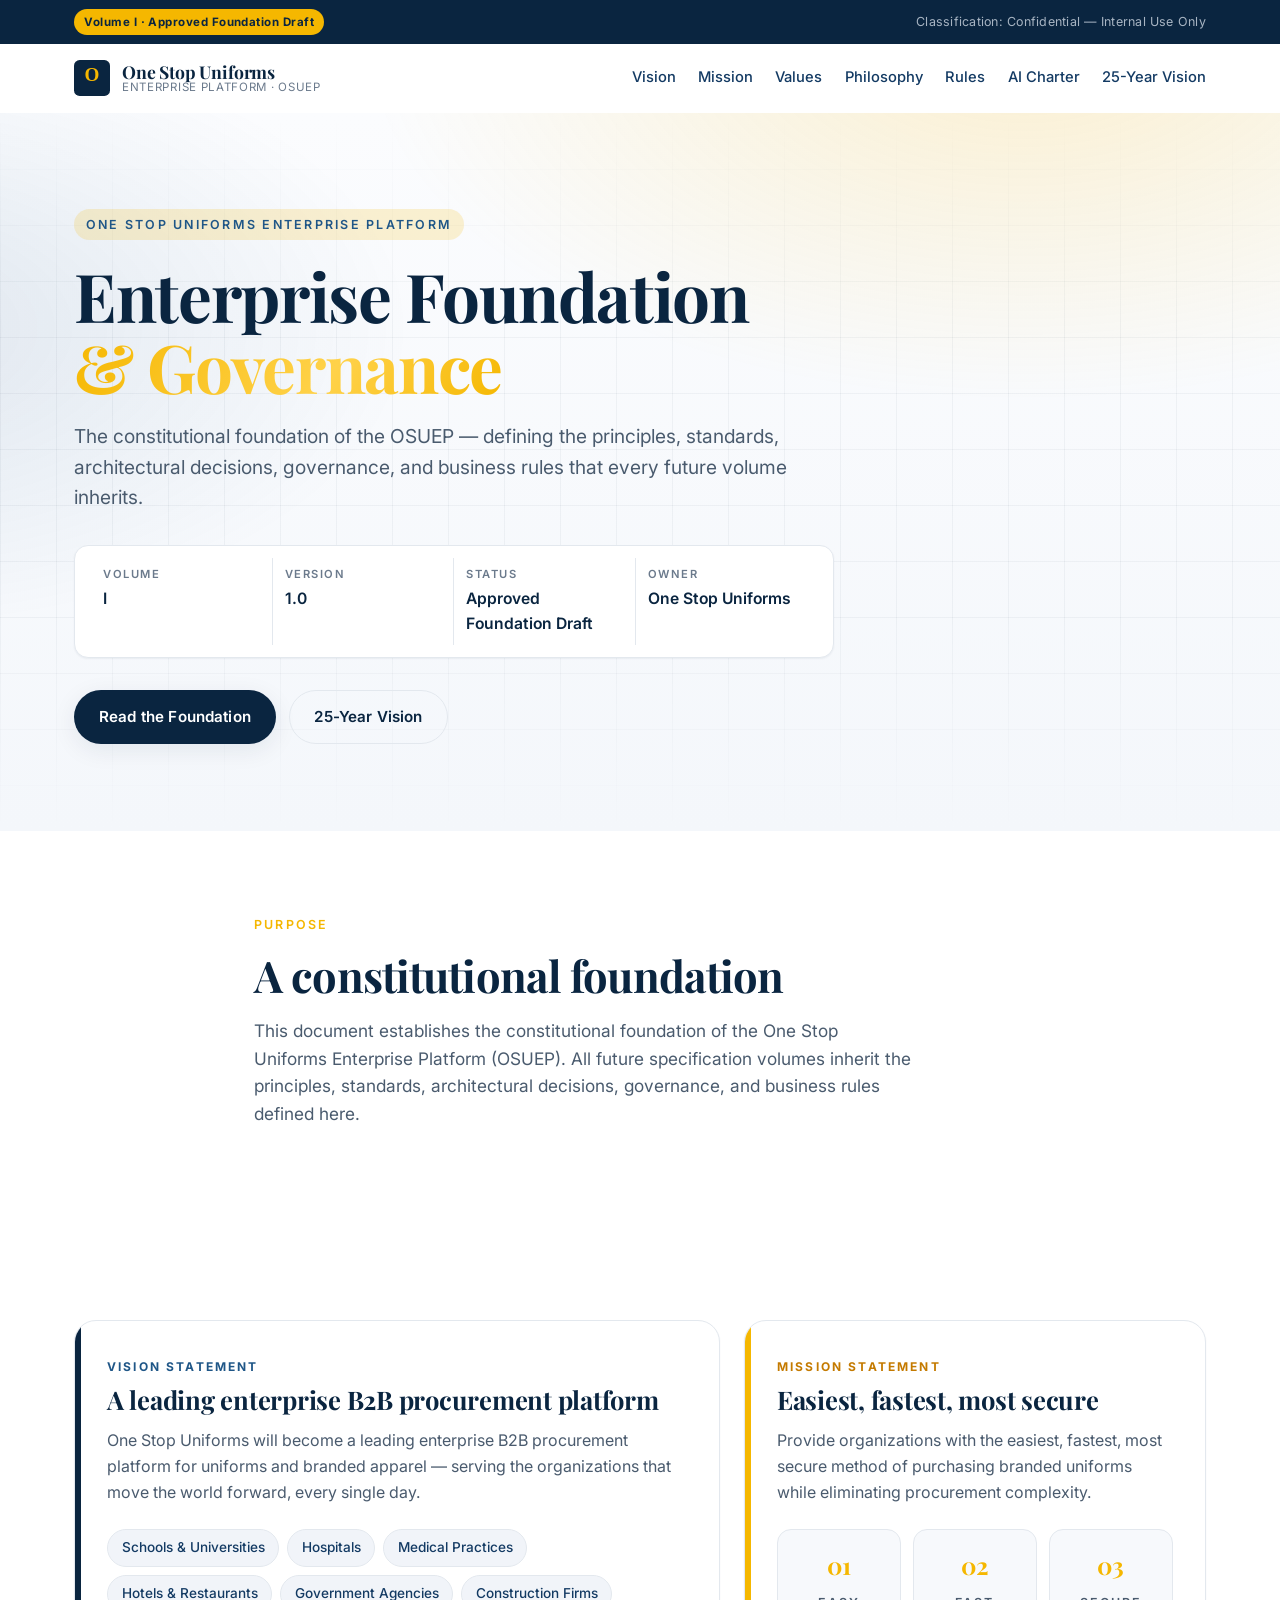
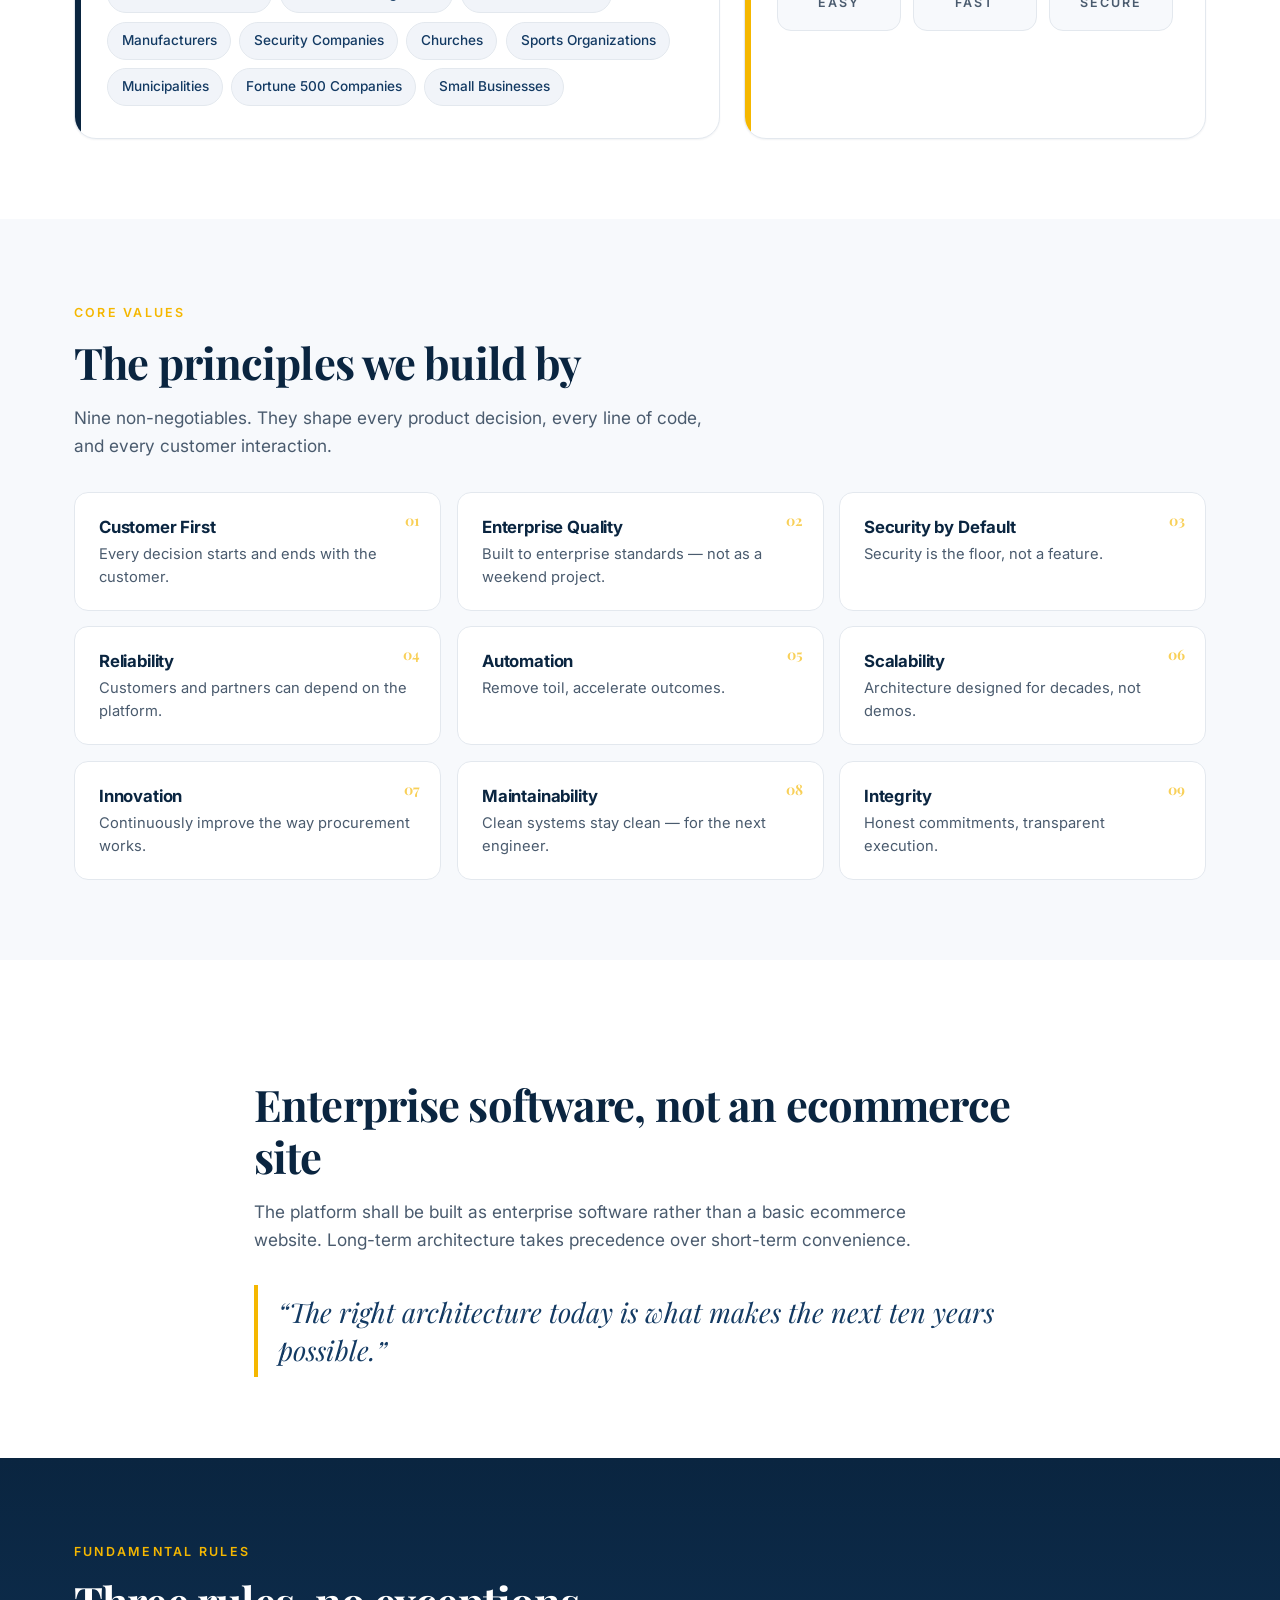
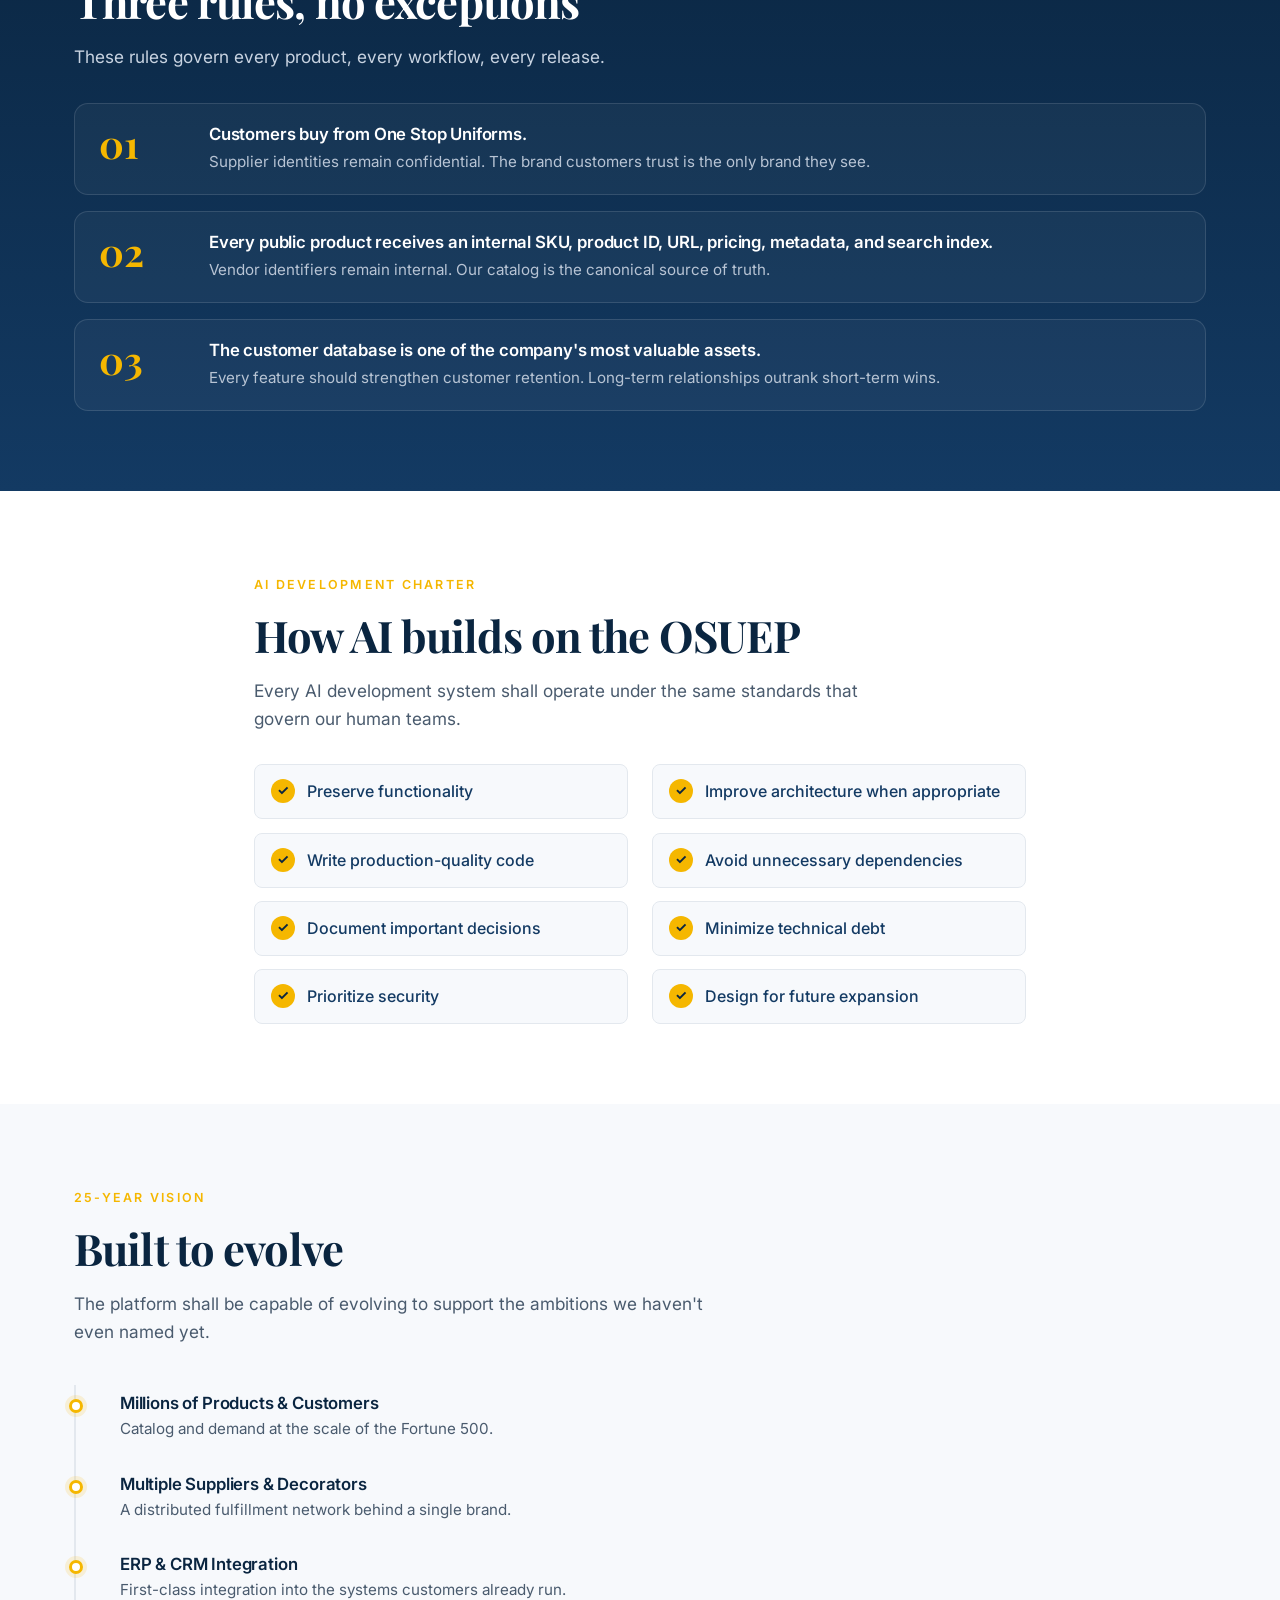
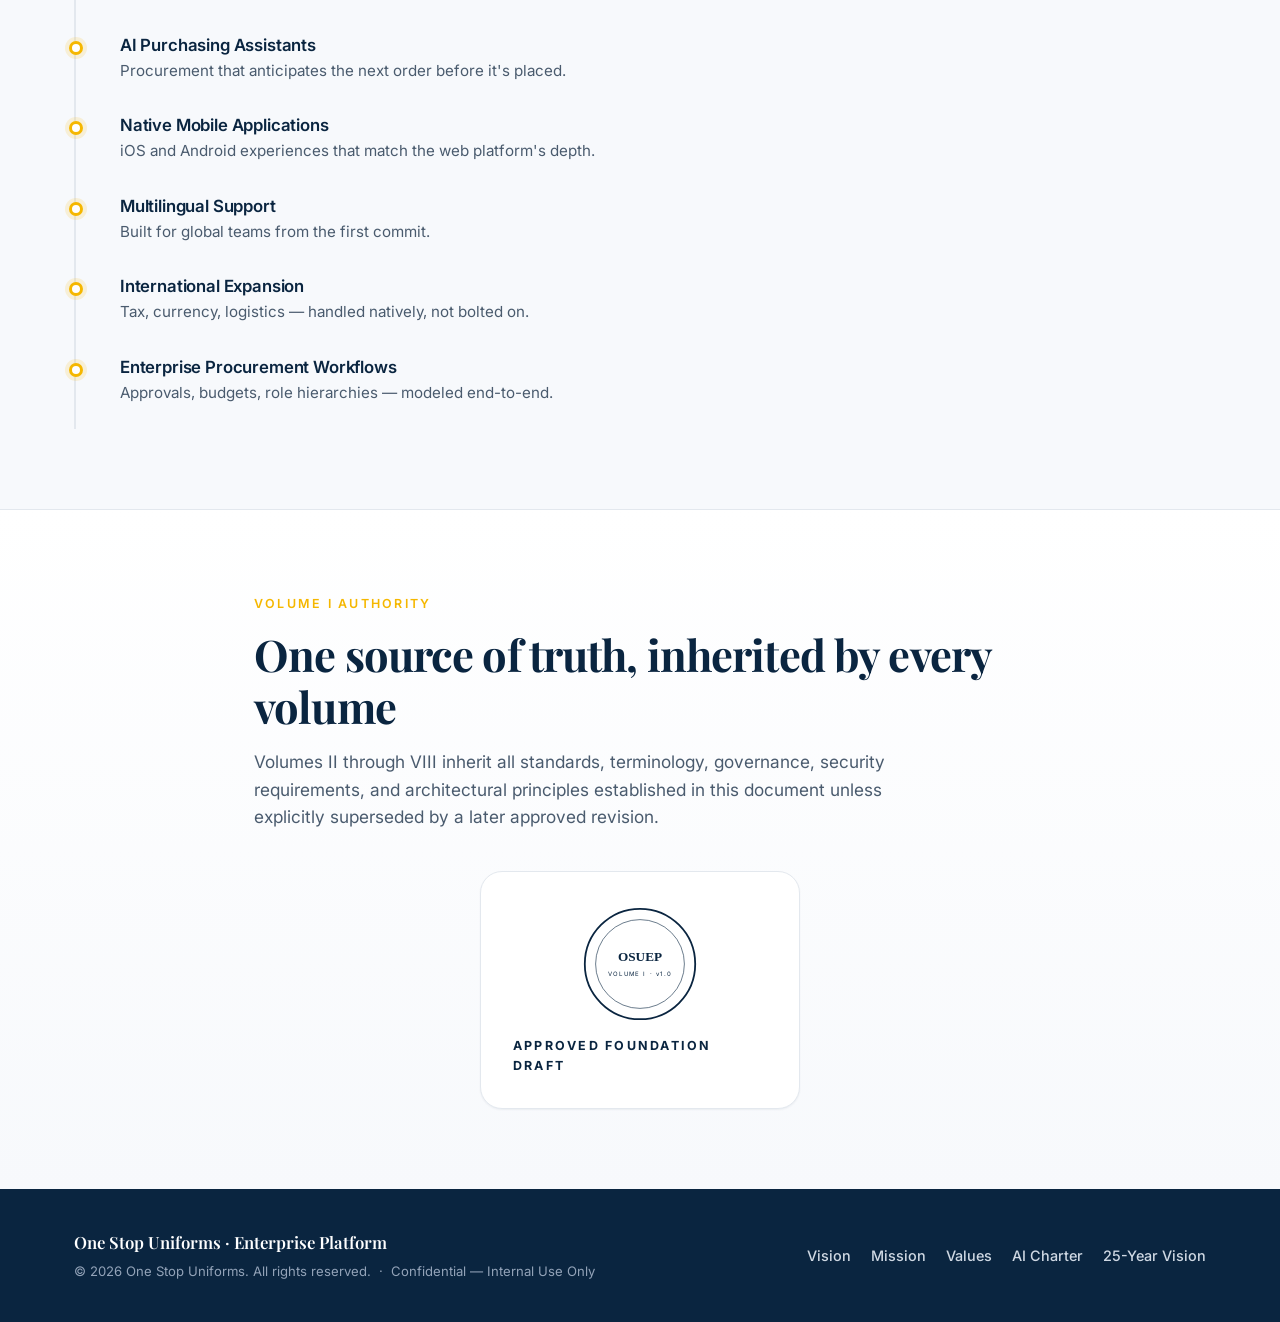
==== index.html @ 1b7adcb1 "feat: OSUEP Foundation & Governance site (Volume I) - Static site presenting the OSUEP constitutiona" ====
<!DOCTYPE html>
<html lang="en">
<head>
  <meta charset="UTF-8" />
  <meta name="viewport" content="width=device-width, initial-scale=1.0" />
  <meta name="description" content="One Stop Uniforms Enterprise Platform (OSUEP) — Enterprise Foundation & Governance. The constitutional foundation of a leading B2B procurement platform for uniforms and branded apparel." />
  <meta name="author" content="One Stop Uniforms" />
  <meta name="robots" content="index,follow" />
  <meta property="og:title" content="One Stop Uniforms — Enterprise Foundation & Governance" />
  <meta property="og:description" content="The constitutional foundation of the OSUEP. Volume I: Enterprise Foundation & Governance." />
  <meta property="og:type" content="website" />
  <title>One Stop Uniforms — Enterprise Foundation &amp; Governance</title>
  <link rel="icon" href="data:image/svg+xml,%3Csvg xmlns='http://www.w3.org/2000/svg' viewBox='0 0 64 64'%3E%3Crect width='64' height='64' rx='12' fill='%230a2540'/%3E%3Ctext x='50%25' y='58%25' text-anchor='middle' font-family='Georgia,serif' font-size='34' font-weight='700' fill='%23f5b700'%3EO%3C/text%3E%3C/svg%3E" />
  <link rel="preconnect" href="https://fonts.googleapis.com" />
  <link rel="preconnect" href="https://fonts.gstatic.com" crossorigin />
  <link href="https://fonts.googleapis.com/css2?family=Inter:wght@400;500;600;700&family=Playfair+Display:wght@600;700&display=swap" rel="stylesheet" />
  <link rel="stylesheet" href="styles.css" />
</head>
<body>
  <!-- Skip link -->
  <a href="#main" class="skip-link">Skip to main content</a>

  <!-- Top bar -->
  <div class="topbar">
    <div class="container topbar__inner">
      <span class="topbar__badge">Volume I · Approved Foundation Draft</span>
      <span class="topbar__meta">Classification: Confidential — Internal Use Only</span>
    </div>
  </div>

  <!-- Header / Navigation -->
  <header class="site-header" id="site-header">
    <div class="container site-header__inner">
      <a href="#top" class="brand" aria-label="One Stop Uniforms home">
        <span class="brand__mark" aria-hidden="true">
          <svg viewBox="0 0 64 64" width="36" height="36">
            <rect width="64" height="64" rx="10" fill="currentColor"/>
            <text x="50%" y="58%" text-anchor="middle" font-family="Georgia, serif" font-size="34" font-weight="700" fill="#f5b700">O</text>
          </svg>
        </span>
        <span class="brand__text">
          <span class="brand__name">One Stop Uniforms</span>
          <span class="brand__tag">Enterprise Platform · OSUEP</span>
        </span>
      </a>

      <nav class="nav" aria-label="Primary">
        <a href="#vision">Vision</a>
        <a href="#mission">Mission</a>
        <a href="#values">Values</a>
        <a href="#philosophy">Philosophy</a>
        <a href="#rules">Rules</a>
        <a href="#charter">AI Charter</a>
        <a href="#roadmap">25-Year Vision</a>
      </nav>

      <button class="nav__toggle" id="navToggle" aria-expanded="false" aria-controls="navMobile" aria-label="Open menu">
        <span></span><span></span><span></span>
      </button>
    </div>

    <nav class="nav-mobile" id="navMobile" aria-label="Mobile">
      <a href="#vision">Vision</a>
      <a href="#mission">Mission</a>
      <a href="#values">Values</a>
      <a href="#philosophy">Philosophy</a>
      <a href="#rules">Rules</a>
      <a href="#charter">AI Charter</a>
      <a href="#roadmap">25-Year Vision</a>
    </nav>
  </header>

  <main id="main">
    <!-- Hero -->
    <section class="hero" id="top">
      <div class="container hero__inner">
        <p class="hero__eyebrow">One Stop Uniforms Enterprise Platform</p>
        <h1 class="hero__title">
          Enterprise Foundation<br />
          <span class="hero__title-accent">&amp; Governance</span>
        </h1>
        <p class="hero__lede">
          The constitutional foundation of the OSUEP &mdash; defining the principles, standards,
          architectural decisions, governance, and business rules that every future volume inherits.
        </p>
        <div class="hero__meta">
          <div><span class="hero__meta-label">Volume</span><span class="hero__meta-value">I</span></div>
          <div><span class="hero__meta-label">Version</span><span class="hero__meta-value">1.0</span></div>
          <div><span class="hero__meta-label">Status</span><span class="hero__meta-value">Approved Foundation Draft</span></div>
          <div><span class="hero__meta-label">Owner</span><span class="hero__meta-value">One Stop Uniforms</span></div>
        </div>
        <div class="hero__cta">
          <a href="#purpose" class="btn btn--primary">Read the Foundation</a>
          <a href="#roadmap" class="btn btn--ghost">25-Year Vision</a>
        </div>
      </div>
      <div class="hero__bg" aria-hidden="true"></div>
    </section>

    <!-- Purpose -->
    <section class="section" id="purpose">
      <div class="container container--narrow">
        <p class="section__eyebrow">Purpose</p>
        <h2 class="section__title">A constitutional foundation</h2>
        <p class="section__lede">
          This document establishes the constitutional foundation of the One Stop Uniforms
          Enterprise Platform (OSUEP). All future specification volumes inherit the
          principles, standards, architectural decisions, governance, and business rules
          defined here.
        </p>
      </div>
    </section>

    <!-- Vision + Mission -->
    <section class="section section--split" id="vision">
      <div class="container">
        <div class="card card--feature" id="vision-card">
          <p class="card__eyebrow">Vision Statement</p>
          <h3 class="card__title">A leading enterprise B2B procurement platform</h3>
          <p class="card__body">
            One Stop Uniforms will become a leading enterprise B2B procurement platform
            for uniforms and branded apparel &mdash; serving the organizations that move
            the world forward, every single day.
          </p>
          <ul class="chip-grid" aria-label="Sectors served">
            <li class="chip">Schools &amp; Universities</li>
            <li class="chip">Hospitals</li>
            <li class="chip">Medical Practices</li>
            <li class="chip">Hotels &amp; Restaurants</li>
            <li class="chip">Government Agencies</li>
            <li class="chip">Construction Firms</li>
            <li class="chip">Manufacturers</li>
            <li class="chip">Security Companies</li>
            <li class="chip">Churches</li>
            <li class="chip">Sports Organizations</li>
            <li class="chip">Municipalities</li>
            <li class="chip">Fortune 500 Companies</li>
            <li class="chip">Small Businesses</li>
          </ul>
        </div>

        <div class="card card--feature card--accent" id="mission">
          <p class="card__eyebrow">Mission Statement</p>
          <h3 class="card__title">Easiest, fastest, most secure</h3>
          <p class="card__body">
            Provide organizations with the easiest, fastest, most secure method of
            purchasing branded uniforms while eliminating procurement complexity.
          </p>
          <div class="metric-row">
            <div class="metric"><span class="metric__num">01</span><span class="metric__label">Easy</span></div>
            <div class="metric"><span class="metric__num">02</span><span class="metric__label">Fast</span></div>
            <div class="metric"><span class="metric__num">03</span><span class="metric__label">Secure</span></div>
          </div>
        </div>
      </div>
    </section>

    <!-- Core Values -->
    <section class="section section--alt" id="values">
      <div class="container">
        <p class="section__eyebrow">Core Values</p>
        <h2 class="section__title">The principles we build by</h2>
        <p class="section__lede">
          Nine non-negotiables. They shape every product decision, every line of code,
          and every customer interaction.
        </p>
        <ul class="values-grid">
          <li class="value" data-i="01"><h4>Customer First</h4><p>Every decision starts and ends with the customer.</p></li>
          <li class="value" data-i="02"><h4>Enterprise Quality</h4><p>Built to enterprise standards &mdash; not as a weekend project.</p></li>
          <li class="value" data-i="03"><h4>Security by Default</h4><p>Security is the floor, not a feature.</p></li>
          <li class="value" data-i="04"><h4>Reliability</h4><p>Customers and partners can depend on the platform.</p></li>
          <li class="value" data-i="05"><h4>Automation</h4><p>Remove toil, accelerate outcomes.</p></li>
          <li class="value" data-i="06"><h4>Scalability</h4><p>Architecture designed for decades, not demos.</p></li>
          <li class="value" data-i="07"><h4>Innovation</h4><p>Continuously improve the way procurement works.</p></li>
          <li class="value" data-i="08"><h4>Maintainability</h4><p>Clean systems stay clean &mdash; for the next engineer.</p></li>
          <li class="value" data-i="09"><h4>Integrity</h4><p>Honest commitments, transparent execution.</p></li>
        </ul>
      </div>
    </section>

    <!-- Philosophy -->
    <section class="section" id="philosophy">
      <div class="container container--narrow">
        <p class="section__eyebrow">Project Philosophy</p>
        <h2 class="section__title">Enterprise software, not an ecommerce site</h2>
        <p class="section__lede">
          The platform shall be built as enterprise software rather than a basic ecommerce
          website. Long-term architecture takes precedence over short-term convenience.
        </p>
        <blockquote class="pull-quote">
          “The right architecture today is what makes the next ten years possible.”
        </blockquote>
      </div>
    </section>

    <!-- Fundamental Rules -->
    <section class="section section--dark" id="rules">
      <div class="container">
        <p class="section__eyebrow section__eyebrow--light">Fundamental Rules</p>
        <h2 class="section__title section__title--light">Three rules, no exceptions</h2>
        <p class="section__lede section__lede--light">
          These rules govern every product, every workflow, every release.
        </p>
        <ol class="rules-list">
          <li class="rule">
            <span class="rule__num">01</span>
            <div class="rule__body">
              <h4>Customers buy from One Stop Uniforms.</h4>
              <p>Supplier identities remain confidential. The brand customers trust is the only brand they see.</p>
            </div>
          </li>
          <li class="rule">
            <span class="rule__num">02</span>
            <div class="rule__body">
              <h4>Every public product receives an internal SKU, product ID, URL, pricing, metadata, and search index.</h4>
              <p>Vendor identifiers remain internal. Our catalog is the canonical source of truth.</p>
            </div>
          </li>
          <li class="rule">
            <span class="rule__num">03</span>
            <div class="rule__body">
              <h4>The customer database is one of the company's most valuable assets.</h4>
              <p>Every feature should strengthen customer retention. Long-term relationships outrank short-term wins.</p>
            </div>
          </li>
        </ol>
      </div>
    </section>

    <!-- AI Development Charter -->
    <section class="section" id="charter">
      <div class="container container--narrow">
        <p class="section__eyebrow">AI Development Charter</p>
        <h2 class="section__title">How AI builds on the OSUEP</h2>
        <p class="section__lede">
          Every AI development system shall operate under the same standards that govern our human teams.
        </p>
        <ul class="charter-grid">
          <li><span class="check" aria-hidden="true">&#10003;</span> Preserve functionality</li>
          <li><span class="check" aria-hidden="true">&#10003;</span> Improve architecture when appropriate</li>
          <li><span class="check" aria-hidden="true">&#10003;</span> Write production-quality code</li>
          <li><span class="check" aria-hidden="true">&#10003;</span> Avoid unnecessary dependencies</li>
          <li><span class="check" aria-hidden="true">&#10003;</span> Document important decisions</li>
          <li><span class="check" aria-hidden="true">&#10003;</span> Minimize technical debt</li>
          <li><span class="check" aria-hidden="true">&#10003;</span> Prioritize security</li>
          <li><span class="check" aria-hidden="true">&#10003;</span> Design for future expansion</li>
        </ul>
      </div>
    </section>

    <!-- 25-Year Vision -->
    <section class="section section--alt" id="roadmap">
      <div class="container">
        <p class="section__eyebrow">25-Year Vision</p>
        <h2 class="section__title">Built to evolve</h2>
        <p class="section__lede">
          The platform shall be capable of evolving to support the ambitions we haven't even named yet.
        </p>
        <div class="timeline" aria-label="25-Year vision capabilities">
          <div class="timeline__item"><span class="timeline__dot"></span><h4>Millions of Products &amp; Customers</h4><p>Catalog and demand at the scale of the Fortune 500.</p></div>
          <div class="timeline__item"><span class="timeline__dot"></span><h4>Multiple Suppliers &amp; Decorators</h4><p>A distributed fulfillment network behind a single brand.</p></div>
          <div class="timeline__item"><span class="timeline__dot"></span><h4>ERP &amp; CRM Integration</h4><p>First-class integration into the systems customers already run.</p></div>
          <div class="timeline__item"><span class="timeline__dot"></span><h4>AI Purchasing Assistants</h4><p>Procurement that anticipates the next order before it's placed.</p></div>
          <div class="timeline__item"><span class="timeline__dot"></span><h4>Native Mobile Applications</h4><p>iOS and Android experiences that match the web platform's depth.</p></div>
          <div class="timeline__item"><span class="timeline__dot"></span><h4>Multilingual Support</h4><p>Built for global teams from the first commit.</p></div>
          <div class="timeline__item"><span class="timeline__dot"></span><h4>International Expansion</h4><p>Tax, currency, logistics &mdash; handled natively, not bolted on.</p></div>
          <div class="timeline__item"><span class="timeline__dot"></span><h4>Enterprise Procurement Workflows</h4><p>Approvals, budgets, role hierarchies &mdash; modeled end-to-end.</p></div>
        </div>
      </div>
    </section>

    <!-- Volume Authority -->
    <section class="section section--final">
      <div class="container container--narrow">
        <p class="section__eyebrow">Volume I Authority</p>
        <h2 class="section__title">One source of truth, inherited by every volume</h2>
        <p class="section__lede">
          Volumes II through VIII inherit all standards, terminology, governance,
          security requirements, and architectural principles established in this document
          unless explicitly superseded by a later approved revision.
        </p>
        <div class="seal">
          <svg viewBox="0 0 200 200" width="120" height="120" aria-hidden="true">
            <circle cx="100" cy="100" r="92" fill="none" stroke="#0a2540" stroke-width="3"/>
            <circle cx="100" cy="100" r="74" fill="none" stroke="#0a2540" stroke-width="1"/>
            <text x="100" y="95" text-anchor="middle" font-family="Georgia, serif" font-size="22" font-weight="700" fill="#0a2540">OSUEP</text>
            <text x="100" y="120" text-anchor="middle" font-family="Inter, sans-serif" font-size="10" letter-spacing="2" fill="#0a2540">VOLUME I · v1.0</text>
          </svg>
          <p class="seal__label">Approved Foundation Draft</p>
        </div>
      </div>
    </section>
  </main>

  <footer class="site-footer">
    <div class="container site-footer__inner">
      <div>
        <p class="site-footer__brand">One Stop Uniforms · Enterprise Platform</p>
        <p class="site-footer__meta">&copy; <span id="year"></span> One Stop Uniforms. All rights reserved. &nbsp;·&nbsp; Confidential — Internal Use Only</p>
      </div>
      <div class="site-footer__links">
        <a href="#vision">Vision</a>
        <a href="#mission">Mission</a>
        <a href="#values">Values</a>
        <a href="#charter">AI Charter</a>
        <a href="#roadmap">25-Year Vision</a>
      </div>
    </div>
  </footer>

  <script src="main.js" defer></script>
</body>
</html>
---- styles.css ----
/* =========================================================
   One Stop Uniforms Enterprise Platform — Foundation Site
   Volume I · Enterprise Foundation & Governance
   ========================================================= */

/* ---------- Design Tokens ---------- */
:root {
  --c-ink: #0a2540;
  --c-ink-2: #133a63;
  --c-ink-3: #1f5687;
  --c-slate: #4a5b6e;
  --c-mute: #6b7a8c;
  --c-line: #e3e8ee;
  --c-bg: #ffffff;
  --c-bg-soft: #f7f9fc;
  --c-bg-alt: #f1f4f9;
  --c-accent: #f5b700;
  --c-accent-2: #ffd24a;
  --c-success: #2f9e6b;
  --c-warn: #c47a00;
  --c-err: #b3261e;

  --shadow-sm: 0 1px 2px rgba(10, 37, 64, 0.06);
  --shadow-md: 0 6px 24px rgba(10, 37, 64, 0.08);
  --shadow-lg: 0 18px 48px rgba(10, 37, 64, 0.12);

  --r-sm: 8px;
  --r-md: 14px;
  --r-lg: 22px;

  --t-fast: 160ms ease;
  --t-base: 280ms cubic-bezier(0.2, 0.7, 0.2, 1);

  --max-w: 1180px;
  --max-w-narrow: 820px;
}

/* ---------- Reset ---------- */
*, *::before, *::after { box-sizing: border-box; }
html { scroll-behavior: smooth; }
body {
  margin: 0;
  font-family: 'Inter', system-ui, -apple-system, Segoe UI, Roboto, Helvetica, Arial, sans-serif;
  color: var(--c-ink);
  background: var(--c-bg);
  line-height: 1.6;
  -webkit-font-smoothing: antialiased;
  text-rendering: optimizeLegibility;
}
img, svg { max-width: 100%; display: block; }
a { color: var(--c-ink); text-decoration: none; transition: color var(--t-fast); }
a:hover { color: var(--c-accent); }
button { font: inherit; cursor: pointer; }
h1, h2, h3, h4, h5 {
  font-family: 'Playfair Display', Georgia, serif;
  margin: 0 0 0.5em;
  line-height: 1.2;
  letter-spacing: -0.01em;
  color: var(--c-ink);
}
p { margin: 0 0 1em; }
ul, ol { padding-left: 1.25em; }

/* ---------- Accessibility ---------- */
.skip-link {
  position: absolute;
  left: -9999px;
  top: 0;
  background: var(--c-ink);
  color: #fff;
  padding: 0.5rem 1rem;
  border-radius: 0 0 6px 0;
  z-index: 1000;
}
.skip-link:focus { left: 0; }
:focus-visible {
  outline: 2px solid var(--c-accent);
  outline-offset: 2px;
  border-radius: 4px;
}

/* ---------- Layout helpers ---------- */
.container {
  width: 100%;
  max-width: var(--max-w);
  margin: 0 auto;
  padding: 0 1.5rem;
}
.container--narrow { max-width: var(--max-w-narrow); }

/* ---------- Top bar ---------- */
.topbar {
  background: var(--c-ink);
  color: #cfd8e3;
  font-size: 0.78rem;
  letter-spacing: 0.02em;
}
.topbar__inner {
  display: flex;
  justify-content: space-between;
  align-items: center;
  padding: 0.55rem 1.5rem;
  gap: 1rem;
  flex-wrap: wrap;
}
.topbar__badge {
  background: var(--c-accent);
  color: var(--c-ink);
  font-weight: 700;
  padding: 0.25rem 0.65rem;
  border-radius: 999px;
  font-size: 0.72rem;
  letter-spacing: 0.04em;
}
.topbar__meta { opacity: 0.8; }

/* ---------- Header / Nav ---------- */
.site-header {
  position: sticky;
  top: 0;
  z-index: 50;
  background: rgba(255,255,255,0.92);
  backdrop-filter: saturate(140%) blur(10px);
  -webkit-backdrop-filter: saturate(140%) blur(10px);
  border-bottom: 1px solid transparent;
  transition: border-color var(--t-base), box-shadow var(--t-base);
}
.site-header.is-scrolled {
  border-bottom-color: var(--c-line);
  box-shadow: var(--shadow-sm);
}
.site-header__inner {
  display: flex;
  align-items: center;
  justify-content: space-between;
  gap: 1.5rem;
  padding: 1rem 1.5rem;
}
.brand {
  display: inline-flex;
  align-items: center;
  gap: 0.75rem;
  color: var(--c-ink);
}
.brand:hover { color: var(--c-ink); }
.brand__mark { color: var(--c-ink); }
.brand__text { display: flex; flex-direction: column; line-height: 1.1; }
.brand__name {
  font-family: 'Playfair Display', Georgia, serif;
  font-weight: 700;
  font-size: 1.1rem;
  letter-spacing: -0.01em;
}
.brand__tag {
  font-size: 0.72rem;
  color: var(--c-mute);
  letter-spacing: 0.06em;
  text-transform: uppercase;
}

.nav {
  display: flex;
  align-items: center;
  gap: 1.4rem;
  font-size: 0.92rem;
  font-weight: 500;
}
.nav a {
  position: relative;
  color: var(--c-ink-2);
  padding: 0.25rem 0;
}
.nav a:hover { color: var(--c-ink); }
.nav a::after {
  content: '';
  position: absolute;
  left: 0; right: 0; bottom: -4px;
  height: 2px;
  background: var(--c-accent);
  transform: scaleX(0);
  transform-origin: left center;
  transition: transform var(--t-base);
}
.nav a:hover::after { transform: scaleX(1); }

.nav__toggle {
  display: none;
  width: 40px; height: 40px;
  background: transparent;
  border: 1px solid var(--c-line);
  border-radius: var(--r-sm);
  padding: 8px;
  flex-direction: column;
  justify-content: space-between;
  align-items: stretch;
}
.nav__toggle span {
  display: block;
  height: 2px;
  background: var(--c-ink);
  border-radius: 2px;
  transition: transform var(--t-base), opacity var(--t-base);
}
.nav__toggle[aria-expanded="true"] span:nth-child(1) { transform: translateY(7px) rotate(45deg); }
.nav__toggle[aria-expanded="true"] span:nth-child(2) { opacity: 0; }
.nav__toggle[aria-expanded="true"] span:nth-child(3) { transform: translateY(-7px) rotate(-45deg); }

.nav-mobile {
  display: none;
  flex-direction: column;
  padding: 0.5rem 1.5rem 1rem;
  border-top: 1px solid var(--c-line);
  background: #fff;
}
.nav-mobile a {
  padding: 0.7rem 0;
  border-bottom: 1px solid var(--c-line);
  color: var(--c-ink-2);
  font-weight: 500;
}
.nav-mobile a:last-child { border-bottom: 0; }
.nav-mobile.is-open { display: flex; }

/* ---------- Hero ---------- */
.hero {
  position: relative;
  padding: 6rem 0 5.5rem;
  overflow: hidden;
  isolation: isolate;
  color: var(--c-ink);
}
.hero__bg {
  position: absolute;
  inset: 0;
  z-index: -1;
  background:
    radial-gradient(1100px 600px at 80% -10%, rgba(245, 183, 0, 0.18), transparent 60%),
    radial-gradient(900px 500px at -10% 30%, rgba(31, 86, 135, 0.12), transparent 60%),
    linear-gradient(180deg, #fbfcfe 0%, #f4f7fb 100%);
}
.hero__bg::after {
  content: '';
  position: absolute;
  inset: 0;
  background-image:
    linear-gradient(rgba(10, 37, 64, 0.045) 1px, transparent 1px),
    linear-gradient(90deg, rgba(10, 37, 64, 0.045) 1px, transparent 1px);
  background-size: 56px 56px;
  mask-image: linear-gradient(180deg, transparent, #000 30%, #000 70%, transparent);
  -webkit-mask-image: linear-gradient(180deg, transparent, #000 30%, #000 70%, transparent);
}
.hero__inner { position: relative; }
.hero__eyebrow {
  display: inline-block;
  font-size: 0.78rem;
  font-weight: 600;
  letter-spacing: 0.18em;
  text-transform: uppercase;
  color: var(--c-ink-3);
  background: rgba(245, 183, 0, 0.18);
  padding: 0.35rem 0.75rem;
  border-radius: 999px;
  margin-bottom: 1.25rem;
}
.hero__title {
  font-size: clamp(2.4rem, 5.5vw, 4.2rem);
  font-weight: 700;
  line-height: 1.05;
  letter-spacing: -0.02em;
  margin-bottom: 1.25rem;
}
.hero__title-accent {
  background: linear-gradient(120deg, var(--c-accent) 0%, var(--c-accent-2) 60%, var(--c-accent) 100%);
  -webkit-background-clip: text;
  background-clip: text;
  color: transparent;
}
.hero__lede {
  font-size: clamp(1.05rem, 1.6vw, 1.2rem);
  color: var(--c-slate);
  max-width: 60ch;
  margin-bottom: 2rem;
}
.hero__meta {
  display: grid;
  grid-template-columns: repeat(4, minmax(0, 1fr));
  gap: 0;
  background: #fff;
  border: 1px solid var(--c-line);
  border-radius: var(--r-md);
  padding: 0.75rem 1rem;
  margin: 1.5rem 0 2rem;
  box-shadow: var(--shadow-sm);
  max-width: 760px;
}
.hero__meta > div {
  display: flex;
  flex-direction: column;
  padding: 0.5rem 0.75rem;
  border-right: 1px solid var(--c-line);
}
.hero__meta > div:last-child { border-right: 0; }
.hero__meta-label {
  font-size: 0.7rem;
  letter-spacing: 0.14em;
  text-transform: uppercase;
  color: var(--c-mute);
  font-weight: 600;
}
.hero__meta-value {
  font-size: 0.98rem;
  font-weight: 600;
  color: var(--c-ink);
  margin-top: 0.15rem;
}
.hero__cta {
  display: flex;
  gap: 0.85rem;
  flex-wrap: wrap;
}

/* ---------- Buttons ---------- */
.btn {
  display: inline-flex;
  align-items: center;
  justify-content: center;
  padding: 0.85rem 1.5rem;
  border-radius: 999px;
  font-weight: 600;
  font-size: 0.95rem;
  letter-spacing: 0.01em;
  border: 1.5px solid transparent;
  transition: transform var(--t-fast), background var(--t-fast), color var(--t-fast), border-color var(--t-fast), box-shadow var(--t-fast);
  white-space: nowrap;
}
.btn--primary {
  background: var(--c-ink);
  color: #fff;
  box-shadow: var(--shadow-md);
}
.btn--primary:hover {
  background: var(--c-ink-2);
  color: #fff;
  transform: translateY(-1px);
  box-shadow: var(--shadow-lg);
}
.btn--ghost {
  background: transparent;
  color: var(--c-ink);
  border-color: var(--c-line);
}
.btn--ghost:hover {
  border-color: var(--c-ink);
  color: var(--c-ink);
  transform: translateY(-1px);
}

/* ---------- Sections ---------- */
.section {
  padding: 5rem 0;
  position: relative;
}
.section--alt { background: var(--c-bg-soft); }
.section--dark {
  background: linear-gradient(180deg, var(--c-ink) 0%, var(--c-ink-2) 100%);
  color: #d6deea;
}
.section--final {
  background: linear-gradient(180deg, #fff 0%, #f7f9fc 100%);
  border-top: 1px solid var(--c-line);
}

.section__eyebrow {
  display: inline-block;
  font-size: 0.78rem;
  font-weight: 600;
  letter-spacing: 0.18em;
  text-transform: uppercase;
  color: var(--c-accent);
  margin-bottom: 0.85rem;
}
.section__eyebrow--light { color: var(--c-accent); }
.section__title {
  font-size: clamp(1.9rem, 3.4vw, 2.8rem);
  margin-bottom: 1rem;
  letter-spacing: -0.02em;
}
.section__title--light { color: #fff; }
.section__lede {
  font-size: 1.08rem;
  color: var(--c-slate);
  max-width: 60ch;
  margin-bottom: 2rem;
}
.section__lede--light { color: #c8d3e1; }

/* ---------- Split cards (Vision / Mission) ---------- */
.section--split .container {
  display: grid;
  grid-template-columns: 1.4fr 1fr;
  gap: 1.5rem;
}
.card {
  background: #fff;
  border: 1px solid var(--c-line);
  border-radius: var(--r-lg);
  padding: 2rem;
  box-shadow: var(--shadow-sm);
  transition: transform var(--t-base), box-shadow var(--t-base);
}
.card--feature { position: relative; overflow: hidden; }
.card--feature::before {
  content: '';
  position: absolute;
  top: 0; left: 0;
  width: 6px; height: 100%;
  background: var(--c-ink);
}
.card--accent::before { background: var(--c-accent); }
.card__eyebrow {
  display: inline-block;
  font-size: 0.75rem;
  font-weight: 700;
  letter-spacing: 0.18em;
  text-transform: uppercase;
  color: var(--c-ink-3);
  margin-bottom: 0.5rem;
}
.card--accent .card__eyebrow { color: var(--c-warn); }
.card__title {
  font-size: 1.6rem;
  margin-bottom: 0.85rem;
}
.card__body {
  color: var(--c-slate);
  margin-bottom: 1.5rem;
}

/* ---------- Chip grid ---------- */
.chip-grid {
  list-style: none;
  padding: 0;
  margin: 1rem 0 0;
  display: flex;
  flex-wrap: wrap;
  gap: 0.5rem;
}
.chip {
  background: var(--c-bg-alt);
  color: var(--c-ink-2);
  padding: 0.45rem 0.85rem;
  border-radius: 999px;
  font-size: 0.85rem;
  font-weight: 500;
  border: 1px solid var(--c-line);
  transition: background var(--t-fast), transform var(--t-fast);
}
.chip:hover { background: var(--c-accent); color: var(--c-ink); transform: translateY(-1px); }

/* ---------- Mission metrics ---------- */
.metric-row {
  display: grid;
  grid-template-columns: repeat(3, 1fr);
  gap: 0.75rem;
  margin-top: 0.5rem;
}
.metric {
  background: var(--c-bg-soft);
  border: 1px solid var(--c-line);
  border-radius: var(--r-md);
  padding: 1rem;
  text-align: center;
}
.metric__num {
  display: block;
  font-family: 'Playfair Display', Georgia, serif;
  font-size: 1.5rem;
  font-weight: 700;
  color: var(--c-accent);
  margin-bottom: 0.25rem;
}
.metric__label {
  font-size: 0.78rem;
  font-weight: 600;
  letter-spacing: 0.16em;
  text-transform: uppercase;
  color: var(--c-slate);
}

/* ---------- Values grid ---------- */
.values-grid {
  list-style: none;
  padding: 0;
  margin: 2rem 0 0;
  display: grid;
  grid-template-columns: repeat(3, 1fr);
  gap: 1rem;
}
.value {
  position: relative;
  background: #fff;
  border: 1px solid var(--c-line);
  border-radius: var(--r-md);
  padding: 1.5rem 1.5rem 1.25rem;
  transition: transform var(--t-base), box-shadow var(--t-base), border-color var(--t-base);
}
.value:hover {
  transform: translateY(-3px);
  box-shadow: var(--shadow-md);
  border-color: var(--c-accent);
}
.value::before {
  content: attr(data-i);
  position: absolute;
  top: 1rem;
  right: 1.25rem;
  font-family: 'Playfair Display', Georgia, serif;
  font-size: 0.9rem;
  font-weight: 700;
  color: var(--c-accent);
  opacity: 0.65;
}
.value h4 {
  font-family: 'Inter', sans-serif;
  font-size: 1.05rem;
  font-weight: 700;
  color: var(--c-ink);
  margin-bottom: 0.35rem;
}
.value p {
  font-size: 0.92rem;
  color: var(--c-slate);
  margin: 0;
}

/* ---------- Pull quote ---------- */
.pull-quote {
  font-family: 'Playfair Display', Georgia, serif;
  font-size: clamp(1.3rem, 2.2vw, 1.7rem);
  line-height: 1.4;
  font-style: italic;
  color: var(--c-ink-2);
  border-left: 4px solid var(--c-accent);
  padding: 0.5rem 0 0.5rem 1.25rem;
  margin: 2rem 0 0;
  max-width: 56ch;
}

/* ---------- Rules ---------- */
.rules-list {
  list-style: none;
  padding: 0;
  margin: 2rem 0 0;
  display: grid;
  gap: 1rem;
}
.rule {
  display: grid;
  grid-template-columns: 90px 1fr;
  gap: 1.25rem;
  align-items: start;
  background: rgba(255,255,255,0.04);
  border: 1px solid rgba(255,255,255,0.12);
  border-radius: var(--r-md);
  padding: 1.25rem 1.5rem;
  transition: background var(--t-base), transform var(--t-base);
}
.rule:hover {
  background: rgba(255,255,255,0.07);
  transform: translateX(3px);
}
.rule__num {
  font-family: 'Playfair Display', Georgia, serif;
  font-size: 2.4rem;
  font-weight: 700;
  color: var(--c-accent);
  line-height: 1;
}
.rule h4 {
  font-family: 'Inter', sans-serif;
  font-size: 1.05rem;
  font-weight: 600;
  color: #fff;
  margin-bottom: 0.35rem;
}
.rule p {
  color: #b8c4d4;
  margin: 0;
  font-size: 0.95rem;
}

/* ---------- AI Charter grid ---------- */
.charter-grid {
  list-style: none;
  padding: 0;
  margin: 2rem 0 0;
  display: grid;
  grid-template-columns: repeat(2, 1fr);
  gap: 0.85rem 1.5rem;
}
.charter-grid li {
  display: flex;
  align-items: flex-start;
  gap: 0.75rem;
  padding: 0.85rem 1rem;
  background: var(--c-bg-soft);
  border: 1px solid var(--c-line);
  border-radius: var(--r-sm);
  font-weight: 500;
  color: var(--c-ink-2);
  transition: background var(--t-fast), border-color var(--t-fast);
}
.charter-grid li:hover {
  background: #fff;
  border-color: var(--c-accent);
}
.check {
  display: inline-flex;
  align-items: center;
  justify-content: center;
  width: 24px; height: 24px;
  border-radius: 50%;
  background: var(--c-accent);
  color: var(--c-ink);
  font-weight: 700;
  font-size: 0.85rem;
  flex-shrink: 0;
}

/* ---------- Timeline ---------- */
.timeline {
  margin: 2.5rem 0 0;
  position: relative;
  padding-left: 1.5rem;
  border-left: 2px solid var(--c-line);
}
.timeline__item {
  position: relative;
  padding: 0.5rem 0 1.5rem 1.25rem;
}
.timeline__dot {
  position: absolute;
  left: -1.92rem;
  top: 0.85rem;
  width: 14px; height: 14px;
  border-radius: 50%;
  background: #fff;
  border: 3px solid var(--c-accent);
  box-shadow: 0 0 0 4px rgba(245, 183, 0, 0.15);
}
.timeline__item h4 {
  font-family: 'Inter', sans-serif;
  font-size: 1.05rem;
  font-weight: 600;
  color: var(--c-ink);
  margin-bottom: 0.25rem;
}
.timeline__item p {
  font-size: 0.95rem;
  color: var(--c-slate);
  margin: 0;
}

/* ---------- Seal ---------- */
.seal {
  display: flex;
  flex-direction: column;
  align-items: center;
  gap: 0.75rem;
  margin-top: 2.5rem;
  padding: 2rem;
  background: #fff;
  border: 1px solid var(--c-line);
  border-radius: var(--r-lg);
  box-shadow: var(--shadow-sm);
  max-width: 320px;
  margin-left: auto;
  margin-right: auto;
}
.seal__label {
  font-size: 0.78rem;
  font-weight: 700;
  letter-spacing: 0.18em;
  text-transform: uppercase;
  color: var(--c-ink);
  margin: 0;
}

/* ---------- Footer ---------- */
.site-footer {
  background: var(--c-ink);
  color: #cfd8e3;
  padding: 2.5rem 0;
  margin-top: 0;
}
.site-footer__inner {
  display: flex;
  justify-content: space-between;
  align-items: center;
  gap: 1.5rem;
  flex-wrap: wrap;
}
.site-footer__brand {
  font-family: 'Playfair Display', Georgia, serif;
  font-size: 1.05rem;
  font-weight: 600;
  color: #fff;
  margin-bottom: 0.35rem;
}
.site-footer__meta {
  font-size: 0.82rem;
  color: #93a3b8;
  margin: 0;
}
.site-footer__links {
  display: flex;
  gap: 1.25rem;
  flex-wrap: wrap;
}
.site-footer__links a {
  color: #cfd8e3;
  font-size: 0.9rem;
  font-weight: 500;
}
.site-footer__links a:hover { color: var(--c-accent); }

/* ---------- Animations on scroll ---------- */
.reveal {
  opacity: 0;
  transform: translateY(16px);
  transition: opacity 600ms ease, transform 600ms cubic-bezier(0.2, 0.7, 0.2, 1);
  will-change: opacity, transform;
}
.reveal.is-visible {
  opacity: 1;
  transform: none;
}

/* ---------- Responsive ---------- */
@media (max-width: 960px) {
  .nav { display: none; }
  .nav__toggle { display: flex; }
  .section--split .container { grid-template-columns: 1fr; }
  .values-grid { grid-template-columns: repeat(2, 1fr); }
  .hero__meta { grid-template-columns: repeat(2, 1fr); }
  .hero__meta > div { border-right: 0; border-bottom: 1px solid var(--c-line); }
  .hero__meta > div:nth-last-child(-n+2) { border-bottom: 0; }
}
@media (max-width: 640px) {
  .section { padding: 3.5rem 0; }
  .hero { padding: 4rem 0 3.5rem; }
  .values-grid { grid-template-columns: 1fr; }
  .charter-grid { grid-template-columns: 1fr; }
  .metric-row { grid-template-columns: repeat(3, 1fr); gap: 0.5rem; }
  .metric { padding: 0.75rem 0.5rem; }
  .metric__num { font-size: 1.2rem; }
  .rule { grid-template-columns: 1fr; gap: 0.5rem; }
  .rule__num { font-size: 1.8rem; }
  .topbar__inner { font-size: 0.72rem; }
  .topbar__meta { display: none; }
  .site-footer__inner { flex-direction: column; align-items: flex-start; }
}

@media (prefers-reduced-motion: reduce) {
  *, *::before, *::after {
    transition-duration: 0.001ms !important;
    animation-duration: 0.001ms !important;
  }
  .reveal { opacity: 1; transform: none; }
}
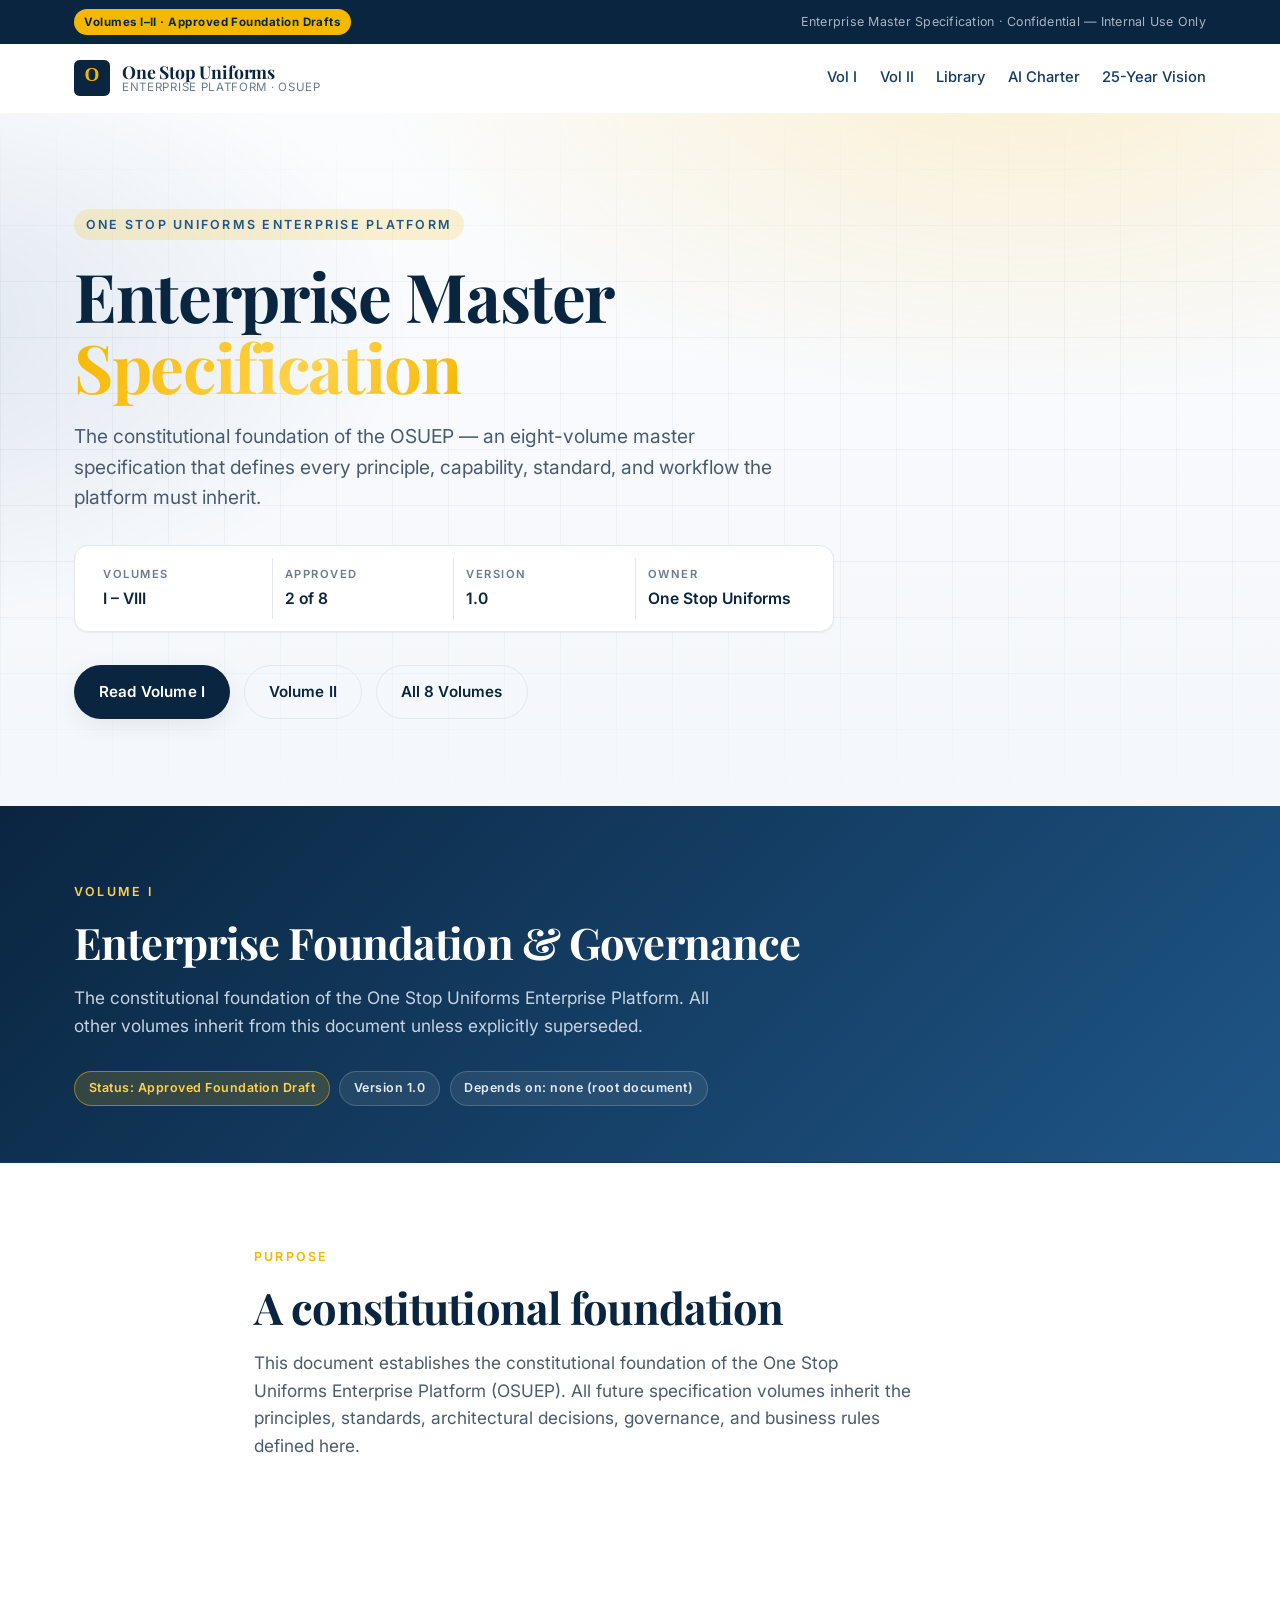
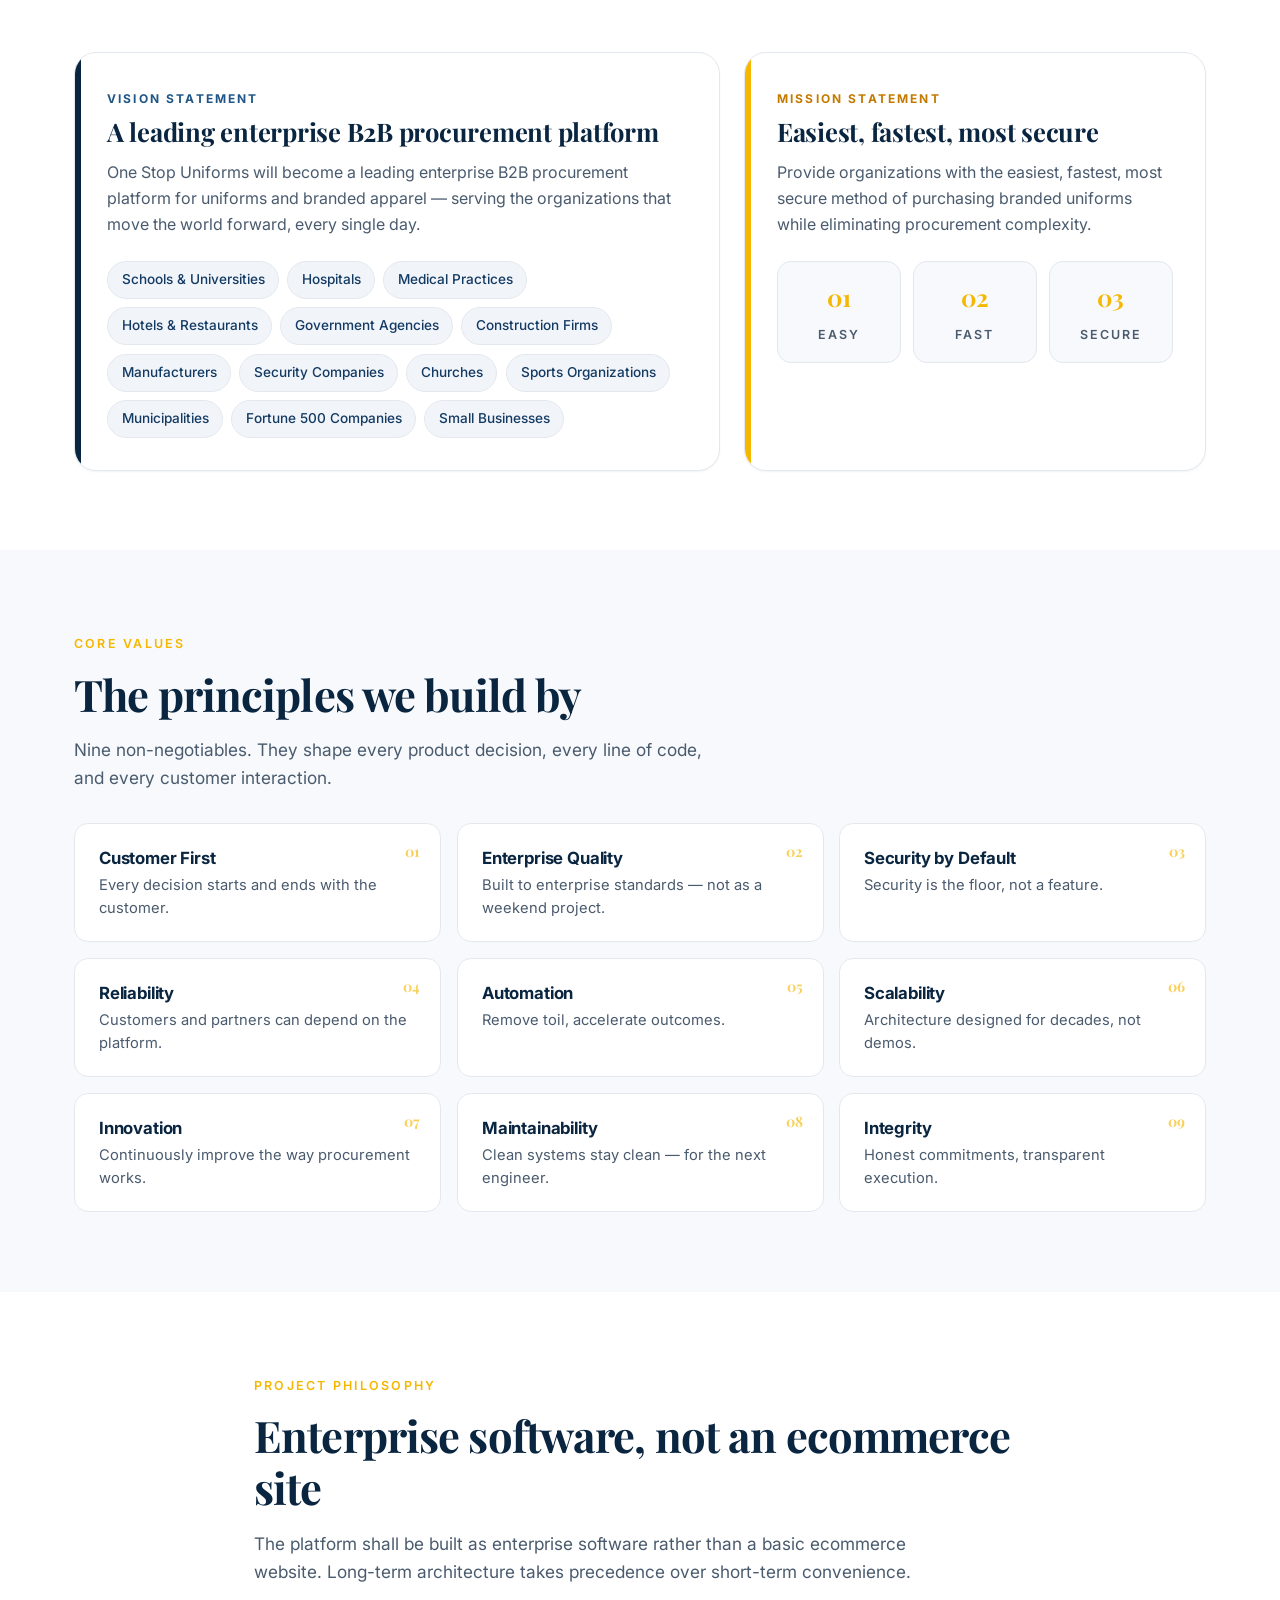
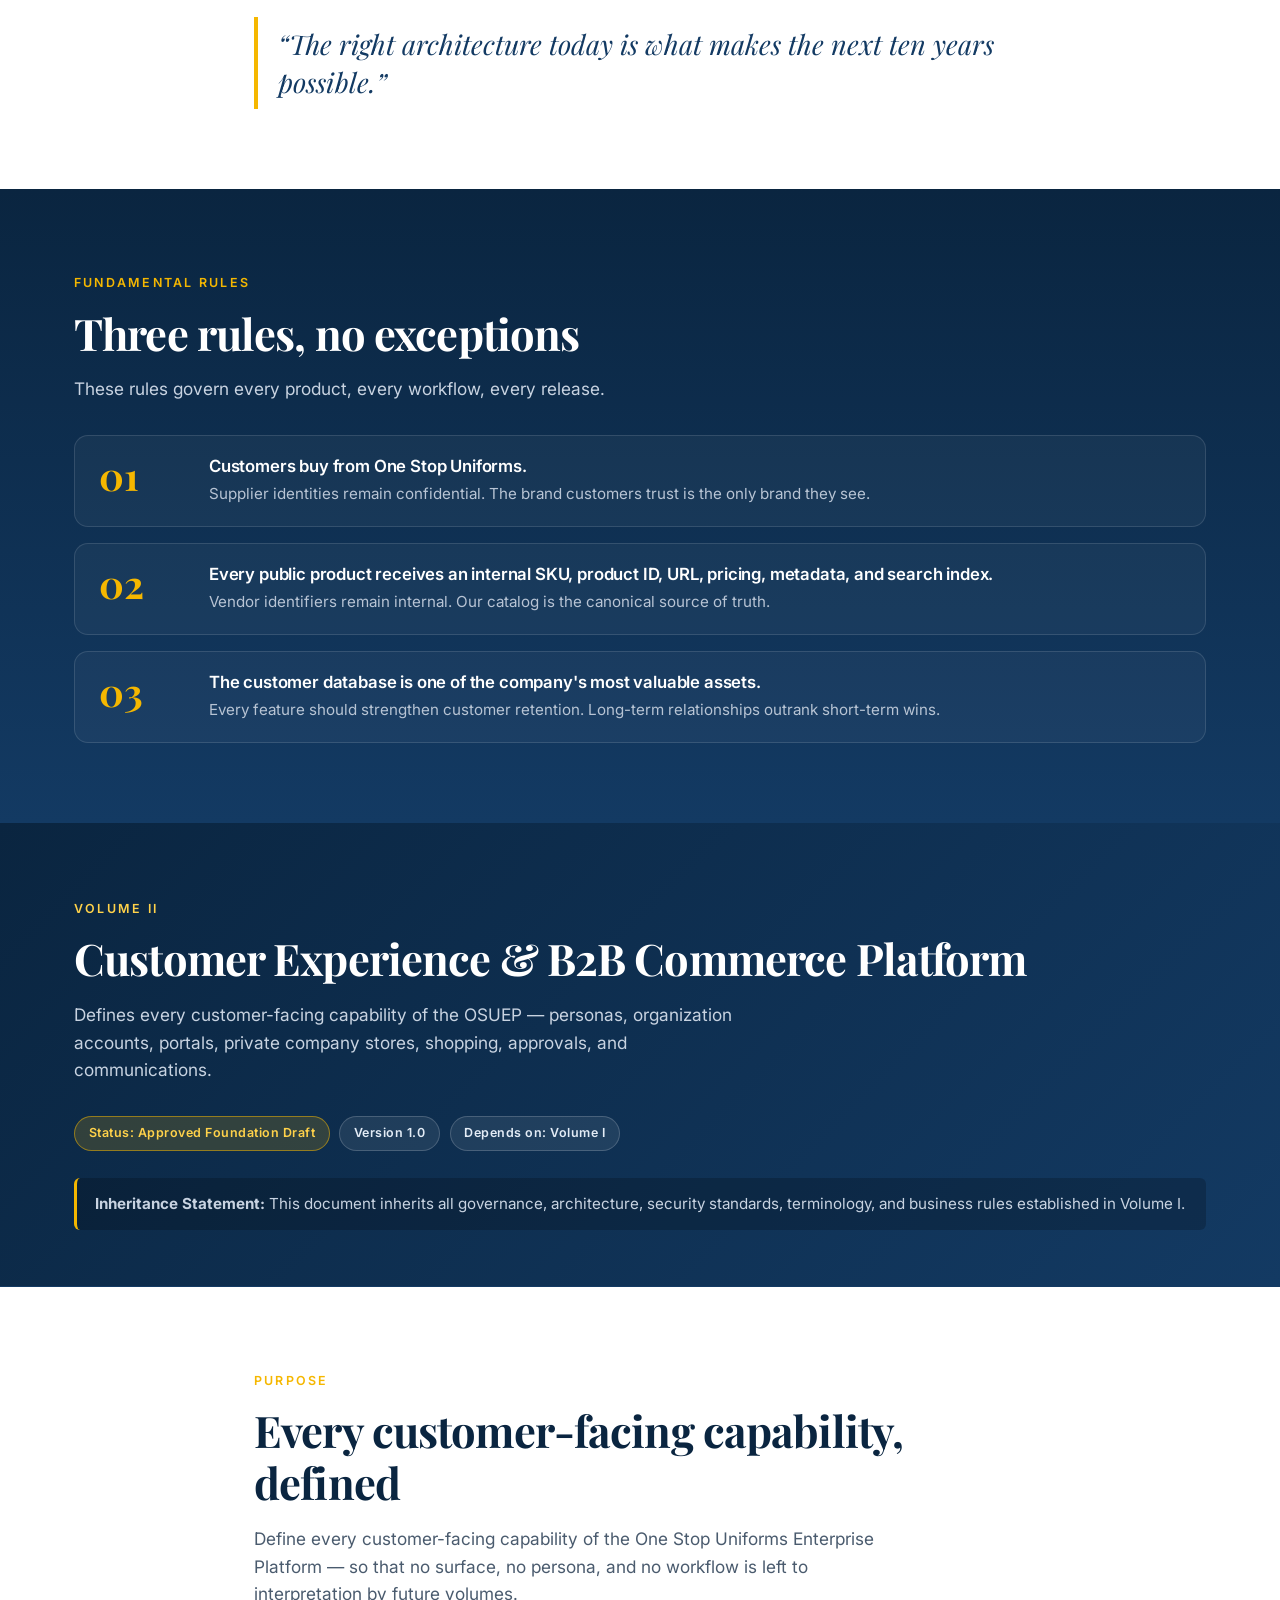
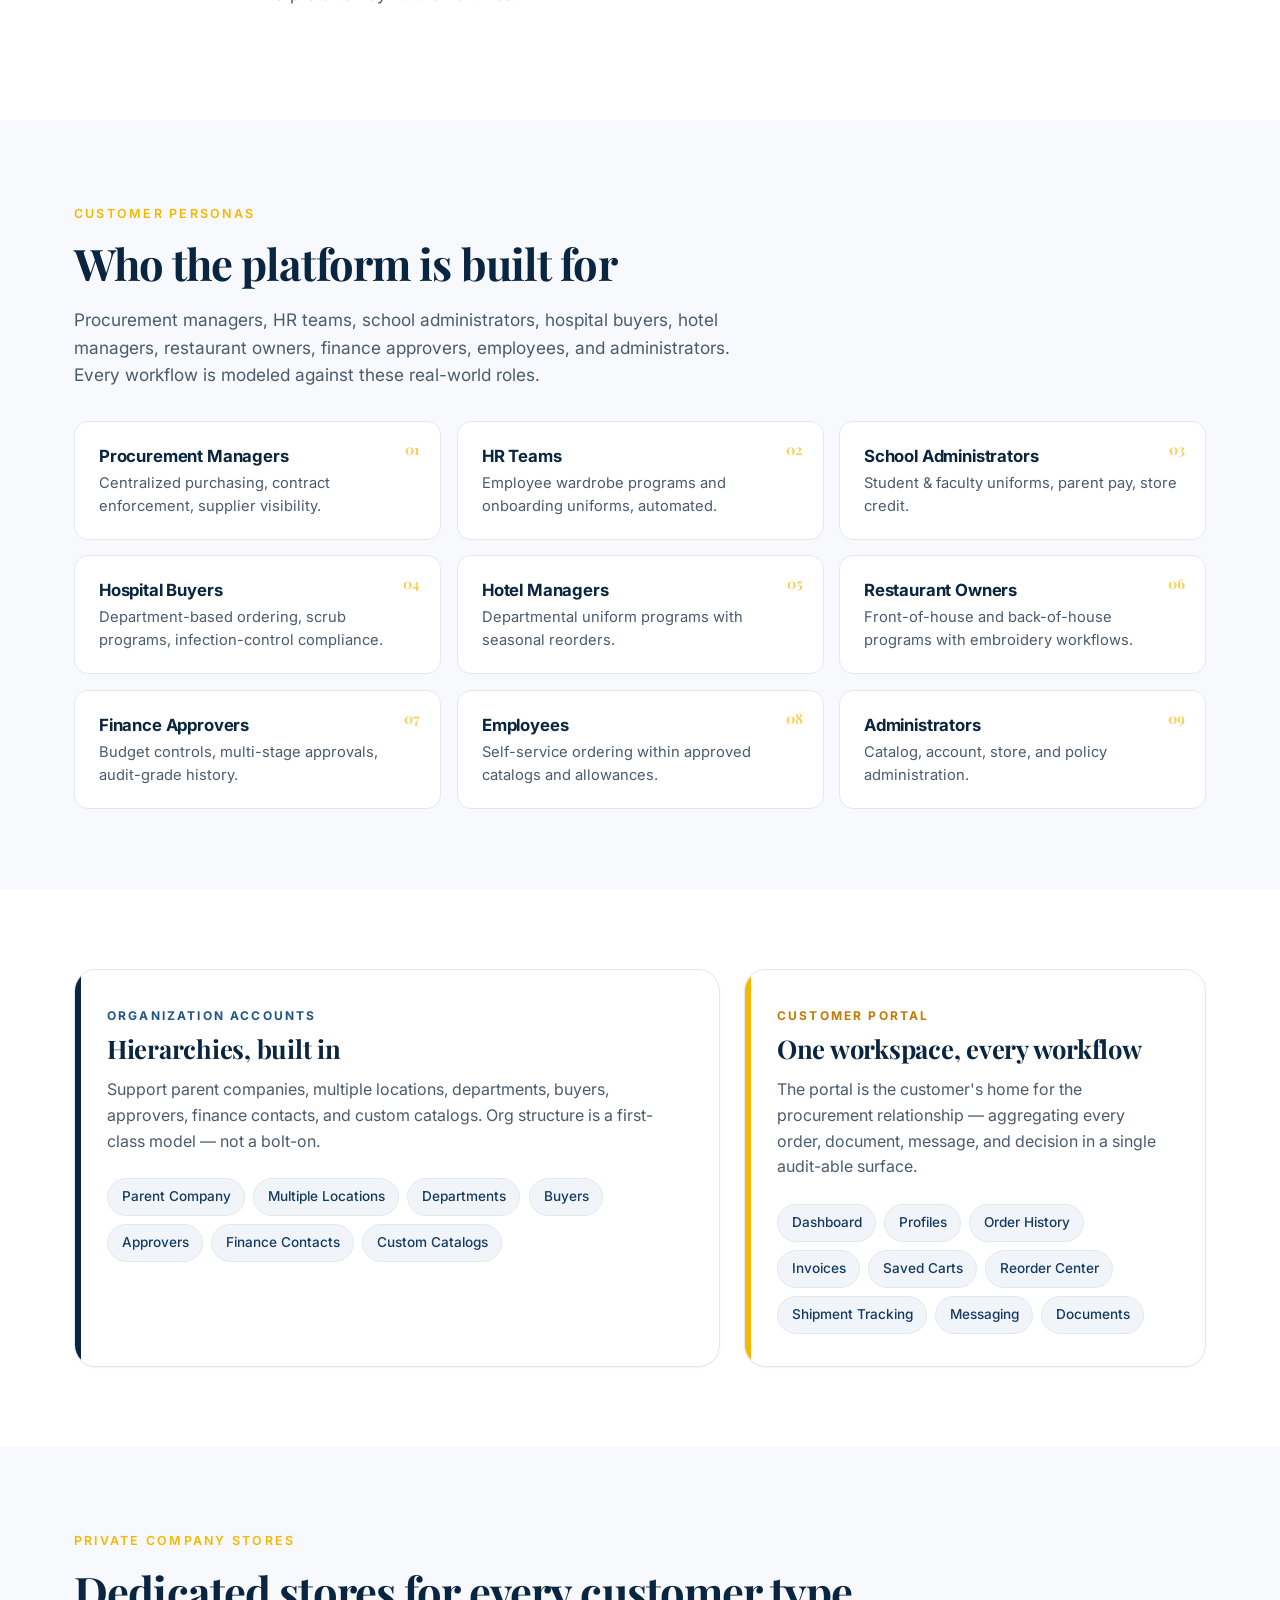
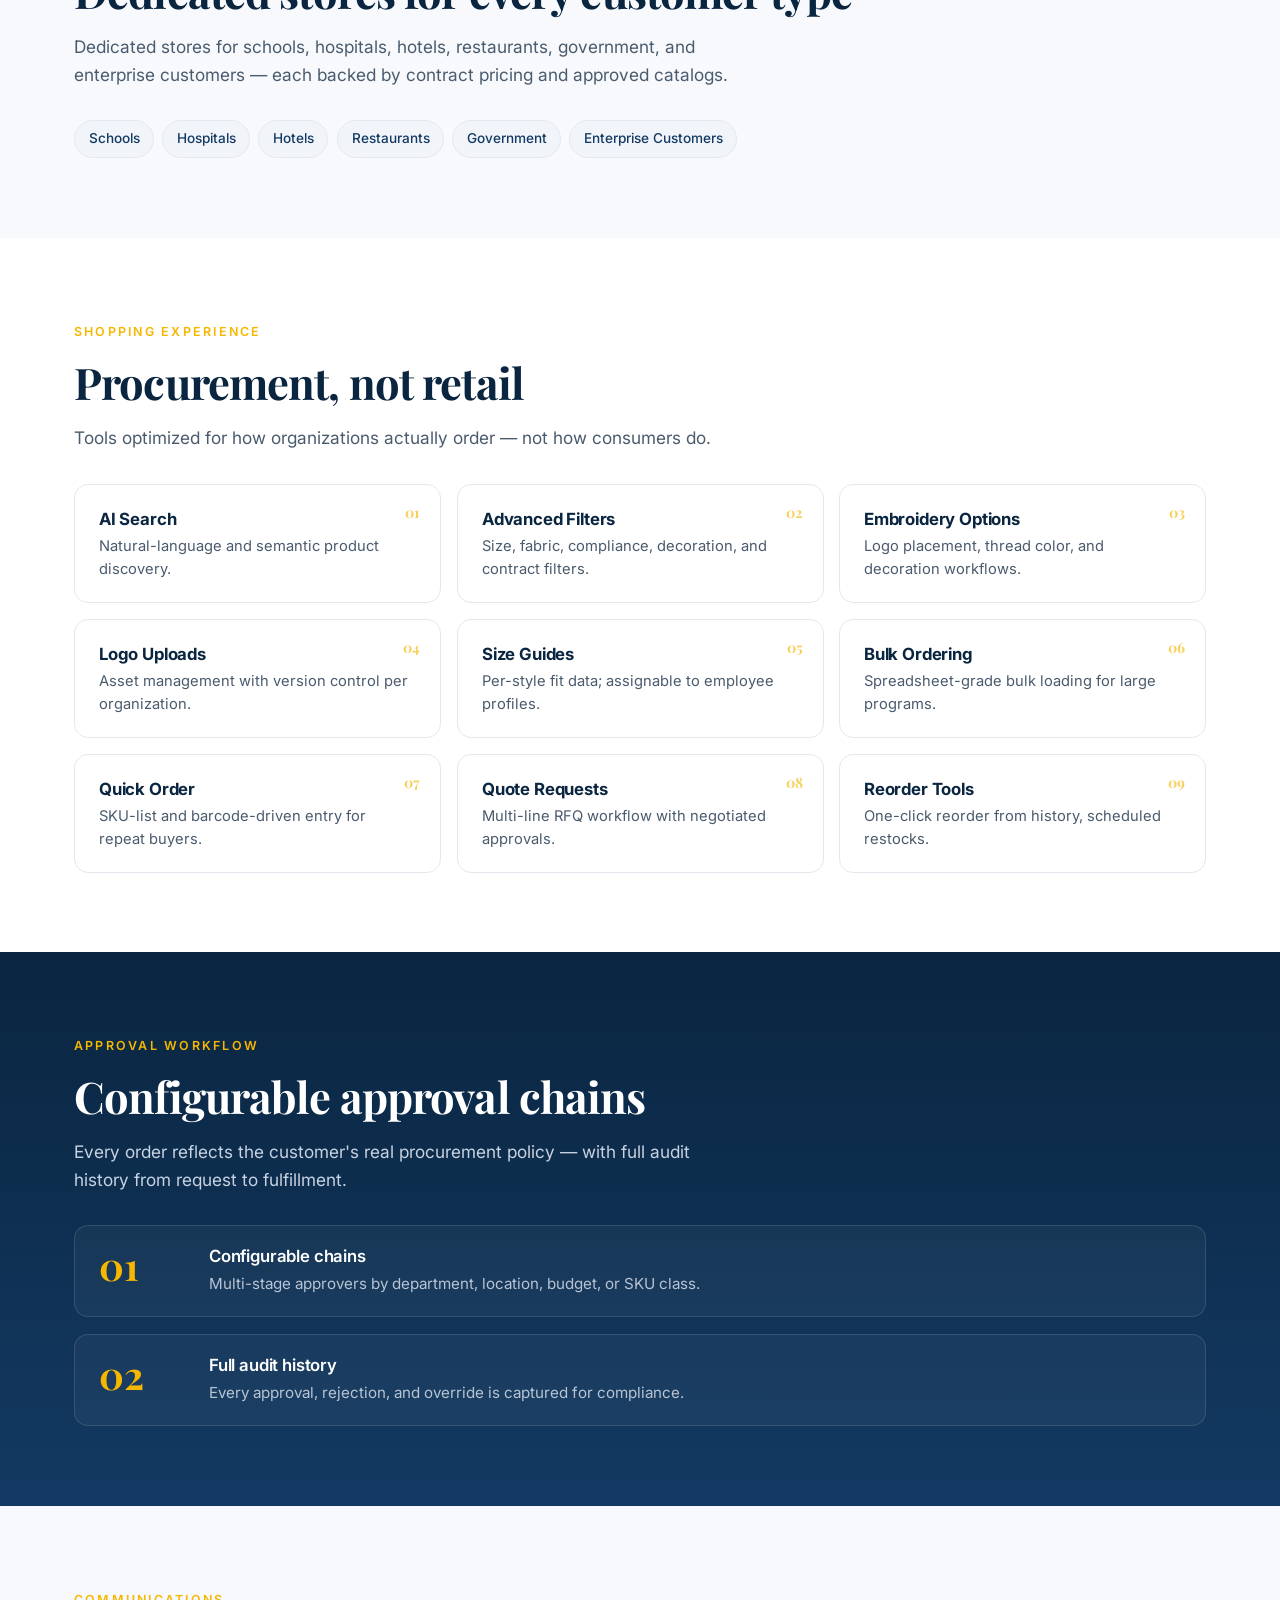
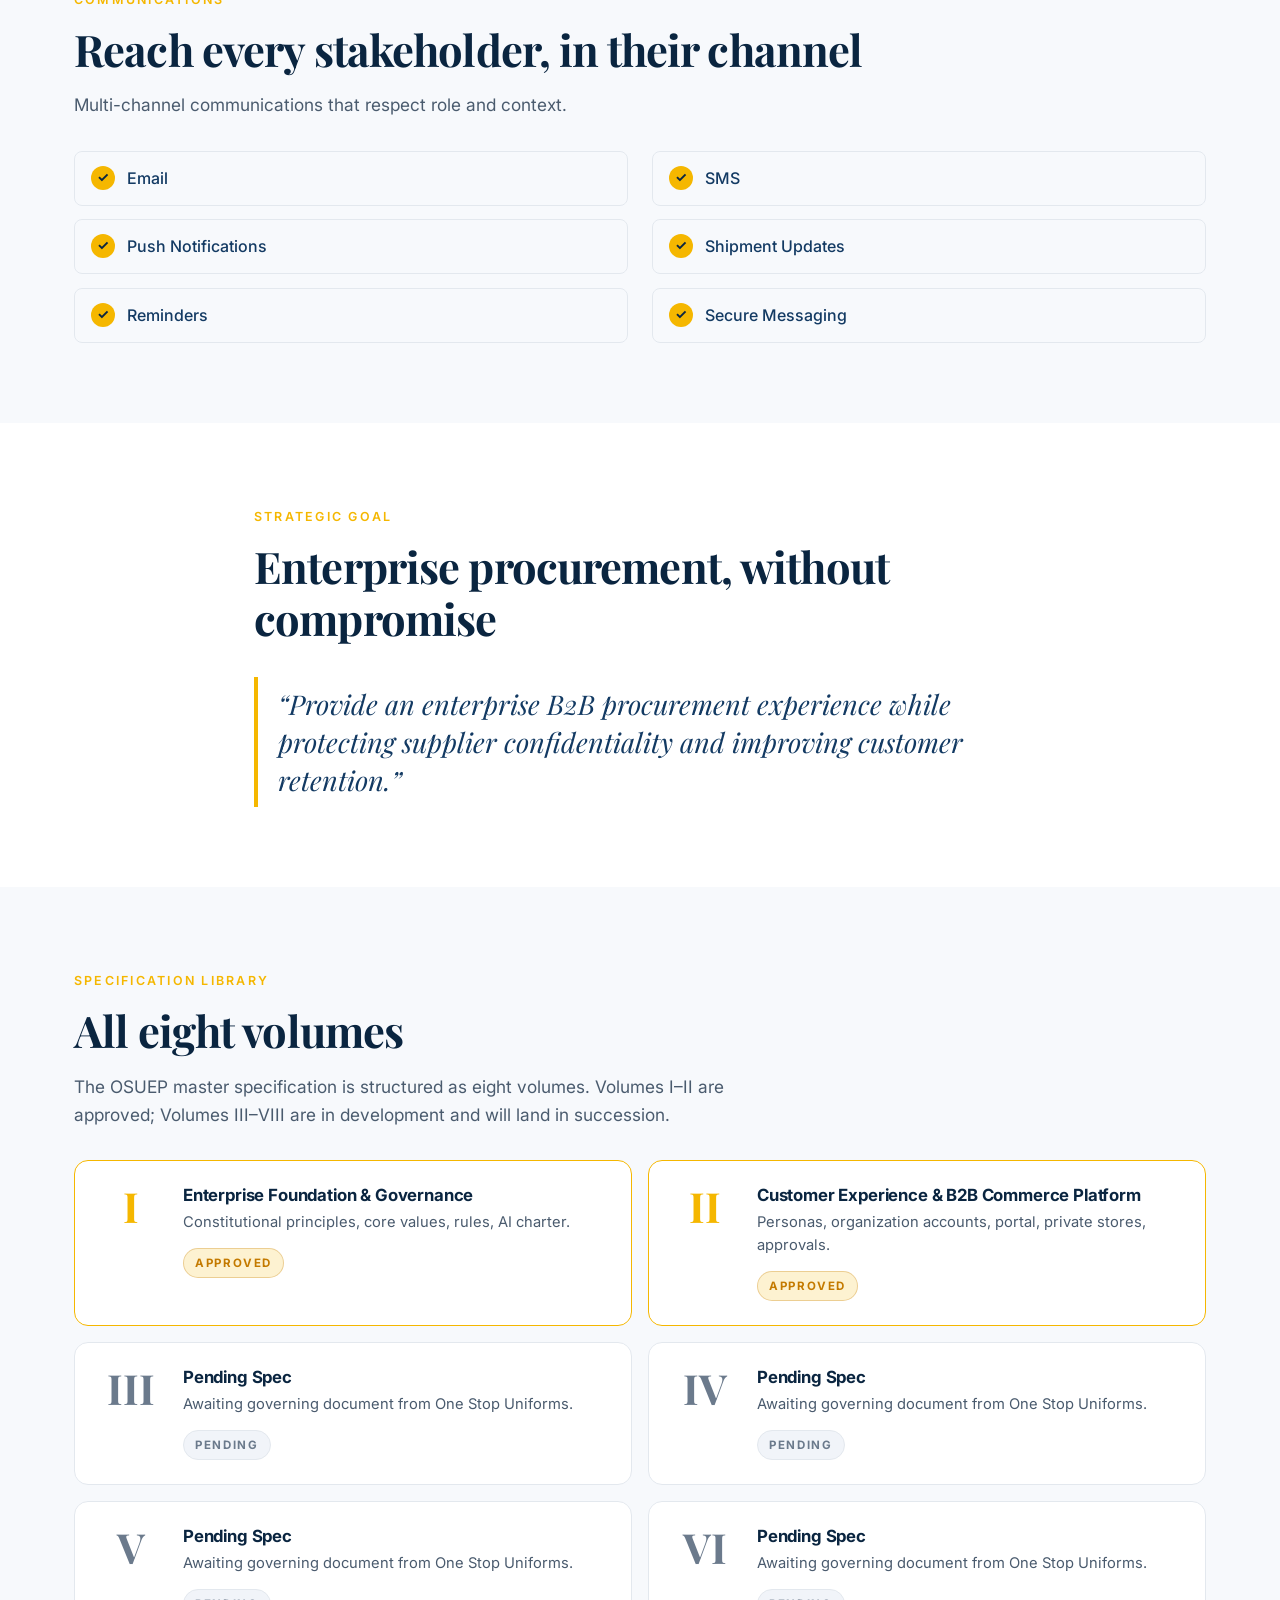
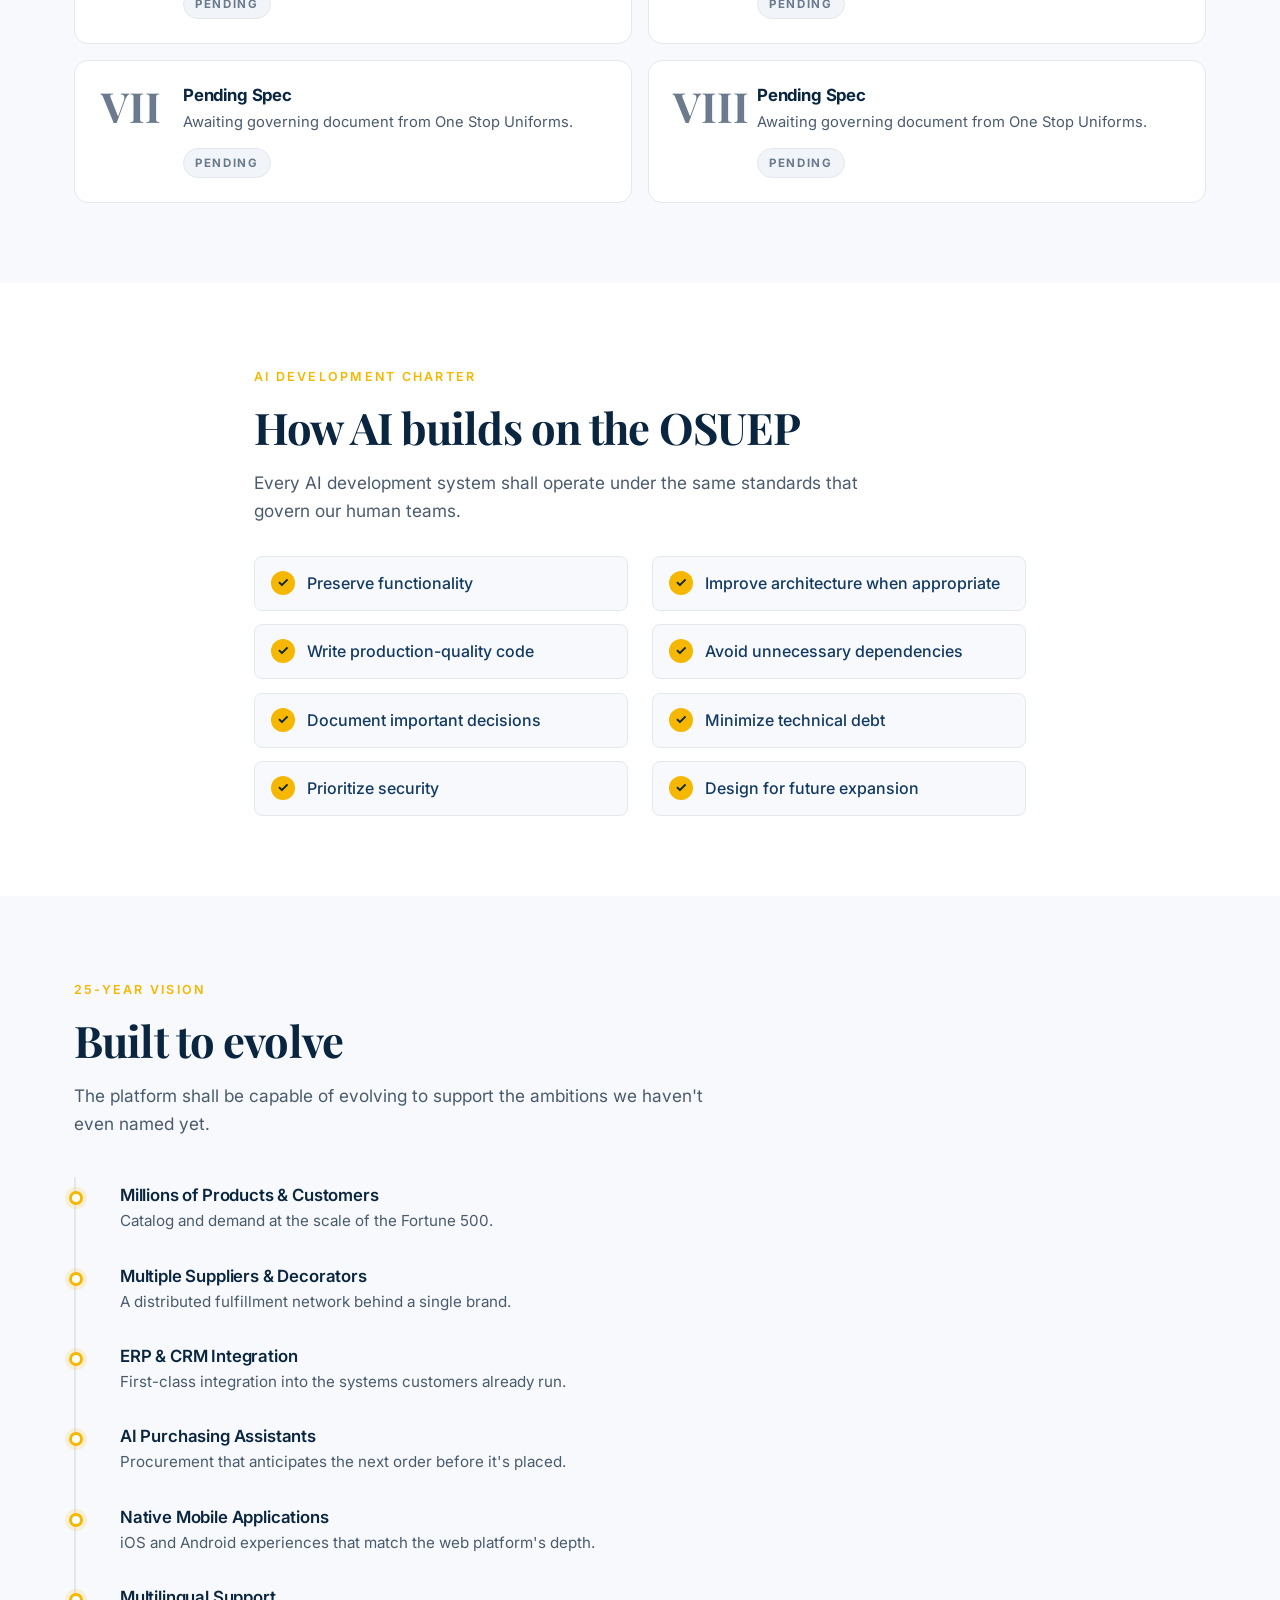
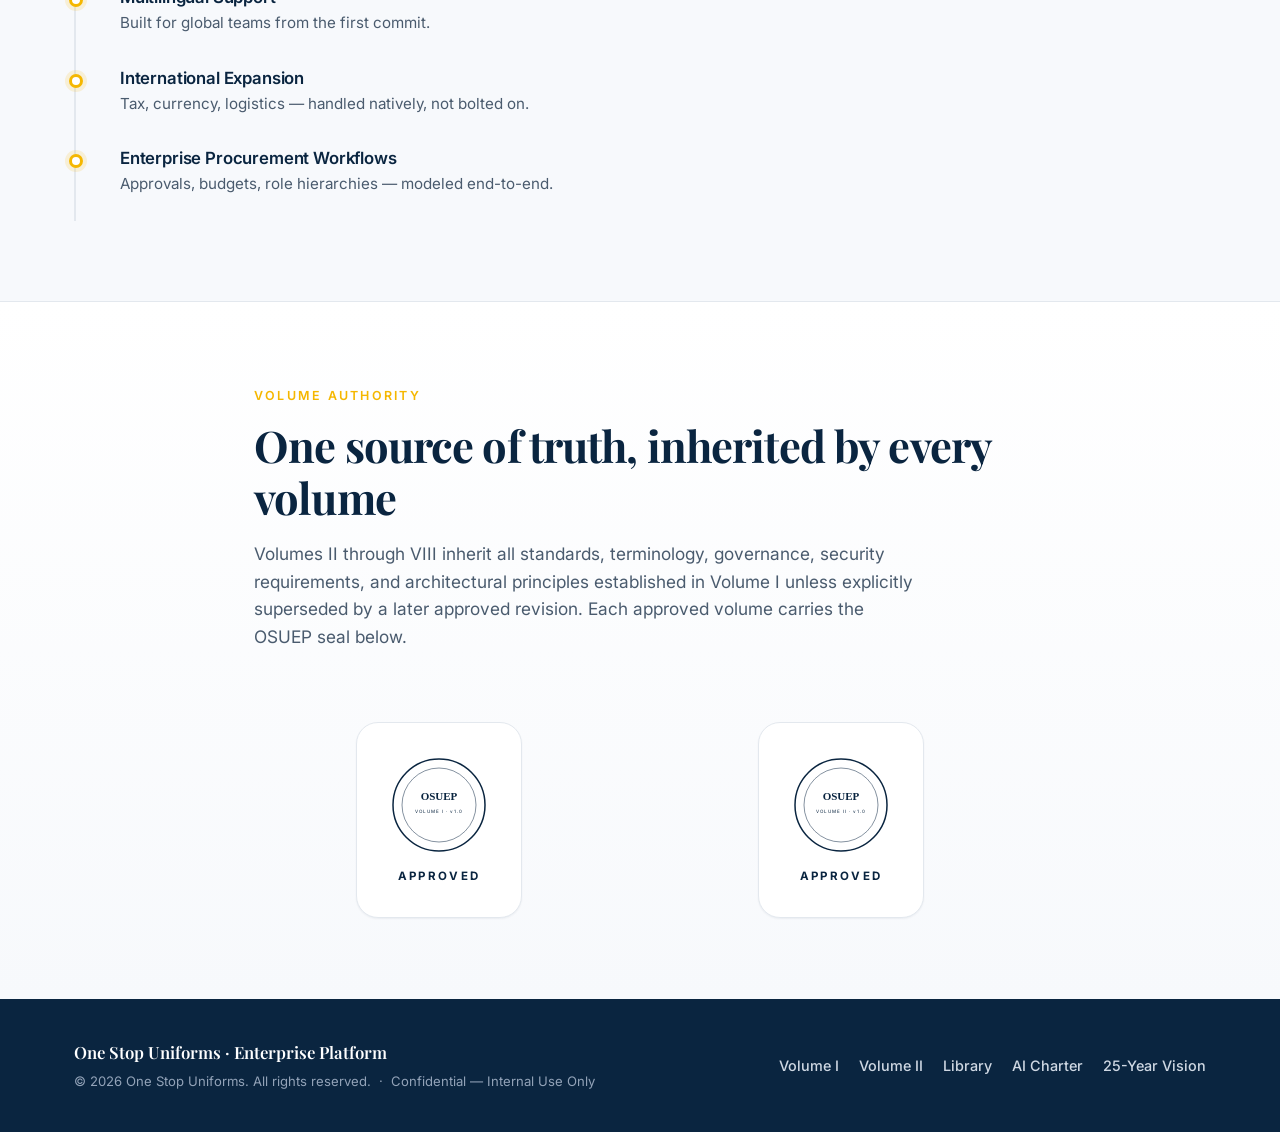
==== commit 3b688910: "feat: expand to Volume II + scaffold full 8-volume library Volume II — Customer Experience & B2B Com" ====
--- a/index.html
+++ b/index.html
@@ -3,13 +3,13 @@
 <head>
   <meta charset="UTF-8" />
   <meta name="viewport" content="width=device-width, initial-scale=1.0" />
-  <meta name="description" content="One Stop Uniforms Enterprise Platform (OSUEP) — Enterprise Foundation & Governance. The constitutional foundation of a leading B2B procurement platform for uniforms and branded apparel." />
+  <meta name="description" content="One Stop Uniforms Enterprise Platform (OSUEP) — Enterprise Master Specification. The constitutional foundation of a leading B2B procurement platform for uniforms and branded apparel." />
   <meta name="author" content="One Stop Uniforms" />
   <meta name="robots" content="index,follow" />
-  <meta property="og:title" content="One Stop Uniforms — Enterprise Foundation & Governance" />
-  <meta property="og:description" content="The constitutional foundation of the OSUEP. Volume I: Enterprise Foundation & Governance." />
+  <meta property="og:title" content="One Stop Uniforms — Enterprise Master Specification" />
+  <meta property="og:description" content="The constitutional foundation of the OSUEP. Volumes I–II approved; volumes III–VIII in spec." />
   <meta property="og:type" content="website" />
-  <title>One Stop Uniforms — Enterprise Foundation &amp; Governance</title>
+  <title>One Stop Uniforms — Enterprise Master Specification</title>
   <link rel="icon" href="data:image/svg+xml,%3Csvg xmlns='http://www.w3.org/2000/svg' viewBox='0 0 64 64'%3E%3Crect width='64' height='64' rx='12' fill='%230a2540'/%3E%3Ctext x='50%25' y='58%25' text-anchor='middle' font-family='Georgia,serif' font-size='34' font-weight='700' fill='%23f5b700'%3EO%3C/text%3E%3C/svg%3E" />
   <link rel="preconnect" href="https://fonts.googleapis.com" />
   <link rel="preconnect" href="https://fonts.gstatic.com" crossorigin />
@@ -23,8 +23,8 @@
   <!-- Top bar -->
   <div class="topbar">
     <div class="container topbar__inner">
-      <span class="topbar__badge">Volume I · Approved Foundation Draft</span>
-      <span class="topbar__meta">Classification: Confidential — Internal Use Only</span>
+      <span class="topbar__badge">Volumes I–II · Approved Foundation Drafts</span>
+      <span class="topbar__meta">Enterprise Master Specification · Confidential — Internal Use Only</span>
     </div>
   </div>
 
@@ -45,11 +45,9 @@
       </a>
 
       <nav class="nav" aria-label="Primary">
-        <a href="#vision">Vision</a>
-        <a href="#mission">Mission</a>
-        <a href="#values">Values</a>
-        <a href="#philosophy">Philosophy</a>
-        <a href="#rules">Rules</a>
+        <a href="#vol1">Vol I</a>
+        <a href="#vol2">Vol II</a>
+        <a href="#library">Library</a>
         <a href="#charter">AI Charter</a>
         <a href="#roadmap">25-Year Vision</a>
       </nav>
@@ -60,11 +58,9 @@
     </div>
 
     <nav class="nav-mobile" id="navMobile" aria-label="Mobile">
-      <a href="#vision">Vision</a>
-      <a href="#mission">Mission</a>
-      <a href="#values">Values</a>
-      <a href="#philosophy">Philosophy</a>
-      <a href="#rules">Rules</a>
+      <a href="#vol1">Volume I — Foundation</a>
+      <a href="#vol2">Volume II — Customer Experience</a>
+      <a href="#library">Specification Library</a>
       <a href="#charter">AI Charter</a>
       <a href="#roadmap">25-Year Vision</a>
     </nav>
@@ -76,25 +72,47 @@
       <div class="container hero__inner">
         <p class="hero__eyebrow">One Stop Uniforms Enterprise Platform</p>
         <h1 class="hero__title">
-          Enterprise Foundation<br />
-          <span class="hero__title-accent">&amp; Governance</span>
+          Enterprise Master<br />
+          <span class="hero__title-accent">Specification</span>
         </h1>
         <p class="hero__lede">
-          The constitutional foundation of the OSUEP &mdash; defining the principles, standards,
-          architectural decisions, governance, and business rules that every future volume inherits.
+          The constitutional foundation of the OSUEP &mdash; an eight-volume master
+          specification that defines every principle, capability, standard, and
+          workflow the platform must inherit.
         </p>
         <div class="hero__meta">
-          <div><span class="hero__meta-label">Volume</span><span class="hero__meta-value">I</span></div>
+          <div><span class="hero__meta-label">Volumes</span><span class="hero__meta-value">I – VIII</span></div>
+          <div><span class="hero__meta-label">Approved</span><span class="hero__meta-value">2 of 8</span></div>
           <div><span class="hero__meta-label">Version</span><span class="hero__meta-value">1.0</span></div>
-          <div><span class="hero__meta-label">Status</span><span class="hero__meta-value">Approved Foundation Draft</span></div>
           <div><span class="hero__meta-label">Owner</span><span class="hero__meta-value">One Stop Uniforms</span></div>
         </div>
         <div class="hero__cta">
-          <a href="#purpose" class="btn btn--primary">Read the Foundation</a>
-          <a href="#roadmap" class="btn btn--ghost">25-Year Vision</a>
+          <a href="#vol1" class="btn btn--primary">Read Volume I</a>
+          <a href="#vol2" class="btn btn--ghost">Volume II</a>
+          <a href="#library" class="btn btn--ghost">All 8 Volumes</a>
         </div>
       </div>
       <div class="hero__bg" aria-hidden="true"></div>
+    </section>
+
+    <!-- ====================== VOLUME I ====================== -->
+    <div id="vol1">
+
+    <!-- Volume I banner -->
+    <section class="section volume-banner" id="volume-1">
+      <div class="container">
+        <p class="section__eyebrow">Volume I</p>
+        <h2 class="section__title">Enterprise Foundation &amp; Governance</h2>
+        <p class="section__lede">
+          The constitutional foundation of the One Stop Uniforms Enterprise Platform.
+          All other volumes inherit from this document unless explicitly superseded.
+        </p>
+        <div class="volume-meta">
+          <span class="volume-meta__pill volume-meta__pill--approved">Status: Approved Foundation Draft</span>
+          <span class="volume-meta__pill">Version 1.0</span>
+          <span class="volume-meta__pill">Depends on: none (root document)</span>
+        </div>
+      </div>
     </section>
 
     <!-- Purpose -->
@@ -227,6 +245,296 @@
       </div>
     </section>
 
+    </div><!-- /#vol1 -->
+
+    <!-- ====================== VOLUME II ====================== -->
+    <div id="vol2">
+
+    <!-- Volume II banner -->
+    <section class="section volume-banner volume-banner--alt" id="volume-2">
+      <div class="container">
+        <p class="section__eyebrow">Volume II</p>
+        <h2 class="section__title">Customer Experience &amp; B2B Commerce Platform</h2>
+        <p class="section__lede">
+          Defines every customer-facing capability of the OSUEP — personas, organization
+          accounts, portals, private company stores, shopping, approvals, and communications.
+        </p>
+        <div class="volume-meta">
+          <span class="volume-meta__pill volume-meta__pill--approved">Status: Approved Foundation Draft</span>
+          <span class="volume-meta__pill">Version 1.0</span>
+          <span class="volume-meta__pill">Depends on: Volume I</span>
+        </div>
+        <div class="volume-banner__quote">
+          <strong>Inheritance Statement:</strong> This document inherits all governance,
+          architecture, security standards, terminology, and business rules established
+          in Volume I.
+        </div>
+      </div>
+    </section>
+
+    <!-- Vol II — Persona + Purpose -->
+    <section class="section" id="vol2-purpose">
+      <div class="container container--narrow">
+        <p class="section__eyebrow">Purpose</p>
+        <h2 class="section__title">Every customer-facing capability, defined</h2>
+        <p class="section__lede">
+          Define every customer-facing capability of the One Stop Uniforms Enterprise
+          Platform — so that no surface, no persona, and no workflow is left to
+          interpretation by future volumes.
+        </p>
+      </div>
+    </section>
+
+    <!-- Vol II — Personas -->
+    <section class="section section--alt" id="vol2-personas">
+      <div class="container">
+        <p class="section__eyebrow">Customer Personas</p>
+        <h2 class="section__title">Who the platform is built for</h2>
+        <p class="section__lede">
+          Procurement managers, HR teams, school administrators, hospital buyers, hotel
+          managers, restaurant owners, finance approvers, employees, and administrators.
+          Every workflow is modeled against these real-world roles.
+        </p>
+        <ul class="values-grid">
+          <li class="value" data-i="01"><h4>Procurement Managers</h4><p>Centralized purchasing, contract enforcement, supplier visibility.</p></li>
+          <li class="value" data-i="02"><h4>HR Teams</h4><p>Employee wardrobe programs and onboarding uniforms, automated.</p></li>
+          <li class="value" data-i="03"><h4>School Administrators</h4><p>Student &amp; faculty uniforms, parent pay, store credit.</p></li>
+          <li class="value" data-i="04"><h4>Hospital Buyers</h4><p>Department-based ordering, scrub programs, infection-control compliance.</p></li>
+          <li class="value" data-i="05"><h4>Hotel Managers</h4><p>Departmental uniform programs with seasonal reorders.</p></li>
+          <li class="value" data-i="06"><h4>Restaurant Owners</h4><p>Front-of-house and back-of-house programs with embroidery workflows.</p></li>
+          <li class="value" data-i="07"><h4>Finance Approvers</h4><p>Budget controls, multi-stage approvals, audit-grade history.</p></li>
+          <li class="value" data-i="08"><h4>Employees</h4><p>Self-service ordering within approved catalogs and allowances.</p></li>
+          <li class="value" data-i="09"><h4>Administrators</h4><p>Catalog, account, store, and policy administration.</p></li>
+        </ul>
+      </div>
+    </section>
+
+    <!-- Vol II — Org Accounts + Portal (split) -->
+    <section class="section section--split" id="vol2-orgportal">
+      <div class="container">
+        <div class="card card--feature">
+          <p class="card__eyebrow">Organization Accounts</p>
+          <h3 class="card__title">Hierarchies, built in</h3>
+          <p class="card__body">
+            Support parent companies, multiple locations, departments, buyers,
+            approvers, finance contacts, and custom catalogs. Org structure is
+            a first-class model — not a bolt-on.
+          </p>
+          <ul class="chip-grid" aria-label="Account structure elements">
+            <li class="chip">Parent Company</li>
+            <li class="chip">Multiple Locations</li>
+            <li class="chip">Departments</li>
+            <li class="chip">Buyers</li>
+            <li class="chip">Approvers</li>
+            <li class="chip">Finance Contacts</li>
+            <li class="chip">Custom Catalogs</li>
+          </ul>
+        </div>
+
+        <div class="card card--feature card--accent">
+          <p class="card__eyebrow">Customer Portal</p>
+          <h3 class="card__title">One workspace, every workflow</h3>
+          <p class="card__body">
+            The portal is the customer's home for the procurement relationship —
+            aggregating every order, document, message, and decision in a single
+            audit-able surface.
+          </p>
+          <ul class="chip-grid" aria-label="Portal capabilities">
+            <li class="chip">Dashboard</li>
+            <li class="chip">Profiles</li>
+            <li class="chip">Order History</li>
+            <li class="chip">Invoices</li>
+            <li class="chip">Saved Carts</li>
+            <li class="chip">Reorder Center</li>
+            <li class="chip">Shipment Tracking</li>
+            <li class="chip">Messaging</li>
+            <li class="chip">Documents</li>
+          </ul>
+        </div>
+      </div>
+    </section>
+
+    <!-- Vol II — Private Company Stores -->
+    <section class="section section--alt" id="vol2-pcs">
+      <div class="container">
+        <p class="section__eyebrow">Private Company Stores</p>
+        <h2 class="section__title">Dedicated stores for every customer type</h2>
+        <p class="section__lede">
+          Dedicated stores for schools, hospitals, hotels, restaurants, government,
+          and enterprise customers — each backed by contract pricing and approved catalogs.
+        </p>
+        <ul class="chip-grid" aria-label="Private store types">
+          <li class="chip">Schools</li>
+          <li class="chip">Hospitals</li>
+          <li class="chip">Hotels</li>
+          <li class="chip">Restaurants</li>
+          <li class="chip">Government</li>
+          <li class="chip">Enterprise Customers</li>
+        </ul>
+      </div>
+    </section>
+
+    <!-- Vol II — Shopping Experience -->
+    <section class="section" id="vol2-shopping">
+      <div class="container">
+        <p class="section__eyebrow">Shopping Experience</p>
+        <h2 class="section__title">Procurement, not retail</h2>
+        <p class="section__lede">
+          Tools optimized for how organizations actually order &mdash; not how consumers do.
+        </p>
+        <ul class="values-grid">
+          <li class="value" data-i="01"><h4>AI Search</h4><p>Natural-language and semantic product discovery.</p></li>
+          <li class="value" data-i="02"><h4>Advanced Filters</h4><p>Size, fabric, compliance, decoration, and contract filters.</p></li>
+          <li class="value" data-i="03"><h4>Embroidery Options</h4><p>Logo placement, thread color, and decoration workflows.</p></li>
+          <li class="value" data-i="04"><h4>Logo Uploads</h4><p>Asset management with version control per organization.</p></li>
+          <li class="value" data-i="05"><h4>Size Guides</h4><p>Per-style fit data; assignable to employee profiles.</p></li>
+          <li class="value" data-i="06"><h4>Bulk Ordering</h4><p>Spreadsheet-grade bulk loading for large programs.</p></li>
+          <li class="value" data-i="07"><h4>Quick Order</h4><p>SKU-list and barcode-driven entry for repeat buyers.</p></li>
+          <li class="value" data-i="08"><h4>Quote Requests</h4><p>Multi-line RFQ workflow with negotiated approvals.</p></li>
+          <li class="value" data-i="09"><h4>Reorder Tools</h4><p>One-click reorder from history, scheduled restocks.</p></li>
+        </ul>
+      </div>
+    </section>
+
+    <!-- Vol II — Approval Workflow + Communications (dark) -->
+    <section class="section section--dark" id="vol2-approvals">
+      <div class="container">
+        <p class="section__eyebrow section__eyebrow--light">Approval Workflow</p>
+        <h2 class="section__title section__title--light">Configurable approval chains</h2>
+        <p class="section__lede section__lede--light">
+          Every order reflects the customer's real procurement policy &mdash; with full
+          audit history from request to fulfillment.
+        </p>
+        <ol class="rules-list">
+          <li class="rule">
+            <span class="rule__num">01</span>
+            <div class="rule__body">
+              <h4>Configurable chains</h4>
+              <p>Multi-stage approvers by department, location, budget, or SKU class.</p>
+            </div>
+          </li>
+          <li class="rule">
+            <span class="rule__num">02</span>
+            <div class="rule__body">
+              <h4>Full audit history</h4>
+              <p>Every approval, rejection, and override is captured for compliance.</p>
+            </div>
+          </li>
+        </ol>
+      </div>
+    </section>
+
+    <section class="section section--alt" id="vol2-comms">
+      <div class="container">
+        <p class="section__eyebrow">Communications</p>
+        <h2 class="section__title">Reach every stakeholder, in their channel</h2>
+        <p class="section__lede">
+          Multi-channel communications that respect role and context.
+        </p>
+        <ul class="charter-grid">
+          <li><span class="check" aria-hidden="true">&#10003;</span> Email</li>
+          <li><span class="check" aria-hidden="true">&#10003;</span> SMS</li>
+          <li><span class="check" aria-hidden="true">&#10003;</span> Push Notifications</li>
+          <li><span class="check" aria-hidden="true">&#10003;</span> Shipment Updates</li>
+          <li><span class="check" aria-hidden="true">&#10003;</span> Reminders</li>
+          <li><span class="check" aria-hidden="true">&#10003;</span> Secure Messaging</li>
+        </ul>
+      </div>
+    </section>
+
+    <!-- Vol II — Strategic Goal -->
+    <section class="section" id="vol2-strategic-goal">
+      <div class="container container--narrow">
+        <p class="section__eyebrow">Strategic Goal</p>
+        <h2 class="section__title">Enterprise procurement, without compromise</h2>
+        <blockquote class="pull-quote">
+          “Provide an enterprise B2B procurement experience while protecting supplier
+          confidentiality and improving customer retention.”
+        </blockquote>
+      </div>
+    </section>
+
+    </div><!-- /#vol2 -->
+
+    <!-- ====================== SPECIFICATION LIBRARY ====================== -->
+    <section class="section section--alt" id="library">
+      <div class="container">
+        <p class="section__eyebrow">Specification Library</p>
+        <h2 class="section__title">All eight volumes</h2>
+        <p class="section__lede">
+          The OSUEP master specification is structured as eight volumes. Volumes
+          I–II are approved; Volumes III–VIII are in development and will land in
+          succession.
+        </p>
+        <ul class="library" aria-label="Specification volumes">
+          <li class="library__item library__item--approved" id="lib-1">
+            <span class="library__num">I</span>
+            <div class="library__body">
+              <h4>Enterprise Foundation &amp; Governance</h4>
+              <p>Constitutional principles, core values, rules, AI charter.</p>
+              <span class="library__pill library__pill--ok">Approved</span>
+            </div>
+          </li>
+          <li class="library__item library__item--approved" id="lib-2">
+            <span class="library__num">II</span>
+            <div class="library__body">
+              <h4>Customer Experience &amp; B2B Commerce Platform</h4>
+              <p>Personas, organization accounts, portal, private stores, approvals.</p>
+              <span class="library__pill library__pill--ok">Approved</span>
+            </div>
+          </li>
+          <li class="library__item" id="lib-3">
+            <span class="library__num">III</span>
+            <div class="library__body">
+              <h4>Pending Spec</h4>
+              <p>Awaiting governing document from One Stop Uniforms.</p>
+              <span class="library__pill">Pending</span>
+            </div>
+          </li>
+          <li class="library__item" id="lib-4">
+            <span class="library__num">IV</span>
+            <div class="library__body">
+              <h4>Pending Spec</h4>
+              <p>Awaiting governing document from One Stop Uniforms.</p>
+              <span class="library__pill">Pending</span>
+            </div>
+          </li>
+          <li class="library__item" id="lib-5">
+            <span class="library__num">V</span>
+            <div class="library__body">
+              <h4>Pending Spec</h4>
+              <p>Awaiting governing document from One Stop Uniforms.</p>
+              <span class="library__pill">Pending</span>
+            </div>
+          </li>
+          <li class="library__item" id="lib-6">
+            <span class="library__num">VI</span>
+            <div class="library__body">
+              <h4>Pending Spec</h4>
+              <p>Awaiting governing document from One Stop Uniforms.</p>
+              <span class="library__pill">Pending</span>
+            </div>
+          </li>
+          <li class="library__item" id="lib-7">
+            <span class="library__num">VII</span>
+            <div class="library__body">
+              <h4>Pending Spec</h4>
+              <p>Awaiting governing document from One Stop Uniforms.</p>
+              <span class="library__pill">Pending</span>
+            </div>
+          </li>
+          <li class="library__item" id="lib-8">
+            <span class="library__num">VIII</span>
+            <div class="library__body">
+              <h4>Pending Spec</h4>
+              <p>Awaiting governing document from One Stop Uniforms.</p>
+              <span class="library__pill">Pending</span>
+            </div>
+          </li>
+        </ul>
+      </div>
+    </section>
+
     <!-- AI Development Charter -->
     <section class="section" id="charter">
       <div class="container container--narrow">
@@ -272,21 +580,33 @@
     <!-- Volume Authority -->
     <section class="section section--final">
       <div class="container container--narrow">
-        <p class="section__eyebrow">Volume I Authority</p>
+        <p class="section__eyebrow">Volume Authority</p>
         <h2 class="section__title">One source of truth, inherited by every volume</h2>
         <p class="section__lede">
           Volumes II through VIII inherit all standards, terminology, governance,
-          security requirements, and architectural principles established in this document
-          unless explicitly superseded by a later approved revision.
-        </p>
-        <div class="seal">
-          <svg viewBox="0 0 200 200" width="120" height="120" aria-hidden="true">
-            <circle cx="100" cy="100" r="92" fill="none" stroke="#0a2540" stroke-width="3"/>
-            <circle cx="100" cy="100" r="74" fill="none" stroke="#0a2540" stroke-width="1"/>
-            <text x="100" y="95" text-anchor="middle" font-family="Georgia, serif" font-size="22" font-weight="700" fill="#0a2540">OSUEP</text>
-            <text x="100" y="120" text-anchor="middle" font-family="Inter, sans-serif" font-size="10" letter-spacing="2" fill="#0a2540">VOLUME I · v1.0</text>
-          </svg>
-          <p class="seal__label">Approved Foundation Draft</p>
+          security requirements, and architectural principles established in Volume I
+          unless explicitly superseded by a later approved revision. Each approved
+          volume carries the OSUEP seal below.
+        </p>
+        <div class="seal-row">
+          <div class="seal seal--small">
+            <svg viewBox="0 0 200 200" width="100" height="100" aria-hidden="true">
+              <circle cx="100" cy="100" r="92" fill="none" stroke="#0a2540" stroke-width="3"/>
+              <circle cx="100" cy="100" r="74" fill="none" stroke="#0a2540" stroke-width="1"/>
+              <text x="100" y="90" text-anchor="middle" font-family="Georgia, serif" font-size="22" font-weight="700" fill="#0a2540">OSUEP</text>
+              <text x="100" y="115" text-anchor="middle" font-family="Inter, sans-serif" font-size="9" letter-spacing="2" fill="#0a2540">VOLUME I · v1.0</text>
+            </svg>
+            <p class="seal__label">Approved</p>
+          </div>
+          <div class="seal seal--small">
+            <svg viewBox="0 0 200 200" width="100" height="100" aria-hidden="true">
+              <circle cx="100" cy="100" r="92" fill="none" stroke="#0a2540" stroke-width="3"/>
+              <circle cx="100" cy="100" r="74" fill="none" stroke="#0a2540" stroke-width="1"/>
+              <text x="100" y="90" text-anchor="middle" font-family="Georgia, serif" font-size="22" font-weight="700" fill="#0a2540">OSUEP</text>
+              <text x="100" y="115" text-anchor="middle" font-family="Inter, sans-serif" font-size="9" letter-spacing="2" fill="#0a2540">VOLUME II · v1.0</text>
+            </svg>
+            <p class="seal__label">Approved</p>
+          </div>
         </div>
       </div>
     </section>
@@ -299,9 +619,9 @@
         <p class="site-footer__meta">&copy; <span id="year"></span> One Stop Uniforms. All rights reserved. &nbsp;·&nbsp; Confidential — Internal Use Only</p>
       </div>
       <div class="site-footer__links">
-        <a href="#vision">Vision</a>
-        <a href="#mission">Mission</a>
-        <a href="#values">Values</a>
+        <a href="#vol1">Volume I</a>
+        <a href="#vol2">Volume II</a>
+        <a href="#library">Library</a>
         <a href="#charter">AI Charter</a>
         <a href="#roadmap">25-Year Vision</a>
       </div>
--- a/styles.css
+++ b/styles.css
@@ -661,7 +661,143 @@
   margin: 0;
 }
 
-/* ---------- Seal ---------- */
+/* ---------- Volume banners ---------- */
+.volume-banner {
+  background: linear-gradient(135deg, #0a2540 0%, #1f5687 100%);
+  color: #d6deea;
+  padding: 4.5rem 0 3.5rem;
+  border-bottom: 1px solid #133a63;
+}
+.volume-banner .section__eyebrow { color: var(--c-accent-2); }
+.volume-banner .section__title { color: #fff; }
+.volume-banner .section__lede { color: #c8d3e1; }
+.volume-banner--alt {
+  background: linear-gradient(135deg, #0a2540 0%, #133a63 100%);
+}
+.volume-meta {
+  display: flex;
+  flex-wrap: wrap;
+  gap: 0.6rem;
+  margin-top: 1.5rem;
+}
+.volume-meta__pill {
+  display: inline-block;
+  font-size: 0.78rem;
+  font-weight: 600;
+  letter-spacing: 0.04em;
+  padding: 0.4rem 0.85rem;
+  border-radius: 999px;
+  background: rgba(255,255,255,0.08);
+  border: 1px solid rgba(255,255,255,0.18);
+  color: #e3ecf6;
+}
+.volume-meta__pill--approved {
+  background: rgba(245, 183, 0, 0.16);
+  border-color: rgba(245, 183, 0, 0.5);
+  color: var(--c-accent-2);
+}
+.volume-banner__quote {
+  margin-top: 1.75rem;
+  background: rgba(0,0,0,0.2);
+  border-left: 3px solid var(--c-accent);
+  padding: 0.85rem 1.1rem;
+  border-radius: 6px;
+  font-size: 0.95rem;
+  color: #c8d3e1;
+}
+
+/* ---------- Specification library ---------- */
+.library {
+  list-style: none;
+  padding: 0;
+  margin: 2rem 0 0;
+  display: grid;
+  grid-template-columns: repeat(2, 1fr);
+  gap: 1rem;
+}
+.library__item {
+  display: grid;
+  grid-template-columns: 64px 1fr;
+  align-items: flex-start;
+  gap: 1.25rem;
+  padding: 1.5rem;
+  background: #fff;
+  border: 1px solid var(--c-line);
+  border-radius: var(--r-md);
+  transition: transform var(--t-base), box-shadow var(--t-base), border-color var(--t-base);
+}
+.library__item:hover {
+  transform: translateY(-3px);
+  box-shadow: var(--shadow-md);
+  border-color: var(--c-accent);
+}
+.library__item--approved { border-color: var(--c-accent); }
+.library__item--approved:hover { border-color: var(--c-ink); }
+.library__num {
+  font-family: 'Playfair Display', Georgia, serif;
+  font-size: 2.6rem;
+  font-weight: 700;
+  line-height: 1;
+  color: var(--c-mute);
+  text-align: center;
+}
+.library__item--approved .library__num { color: var(--c-accent); }
+.library__body { display: flex; flex-direction: column; gap: 0.35rem; }
+.library__body h4 {
+  font-family: 'Inter', sans-serif;
+  font-size: 1.05rem;
+  font-weight: 700;
+  color: var(--c-ink);
+  margin: 0;
+}
+.library__body p {
+  font-size: 0.92rem;
+  color: var(--c-slate);
+  margin: 0;
+}
+.library__pill {
+  align-self: flex-start;
+  margin-top: 0.5rem;
+  display: inline-block;
+  font-size: 0.72rem;
+  font-weight: 700;
+  letter-spacing: 0.14em;
+  text-transform: uppercase;
+  padding: 0.3rem 0.7rem;
+  border-radius: 999px;
+  background: var(--c-bg-alt);
+  color: var(--c-mute);
+  border: 1px solid var(--c-line);
+}
+.library__pill--ok {
+  background: rgba(245, 183, 0, 0.18);
+  color: var(--c-warn);
+  border-color: rgba(196, 122, 0, 0.3);
+}
+
+@media (max-width: 640px) {
+  .library { grid-template-columns: 1fr; }
+  .library__item { grid-template-columns: 48px 1fr; gap: 0.85rem; padding: 1.1rem 1.1rem; }
+  .library__num { font-size: 2rem; }
+}
+
+/* ---------- Seal row ---------- */
+.seal-row {
+  display: flex;
+  justify-content: center;
+  gap: 2rem;
+  margin-top: 2rem;
+  flex-wrap: wrap;
+}
+.seal--small {
+  padding: 1.25rem;
+  margin: 0;
+  max-width: none;
+}
+.seal--small .seal__label {
+  font-size: 0.72rem;
+  letter-spacing: 0.2em;
+}
 .seal {
   display: flex;
   flex-direction: column;
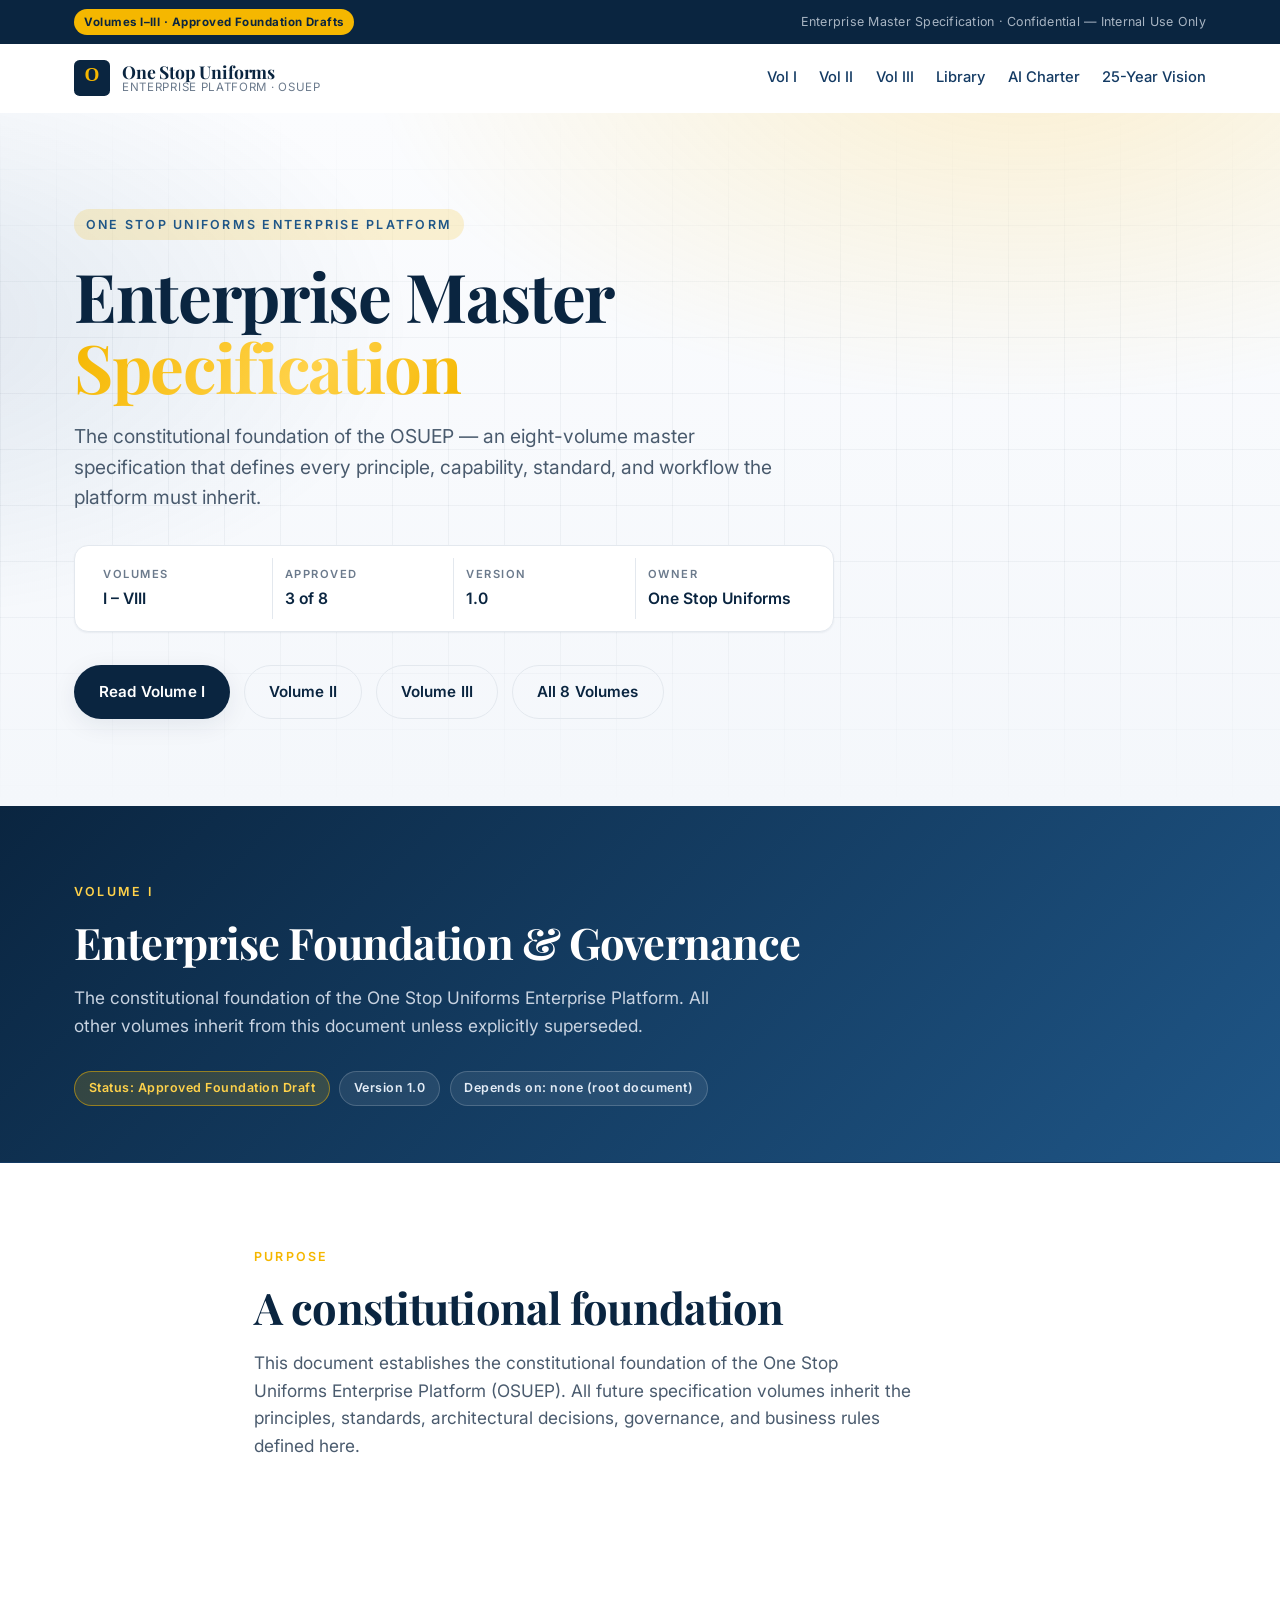
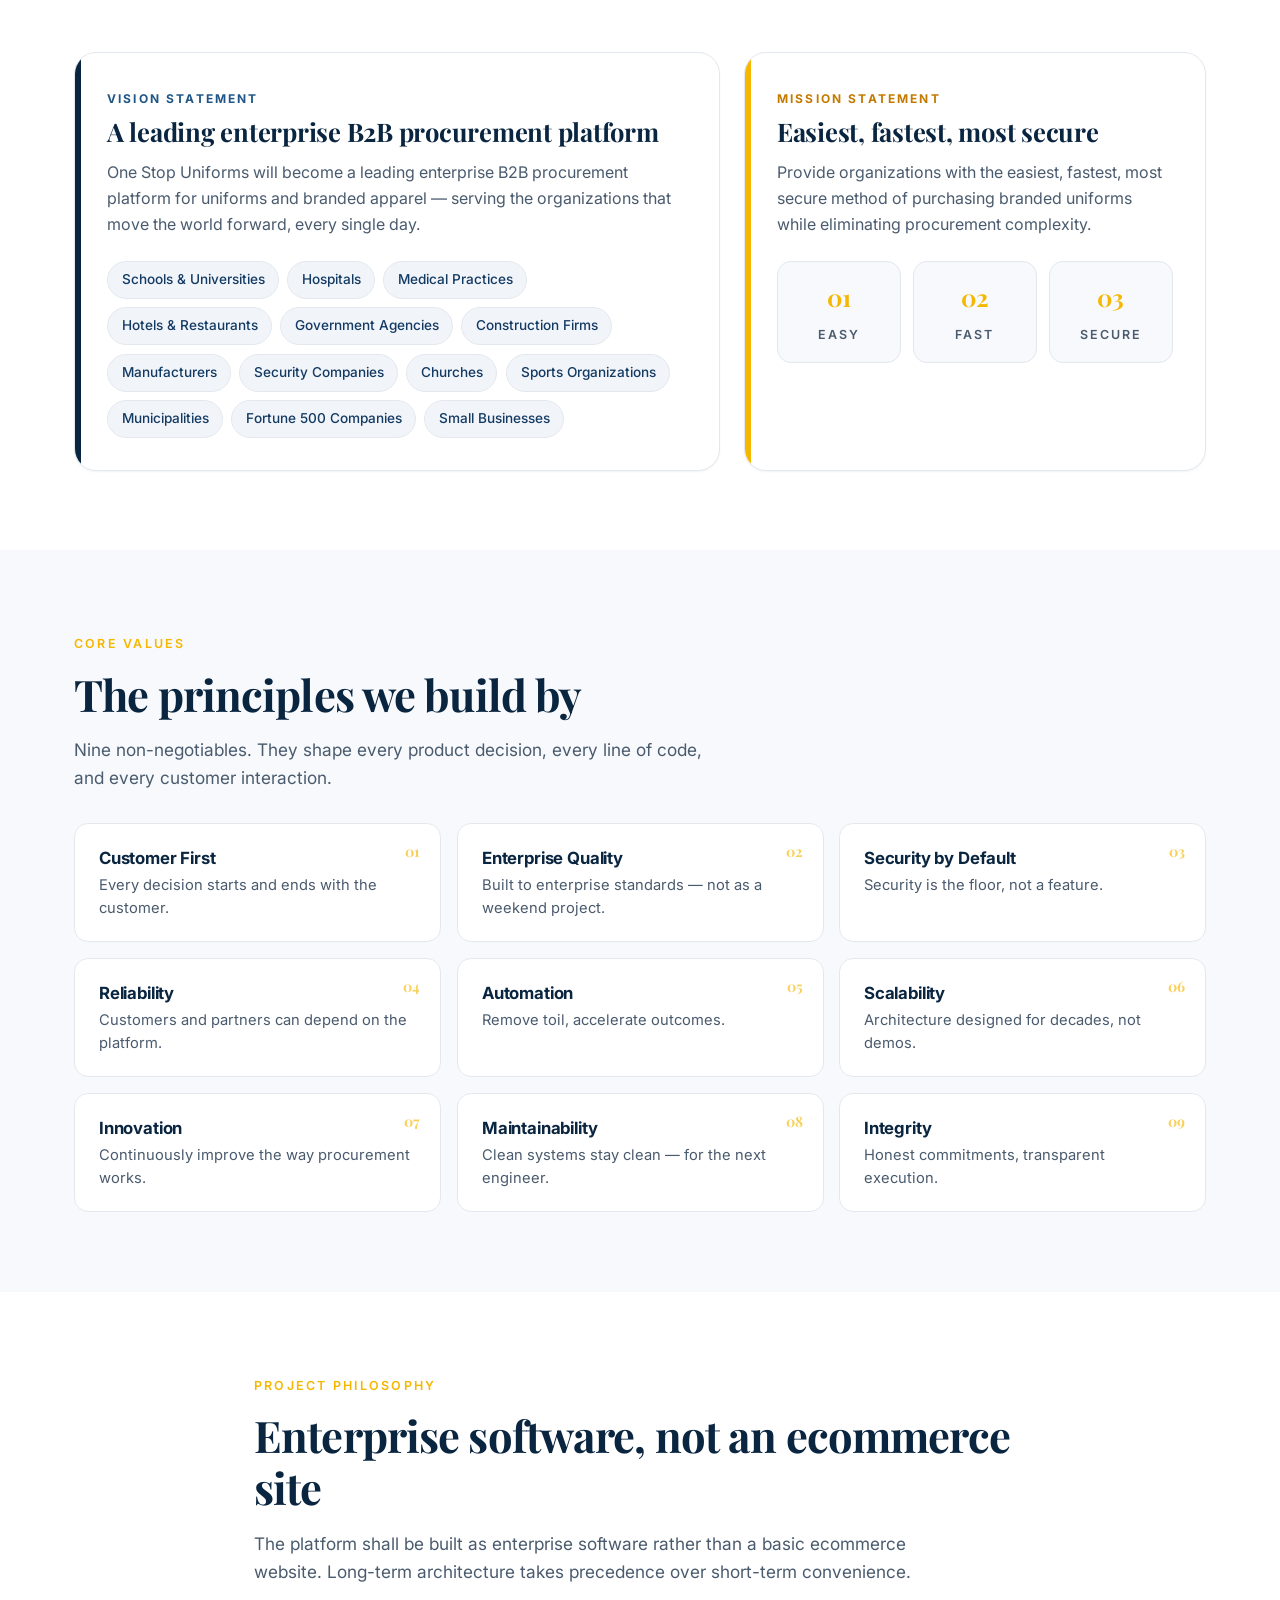
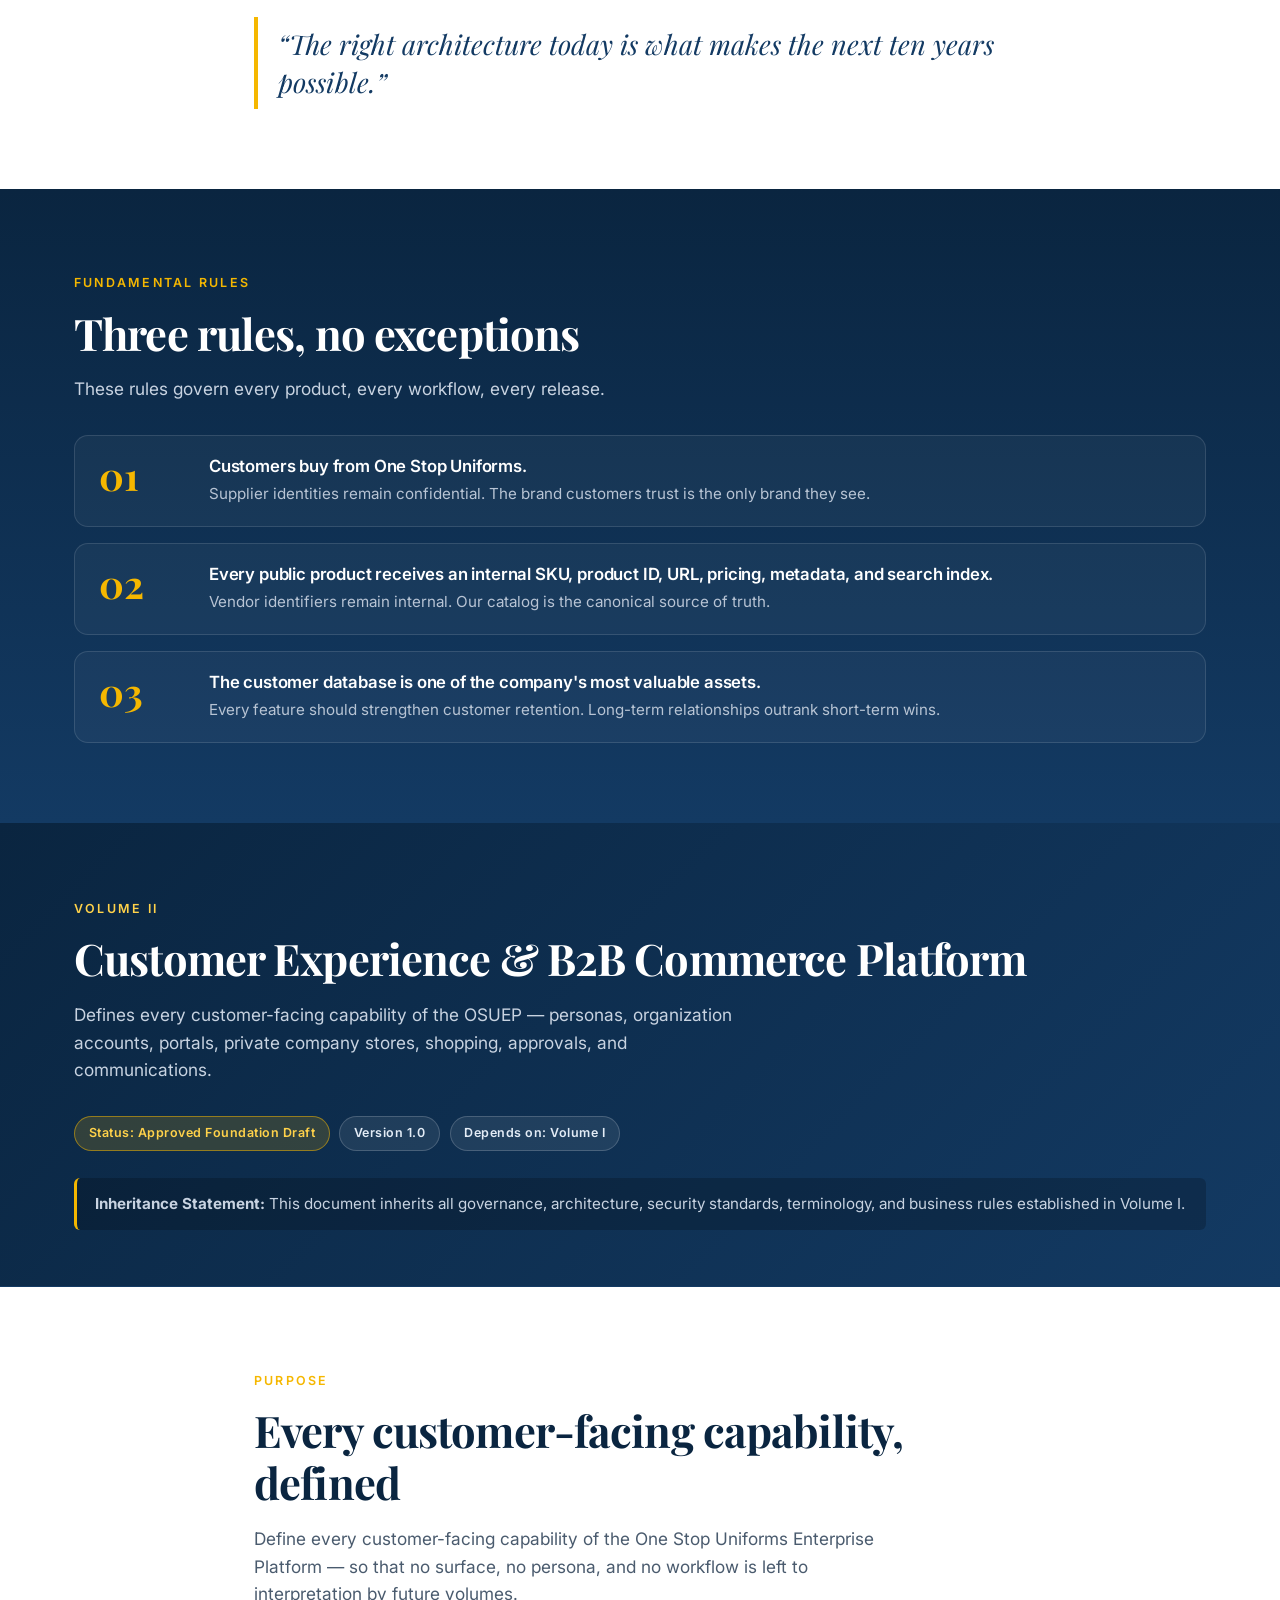
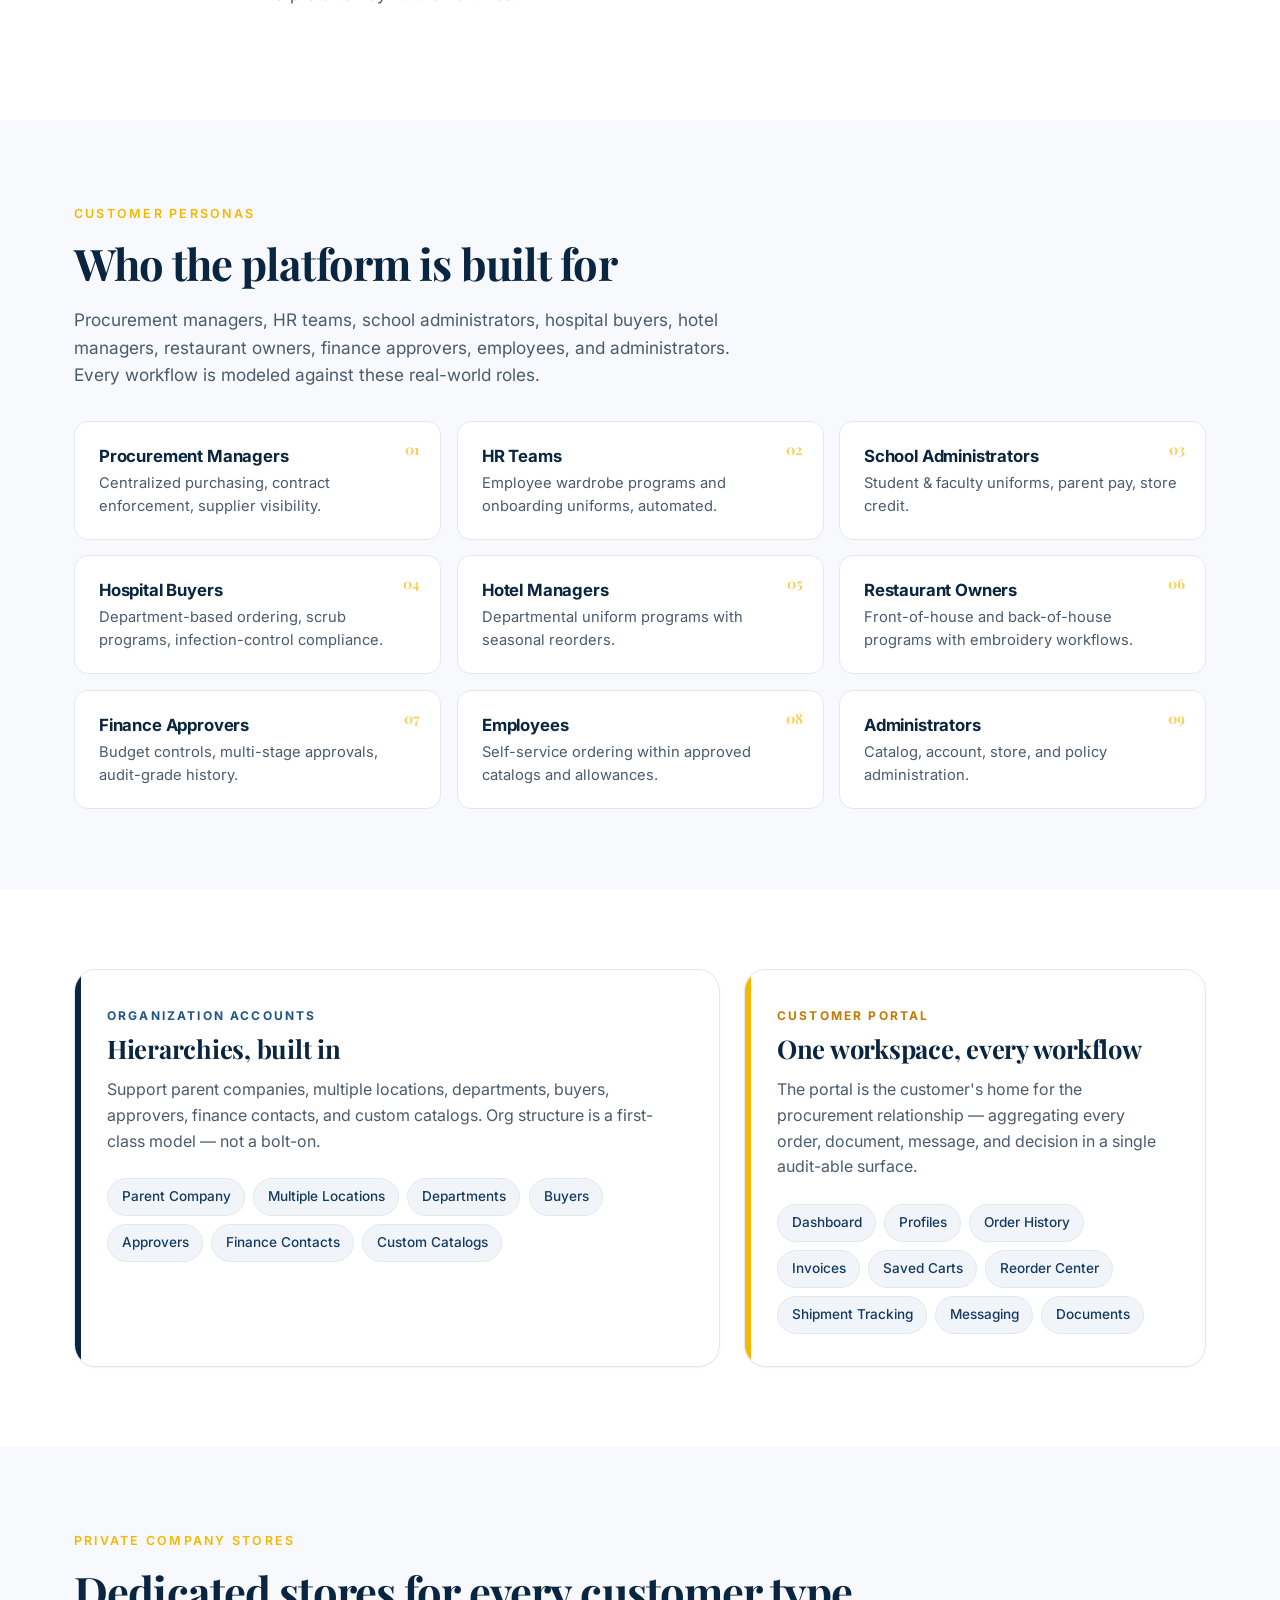
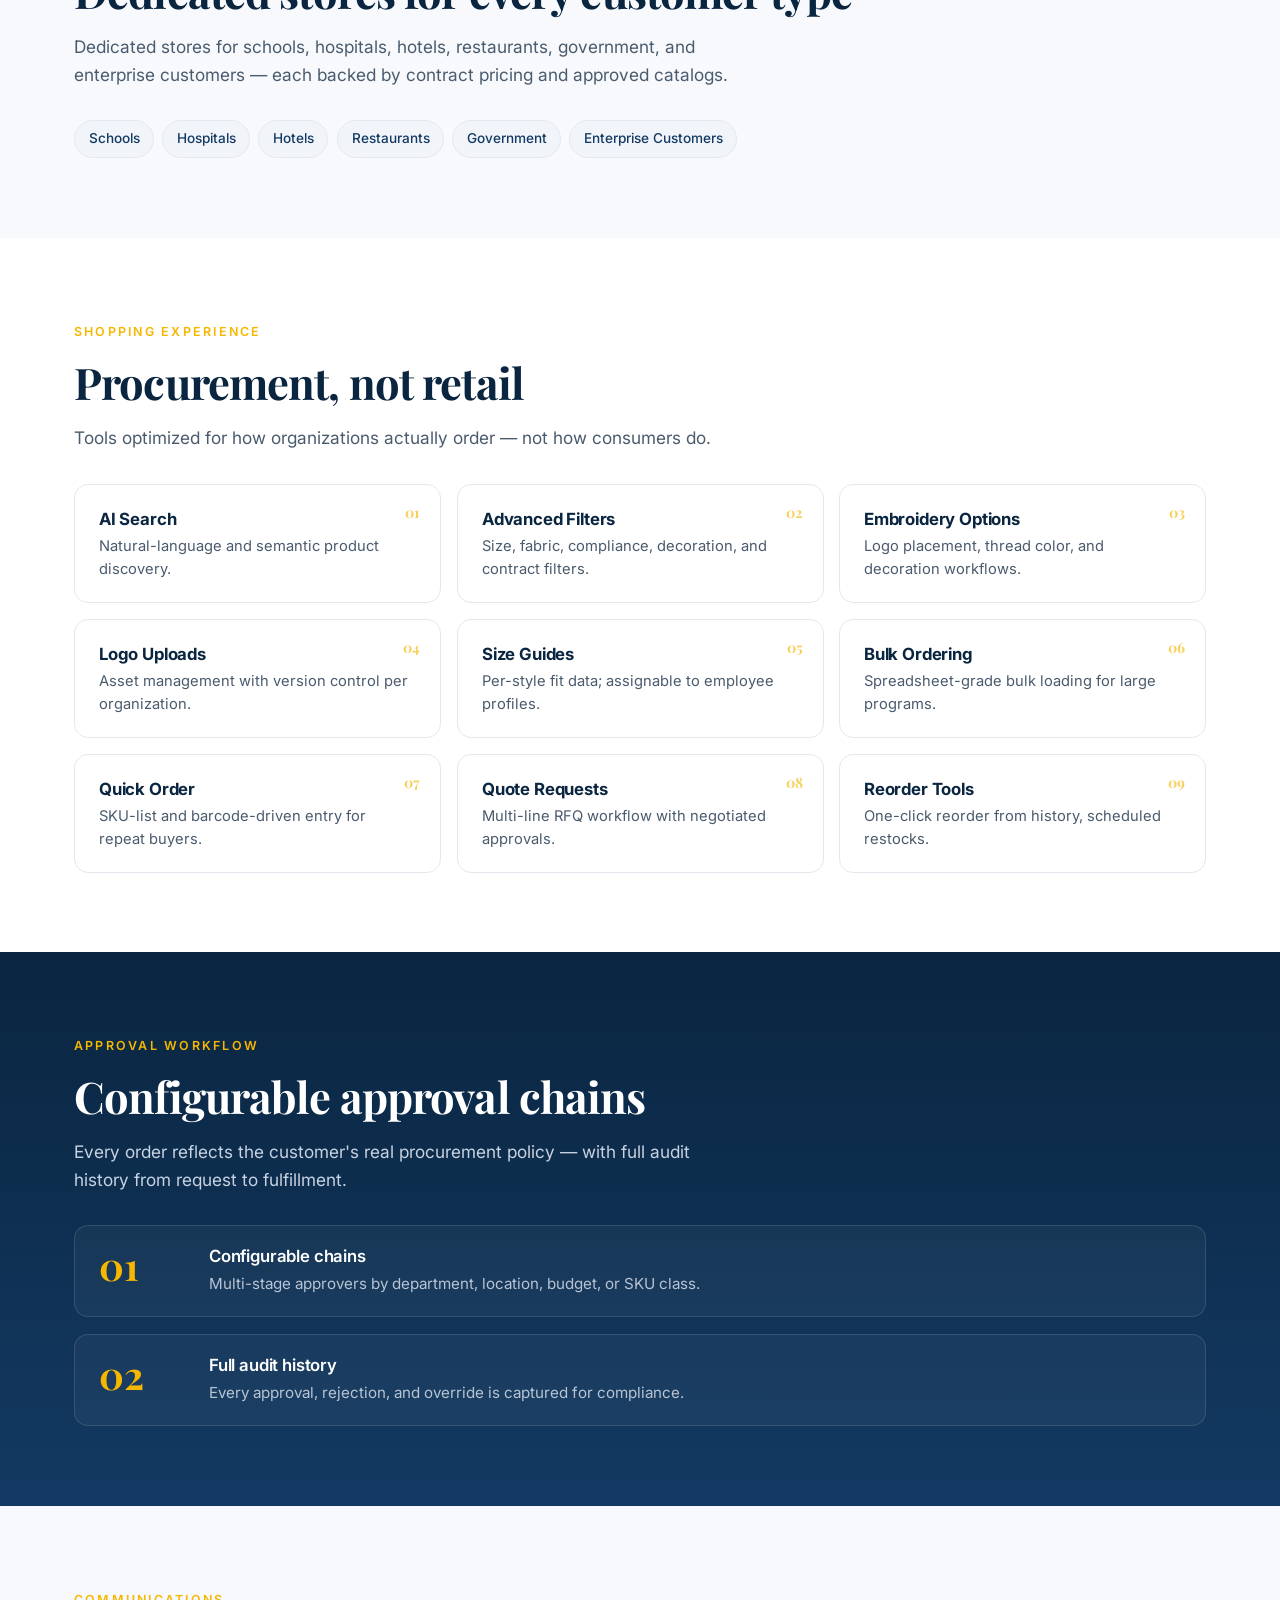
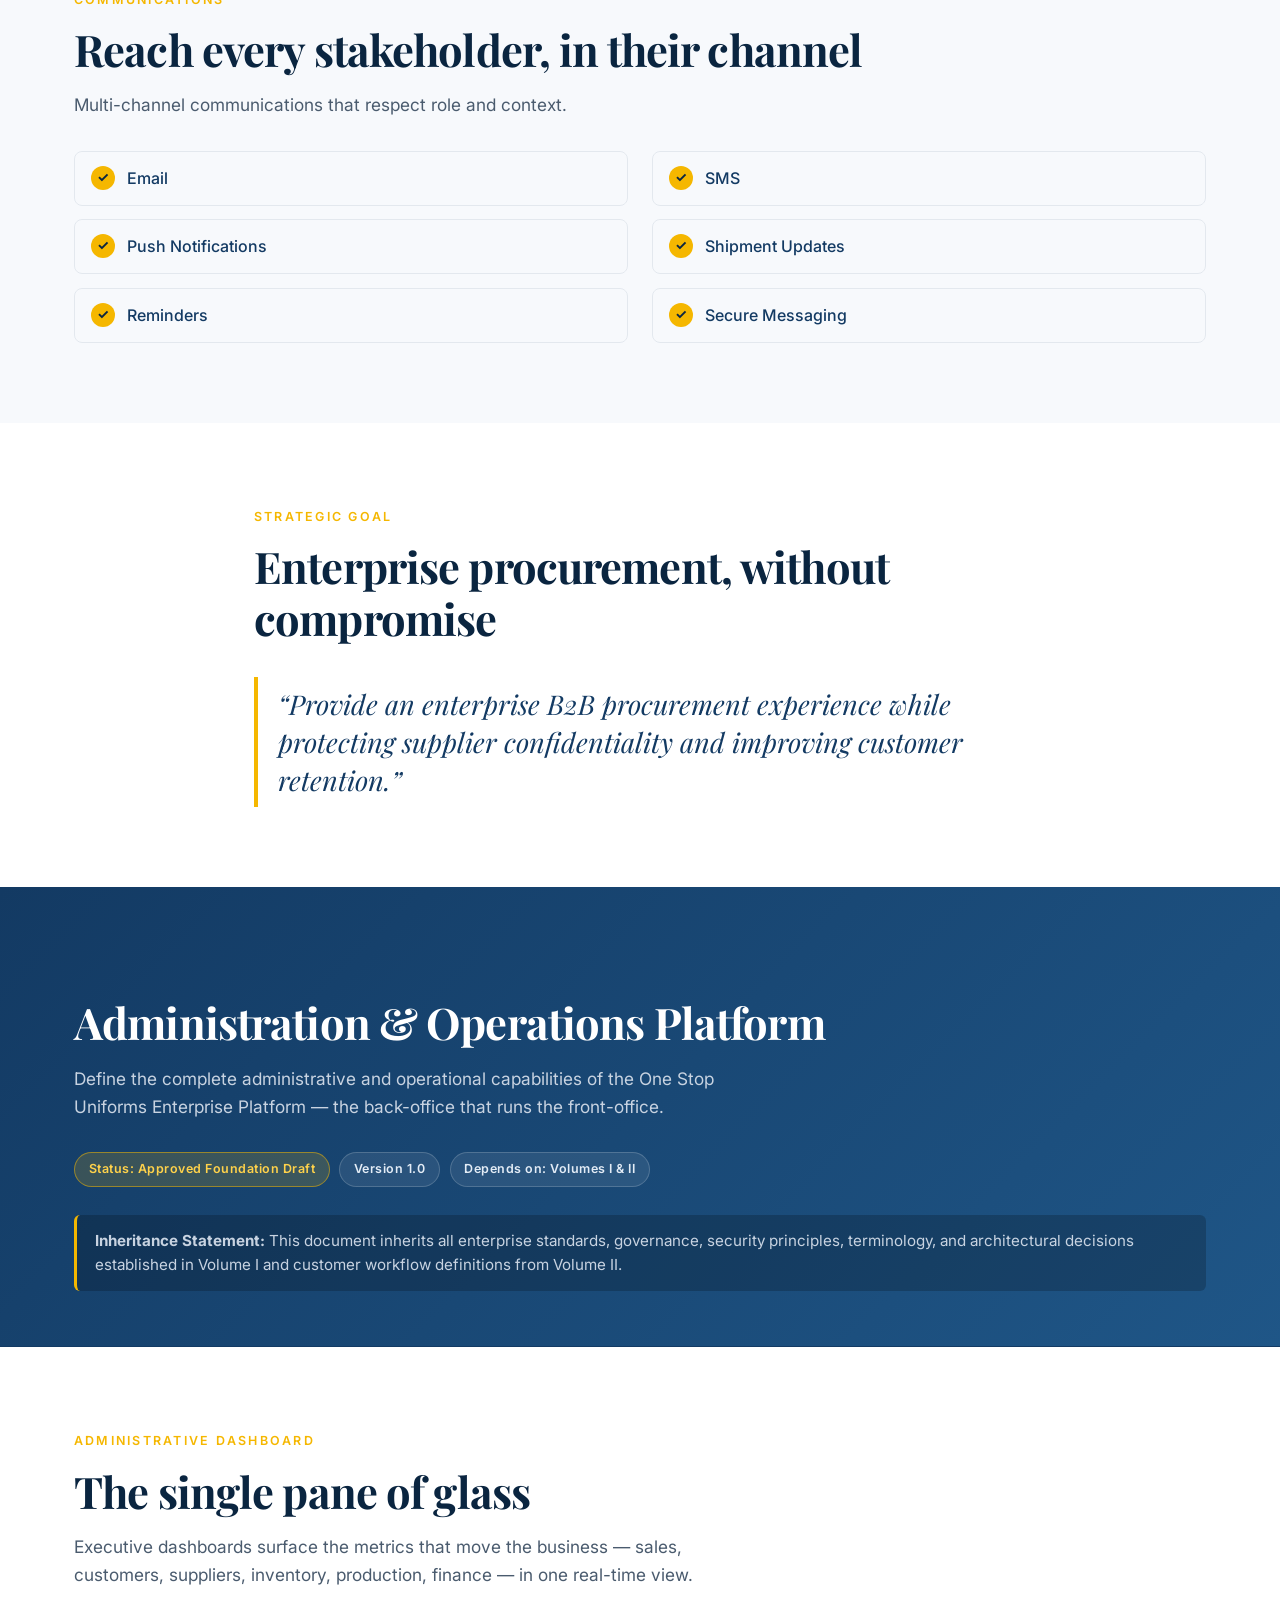
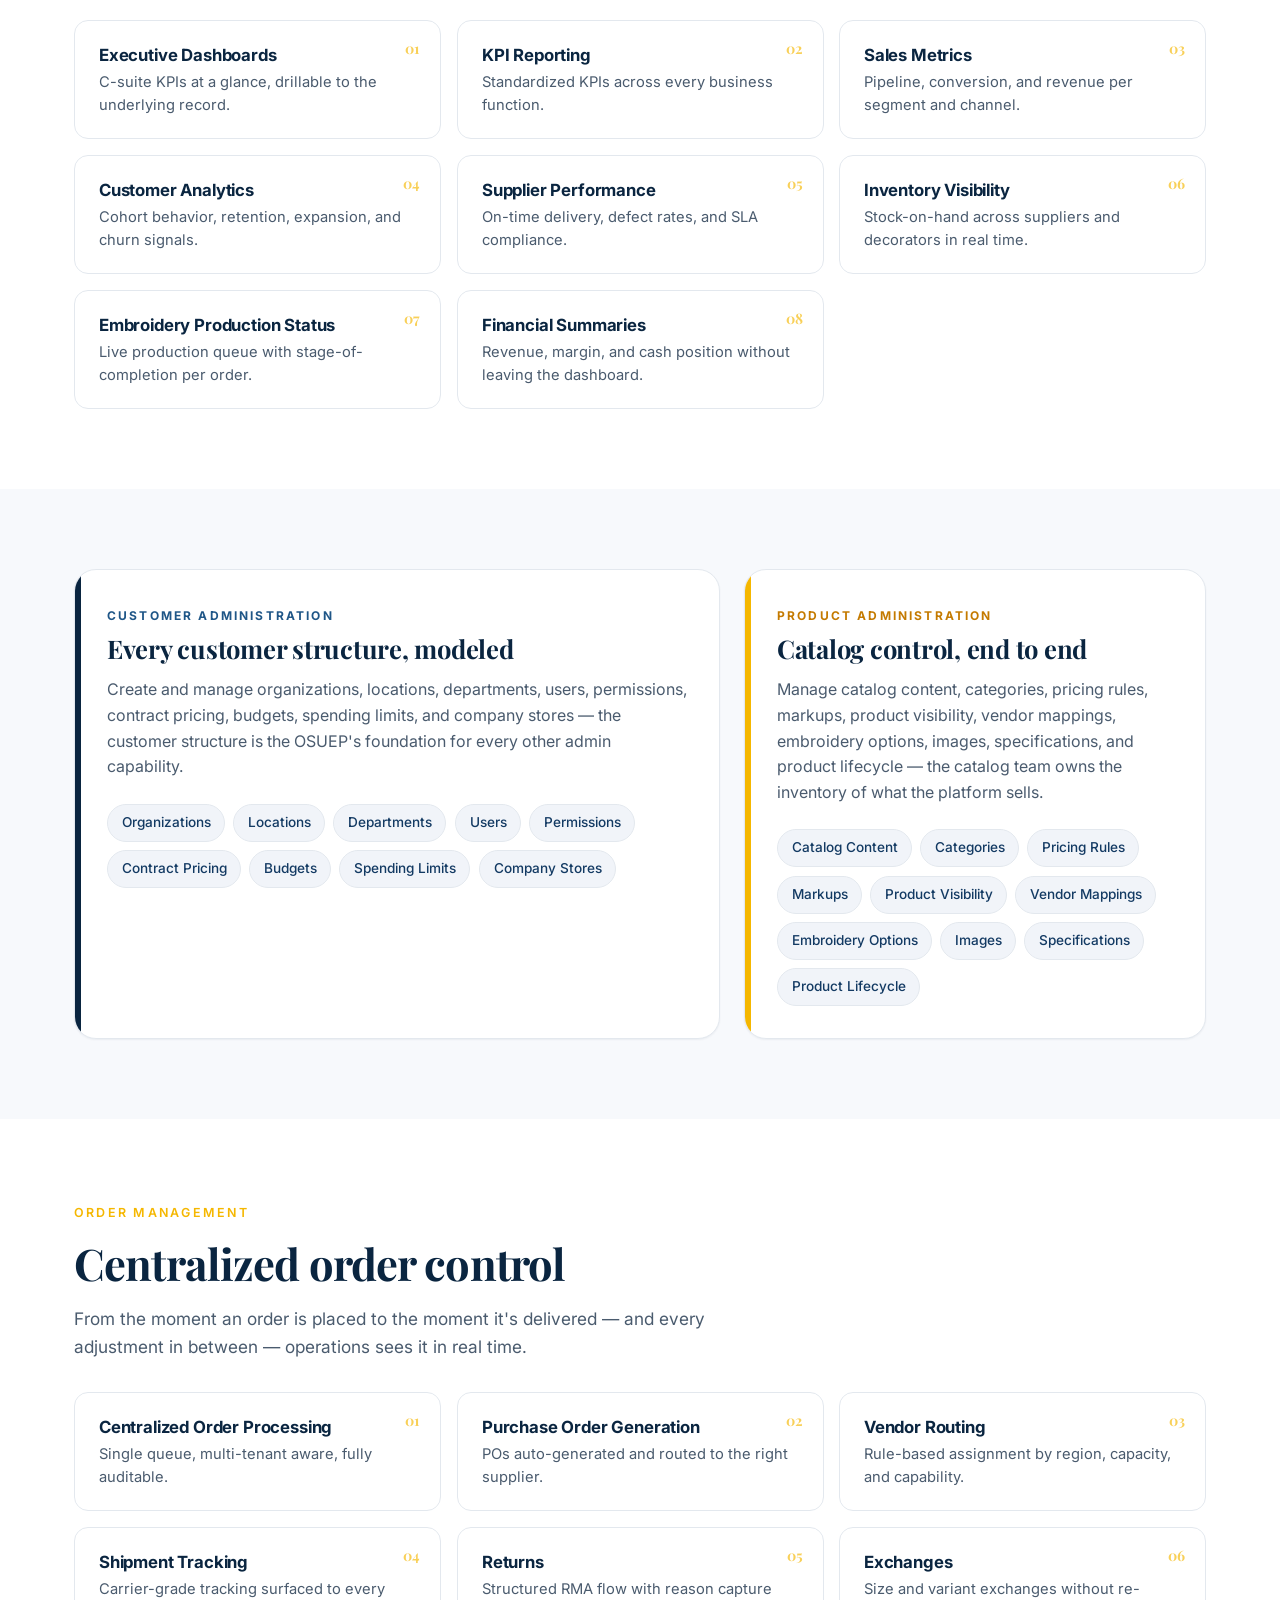
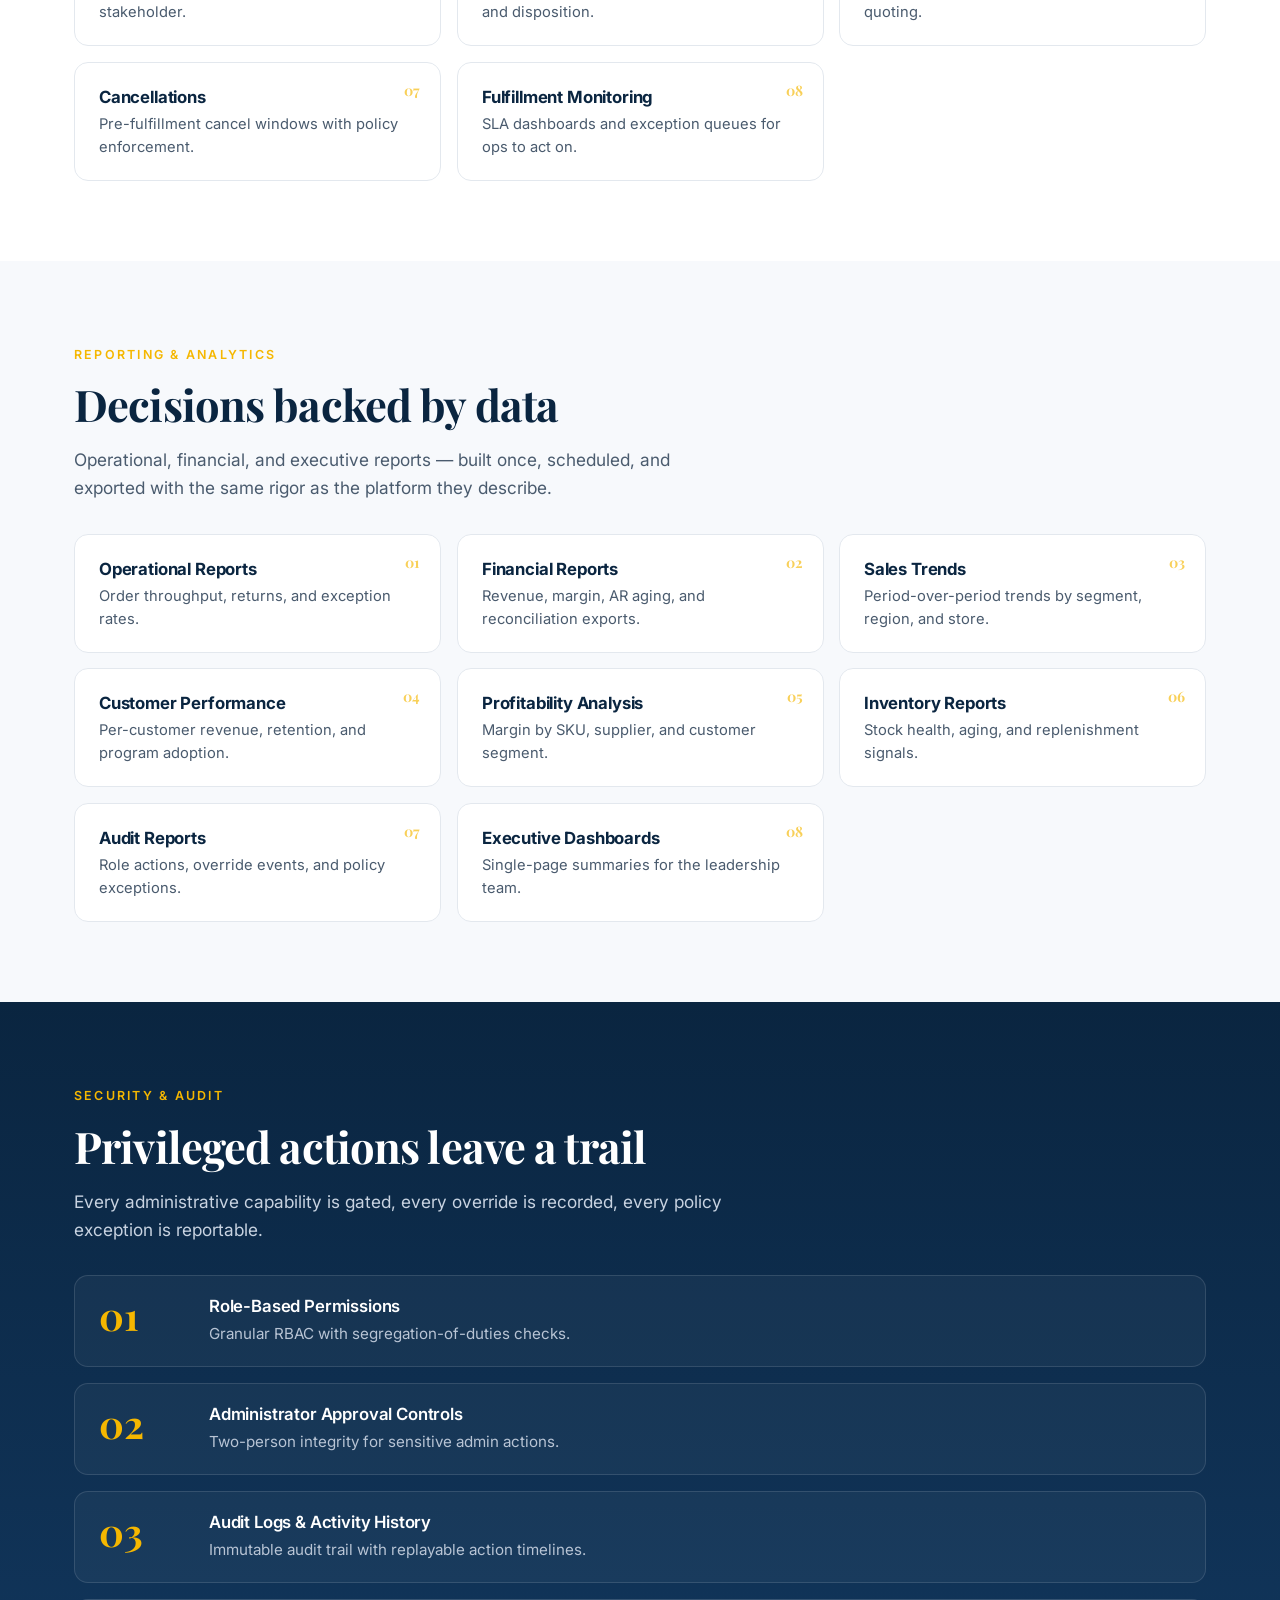
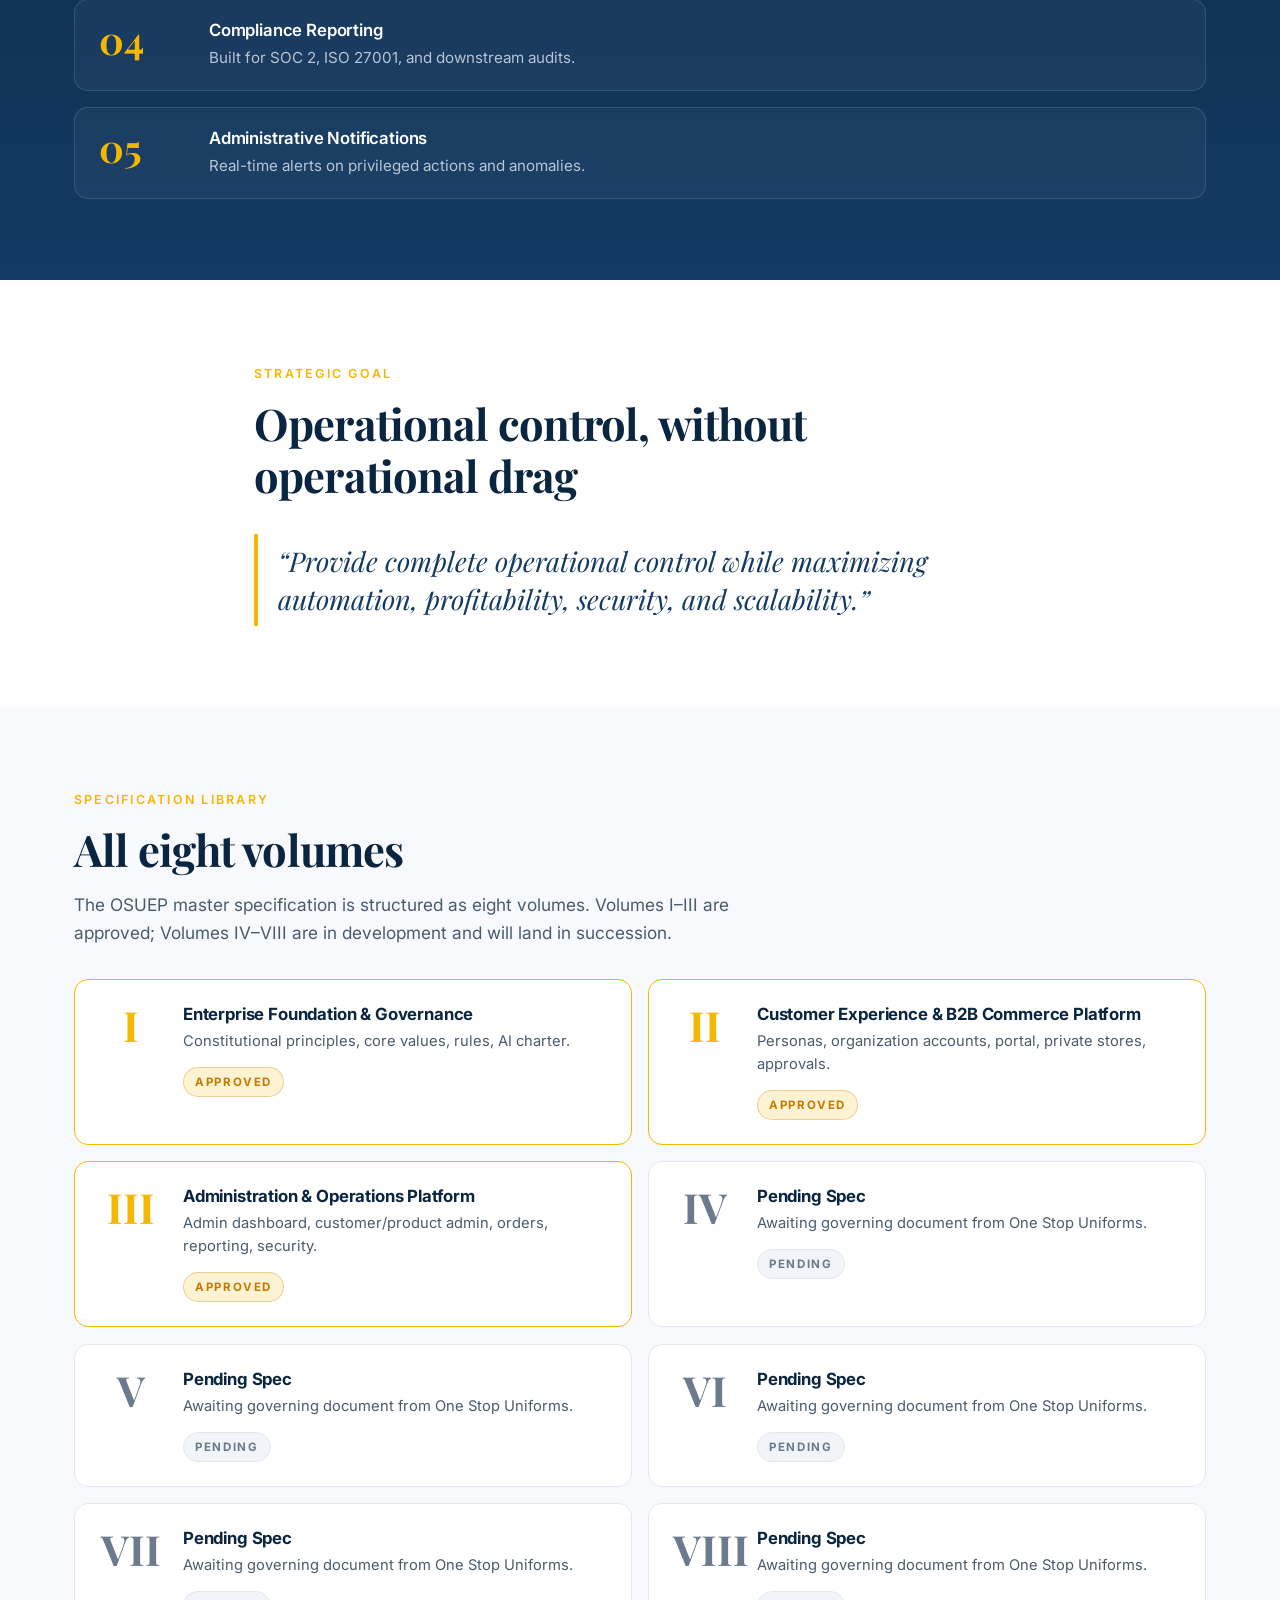
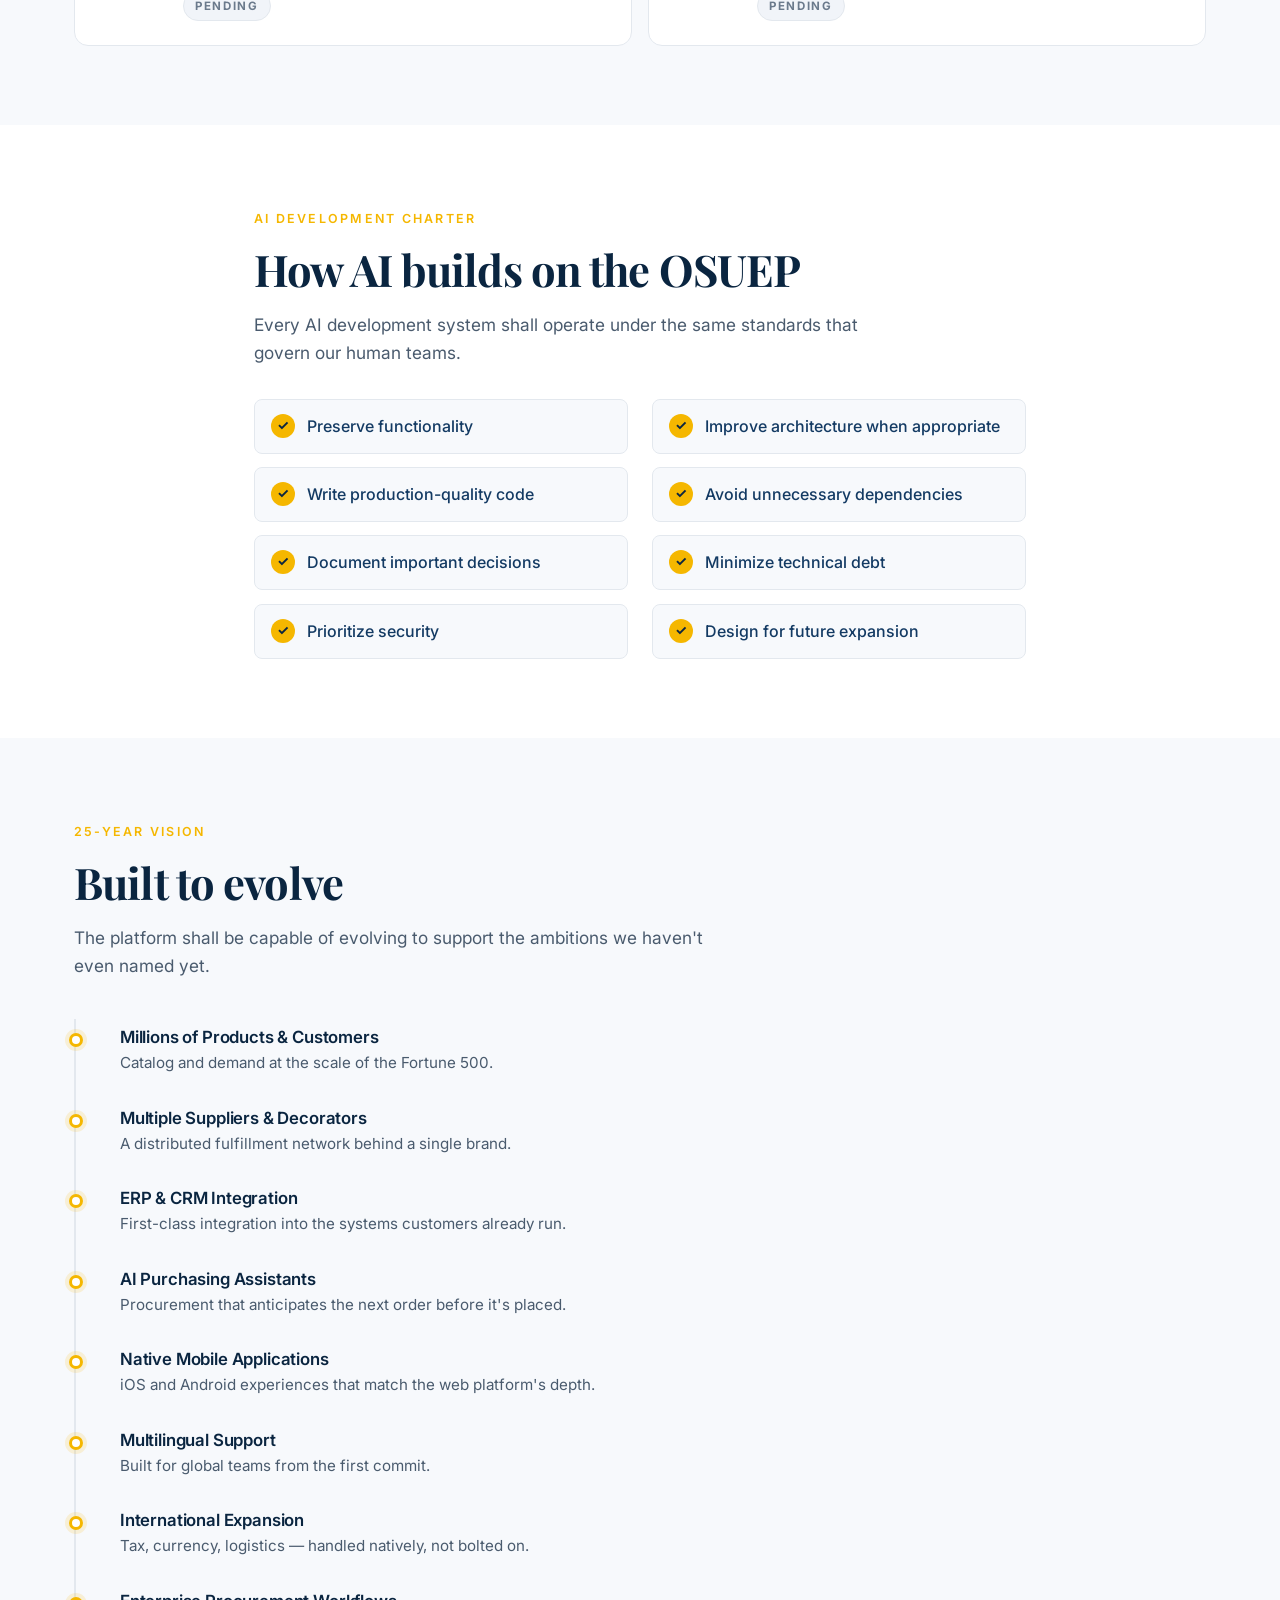
==== commit 320ec846: "feat: add Volume III — Administration & Operations Platform Six pillars: - Administrative Dashboard " ====
--- a/index.html
+++ b/index.html
@@ -7,7 +7,7 @@
   <meta name="author" content="One Stop Uniforms" />
   <meta name="robots" content="index,follow" />
   <meta property="og:title" content="One Stop Uniforms — Enterprise Master Specification" />
-  <meta property="og:description" content="The constitutional foundation of the OSUEP. Volumes I–II approved; volumes III–VIII in spec." />
+  <meta property="og:description" content="The constitutional foundation of the OSUEP. Volumes I–III approved; volumes IV–VIII in spec." />
   <meta property="og:type" content="website" />
   <title>One Stop Uniforms — Enterprise Master Specification</title>
   <link rel="icon" href="data:image/svg+xml,%3Csvg xmlns='http://www.w3.org/2000/svg' viewBox='0 0 64 64'%3E%3Crect width='64' height='64' rx='12' fill='%230a2540'/%3E%3Ctext x='50%25' y='58%25' text-anchor='middle' font-family='Georgia,serif' font-size='34' font-weight='700' fill='%23f5b700'%3EO%3C/text%3E%3C/svg%3E" />
@@ -23,7 +23,7 @@
   <!-- Top bar -->
   <div class="topbar">
     <div class="container topbar__inner">
-      <span class="topbar__badge">Volumes I–II · Approved Foundation Drafts</span>
+      <span class="topbar__badge">Volumes I–III · Approved Foundation Drafts</span>
       <span class="topbar__meta">Enterprise Master Specification · Confidential — Internal Use Only</span>
     </div>
   </div>
@@ -47,6 +47,7 @@
       <nav class="nav" aria-label="Primary">
         <a href="#vol1">Vol I</a>
         <a href="#vol2">Vol II</a>
+        <a href="#vol3">Vol III</a>
         <a href="#library">Library</a>
         <a href="#charter">AI Charter</a>
         <a href="#roadmap">25-Year Vision</a>
@@ -60,6 +61,7 @@
     <nav class="nav-mobile" id="navMobile" aria-label="Mobile">
       <a href="#vol1">Volume I — Foundation</a>
       <a href="#vol2">Volume II — Customer Experience</a>
+      <a href="#vol3">Volume III — Administration &amp; Operations</a>
       <a href="#library">Specification Library</a>
       <a href="#charter">AI Charter</a>
       <a href="#roadmap">25-Year Vision</a>
@@ -82,13 +84,14 @@
         </p>
         <div class="hero__meta">
           <div><span class="hero__meta-label">Volumes</span><span class="hero__meta-value">I – VIII</span></div>
-          <div><span class="hero__meta-label">Approved</span><span class="hero__meta-value">2 of 8</span></div>
+          <div><span class="hero__meta-label">Approved</span><span class="hero__meta-value">3 of 8</span></div>
           <div><span class="hero__meta-label">Version</span><span class="hero__meta-value">1.0</span></div>
           <div><span class="hero__meta-label">Owner</span><span class="hero__meta-value">One Stop Uniforms</span></div>
         </div>
         <div class="hero__cta">
           <a href="#vol1" class="btn btn--primary">Read Volume I</a>
           <a href="#vol2" class="btn btn--ghost">Volume II</a>
+          <a href="#vol3" class="btn btn--ghost">Volume III</a>
           <a href="#library" class="btn btn--ghost">All 8 Volumes</a>
         </div>
       </div>
@@ -456,6 +459,211 @@
 
     </div><!-- /#vol2 -->
 
+    <!-- ====================== VOLUME III ====================== -->
+    <div id="vol3">
+
+    <!-- Volume III banner -->
+    <section class="section volume-banner volume-banner--accent" id="volume-3">
+      <div class="container">
+        <p class="section__eyebrow">Volume III</p>
+        <h2 class="section__title">Administration &amp; Operations Platform</h2>
+        <p class="section__lede">
+          Define the complete administrative and operational capabilities of the One
+          Stop Uniforms Enterprise Platform — the back-office that runs the front-office.
+        </p>
+        <div class="volume-meta">
+          <span class="volume-meta__pill volume-meta__pill--approved">Status: Approved Foundation Draft</span>
+          <span class="volume-meta__pill">Version 1.0</span>
+          <span class="volume-meta__pill">Depends on: Volumes I &amp; II</span>
+        </div>
+        <div class="volume-banner__quote">
+          <strong>Inheritance Statement:</strong> This document inherits all
+          enterprise standards, governance, security principles, terminology, and
+          architectural decisions established in Volume I and customer workflow
+          definitions from Volume II.
+        </div>
+      </div>
+    </section>
+
+    <!-- Vol III — Administrative Dashboard -->
+    <section class="section" id="vol3-dashboard">
+      <div class="container">
+        <p class="section__eyebrow">Administrative Dashboard</p>
+        <h2 class="section__title">The single pane of glass</h2>
+        <p class="section__lede">
+          Executive dashboards surface the metrics that move the business — sales,
+          customers, suppliers, inventory, production, finance — in one real-time view.
+        </p>
+        <ul class="values-grid">
+          <li class="value" data-i="01"><h4>Executive Dashboards</h4><p>C-suite KPIs at a glance, drillable to the underlying record.</p></li>
+          <li class="value" data-i="02"><h4>KPI Reporting</h4><p>Standardized KPIs across every business function.</p></li>
+          <li class="value" data-i="03"><h4>Sales Metrics</h4><p>Pipeline, conversion, and revenue per segment and channel.</p></li>
+          <li class="value" data-i="04"><h4>Customer Analytics</h4><p>Cohort behavior, retention, expansion, and churn signals.</p></li>
+          <li class="value" data-i="05"><h4>Supplier Performance</h4><p>On-time delivery, defect rates, and SLA compliance.</p></li>
+          <li class="value" data-i="06"><h4>Inventory Visibility</h4><p>Stock-on-hand across suppliers and decorators in real time.</p></li>
+          <li class="value" data-i="07"><h4>Embroidery Production Status</h4><p>Live production queue with stage-of-completion per order.</p></li>
+          <li class="value" data-i="08"><h4>Financial Summaries</h4><p>Revenue, margin, and cash position without leaving the dashboard.</p></li>
+        </ul>
+      </div>
+    </section>
+
+    <!-- Vol III — Customer + Product Admin (split) -->
+    <section class="section section--split section--alt" id="vol3-customerproductadmin">
+      <div class="container">
+        <div class="card card--feature">
+          <p class="card__eyebrow">Customer Administration</p>
+          <h3 class="card__title">Every customer structure, modeled</h3>
+          <p class="card__body">
+            Create and manage organizations, locations, departments, users,
+            permissions, contract pricing, budgets, spending limits, and
+            company stores — the customer structure is the OSUEP's foundation
+            for every other admin capability.
+          </p>
+          <ul class="chip-grid" aria-label="Customer administration capabilities">
+            <li class="chip">Organizations</li>
+            <li class="chip">Locations</li>
+            <li class="chip">Departments</li>
+            <li class="chip">Users</li>
+            <li class="chip">Permissions</li>
+            <li class="chip">Contract Pricing</li>
+            <li class="chip">Budgets</li>
+            <li class="chip">Spending Limits</li>
+            <li class="chip">Company Stores</li>
+          </ul>
+        </div>
+
+        <div class="card card--feature card--accent">
+          <p class="card__eyebrow">Product Administration</p>
+          <h3 class="card__title">Catalog control, end to end</h3>
+          <p class="card__body">
+            Manage catalog content, categories, pricing rules, markups, product
+            visibility, vendor mappings, embroidery options, images,
+            specifications, and product lifecycle — the catalog team owns the
+            inventory of what the platform sells.
+          </p>
+          <ul class="chip-grid" aria-label="Product administration capabilities">
+            <li class="chip">Catalog Content</li>
+            <li class="chip">Categories</li>
+            <li class="chip">Pricing Rules</li>
+            <li class="chip">Markups</li>
+            <li class="chip">Product Visibility</li>
+            <li class="chip">Vendor Mappings</li>
+            <li class="chip">Embroidery Options</li>
+            <li class="chip">Images</li>
+            <li class="chip">Specifications</li>
+            <li class="chip">Product Lifecycle</li>
+          </ul>
+        </div>
+      </div>
+    </section>
+
+    <!-- Vol III — Order Management -->
+    <section class="section" id="vol3-orders">
+      <div class="container">
+        <p class="section__eyebrow">Order Management</p>
+        <h2 class="section__title">Centralized order control</h2>
+        <p class="section__lede">
+          From the moment an order is placed to the moment it's delivered — and every
+          adjustment in between — operations sees it in real time.
+        </p>
+        <ul class="values-grid">
+          <li class="value" data-i="01"><h4>Centralized Order Processing</h4><p>Single queue, multi-tenant aware, fully auditable.</p></li>
+          <li class="value" data-i="02"><h4>Purchase Order Generation</h4><p>POs auto-generated and routed to the right supplier.</p></li>
+          <li class="value" data-i="03"><h4>Vendor Routing</h4><p>Rule-based assignment by region, capacity, and capability.</p></li>
+          <li class="value" data-i="04"><h4>Shipment Tracking</h4><p>Carrier-grade tracking surfaced to every stakeholder.</p></li>
+          <li class="value" data-i="05"><h4>Returns</h4><p>Structured RMA flow with reason capture and disposition.</p></li>
+          <li class="value" data-i="06"><h4>Exchanges</h4><p>Size and variant exchanges without re-quoting.</p></li>
+          <li class="value" data-i="07"><h4>Cancellations</h4><p>Pre-fulfillment cancel windows with policy enforcement.</p></li>
+          <li class="value" data-i="08"><h4>Fulfillment Monitoring</h4><p>SLA dashboards and exception queues for ops to act on.</p></li>
+        </ul>
+      </div>
+    </section>
+
+    <!-- Vol III — Reporting & Analytics -->
+    <section class="section section--alt" id="vol3-reporting">
+      <div class="container">
+        <p class="section__eyebrow">Reporting &amp; Analytics</p>
+        <h2 class="section__title">Decisions backed by data</h2>
+        <p class="section__lede">
+          Operational, financial, and executive reports — built once, scheduled,
+          and exported with the same rigor as the platform they describe.
+        </p>
+        <ul class="values-grid">
+          <li class="value" data-i="01"><h4>Operational Reports</h4><p>Order throughput, returns, and exception rates.</p></li>
+          <li class="value" data-i="02"><h4>Financial Reports</h4><p>Revenue, margin, AR aging, and reconciliation exports.</p></li>
+          <li class="value" data-i="03"><h4>Sales Trends</h4><p>Period-over-period trends by segment, region, and store.</p></li>
+          <li class="value" data-i="04"><h4>Customer Performance</h4><p>Per-customer revenue, retention, and program adoption.</p></li>
+          <li class="value" data-i="05"><h4>Profitability Analysis</h4><p>Margin by SKU, supplier, and customer segment.</p></li>
+          <li class="value" data-i="06"><h4>Inventory Reports</h4><p>Stock health, aging, and replenishment signals.</p></li>
+          <li class="value" data-i="07"><h4>Audit Reports</h4><p>Role actions, override events, and policy exceptions.</p></li>
+          <li class="value" data-i="08"><h4>Executive Dashboards</h4><p>Single-page summaries for the leadership team.</p></li>
+        </ul>
+      </div>
+    </section>
+
+    <!-- Vol III — Security & Audit (dark) -->
+    <section class="section section--dark" id="vol3-security">
+      <div class="container">
+        <p class="section__eyebrow section__eyebrow--light">Security &amp; Audit</p>
+        <h2 class="section__title section__title--light">Privileged actions leave a trail</h2>
+        <p class="section__lede section__lede--light">
+          Every administrative capability is gated, every override is recorded,
+          every policy exception is reportable.
+        </p>
+        <ol class="rules-list">
+          <li class="rule">
+            <span class="rule__num">01</span>
+            <div class="rule__body">
+              <h4>Role-Based Permissions</h4>
+              <p>Granular RBAC with segregation-of-duties checks.</p>
+            </div>
+          </li>
+          <li class="rule">
+            <span class="rule__num">02</span>
+            <div class="rule__body">
+              <h4>Administrator Approval Controls</h4>
+              <p>Two-person integrity for sensitive admin actions.</p>
+            </div>
+          </li>
+          <li class="rule">
+            <span class="rule__num">03</span>
+            <div class="rule__body">
+              <h4>Audit Logs &amp; Activity History</h4>
+              <p>Immutable audit trail with replayable action timelines.</p>
+            </div>
+          </li>
+          <li class="rule">
+            <span class="rule__num">04</span>
+            <div class="rule__body">
+              <h4>Compliance Reporting</h4>
+              <p>Built for SOC 2, ISO 27001, and downstream audits.</p>
+            </div>
+          </li>
+          <li class="rule">
+            <span class="rule__num">05</span>
+            <div class="rule__body">
+              <h4>Administrative Notifications</h4>
+              <p>Real-time alerts on privileged actions and anomalies.</p>
+            </div>
+          </li>
+        </ol>
+      </div>
+    </section>
+
+    <!-- Vol III — Strategic Goal -->
+    <section class="section" id="vol3-strategic-goal">
+      <div class="container container--narrow">
+        <p class="section__eyebrow">Strategic Goal</p>
+        <h2 class="section__title">Operational control, without operational drag</h2>
+        <blockquote class="pull-quote">
+          “Provide complete operational control while maximizing automation,
+          profitability, security, and scalability.”
+        </blockquote>
+      </div>
+    </section>
+
+    </div><!-- /#vol3 -->
+
     <!-- ====================== SPECIFICATION LIBRARY ====================== -->
     <section class="section section--alt" id="library">
       <div class="container">
@@ -463,7 +671,7 @@
         <h2 class="section__title">All eight volumes</h2>
         <p class="section__lede">
           The OSUEP master specification is structured as eight volumes. Volumes
-          I–II are approved; Volumes III–VIII are in development and will land in
+          I–III are approved; Volumes IV–VIII are in development and will land in
           succession.
         </p>
         <ul class="library" aria-label="Specification volumes">
@@ -483,12 +691,12 @@
               <span class="library__pill library__pill--ok">Approved</span>
             </div>
           </li>
-          <li class="library__item" id="lib-3">
+          <li class="library__item library__item--approved" id="lib-3">
             <span class="library__num">III</span>
             <div class="library__body">
-              <h4>Pending Spec</h4>
-              <p>Awaiting governing document from One Stop Uniforms.</p>
-              <span class="library__pill">Pending</span>
+              <h4>Administration &amp; Operations Platform</h4>
+              <p>Admin dashboard, customer/product admin, orders, reporting, security.</p>
+              <span class="library__pill library__pill--ok">Approved</span>
             </div>
           </li>
           <li class="library__item" id="lib-4">
@@ -607,6 +815,15 @@
             </svg>
             <p class="seal__label">Approved</p>
           </div>
+          <div class="seal seal--small">
+            <svg viewBox="0 0 200 200" width="100" height="100" aria-hidden="true">
+              <circle cx="100" cy="100" r="92" fill="none" stroke="#0a2540" stroke-width="3"/>
+              <circle cx="100" cy="100" r="74" fill="none" stroke="#0a2540" stroke-width="1"/>
+              <text x="100" y="90" text-anchor="middle" font-family="Georgia, serif" font-size="22" font-weight="700" fill="#0a2540">OSUEP</text>
+              <text x="100" y="115" text-anchor="middle" font-family="Inter, sans-serif" font-size="9" letter-spacing="2" fill="#0a2540">VOLUME III · v1.0</text>
+            </svg>
+            <p class="seal__label">Approved</p>
+          </div>
         </div>
       </div>
     </section>
@@ -621,6 +838,7 @@
       <div class="site-footer__links">
         <a href="#vol1">Volume I</a>
         <a href="#vol2">Volume II</a>
+        <a href="#vol3">Volume III</a>
         <a href="#library">Library</a>
         <a href="#charter">AI Charter</a>
         <a href="#roadmap">25-Year Vision</a>
--- a/styles.css
+++ b/styles.css
@@ -674,6 +674,9 @@
 .volume-banner--alt {
   background: linear-gradient(135deg, #0a2540 0%, #133a63 100%);
 }
+.volume-banner--accent {
+  background: linear-gradient(135deg, #133a63 0%, #1f5687 100%);
+}
 .volume-meta {
   display: flex;
   flex-wrap: wrap;
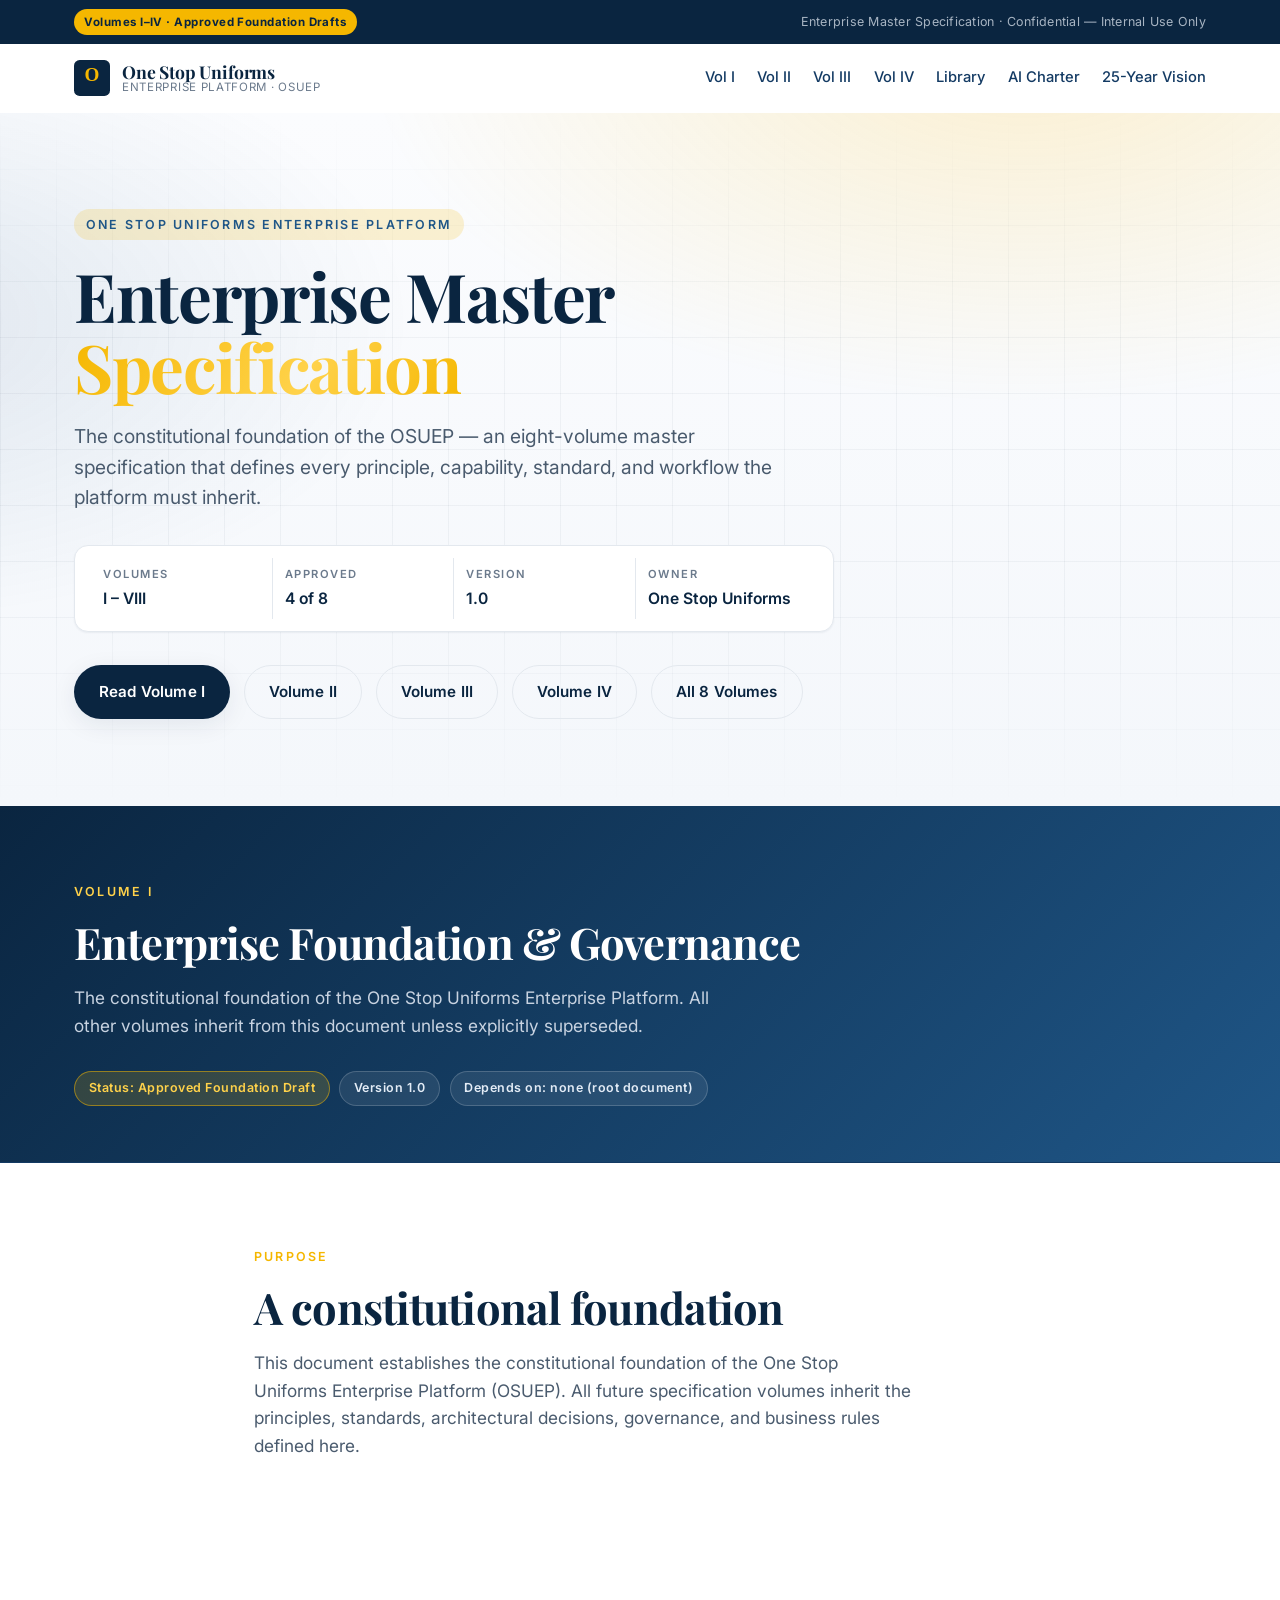
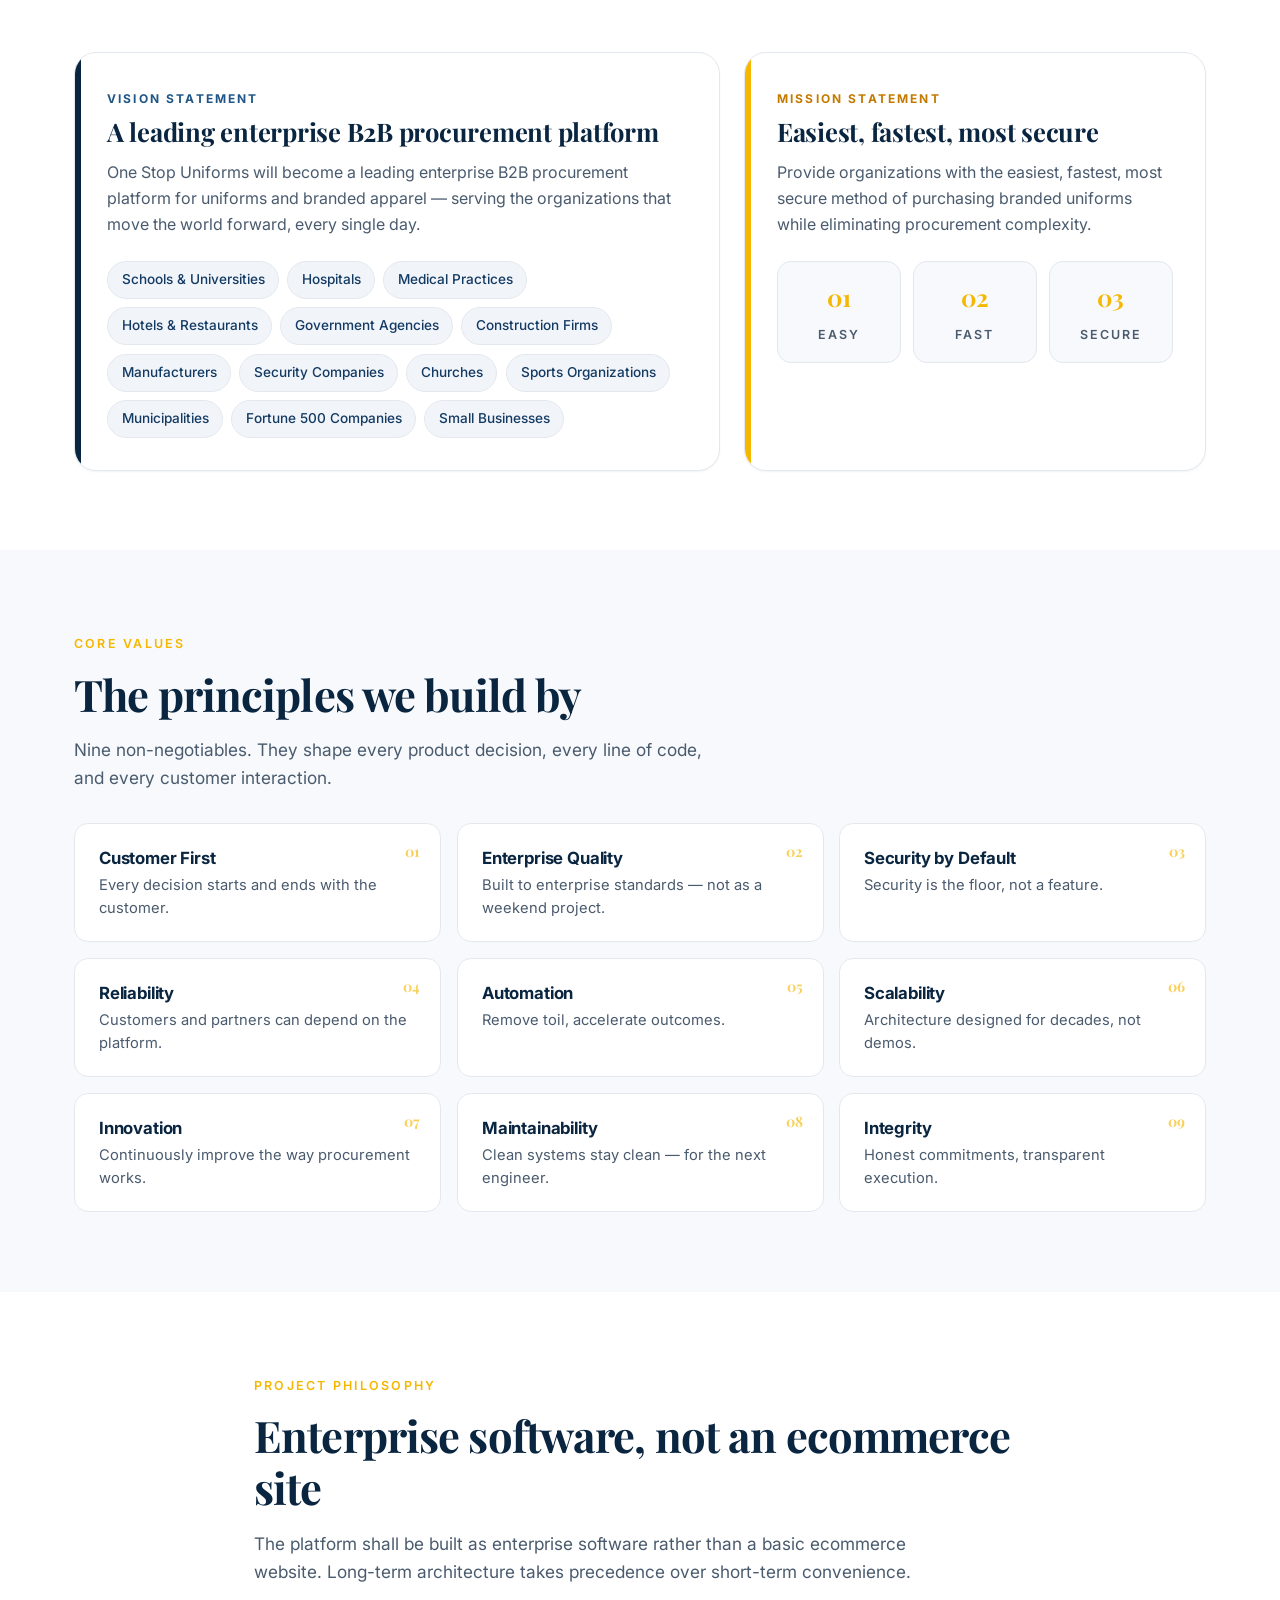
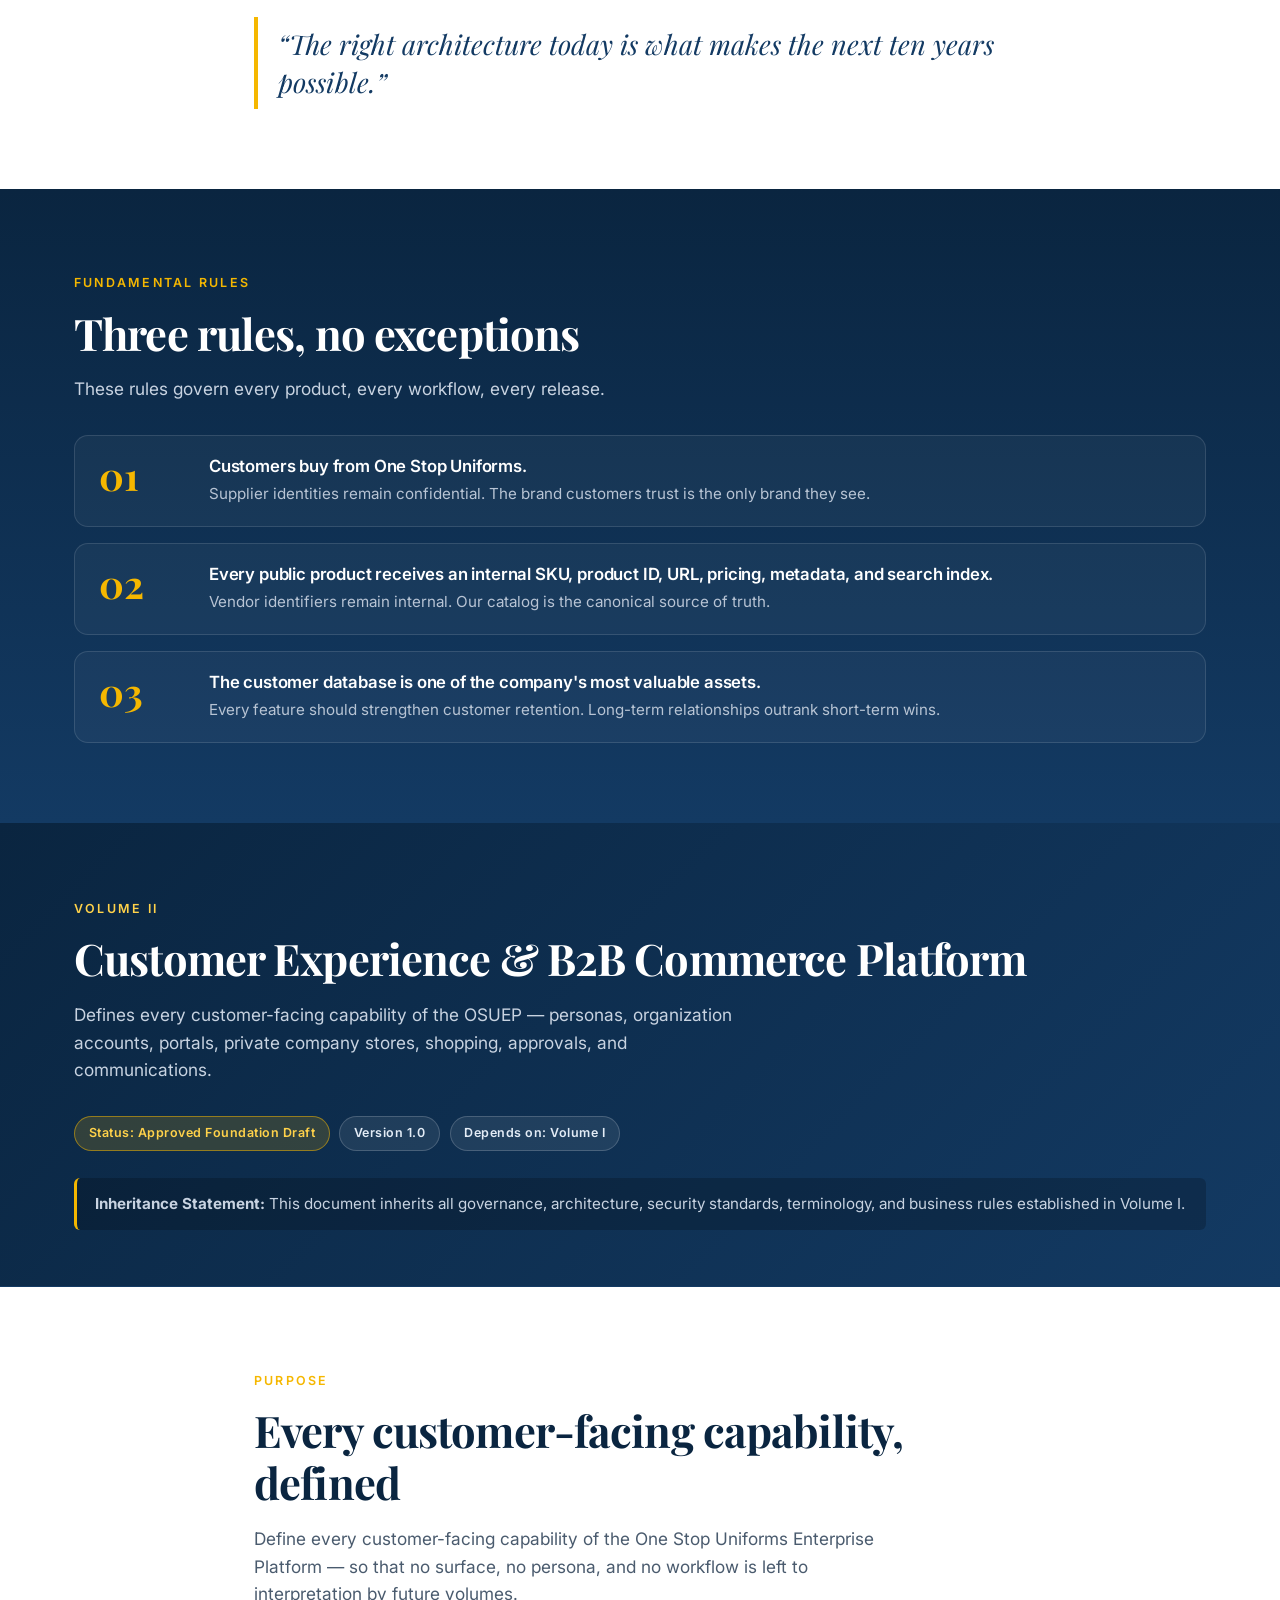
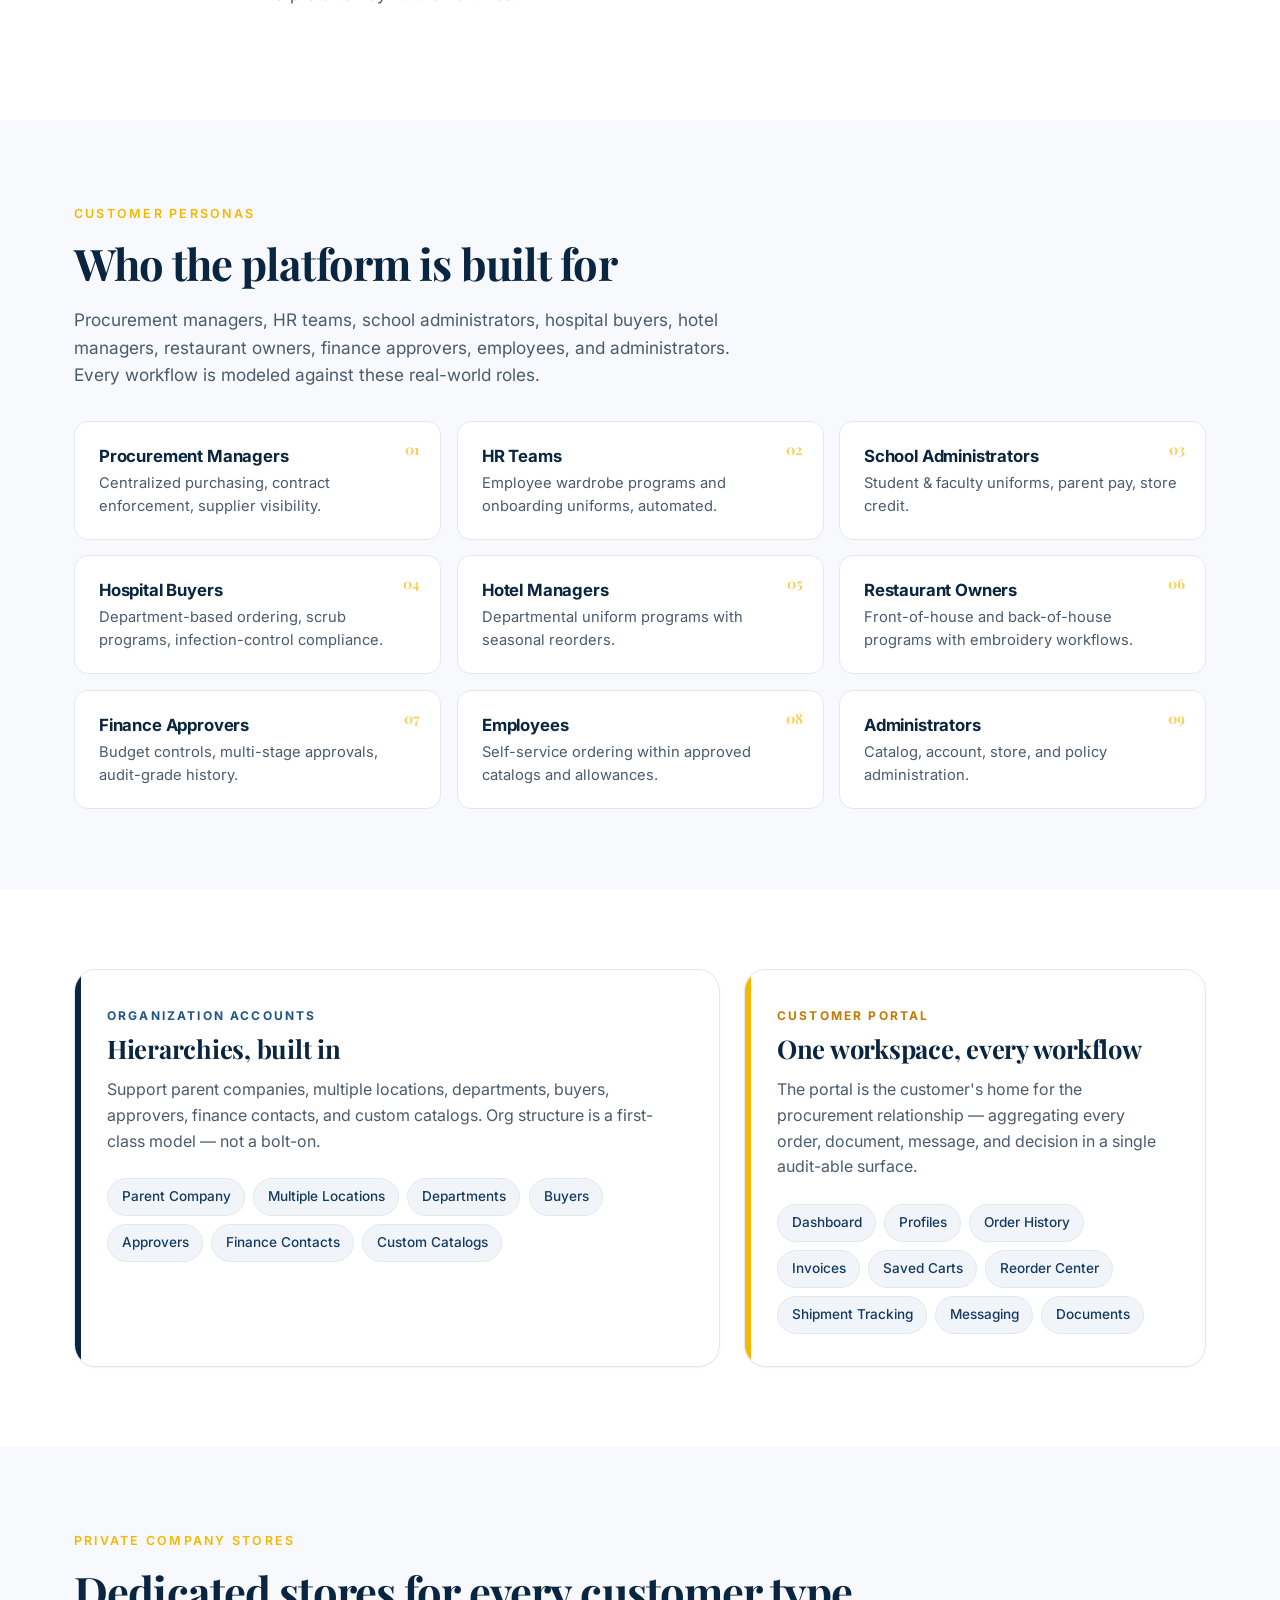
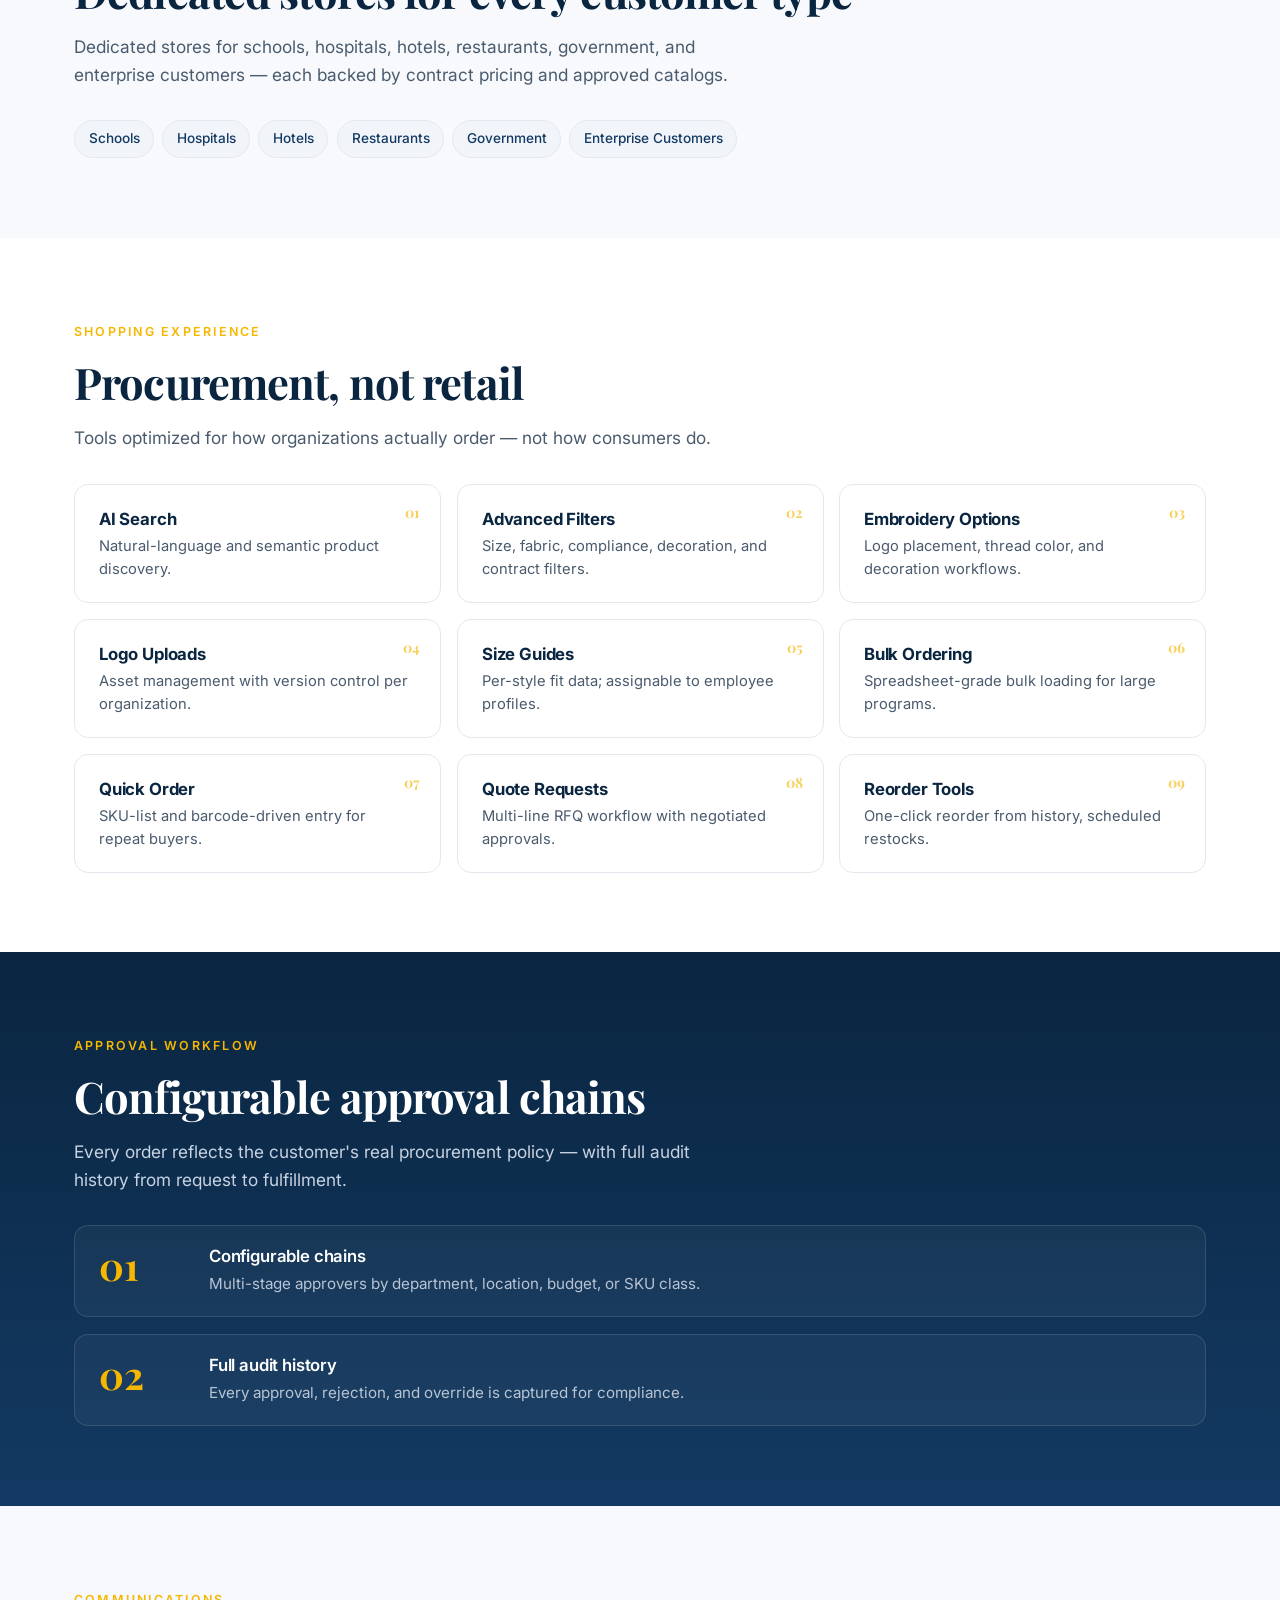
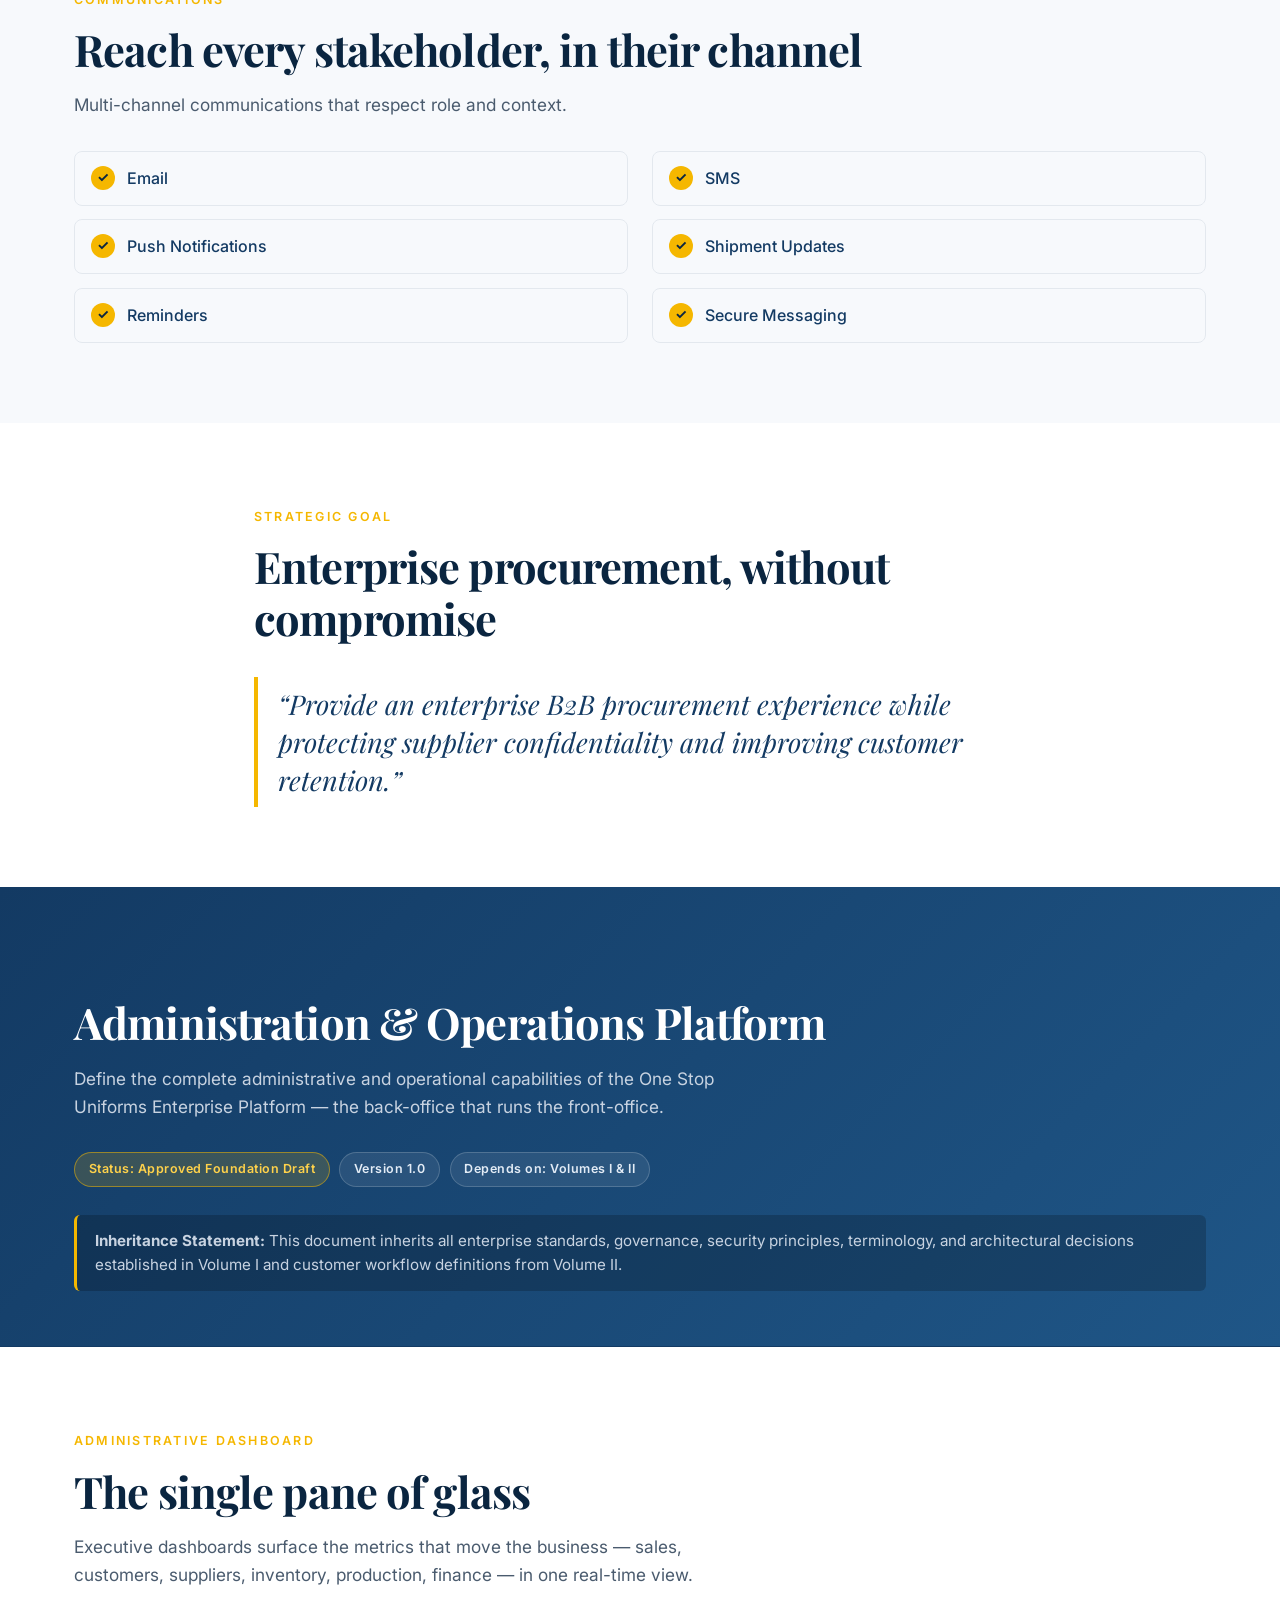
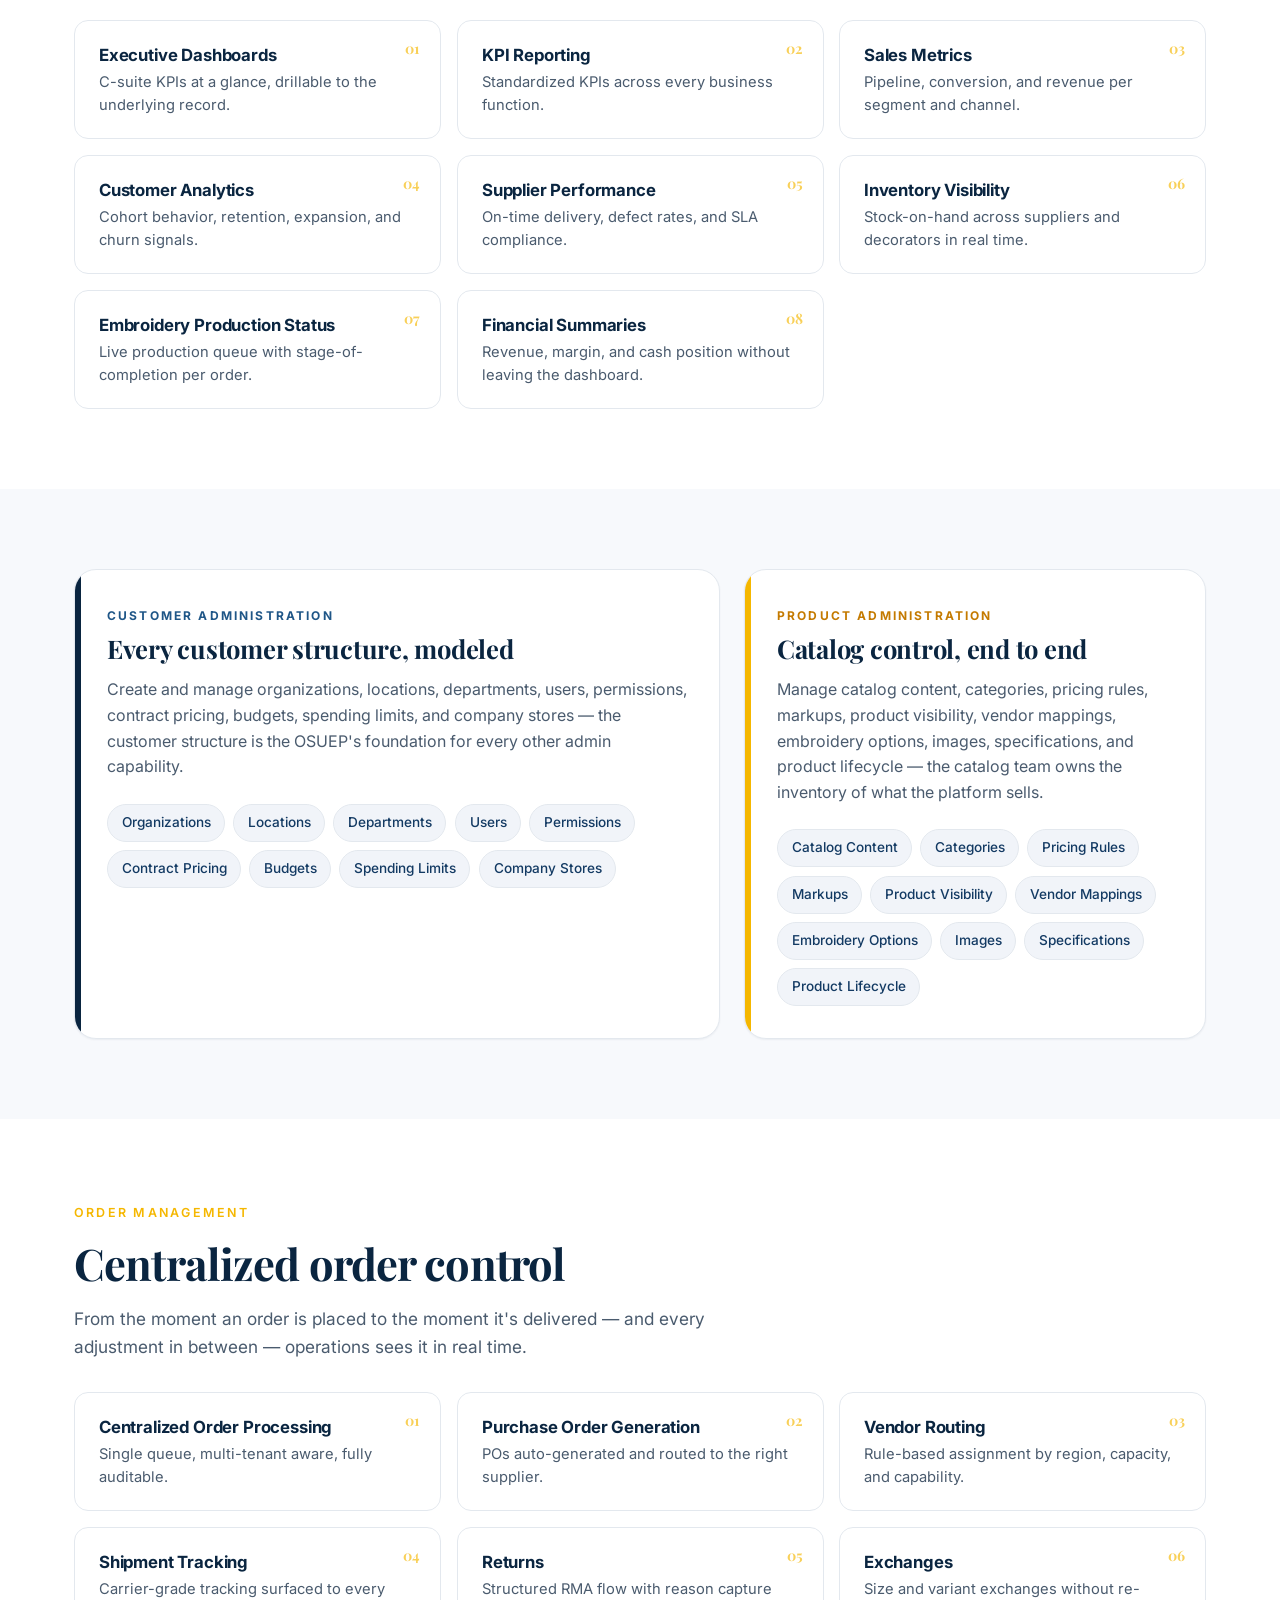
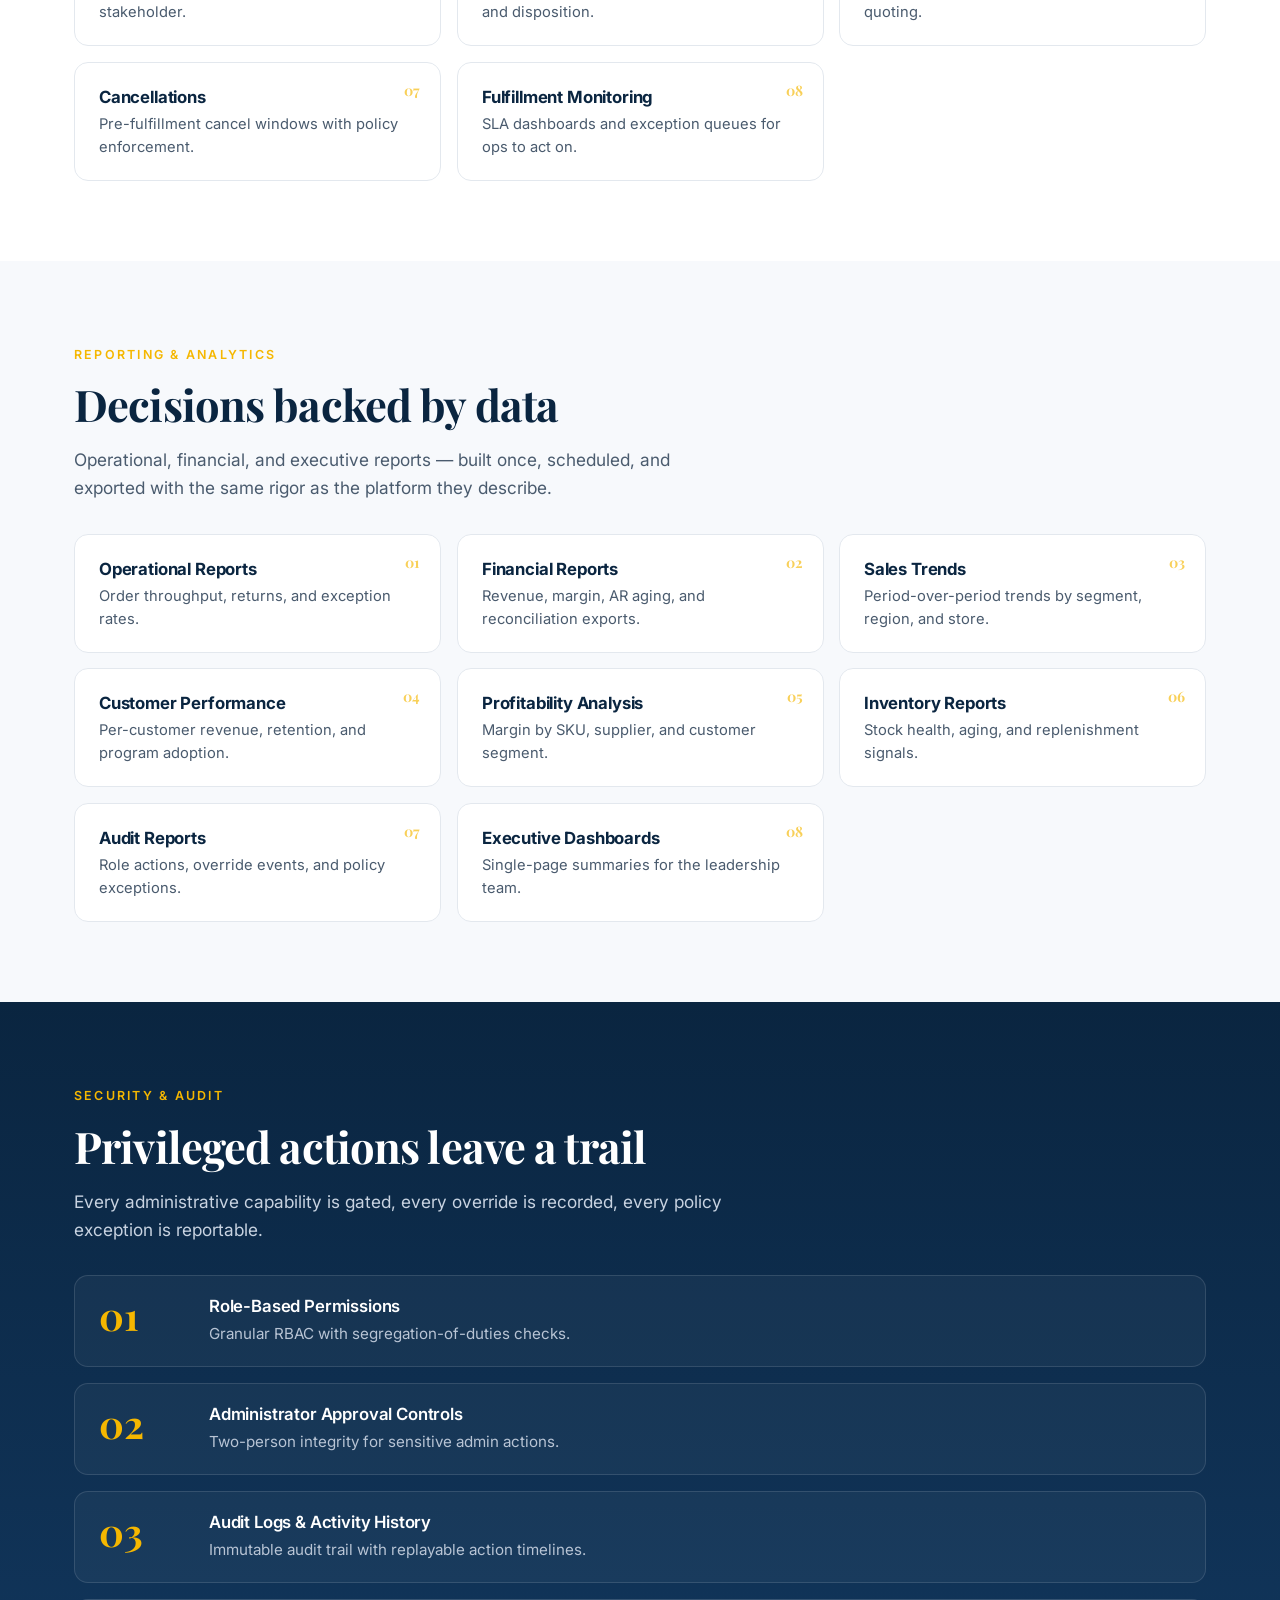
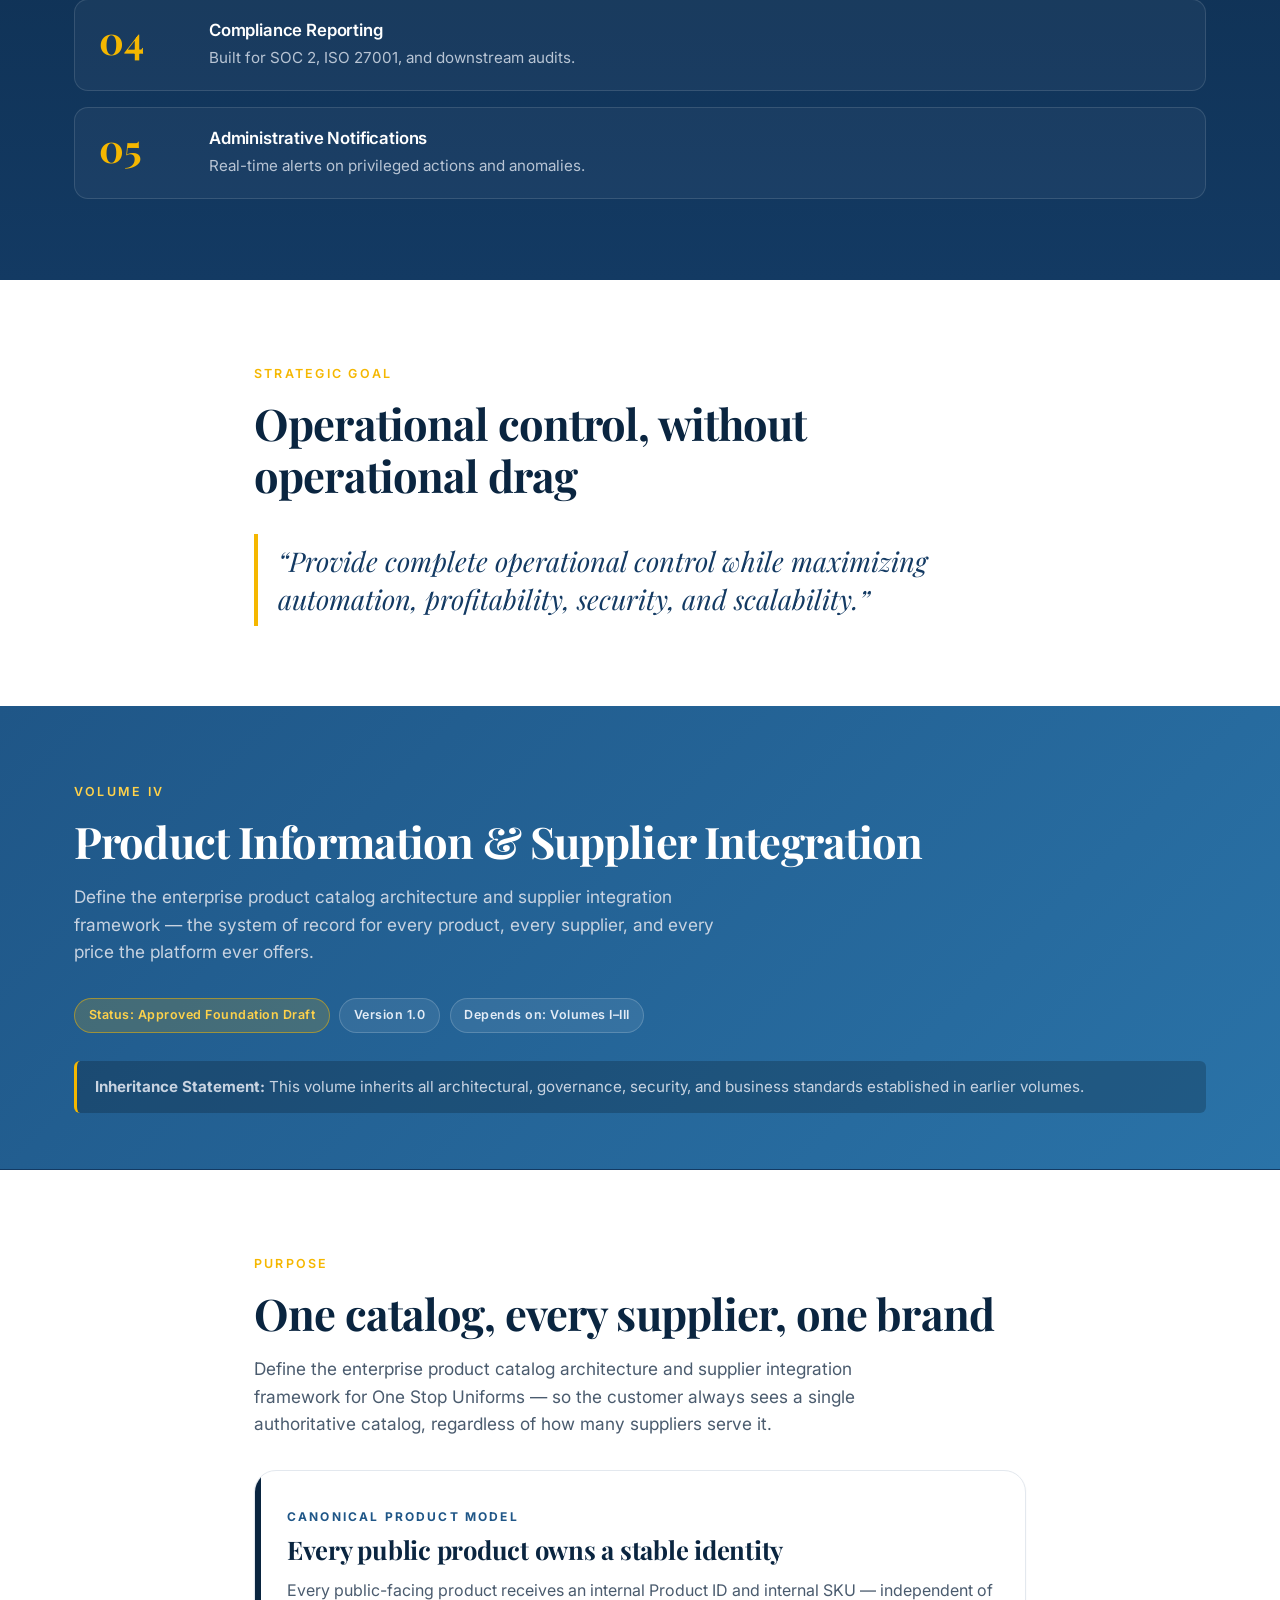
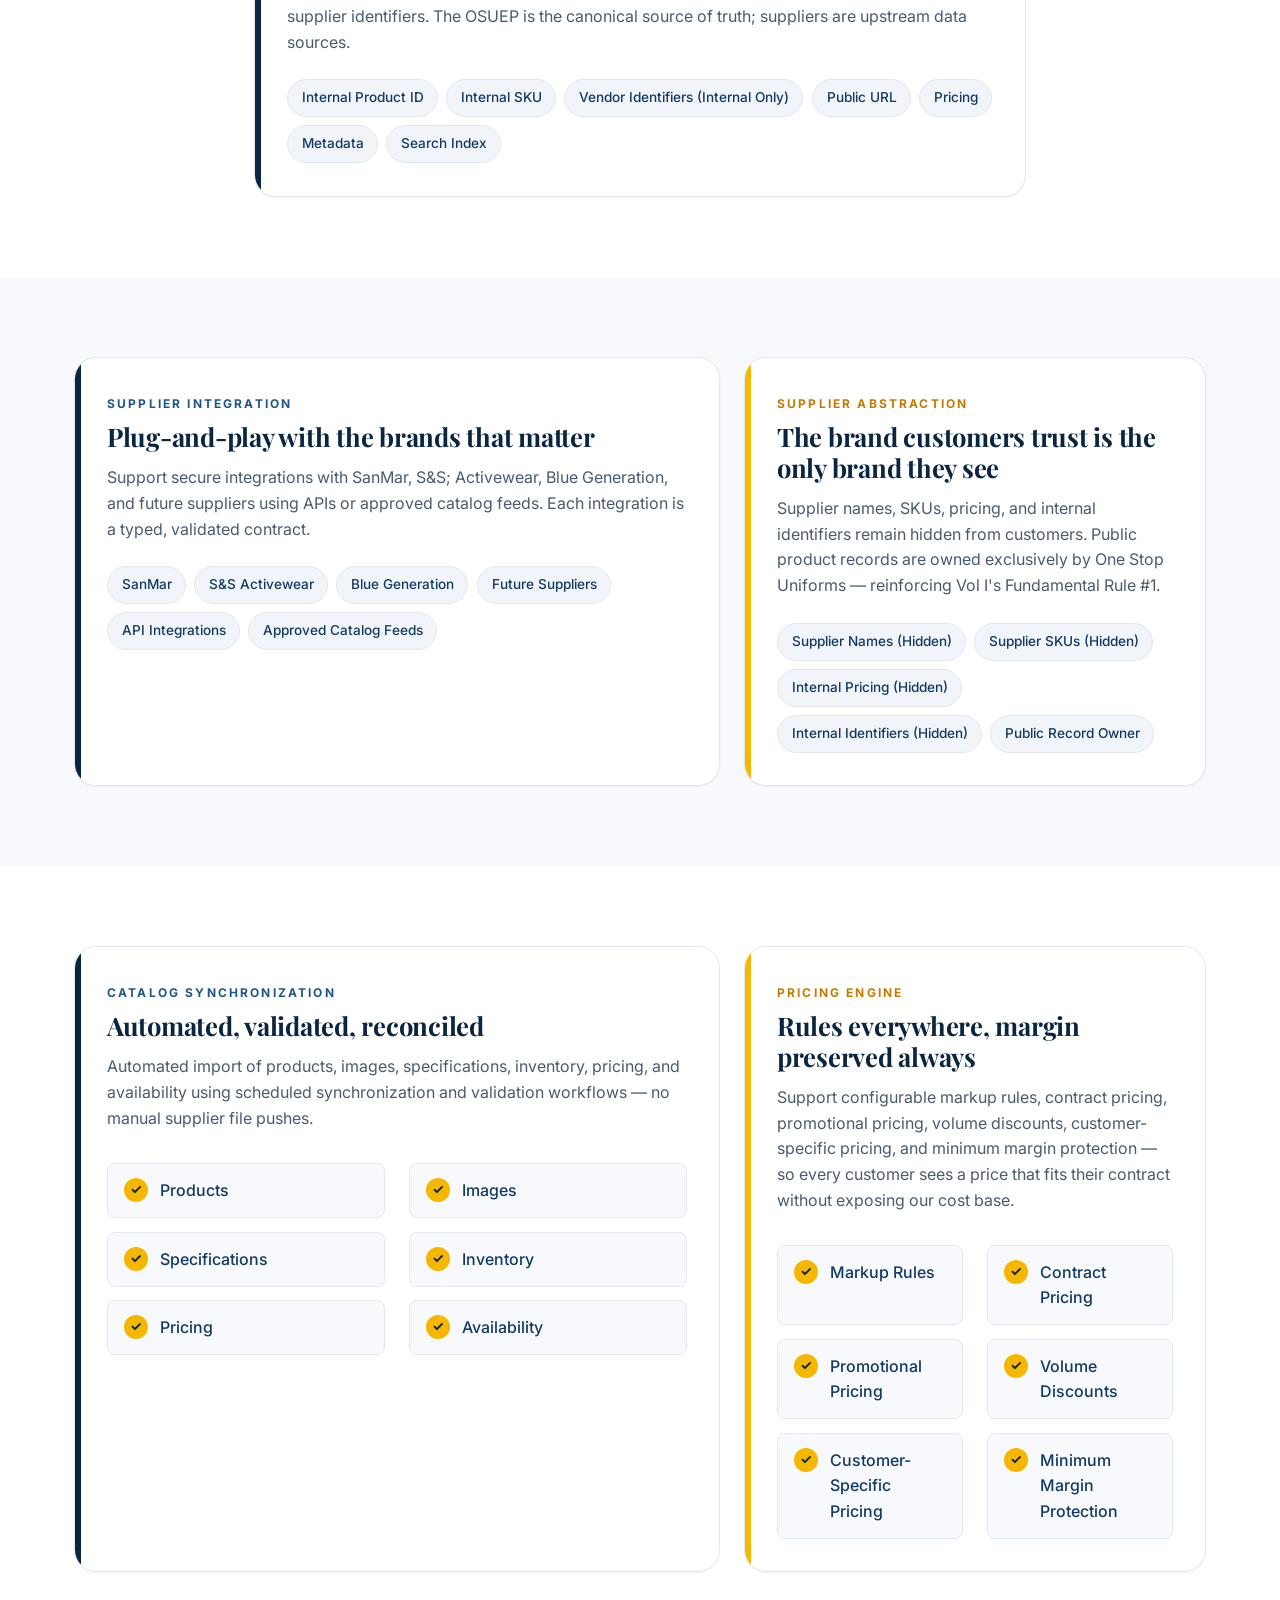
==== commit 91aefaa5: "feat: add Volume IV — Product Information & Supplier Integration Eight content blocks per the spec: " ====
--- a/index.html
+++ b/index.html
@@ -7,7 +7,7 @@
   <meta name="author" content="One Stop Uniforms" />
   <meta name="robots" content="index,follow" />
   <meta property="og:title" content="One Stop Uniforms — Enterprise Master Specification" />
-  <meta property="og:description" content="The constitutional foundation of the OSUEP. Volumes I–III approved; volumes IV–VIII in spec." />
+  <meta property="og:description" content="The constitutional foundation of the OSUEP. Volumes I–IV approved; volumes V–VIII in spec." />
   <meta property="og:type" content="website" />
   <title>One Stop Uniforms — Enterprise Master Specification</title>
   <link rel="icon" href="data:image/svg+xml,%3Csvg xmlns='http://www.w3.org/2000/svg' viewBox='0 0 64 64'%3E%3Crect width='64' height='64' rx='12' fill='%230a2540'/%3E%3Ctext x='50%25' y='58%25' text-anchor='middle' font-family='Georgia,serif' font-size='34' font-weight='700' fill='%23f5b700'%3EO%3C/text%3E%3C/svg%3E" />
@@ -23,7 +23,7 @@
   <!-- Top bar -->
   <div class="topbar">
     <div class="container topbar__inner">
-      <span class="topbar__badge">Volumes I–III · Approved Foundation Drafts</span>
+      <span class="topbar__badge">Volumes I–IV · Approved Foundation Drafts</span>
       <span class="topbar__meta">Enterprise Master Specification · Confidential — Internal Use Only</span>
     </div>
   </div>
@@ -48,6 +48,7 @@
         <a href="#vol1">Vol I</a>
         <a href="#vol2">Vol II</a>
         <a href="#vol3">Vol III</a>
+        <a href="#vol4">Vol IV</a>
         <a href="#library">Library</a>
         <a href="#charter">AI Charter</a>
         <a href="#roadmap">25-Year Vision</a>
@@ -62,6 +63,7 @@
       <a href="#vol1">Volume I — Foundation</a>
       <a href="#vol2">Volume II — Customer Experience</a>
       <a href="#vol3">Volume III — Administration &amp; Operations</a>
+      <a href="#vol4">Volume IV — Product &amp; Supplier</a>
       <a href="#library">Specification Library</a>
       <a href="#charter">AI Charter</a>
       <a href="#roadmap">25-Year Vision</a>
@@ -84,7 +86,7 @@
         </p>
         <div class="hero__meta">
           <div><span class="hero__meta-label">Volumes</span><span class="hero__meta-value">I – VIII</span></div>
-          <div><span class="hero__meta-label">Approved</span><span class="hero__meta-value">3 of 8</span></div>
+          <div><span class="hero__meta-label">Approved</span><span class="hero__meta-value">4 of 8</span></div>
           <div><span class="hero__meta-label">Version</span><span class="hero__meta-value">1.0</span></div>
           <div><span class="hero__meta-label">Owner</span><span class="hero__meta-value">One Stop Uniforms</span></div>
         </div>
@@ -92,6 +94,7 @@
           <a href="#vol1" class="btn btn--primary">Read Volume I</a>
           <a href="#vol2" class="btn btn--ghost">Volume II</a>
           <a href="#vol3" class="btn btn--ghost">Volume III</a>
+          <a href="#vol4" class="btn btn--ghost">Volume IV</a>
           <a href="#library" class="btn btn--ghost">All 8 Volumes</a>
         </div>
       </div>
@@ -664,6 +667,222 @@
 
     </div><!-- /#vol3 -->
 
+    <!-- ====================== VOLUME IV ====================== -->
+    <div id="vol4">
+
+    <!-- Volume IV banner -->
+    <section class="section volume-banner volume-banner--steel" id="volume-4">
+      <div class="container">
+        <p class="section__eyebrow">Volume IV</p>
+        <h2 class="section__title">Product Information &amp; Supplier Integration</h2>
+        <p class="section__lede">
+          Define the enterprise product catalog architecture and supplier
+          integration framework — the system of record for every product, every
+          supplier, and every price the platform ever offers.
+        </p>
+        <div class="volume-meta">
+          <span class="volume-meta__pill volume-meta__pill--approved">Status: Approved Foundation Draft</span>
+          <span class="volume-meta__pill">Version 1.0</span>
+          <span class="volume-meta__pill">Depends on: Volumes I–III</span>
+        </div>
+        <div class="volume-banner__quote">
+          <strong>Inheritance Statement:</strong> This volume inherits all
+          architectural, governance, security, and business standards established
+          in earlier volumes.
+        </div>
+      </div>
+    </section>
+
+    <!-- Vol IV — Purpose + Canonical Product Model -->
+    <section class="section" id="vol4-purpose">
+      <div class="container container--narrow">
+        <p class="section__eyebrow">Purpose</p>
+        <h2 class="section__title">One catalog, every supplier, one brand</h2>
+        <p class="section__lede">
+          Define the enterprise product catalog architecture and supplier integration
+          framework for One Stop Uniforms &mdash; so the customer always sees a single
+          authoritative catalog, regardless of how many suppliers serve it.
+        </p>
+        <div class="card card--feature">
+          <p class="card__eyebrow">Canonical Product Model</p>
+          <h3 class="card__title">Every public product owns a stable identity</h3>
+          <p class="card__body">
+            Every public-facing product receives an internal Product ID and internal
+            SKU &mdash; independent of supplier identifiers. The OSUEP is the canonical
+            source of truth; suppliers are upstream data sources.
+          </p>
+          <ul class="chip-grid" aria-label="Canonical identifiers">
+            <li class="chip">Internal Product ID</li>
+            <li class="chip">Internal SKU</li>
+            <li class="chip">Vendor Identifiers (Internal Only)</li>
+            <li class="chip">Public URL</li>
+            <li class="chip">Pricing</li>
+            <li class="chip">Metadata</li>
+            <li class="chip">Search Index</li>
+          </ul>
+        </div>
+      </div>
+    </section>
+
+    <!-- Vol IV — Supplier Integration + Abstraction (split) -->
+    <section class="section section--split section--alt" id="vol4-suppliers">
+      <div class="container">
+        <div class="card card--feature">
+          <p class="card__eyebrow">Supplier Integration</p>
+          <h3 class="card__title">Plug-and-play with the brands that matter</h3>
+          <p class="card__body">
+            Support secure integrations with SanMar, S&amp;S; Activewear, Blue
+            Generation, and future suppliers using APIs or approved catalog
+            feeds. Each integration is a typed, validated contract.
+          </p>
+          <ul class="chip-grid" aria-label="Supported suppliers">
+            <li class="chip">SanMar</li>
+            <li class="chip">S&amp;S Activewear</li>
+            <li class="chip">Blue Generation</li>
+            <li class="chip">Future Suppliers</li>
+            <li class="chip">API Integrations</li>
+            <li class="chip">Approved Catalog Feeds</li>
+          </ul>
+        </div>
+
+        <div class="card card--feature card--accent">
+          <p class="card__eyebrow">Supplier Abstraction</p>
+          <h3 class="card__title">The brand customers trust is the only brand they see</h3>
+          <p class="card__body">
+            Supplier names, SKUs, pricing, and internal identifiers remain hidden
+            from customers. Public product records are owned exclusively by One
+            Stop Uniforms &mdash; reinforcing Vol I's Fundamental Rule #1.
+          </p>
+          <ul class="chip-grid" aria-label="Hidden from customers">
+            <li class="chip">Supplier Names (Hidden)</li>
+            <li class="chip">Supplier SKUs (Hidden)</li>
+            <li class="chip">Internal Pricing (Hidden)</li>
+            <li class="chip">Internal Identifiers (Hidden)</li>
+            <li class="chip">Public Record Owner</li>
+          </ul>
+        </div>
+      </div>
+    </section>
+
+    <!-- Vol IV — Catalog Synchronization + Pricing Engine (split) -->
+    <section class="section section--split" id="vol4-syncpricing">
+      <div class="container">
+        <div class="card card--feature">
+          <p class="card__eyebrow">Catalog Synchronization</p>
+          <h3 class="card__title">Automated, validated, reconciled</h3>
+          <p class="card__body">
+            Automated import of products, images, specifications, inventory,
+            pricing, and availability using scheduled synchronization and
+            validation workflows &mdash; no manual supplier file pushes.
+          </p>
+          <ul class="charter-grid">
+            <li><span class="check" aria-hidden="true">&#10003;</span> Products</li>
+            <li><span class="check" aria-hidden="true">&#10003;</span> Images</li>
+            <li><span class="check" aria-hidden="true">&#10003;</span> Specifications</li>
+            <li><span class="check" aria-hidden="true">&#10003;</span> Inventory</li>
+            <li><span class="check" aria-hidden="true">&#10003;</span> Pricing</li>
+            <li><span class="check" aria-hidden="true">&#10003;</span> Availability</li>
+          </ul>
+        </div>
+
+        <div class="card card--feature card--accent">
+          <p class="card__eyebrow">Pricing Engine</p>
+          <h3 class="card__title">Rules everywhere, margin preserved always</h3>
+          <p class="card__body">
+            Support configurable markup rules, contract pricing, promotional
+            pricing, volume discounts, customer-specific pricing, and minimum
+            margin protection &mdash; so every customer sees a price that fits
+            their contract without exposing our cost base.
+          </p>
+          <ul class="charter-grid">
+            <li><span class="check" aria-hidden="true">&#10003;</span> Markup Rules</li>
+            <li><span class="check" aria-hidden="true">&#10003;</span> Contract Pricing</li>
+            <li><span class="check" aria-hidden="true">&#10003;</span> Promotional Pricing</li>
+            <li><span class="check" aria-hidden="true">&#10003;</span> Volume Discounts</li>
+            <li><span class="check" aria-hidden="true">&#10003;</span> Customer-Specific Pricing</li>
+            <li><span class="check" aria-hidden="true">&#10003;</span> Minimum Margin Protection</li>
+          </ul>
+        </div>
+      </div>
+    </section>
+
+    <!-- Vol IV — Inventory & Fulfillment -->
+    <section class="section section--alt" id="vol4-inventory">
+      <div class="container">
+        <p class="section__eyebrow">Inventory &amp; Fulfillment</p>
+        <h2 class="section__title">Available, allocated, fulfilled</h2>
+        <p class="section__lede">
+          Track inventory availability, allocate orders to suppliers, monitor
+          fulfillment status, support backorders, substitutions, and shipment
+          tracking &mdash; the last mile of the catalog becomes first-class.
+        </p>
+        <ul class="values-grid">
+          <li class="value" data-i="01"><h4>Inventory Availability</h4><p>Real-time stock across suppliers and warehouses.</p></li>
+          <li class="value" data-i="02"><h4>Order Allocation</h4><p>Rule-based routing to suppliers by capability and capacity.</p></li>
+          <li class="value" data-i="03"><h4>Fulfillment Monitoring</h4><p>Live stage-of-completion dashboards.</p></li>
+          <li class="value" data-i="04"><h4>Backorders</h4><p>Backorder capture, ETA surfacing, customer notifications.</p></li>
+          <li class="value" data-i="05"><h4>Substitutions</h4><p>Approved-equivalent swaps with customer-first defaults.</p></li>
+          <li class="value" data-i="06"><h4>Shipment Tracking</h4><p>Carrier-grade tracking surfaced to ops and customers.</p></li>
+        </ul>
+      </div>
+    </section>
+
+    <!-- Vol IV — Future Expansion (dark) -->
+    <section class="section section--dark" id="vol4-future-expansion">
+      <div class="container">
+        <p class="section__eyebrow section__eyebrow--light">Future Expansion</p>
+        <h2 class="section__title section__title--light">Open-ended by design</h2>
+        <p class="section__lede section__lede--light">
+          Architecture shall support unlimited suppliers, warehouses, decorators,
+          manufacturers, and private-label products without redesign.
+        </p>
+        <ol class="rules-list">
+          <li class="rule">
+            <span class="rule__num">01</span>
+            <div class="rule__body">
+              <h4>Unlimited Suppliers</h4>
+              <p>Onboard new suppliers without platform changes.</p>
+            </div>
+          </li>
+          <li class="rule">
+            <span class="rule__num">02</span>
+            <div class="rule__body">
+              <h4>Multiple Warehouses</h4>
+              <p>Region-aware fulfillment and inventory pooling.</p>
+            </div>
+          </li>
+          <li class="rule">
+            <span class="rule__num">03</span>
+            <div class="rule__body">
+              <h4>Decorators &amp; Manufacturers</h4>
+              <p>Multi-party production routing per decoration workflow.</p>
+            </div>
+          </li>
+          <li class="rule">
+            <span class="rule__num">04</span>
+            <div class="rule__body">
+              <h4>Private-Label Products</h4>
+              <p>OSUEP-branded and customer-branded SKUs under one model.</p>
+            </div>
+          </li>
+        </ol>
+      </div>
+    </section>
+
+    <!-- Vol IV — Strategic Goal -->
+    <section class="section" id="vol4-strategic-goal">
+      <div class="container container--narrow">
+        <p class="section__eyebrow">Strategic Goal</p>
+        <h2 class="section__title">Resilient catalog, hidden suppliers, one brand</h2>
+        <blockquote class="pull-quote">
+          “Create a resilient enterprise product platform that protects supplier
+          relationships while delivering accurate catalog data and scalable operations.”
+        </blockquote>
+      </div>
+    </section>
+
+    </div><!-- /#vol4 -->
+
     <!-- ====================== SPECIFICATION LIBRARY ====================== -->
     <section class="section section--alt" id="library">
       <div class="container">
@@ -671,7 +890,7 @@
         <h2 class="section__title">All eight volumes</h2>
         <p class="section__lede">
           The OSUEP master specification is structured as eight volumes. Volumes
-          I–III are approved; Volumes IV–VIII are in development and will land in
+          I–IV are approved; Volumes V–VIII are in development and will land in
           succession.
         </p>
         <ul class="library" aria-label="Specification volumes">
@@ -699,12 +918,12 @@
               <span class="library__pill library__pill--ok">Approved</span>
             </div>
           </li>
-          <li class="library__item" id="lib-4">
+          <li class="library__item library__item--approved" id="lib-4">
             <span class="library__num">IV</span>
             <div class="library__body">
-              <h4>Pending Spec</h4>
-              <p>Awaiting governing document from One Stop Uniforms.</p>
-              <span class="library__pill">Pending</span>
+              <h4>Product Information &amp; Supplier Integration</h4>
+              <p>Canonical catalog, supplier abstraction, pricing engine, inventory.</p>
+              <span class="library__pill library__pill--ok">Approved</span>
             </div>
           </li>
           <li class="library__item" id="lib-5">
@@ -824,6 +1043,15 @@
             </svg>
             <p class="seal__label">Approved</p>
           </div>
+          <div class="seal seal--small">
+            <svg viewBox="0 0 200 200" width="100" height="100" aria-hidden="true">
+              <circle cx="100" cy="100" r="92" fill="none" stroke="#0a2540" stroke-width="3"/>
+              <circle cx="100" cy="100" r="74" fill="none" stroke="#0a2540" stroke-width="1"/>
+              <text x="100" y="90" text-anchor="middle" font-family="Georgia, serif" font-size="22" font-weight="700" fill="#0a2540">OSUEP</text>
+              <text x="100" y="115" text-anchor="middle" font-family="Inter, sans-serif" font-size="9" letter-spacing="2" fill="#0a2540">VOLUME IV · v1.0</text>
+            </svg>
+            <p class="seal__label">Approved</p>
+          </div>
         </div>
       </div>
     </section>
@@ -839,6 +1067,7 @@
         <a href="#vol1">Volume I</a>
         <a href="#vol2">Volume II</a>
         <a href="#vol3">Volume III</a>
+        <a href="#vol4">Volume IV</a>
         <a href="#library">Library</a>
         <a href="#charter">AI Charter</a>
         <a href="#roadmap">25-Year Vision</a>
--- a/styles.css
+++ b/styles.css
@@ -677,6 +677,9 @@
 .volume-banner--accent {
   background: linear-gradient(135deg, #133a63 0%, #1f5687 100%);
 }
+.volume-banner--steel {
+  background: linear-gradient(135deg, #1f5687 0%, #2a73a8 100%);
+}
 .volume-meta {
   display: flex;
   flex-wrap: wrap;
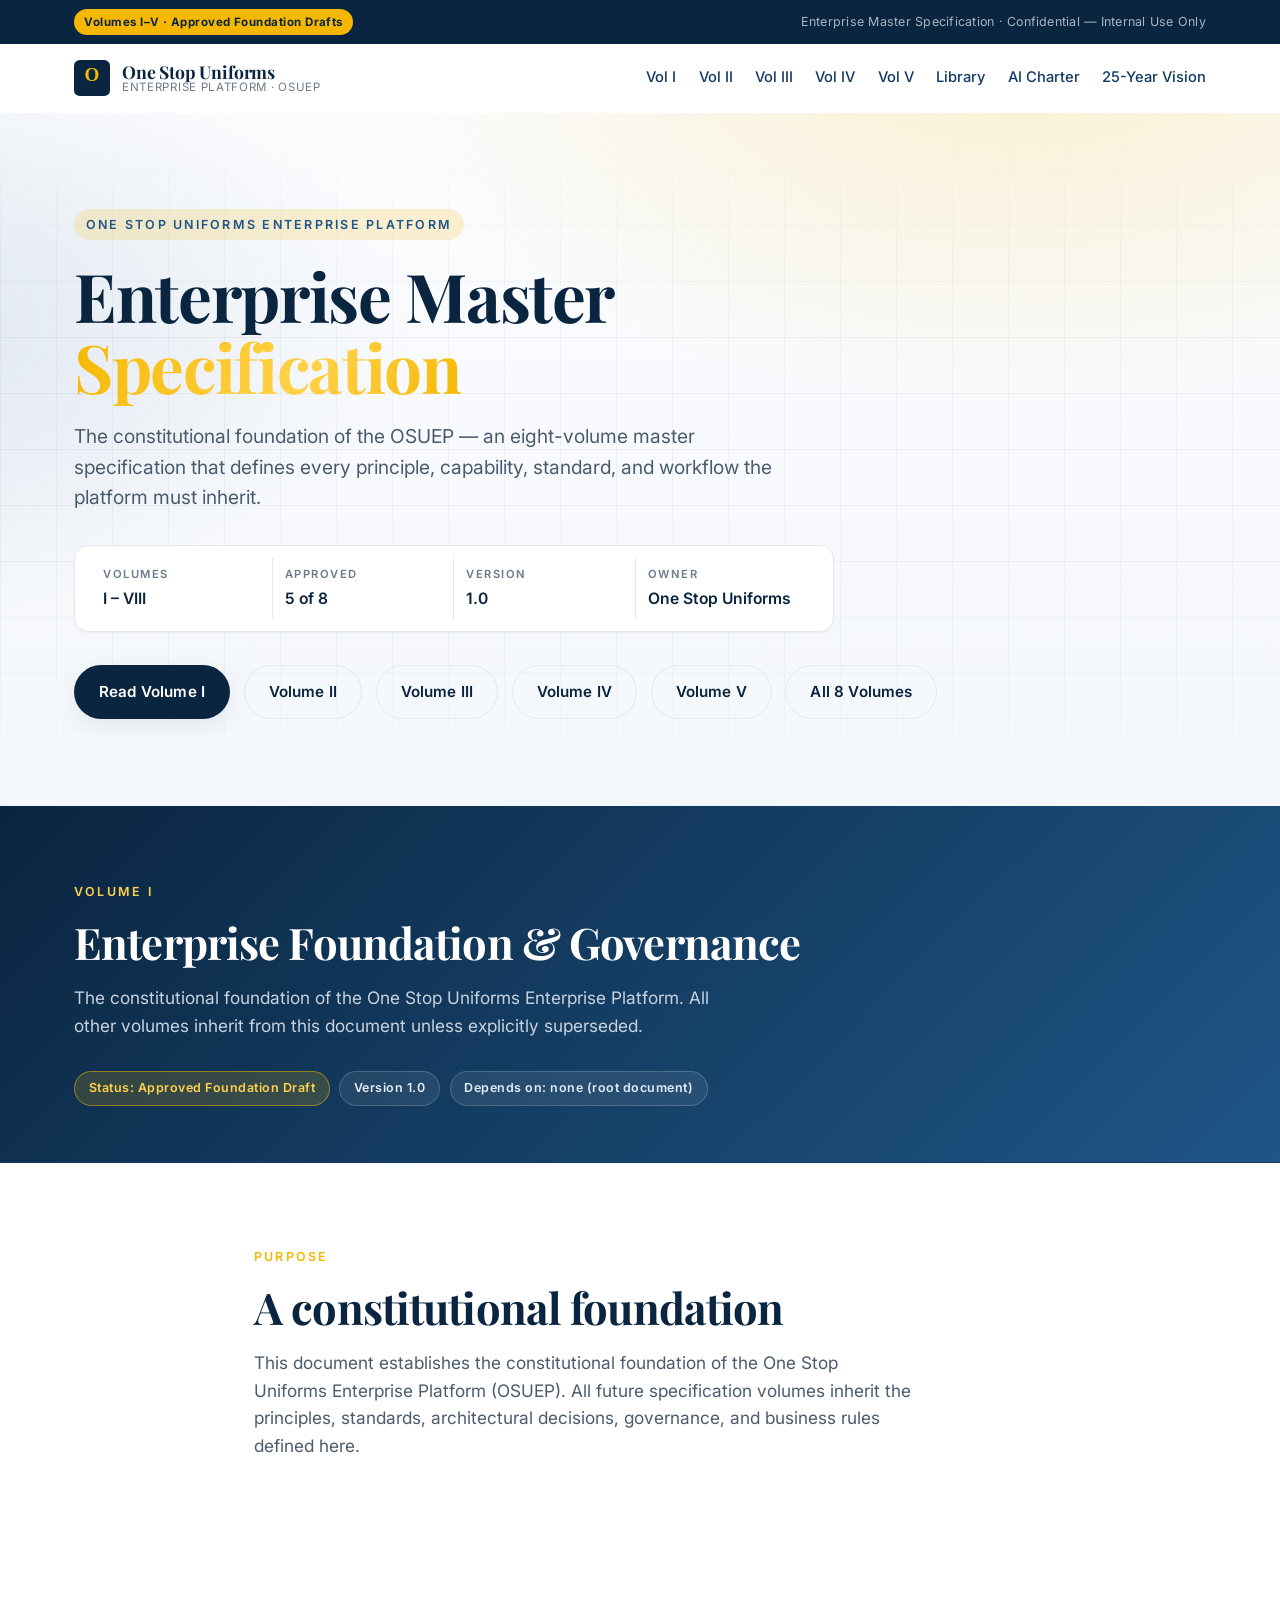
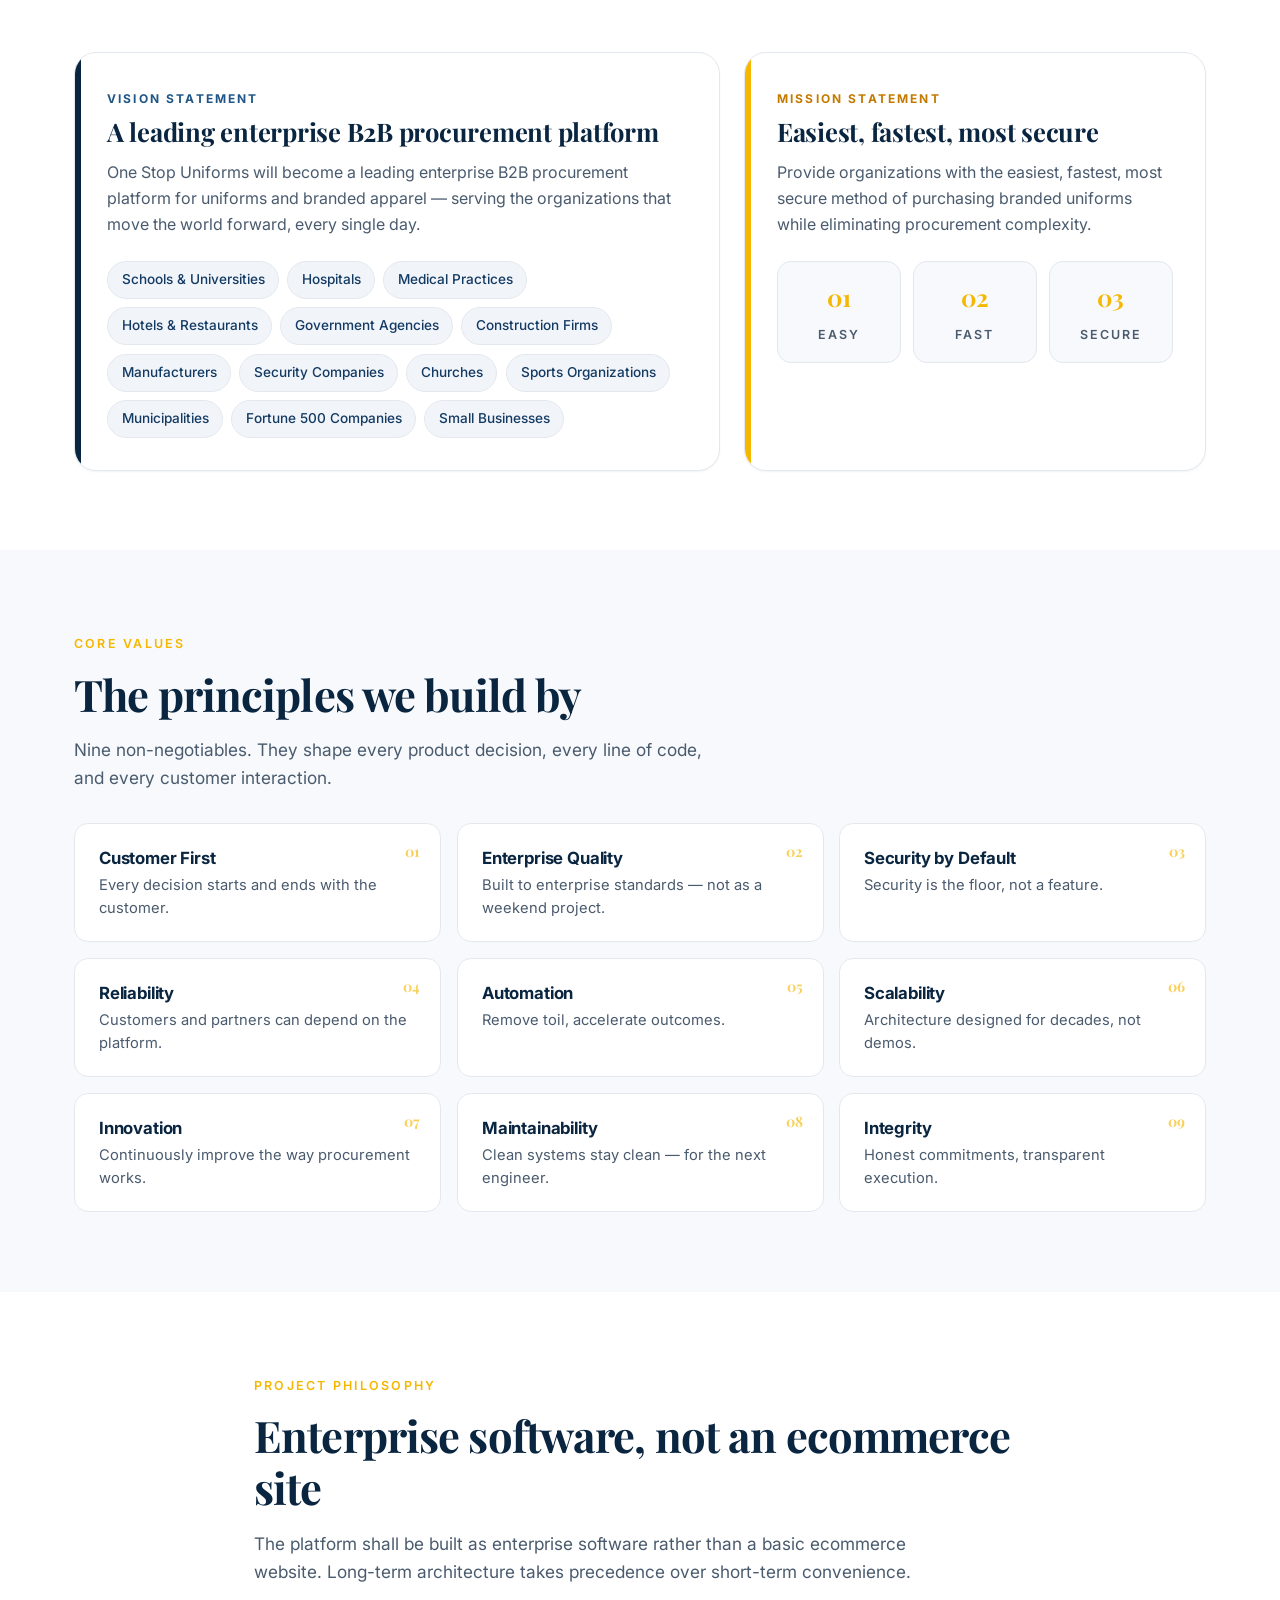
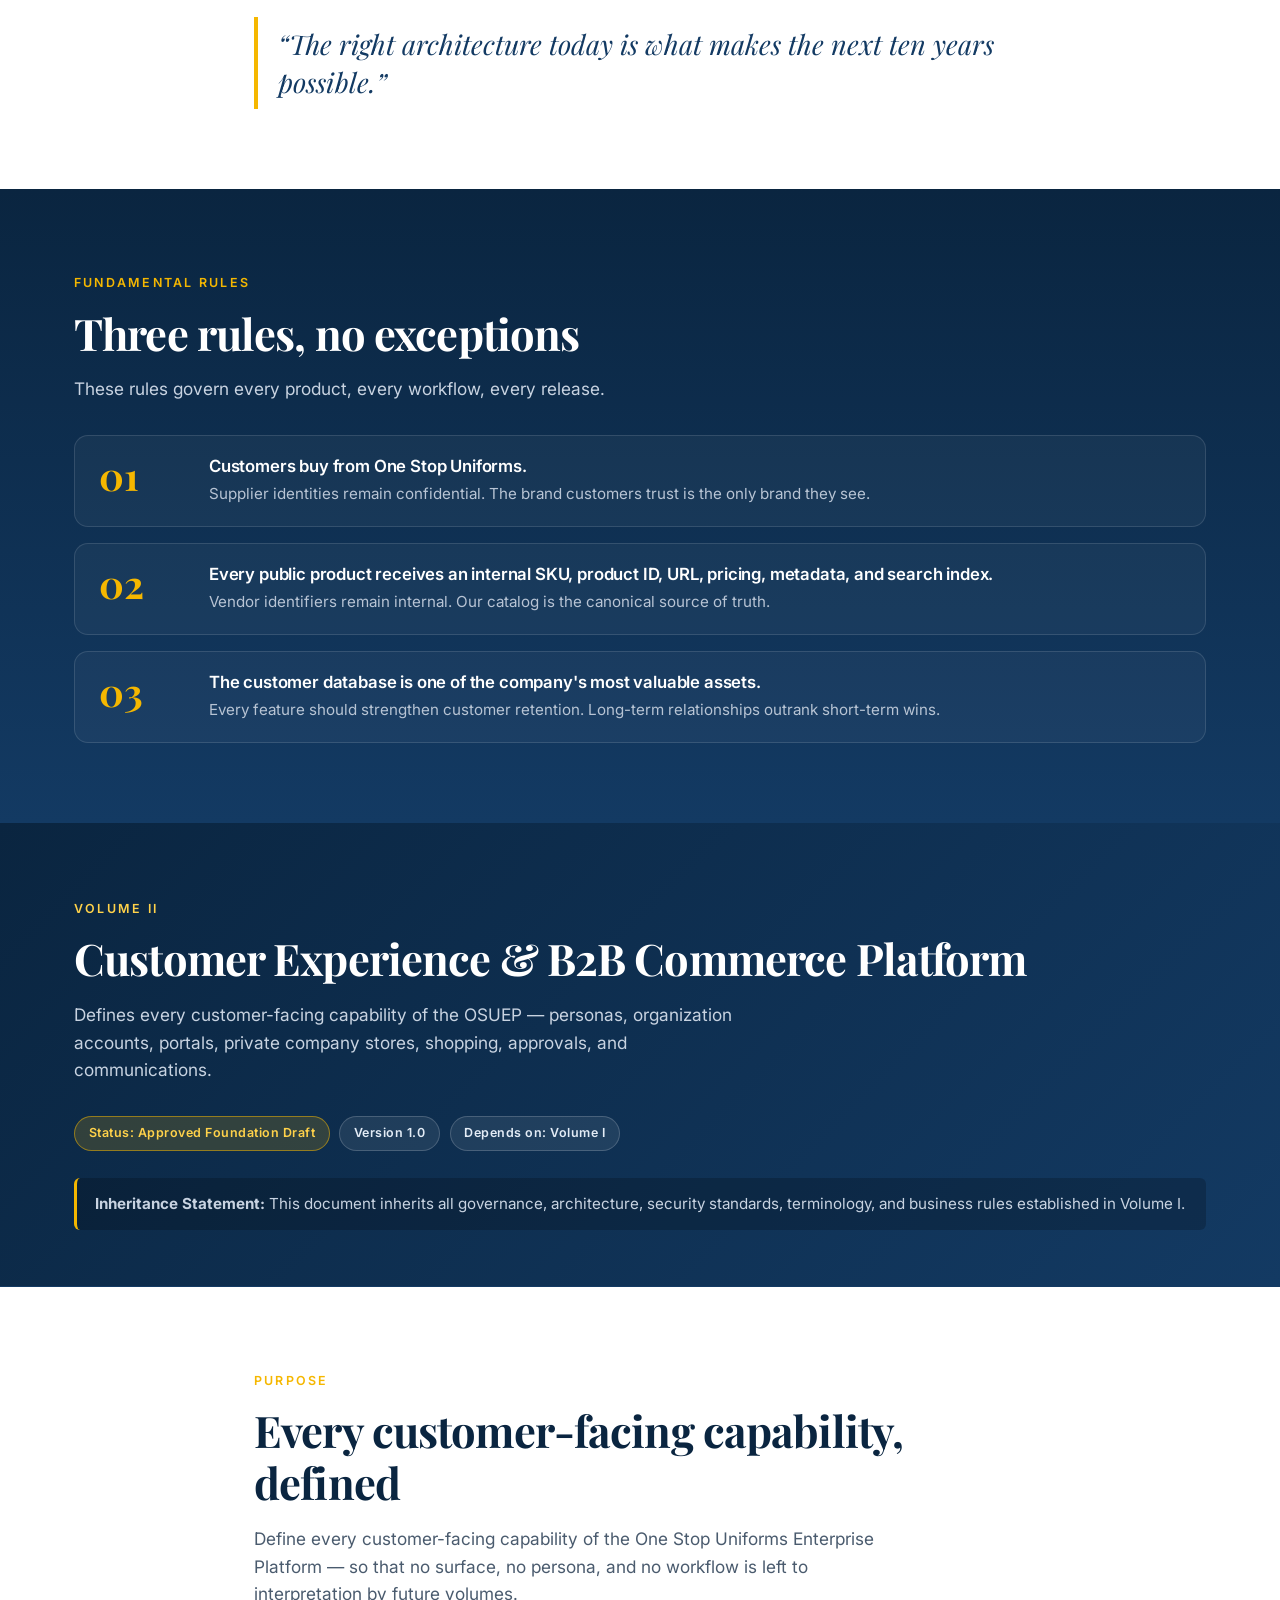
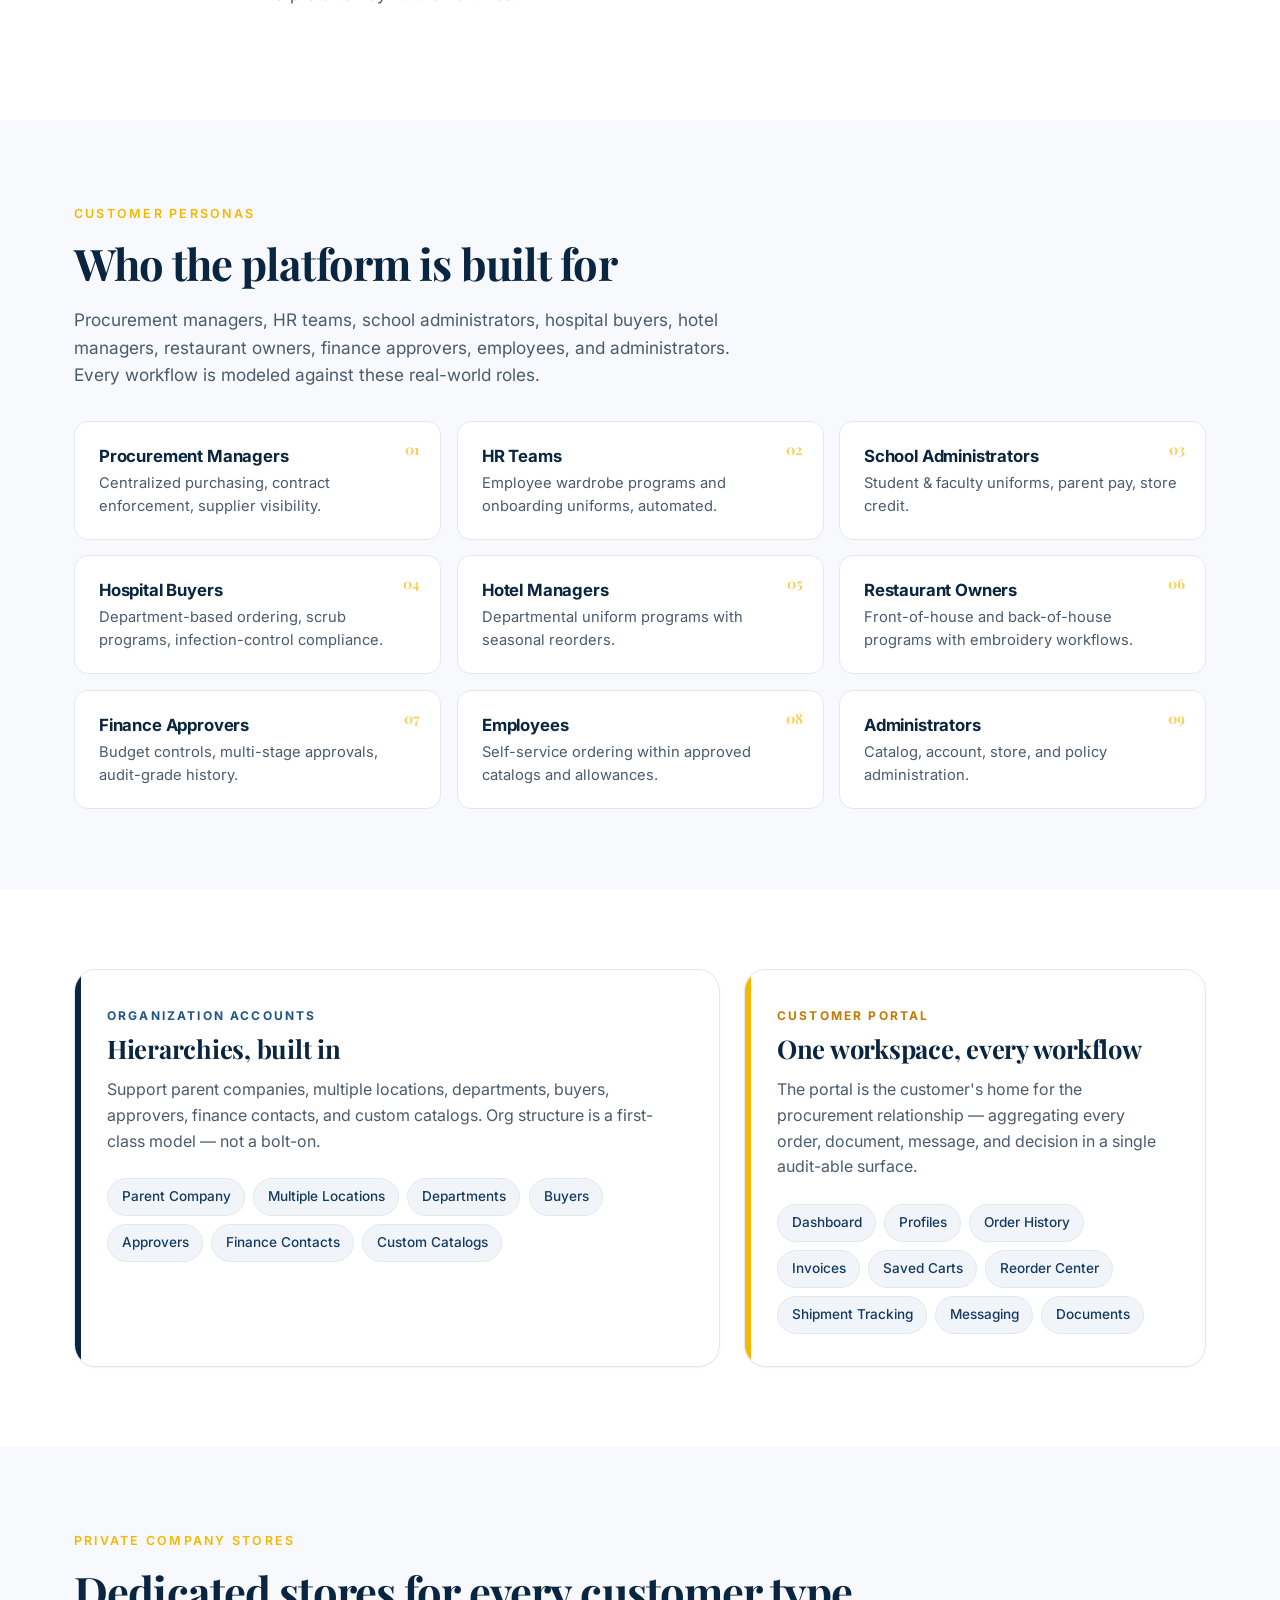
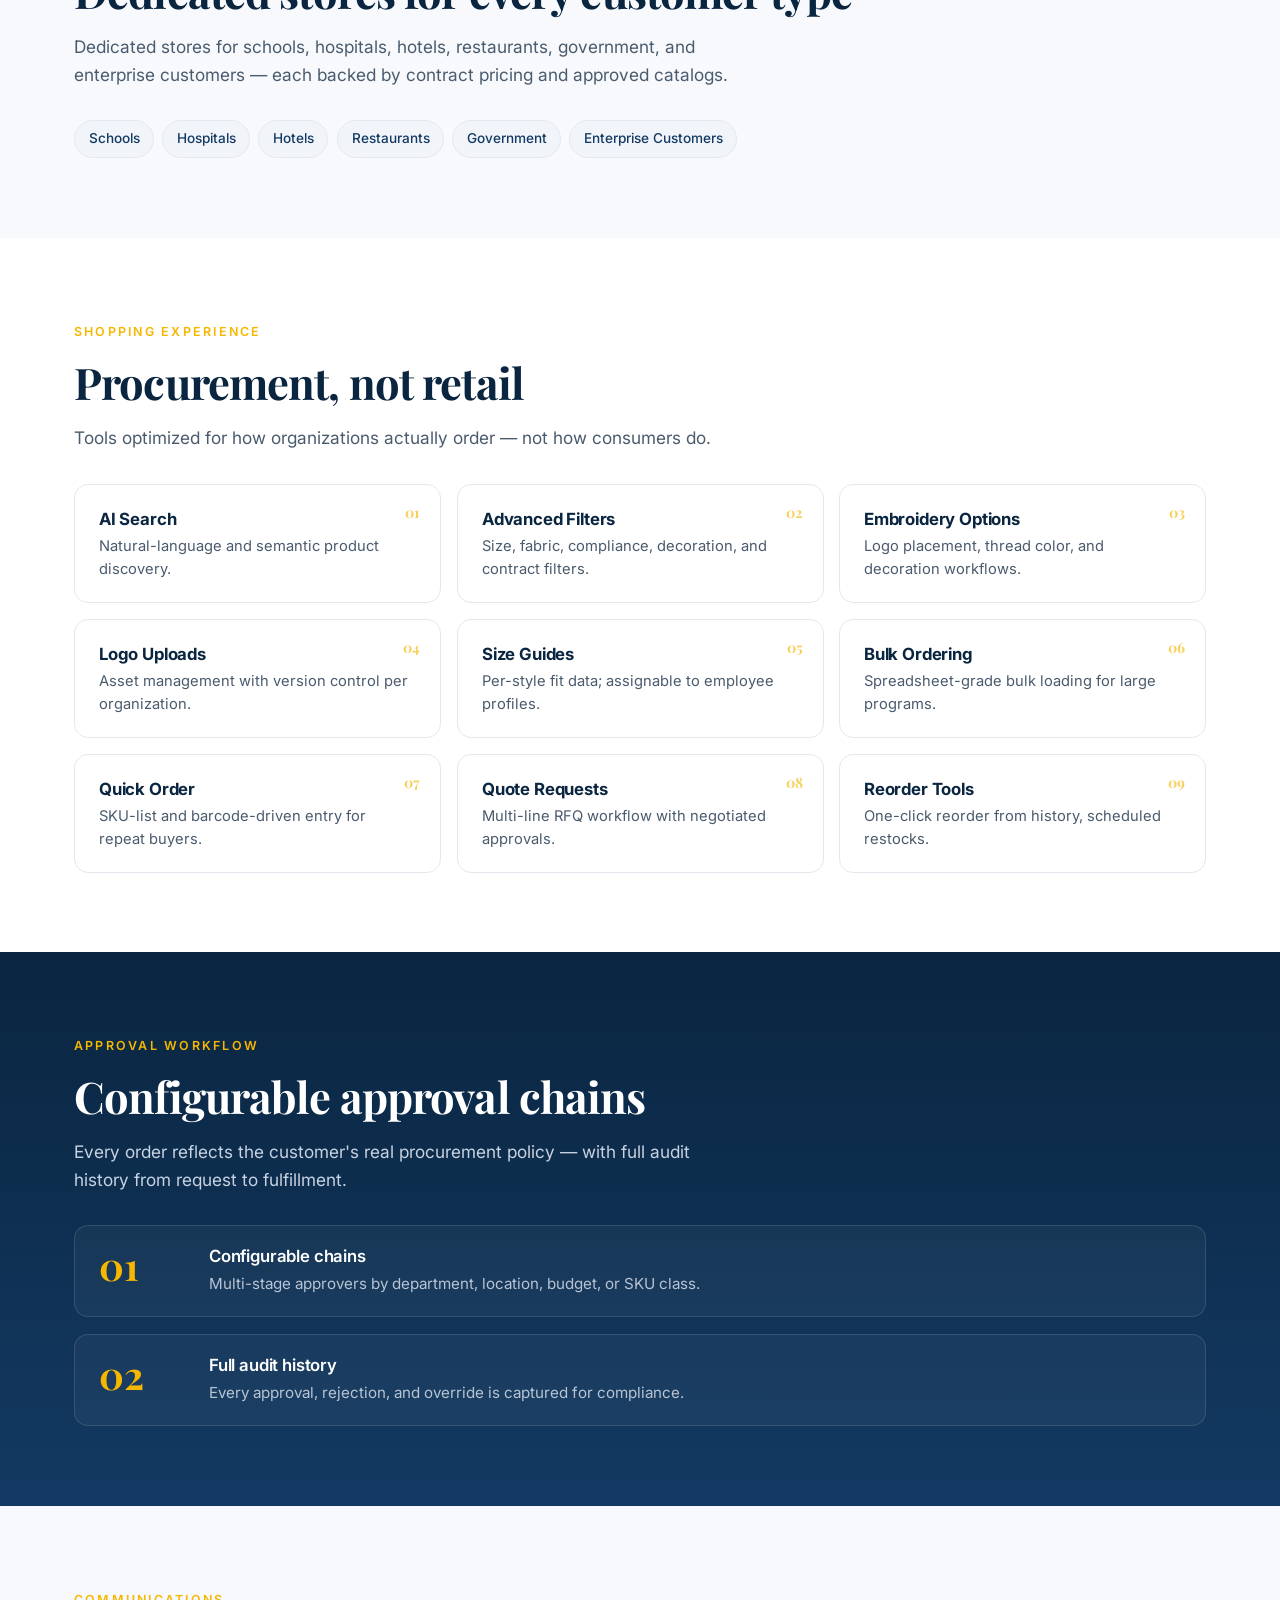
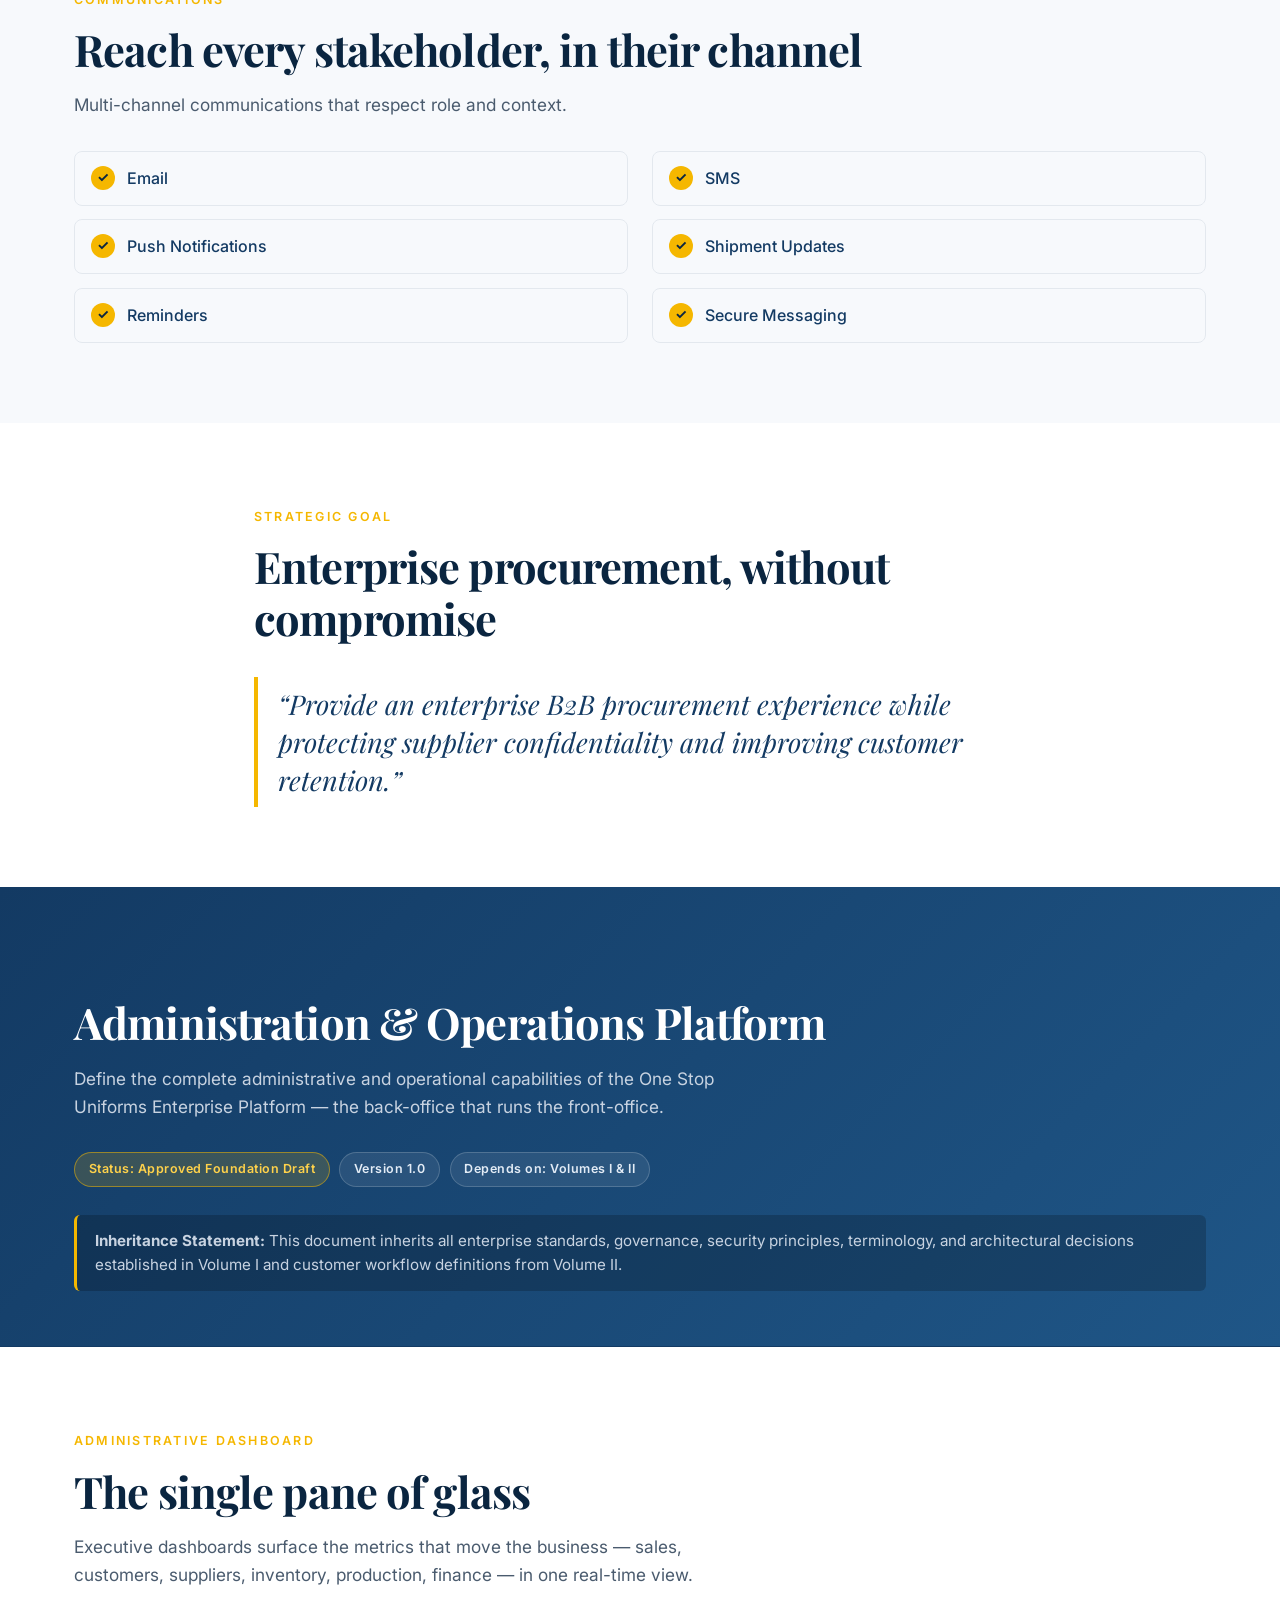
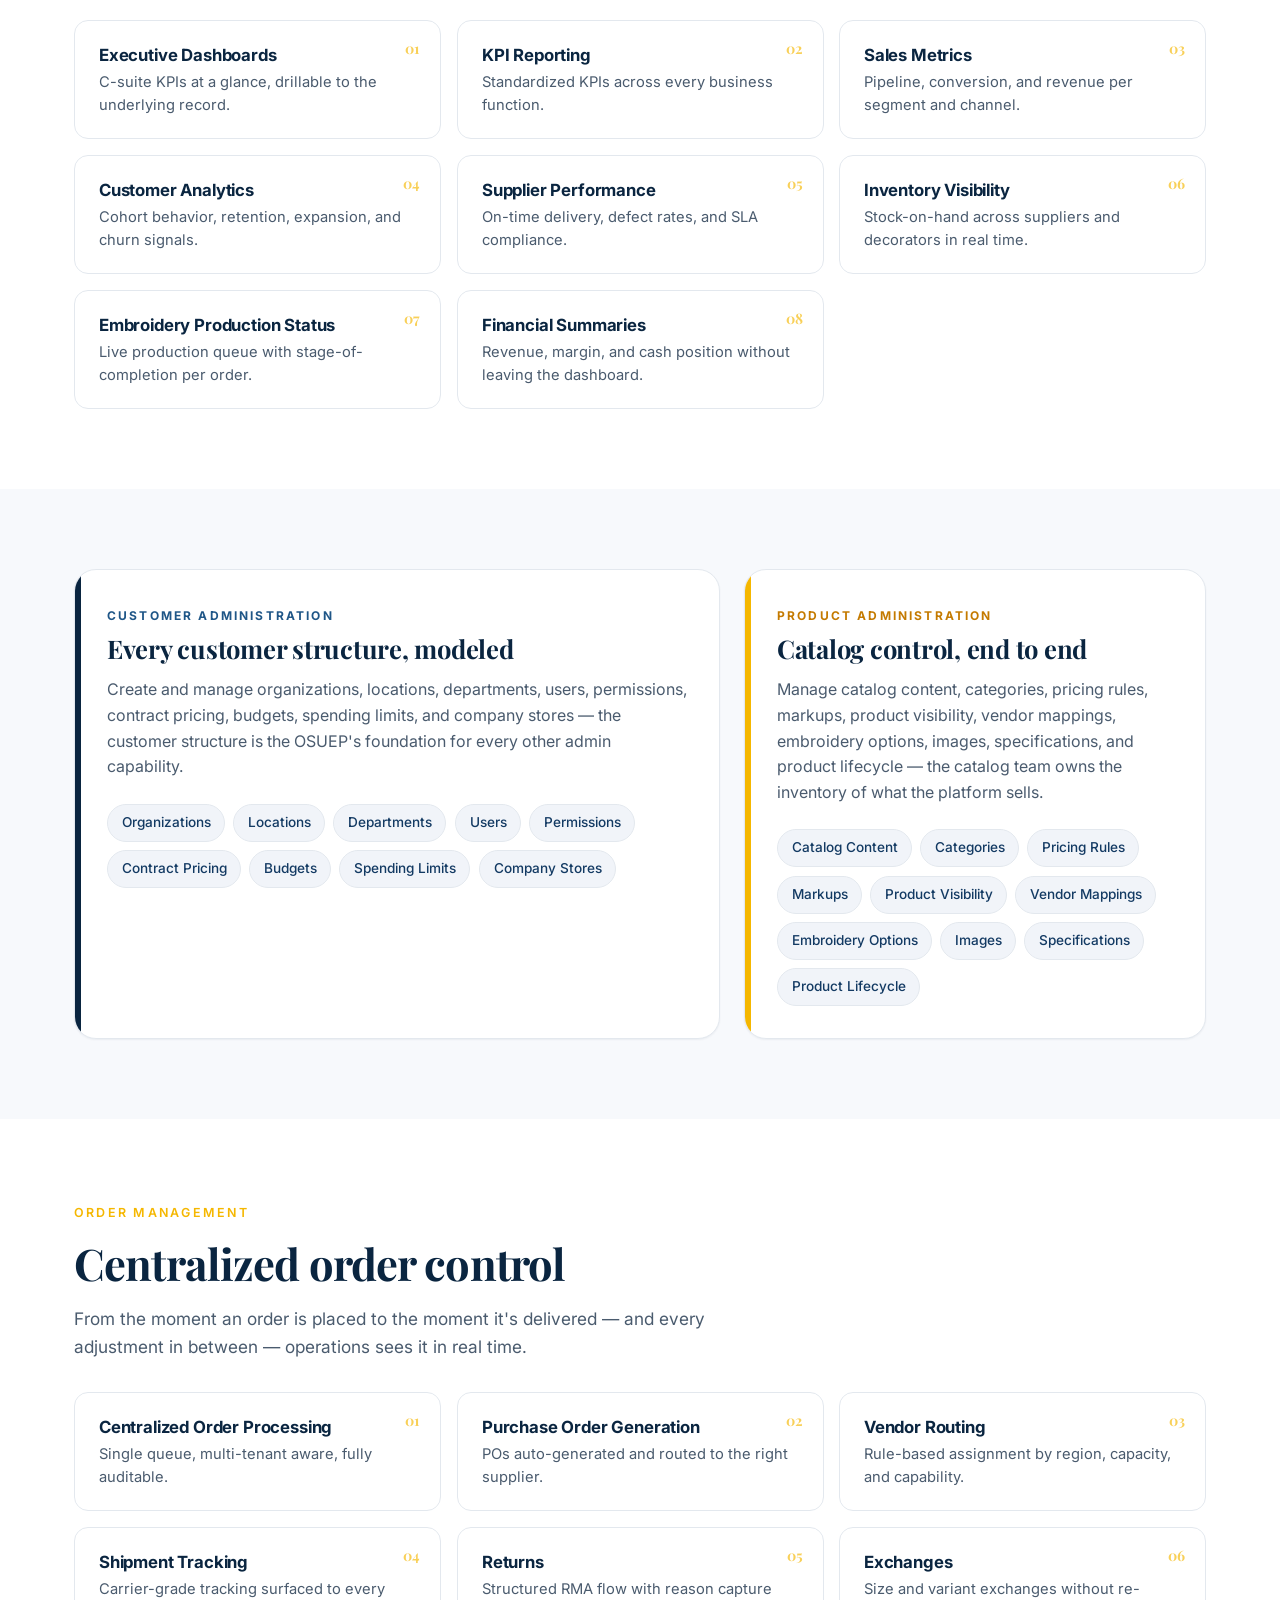
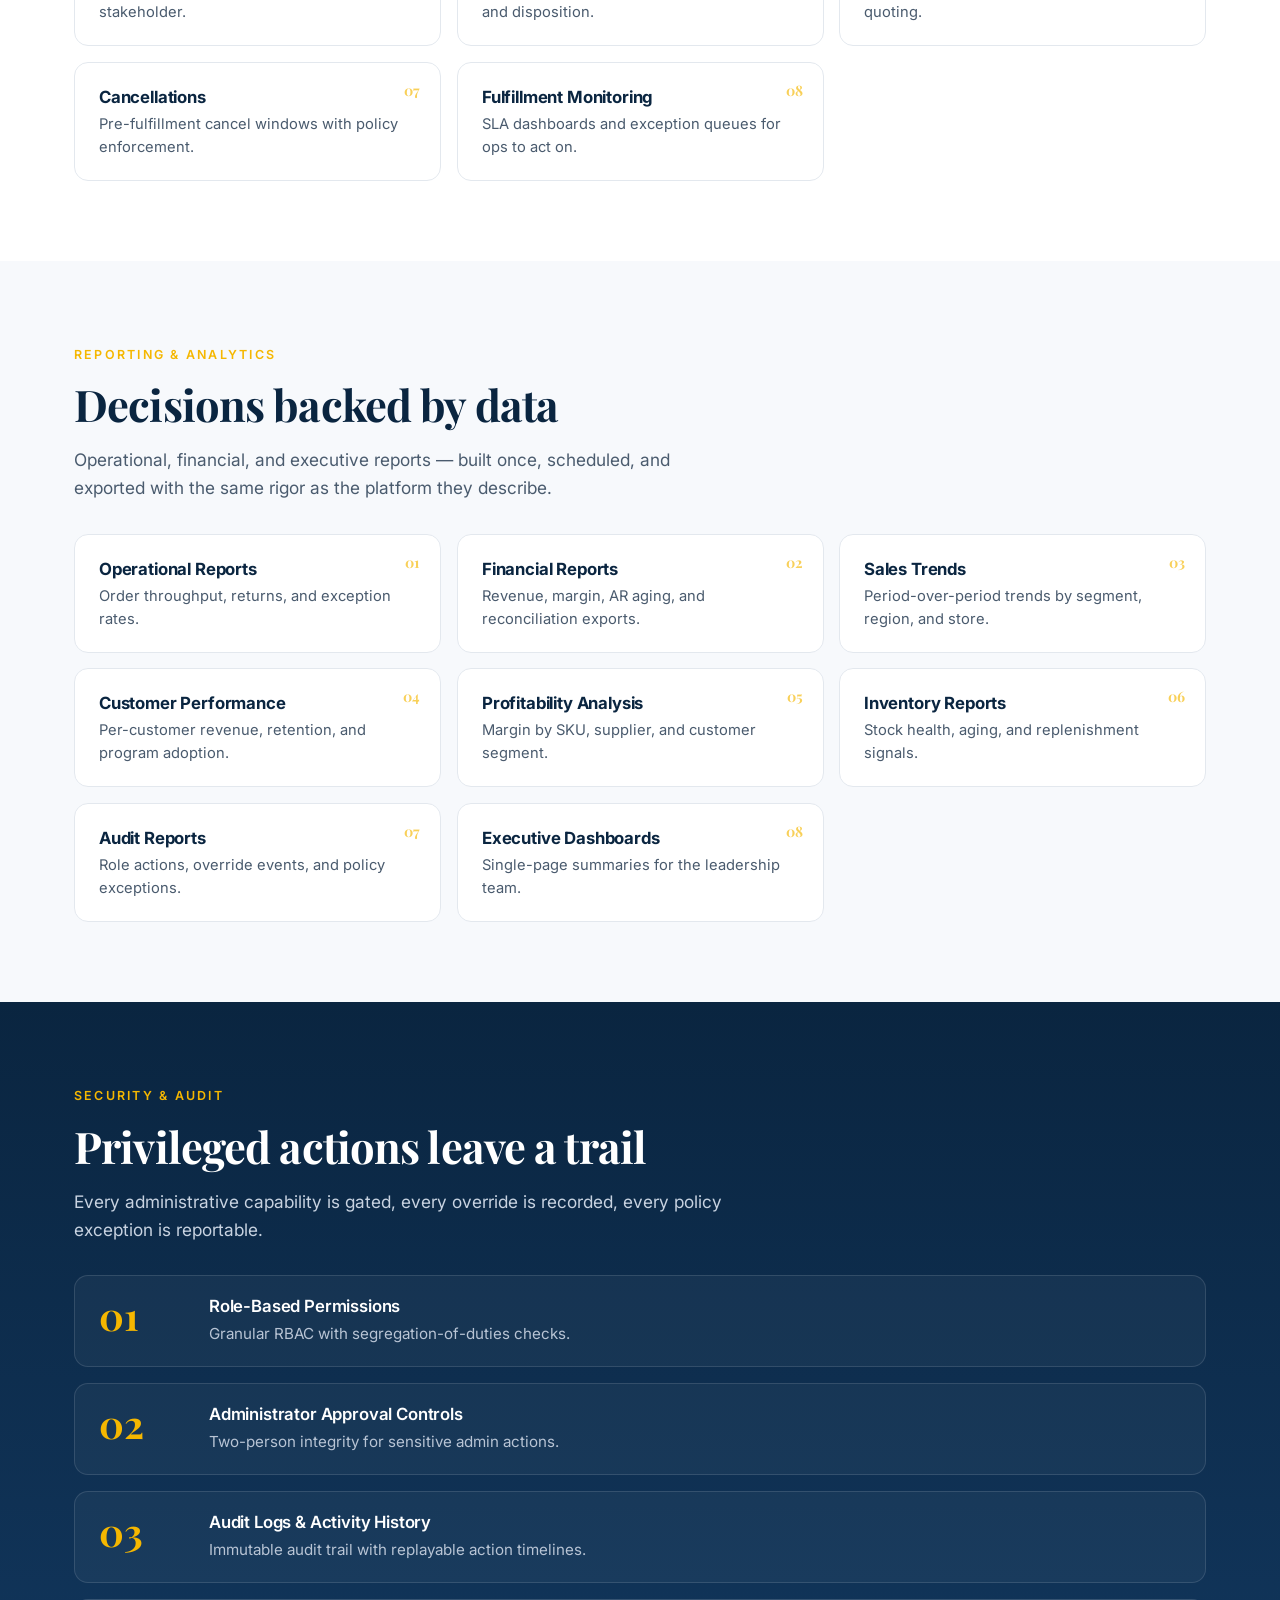
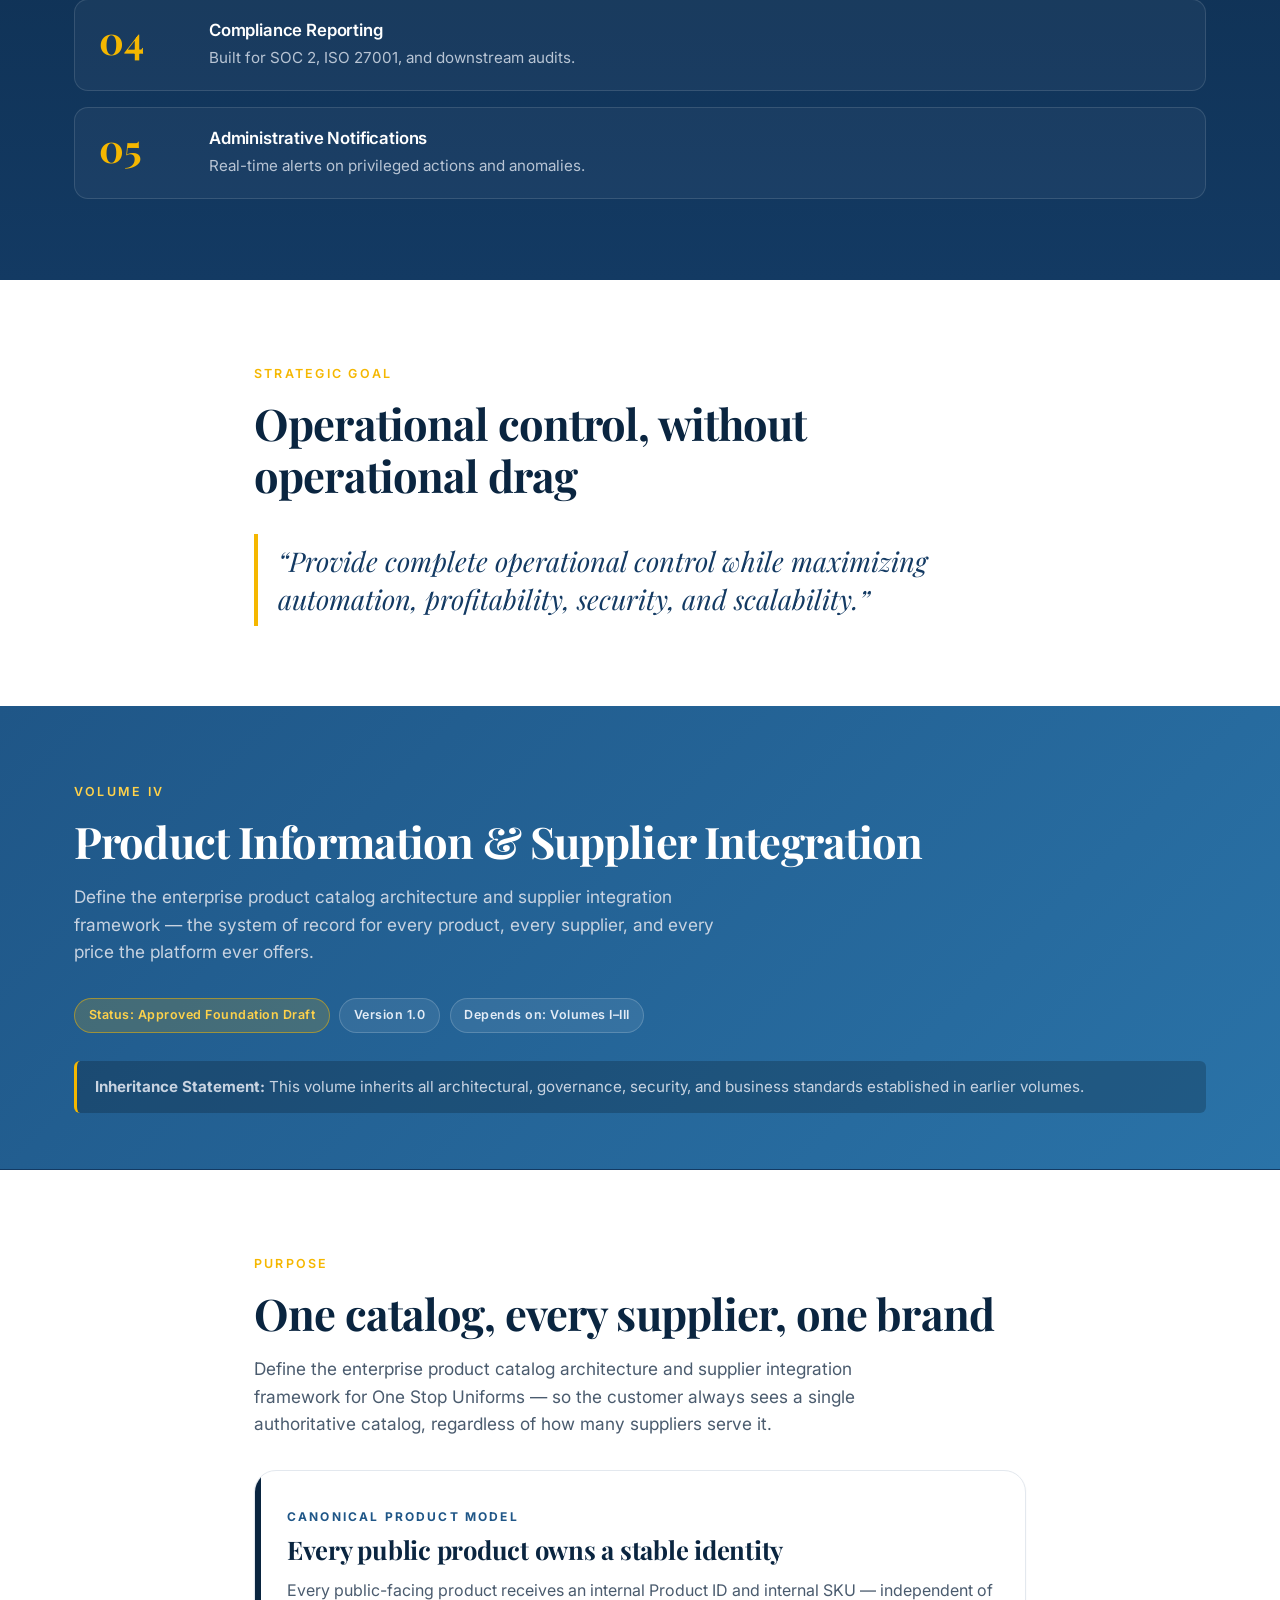
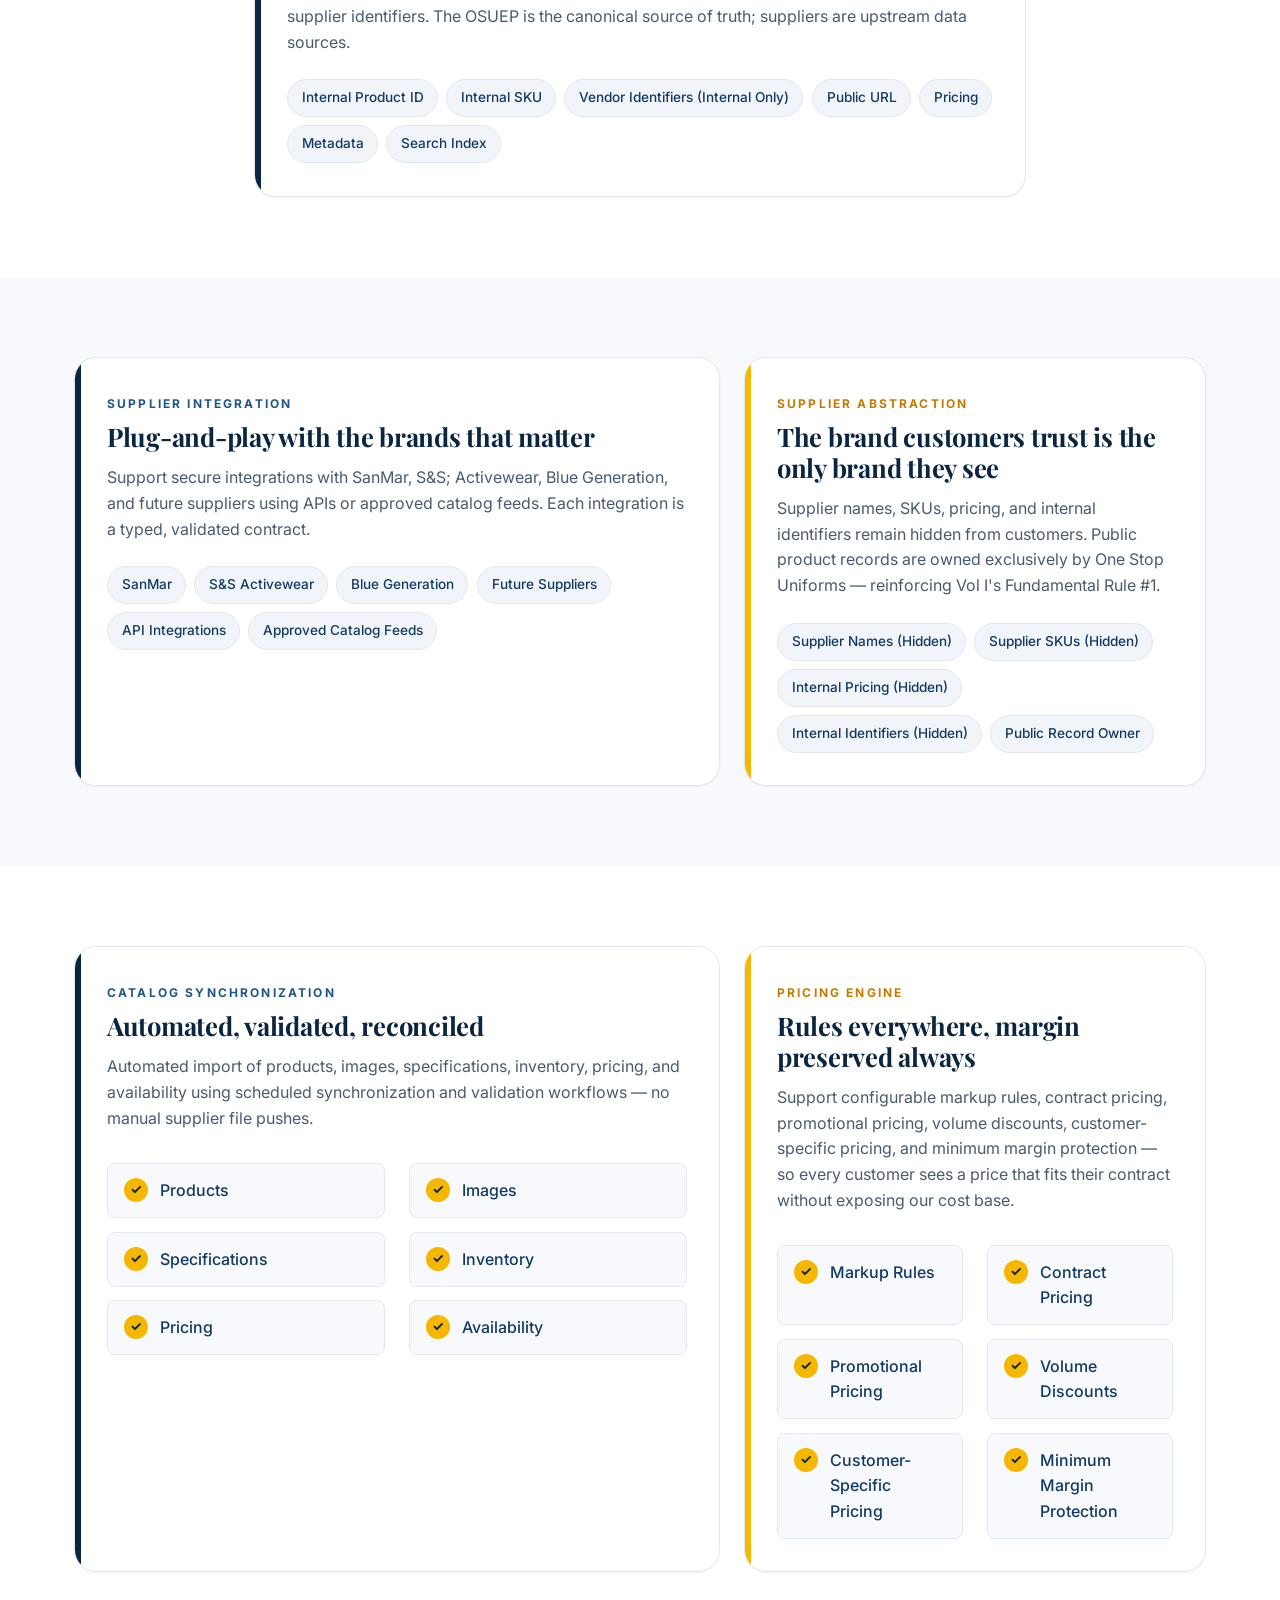
==== commit eee383e4: "feat: add Volume V — Embroidery & Production Management Seven content blocks per the spec: - Decorat" ====
--- a/index.html
+++ b/index.html
@@ -7,7 +7,7 @@
   <meta name="author" content="One Stop Uniforms" />
   <meta name="robots" content="index,follow" />
   <meta property="og:title" content="One Stop Uniforms — Enterprise Master Specification" />
-  <meta property="og:description" content="The constitutional foundation of the OSUEP. Volumes I–IV approved; volumes V–VIII in spec." />
+  <meta property="og:description" content="The constitutional foundation of the OSUEP. Volumes I–V approved; volumes VI–VIII in spec." />
   <meta property="og:type" content="website" />
   <title>One Stop Uniforms — Enterprise Master Specification</title>
   <link rel="icon" href="data:image/svg+xml,%3Csvg xmlns='http://www.w3.org/2000/svg' viewBox='0 0 64 64'%3E%3Crect width='64' height='64' rx='12' fill='%230a2540'/%3E%3Ctext x='50%25' y='58%25' text-anchor='middle' font-family='Georgia,serif' font-size='34' font-weight='700' fill='%23f5b700'%3EO%3C/text%3E%3C/svg%3E" />
@@ -23,7 +23,7 @@
   <!-- Top bar -->
   <div class="topbar">
     <div class="container topbar__inner">
-      <span class="topbar__badge">Volumes I–IV · Approved Foundation Drafts</span>
+      <span class="topbar__badge">Volumes I–V · Approved Foundation Drafts</span>
       <span class="topbar__meta">Enterprise Master Specification · Confidential — Internal Use Only</span>
     </div>
   </div>
@@ -49,6 +49,7 @@
         <a href="#vol2">Vol II</a>
         <a href="#vol3">Vol III</a>
         <a href="#vol4">Vol IV</a>
+        <a href="#vol5">Vol V</a>
         <a href="#library">Library</a>
         <a href="#charter">AI Charter</a>
         <a href="#roadmap">25-Year Vision</a>
@@ -64,6 +65,7 @@
       <a href="#vol2">Volume II — Customer Experience</a>
       <a href="#vol3">Volume III — Administration &amp; Operations</a>
       <a href="#vol4">Volume IV — Product &amp; Supplier</a>
+      <a href="#vol5">Volume V — Embroidery &amp; Production</a>
       <a href="#library">Specification Library</a>
       <a href="#charter">AI Charter</a>
       <a href="#roadmap">25-Year Vision</a>
@@ -86,7 +88,7 @@
         </p>
         <div class="hero__meta">
           <div><span class="hero__meta-label">Volumes</span><span class="hero__meta-value">I – VIII</span></div>
-          <div><span class="hero__meta-label">Approved</span><span class="hero__meta-value">4 of 8</span></div>
+          <div><span class="hero__meta-label">Approved</span><span class="hero__meta-value">5 of 8</span></div>
           <div><span class="hero__meta-label">Version</span><span class="hero__meta-value">1.0</span></div>
           <div><span class="hero__meta-label">Owner</span><span class="hero__meta-value">One Stop Uniforms</span></div>
         </div>
@@ -95,6 +97,7 @@
           <a href="#vol2" class="btn btn--ghost">Volume II</a>
           <a href="#vol3" class="btn btn--ghost">Volume III</a>
           <a href="#vol4" class="btn btn--ghost">Volume IV</a>
+          <a href="#vol5" class="btn btn--ghost">Volume V</a>
           <a href="#library" class="btn btn--ghost">All 8 Volumes</a>
         </div>
       </div>
@@ -883,6 +886,217 @@
 
     </div><!-- /#vol4 -->
 
+    <!-- ====================== VOLUME V ====================== -->
+    <div id="vol5">
+
+    <!-- Volume V banner -->
+    <section class="section volume-banner volume-banner--teal" id="volume-5">
+      <div class="container">
+        <p class="section__eyebrow">Volume V</p>
+        <h2 class="section__title">Embroidery &amp; Production Management</h2>
+        <p class="section__lede">
+          Define the complete embroidery, decoration, artwork, and production
+          management system &mdash; the layer that turns catalog products into
+          finished, branded apparel.
+        </p>
+        <div class="volume-meta">
+          <span class="volume-meta__pill volume-meta__pill--approved">Status: Approved Foundation Draft</span>
+          <span class="volume-meta__pill">Version 1.0</span>
+          <span class="volume-meta__pill">Depends on: Volumes I–IV</span>
+        </div>
+        <div class="volume-banner__quote">
+          <strong>Inheritance Statement:</strong> This volume inherits all
+          governance, product architecture, customer workflows, and supplier
+          integration standards established in previous volumes.
+        </div>
+      </div>
+    </section>
+
+    <!-- Vol V — Purpose + Decoration Services -->
+    <section class="section" id="vol5-purpose">
+      <div class="container container--narrow">
+        <p class="section__eyebrow">Purpose</p>
+        <h2 class="section__title">From blank apparel to branded apparel</h2>
+        <p class="section__lede">
+          Define the complete embroidery, decoration, artwork, and production
+          management system for One Stop Uniforms &mdash; one workflow that
+          handles every decoration method the platform offers.
+        </p>
+        <div class="card card--feature card--accent">
+          <p class="card__eyebrow">Decoration Services</p>
+          <h3 class="card__title">Every method, one platform</h3>
+          <p class="card__body">
+            Support embroidery, screen printing, heat transfer, patches, DTF,
+            DTG, vinyl, engraving where applicable, and future decoration methods
+            &mdash; each modeled as a decoration service with its own configuration.
+          </p>
+          <ul class="chip-grid" aria-label="Supported decoration methods">
+            <li class="chip">Embroidery</li>
+            <li class="chip">Screen Printing</li>
+            <li class="chip">Heat Transfer</li>
+            <li class="chip">Patches</li>
+            <li class="chip">Direct-to-Film (DTF)</li>
+            <li class="chip">Direct-to-Garment (DTG)</li>
+            <li class="chip">Vinyl</li>
+            <li class="chip">Engraving</li>
+            <li class="chip">Future Methods</li>
+          </ul>
+        </div>
+      </div>
+    </section>
+
+    <!-- Vol V — Artwork Management -->
+    <section class="section section--alt" id="vol5-artwork">
+      <div class="container">
+        <p class="section__eyebrow">Artwork Management</p>
+        <h2 class="section__title">A secure logo library, versioned end-to-end</h2>
+        <p class="section__lede">
+          Maintain a secure logo library, artwork version history, customer
+          approvals, file validation, color management, and production-ready
+          assets &mdash; the asset layer underneath every decorator.
+        </p>
+        <ul class="values-grid">
+          <li class="value" data-i="01"><h4>Secure Logo Library</h4><p>Tenant-isolated, RBAC-controlled asset store.</p></li>
+          <li class="value" data-i="02"><h4>Version History</h4><p>Every artwork change captured, reviewable, reversible.</p></li>
+          <li class="value" data-i="03"><h4>Customer Approvals</h4><p>Approval workflows gating production readiness.</p></li>
+          <li class="value" data-i="04"><h4>File Validation</h4><p>Format, resolution, color-profile checks at upload.</p></li>
+          <li class="value" data-i="05"><h4>Color Management</h4><p>Thread-color matching and Pantone-aware workflows.</p></li>
+          <li class="value" data-i="06"><h4>Production-Ready Assets</h4><p>Pre-flighted files delivered to decorators reliably.</p></li>
+        </ul>
+      </div>
+    </section>
+
+    <!-- Vol V — Embroidery Configuration (split with Workflow) -->
+    <section class="section section--split" id="vol5-config-workflow">
+      <div class="container">
+        <div class="card card--feature">
+          <p class="card__eyebrow">Embroidery Configuration</p>
+          <h3 class="card__title">Customer-directed, decorator-runnable</h3>
+          <p class="card__body">
+            Allow customers to choose logo location, thread colors, text
+            personalization, fonts, sizing, quantity rules, setup fees, and
+            recurring decoration profiles.
+          </p>
+          <ul class="charter-grid">
+            <li><span class="check" aria-hidden="true">&#10003;</span> Logo Location</li>
+            <li><span class="check" aria-hidden="true">&#10003;</span> Thread Colors</li>
+            <li><span class="check" aria-hidden="true">&#10003;</span> Text Personalization</li>
+            <li><span class="check" aria-hidden="true">&#10003;</span> Fonts</li>
+            <li><span class="check" aria-hidden="true">&#10003;</span> Sizing</li>
+            <li><span class="check" aria-hidden="true">&#10003;</span> Quantity Rules</li>
+            <li><span class="check" aria-hidden="true">&#10003;</span> Setup Fees</li>
+            <li><span class="check" aria-hidden="true">&#10003;</span> Recurring Profiles</li>
+          </ul>
+        </div>
+
+        <div class="card card--feature card--accent">
+          <p class="card__eyebrow">Production Workflow</p>
+          <h3 class="card__title">From approval to ship-ready</h3>
+          <p class="card__body">
+            Artwork review, customer approval, digitizing, production
+            scheduling, quality assurance, packaging, shipment preparation,
+            and completion tracking &mdash; one continuous, observable process.
+          </p>
+          <ul class="chip-grid" aria-label="Workflow stages">
+            <li class="chip">Artwork Review</li>
+            <li class="chip">Customer Approval</li>
+            <li class="chip">Digitizing</li>
+            <li class="chip">Production Scheduling</li>
+            <li class="chip">Quality Assurance</li>
+            <li class="chip">Packaging</li>
+            <li class="chip">Shipment Preparation</li>
+            <li class="chip">Completion Tracking</li>
+          </ul>
+        </div>
+      </div>
+    </section>
+
+    <!-- Vol V — Production Dashboard -->
+    <section class="section section--alt" id="vol5-dashboard">
+      <div class="container">
+        <p class="section__eyebrow">Production Dashboard</p>
+        <h2 class="section__title">The floor, on one screen</h2>
+        <p class="section__lede">
+          Monitor production queues, decorator workload, machine status,
+          turnaround times, quality metrics, and order priorities &mdash; a
+          real-time view of every decorating line.
+        </p>
+        <ul class="values-grid">
+          <li class="value" data-i="01"><h4>Production Queues</h4><p>Live work-in-progress across all decorators.</p></li>
+          <li class="value" data-i="02"><h4>Decorator Workload</h4><p>Per-decorator throughput and capacity.</p></li>
+          <li class="value" data-i="03"><h4>Machine Status</h4><p>Machine health, downtime, and utilization.</p></li>
+          <li class="value" data-i="04"><h4>Turnaround Times</h4><p>SLA tracking by decoration method and customer.</p></li>
+          <li class="value" data-i="05"><h4>Quality Metrics</h4><p>Defect rates, first-pass yield, rework rate.</p></li>
+          <li class="value" data-i="06"><h4>Order Priorities</h4><p>Priority queue management with policy enforcement.</p></li>
+        </ul>
+      </div>
+    </section>
+
+    <!-- Vol V — Quality Assurance (dark) -->
+    <section class="section section--dark" id="vol5-qa">
+      <div class="container">
+        <p class="section__eyebrow section__eyebrow--light">Quality Assurance</p>
+        <h2 class="section__title section__title--light">Premium quality, by process</h2>
+        <p class="section__lede section__lede--light">
+          Document inspection checkpoints, approval records, remake procedures,
+          customer issue tracking, and continuous improvement metrics &mdash;
+          every defect becomes a learning input, not a one-off.
+        </p>
+        <ol class="rules-list">
+          <li class="rule">
+            <span class="rule__num">01</span>
+            <div class="rule__body">
+              <h4>Inspection Checkpoints</h4>
+              <p>Mandatory QA gates between each production stage.</p>
+            </div>
+          </li>
+          <li class="rule">
+            <span class="rule__num">02</span>
+            <div class="rule__body">
+              <h4>Approval Records</h4>
+              <p>Signed-off approvals attached to every order line.</p>
+            </div>
+          </li>
+          <li class="rule">
+            <span class="rule__num">03</span>
+            <div class="rule__body">
+              <h4>Remake Procedures</h4>
+              <p>Structured remake flow with reason capture and SLA.</p>
+            </div>
+          </li>
+          <li class="rule">
+            <span class="rule__num">04</span>
+            <div class="rule__body">
+              <h4>Customer Issue Tracking</h4>
+              <p>End-to-end visibility on reported defects and resolutions.</p>
+            </div>
+          </li>
+          <li class="rule">
+            <span class="rule__num">05</span>
+            <div class="rule__body">
+              <h4>Continuous Improvement Metrics</h4>
+              <p>Defect, rework, and approval-rate trends with action loops.</p>
+            </div>
+          </li>
+        </ol>
+      </div>
+    </section>
+
+    <!-- Vol V — Strategic Goal -->
+    <section class="section" id="vol5-strategic-goal">
+      <div class="container container--narrow">
+        <p class="section__eyebrow">Strategic Goal</p>
+        <h2 class="section__title">Premium quality, error-free, order-aware</h2>
+        <blockquote class="pull-quote">
+          “Deliver a scalable decoration and production platform that maintains
+          premium quality, minimizes errors, and integrates seamlessly with
+          enterprise order management.”
+        </blockquote>
+      </div>
+    </section>
+
+    </div><!-- /#vol5 -->
+
     <!-- ====================== SPECIFICATION LIBRARY ====================== -->
     <section class="section section--alt" id="library">
       <div class="container">
@@ -890,7 +1104,7 @@
         <h2 class="section__title">All eight volumes</h2>
         <p class="section__lede">
           The OSUEP master specification is structured as eight volumes. Volumes
-          I–IV are approved; Volumes V–VIII are in development and will land in
+          I–V are approved; Volumes VI–VIII are in development and will land in
           succession.
         </p>
         <ul class="library" aria-label="Specification volumes">
@@ -926,12 +1140,12 @@
               <span class="library__pill library__pill--ok">Approved</span>
             </div>
           </li>
-          <li class="library__item" id="lib-5">
+          <li class="library__item library__item--approved" id="lib-5">
             <span class="library__num">V</span>
             <div class="library__body">
-              <h4>Pending Spec</h4>
-              <p>Awaiting governing document from One Stop Uniforms.</p>
-              <span class="library__pill">Pending</span>
+              <h4>Embroidery &amp; Production Management</h4>
+              <p>Decoration services, artwork, workflow, QA, production dashboard.</p>
+              <span class="library__pill library__pill--ok">Approved</span>
             </div>
           </li>
           <li class="library__item" id="lib-6">
@@ -1052,6 +1266,15 @@
             </svg>
             <p class="seal__label">Approved</p>
           </div>
+          <div class="seal seal--small">
+            <svg viewBox="0 0 200 200" width="100" height="100" aria-hidden="true">
+              <circle cx="100" cy="100" r="92" fill="none" stroke="#0a2540" stroke-width="3"/>
+              <circle cx="100" cy="100" r="74" fill="none" stroke="#0a2540" stroke-width="1"/>
+              <text x="100" y="90" text-anchor="middle" font-family="Georgia, serif" font-size="22" font-weight="700" fill="#0a2540">OSUEP</text>
+              <text x="100" y="115" text-anchor="middle" font-family="Inter, sans-serif" font-size="9" letter-spacing="2" fill="#0a2540">VOLUME V · v1.0</text>
+            </svg>
+            <p class="seal__label">Approved</p>
+          </div>
         </div>
       </div>
     </section>
@@ -1068,6 +1291,7 @@
         <a href="#vol2">Volume II</a>
         <a href="#vol3">Volume III</a>
         <a href="#vol4">Volume IV</a>
+        <a href="#vol5">Volume V</a>
         <a href="#library">Library</a>
         <a href="#charter">AI Charter</a>
         <a href="#roadmap">25-Year Vision</a>
--- a/styles.css
+++ b/styles.css
@@ -680,6 +680,9 @@
 .volume-banner--steel {
   background: linear-gradient(135deg, #1f5687 0%, #2a73a8 100%);
 }
+.volume-banner--teal {
+  background: linear-gradient(135deg, #1f5687 0%, #2a8e8e 100%);
+}
 .volume-meta {
   display: flex;
   flex-wrap: wrap;
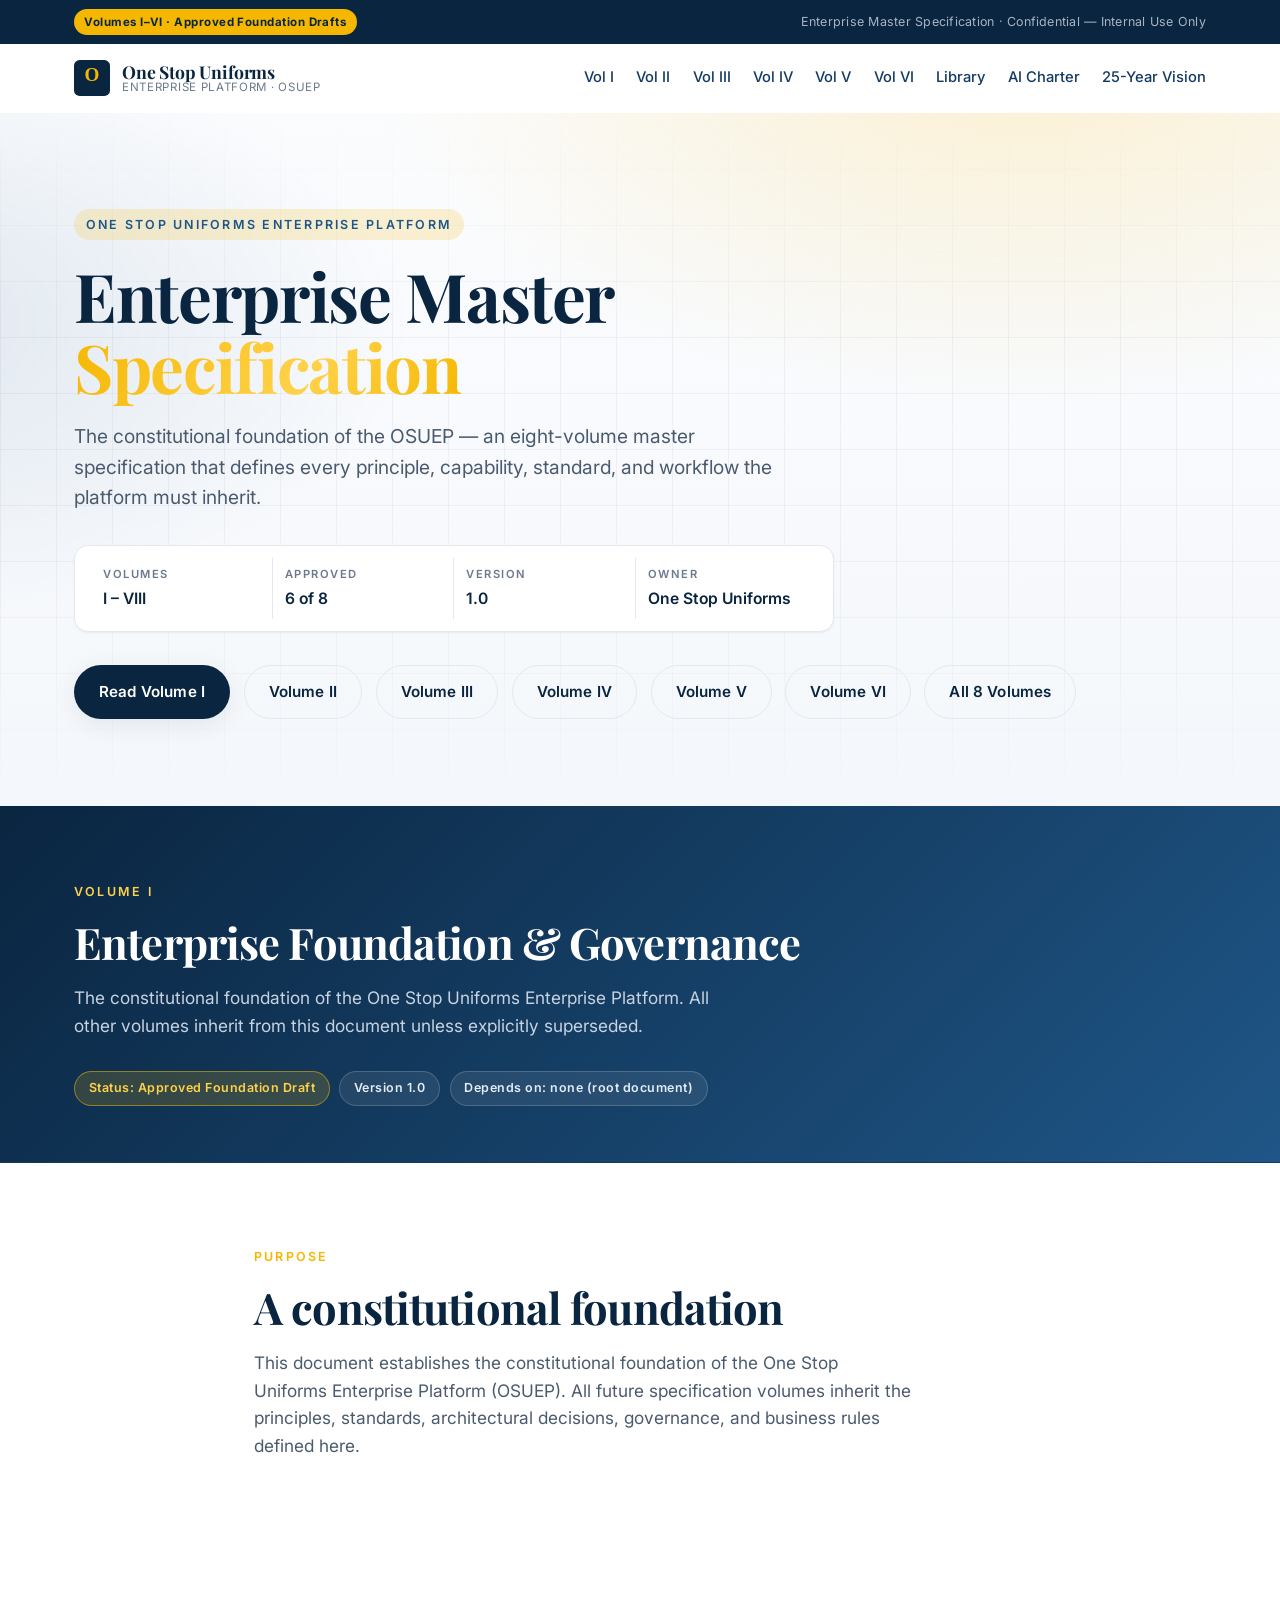
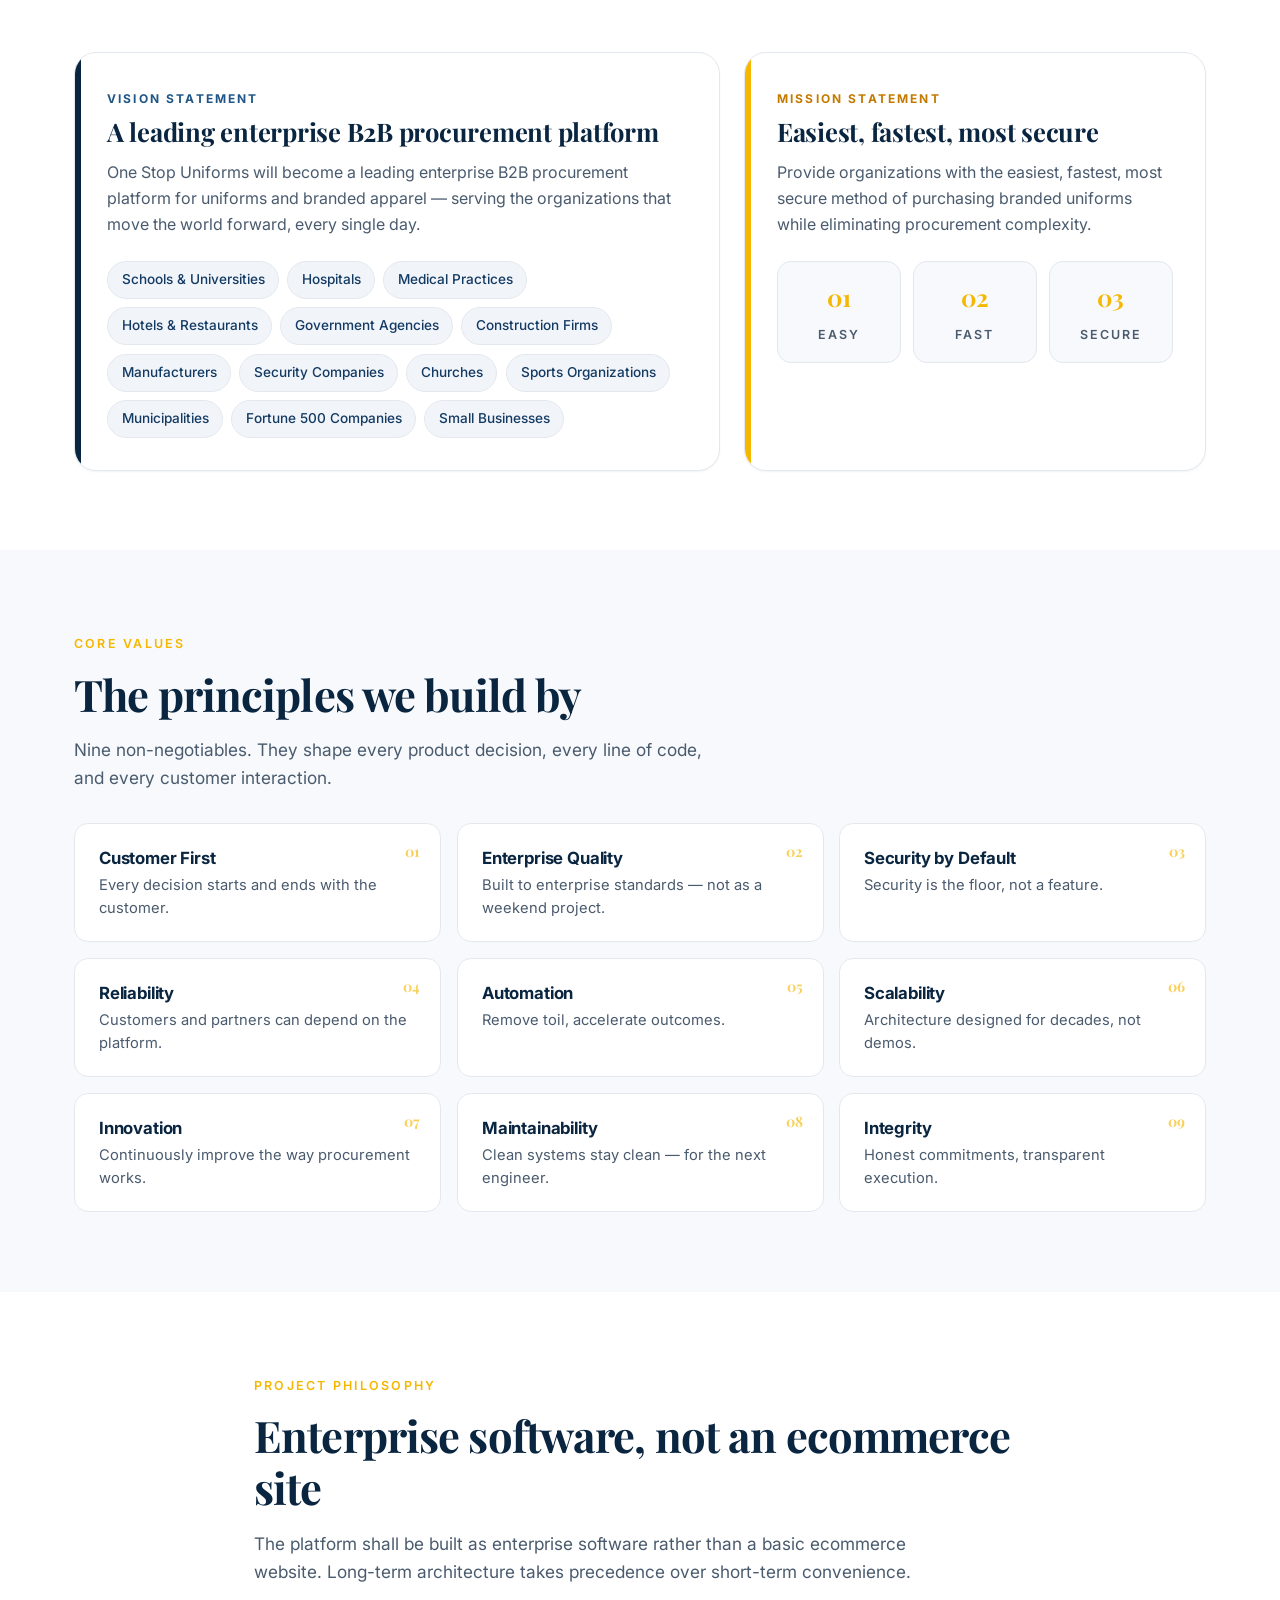
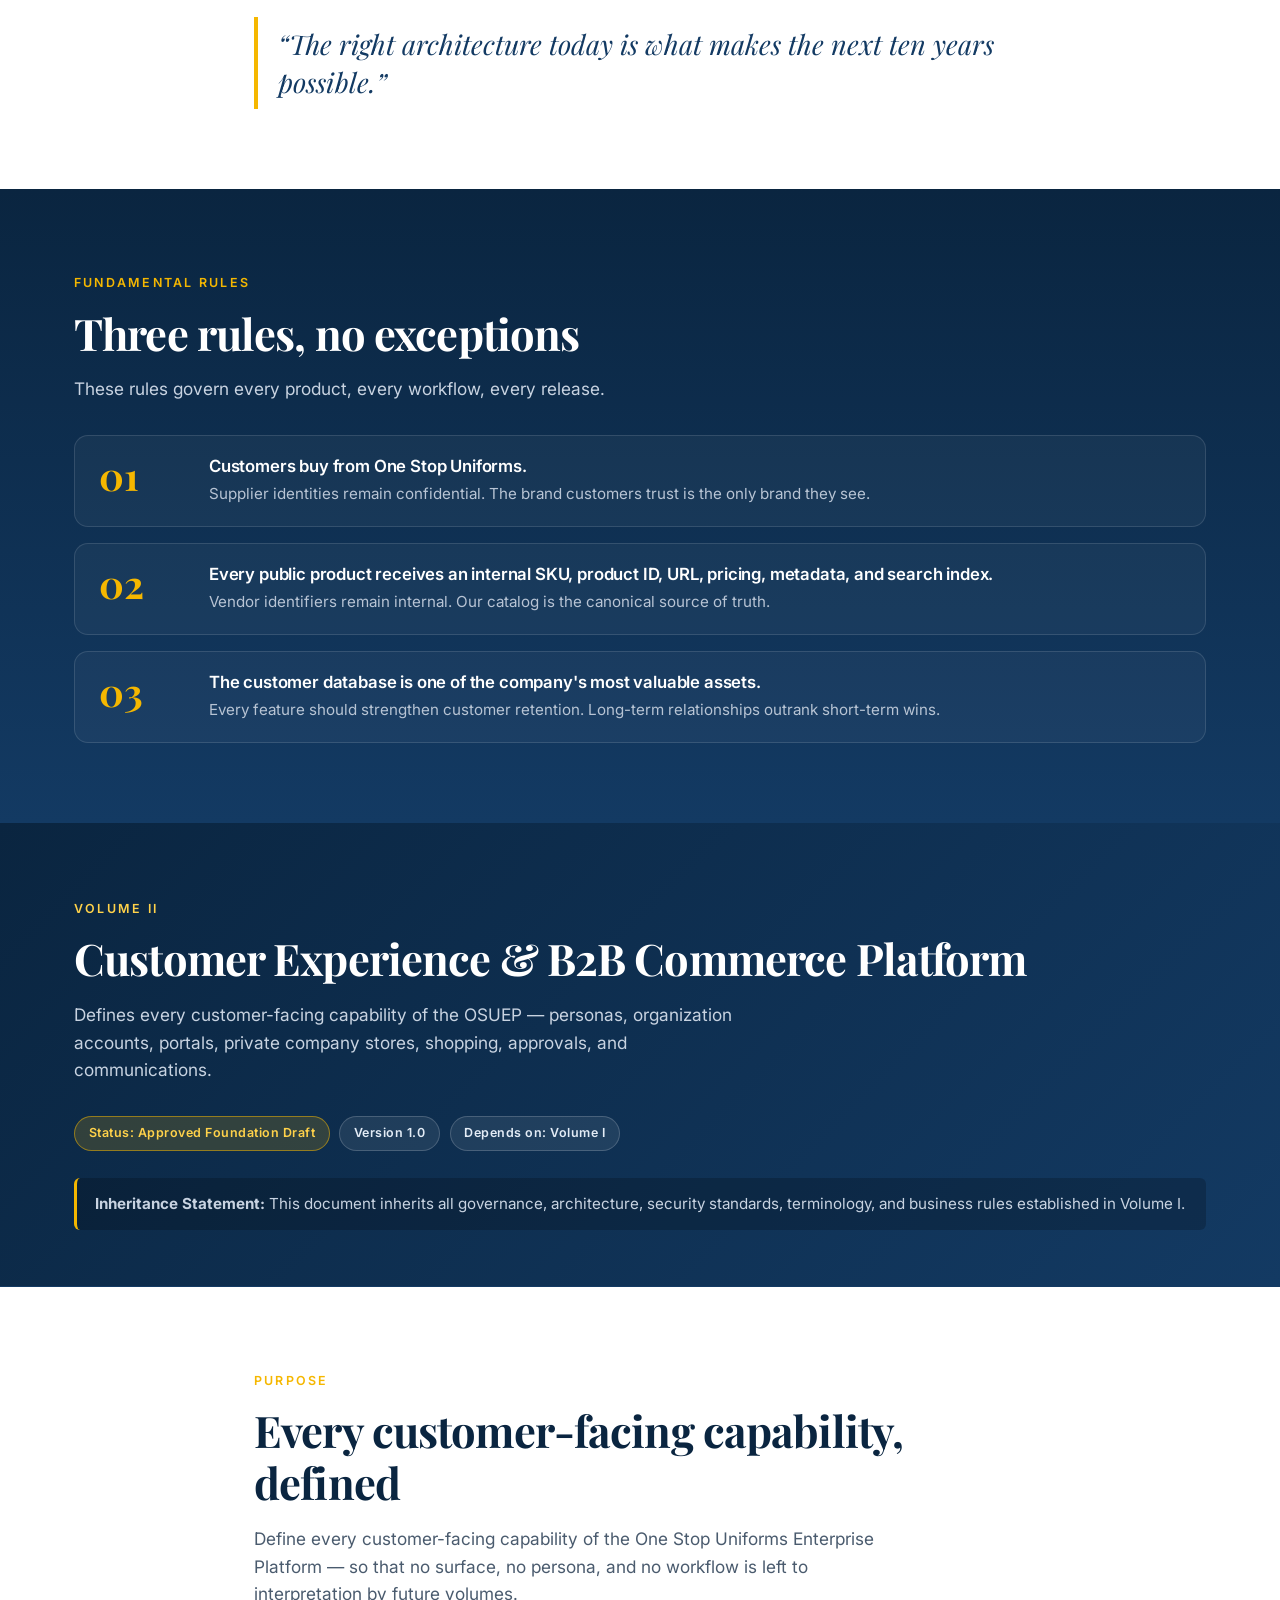
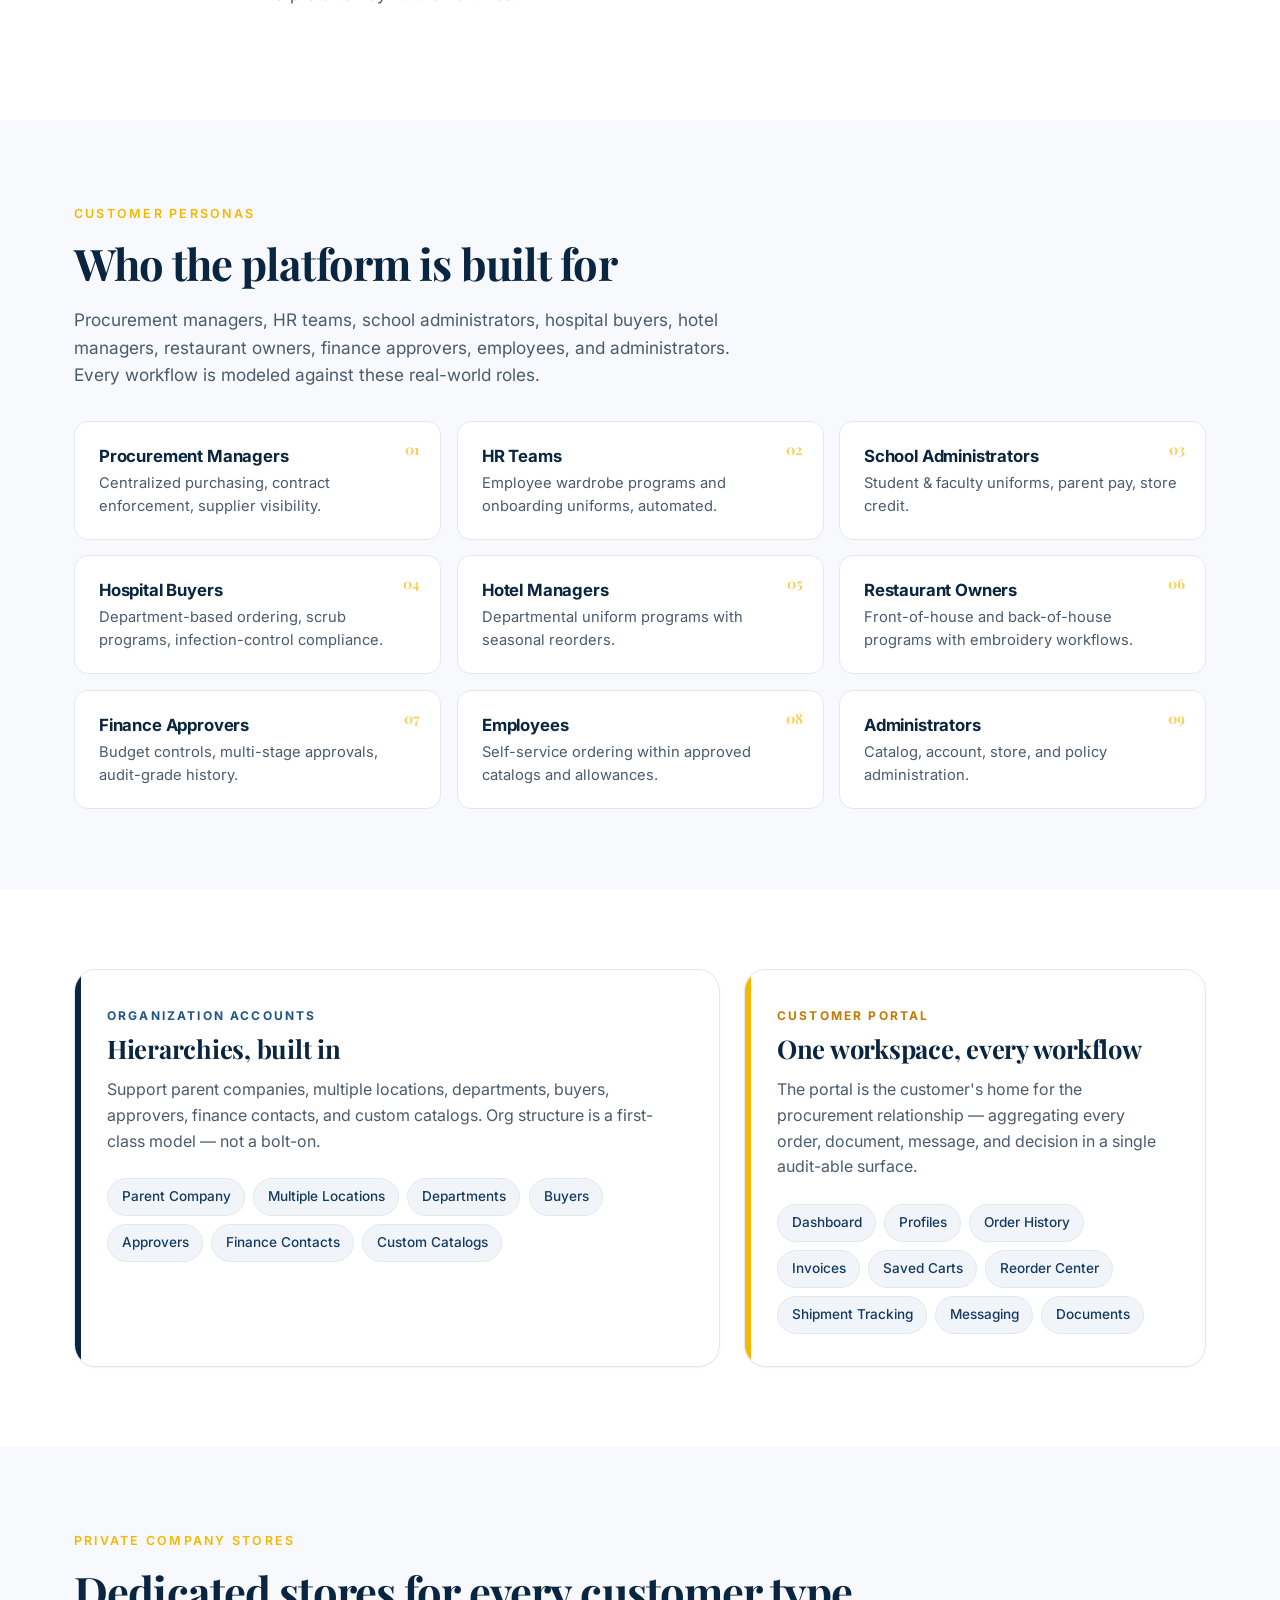
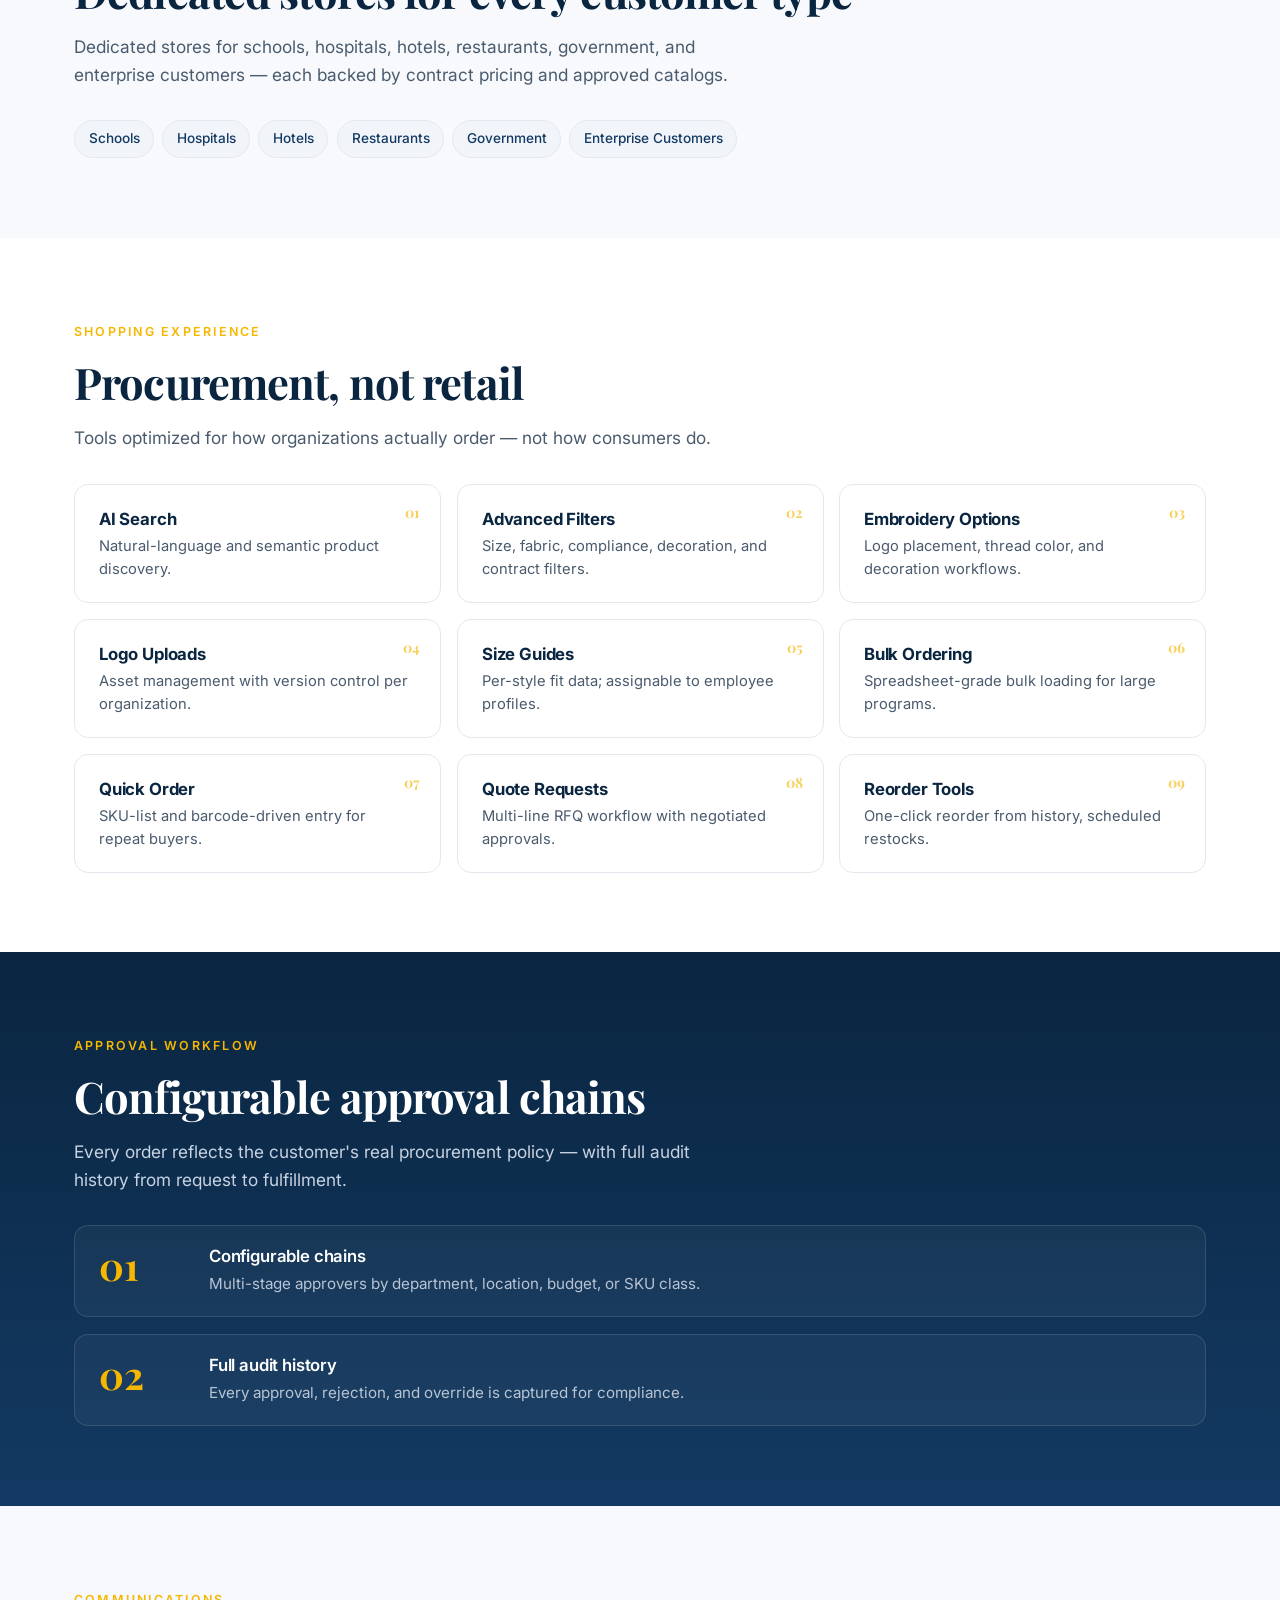
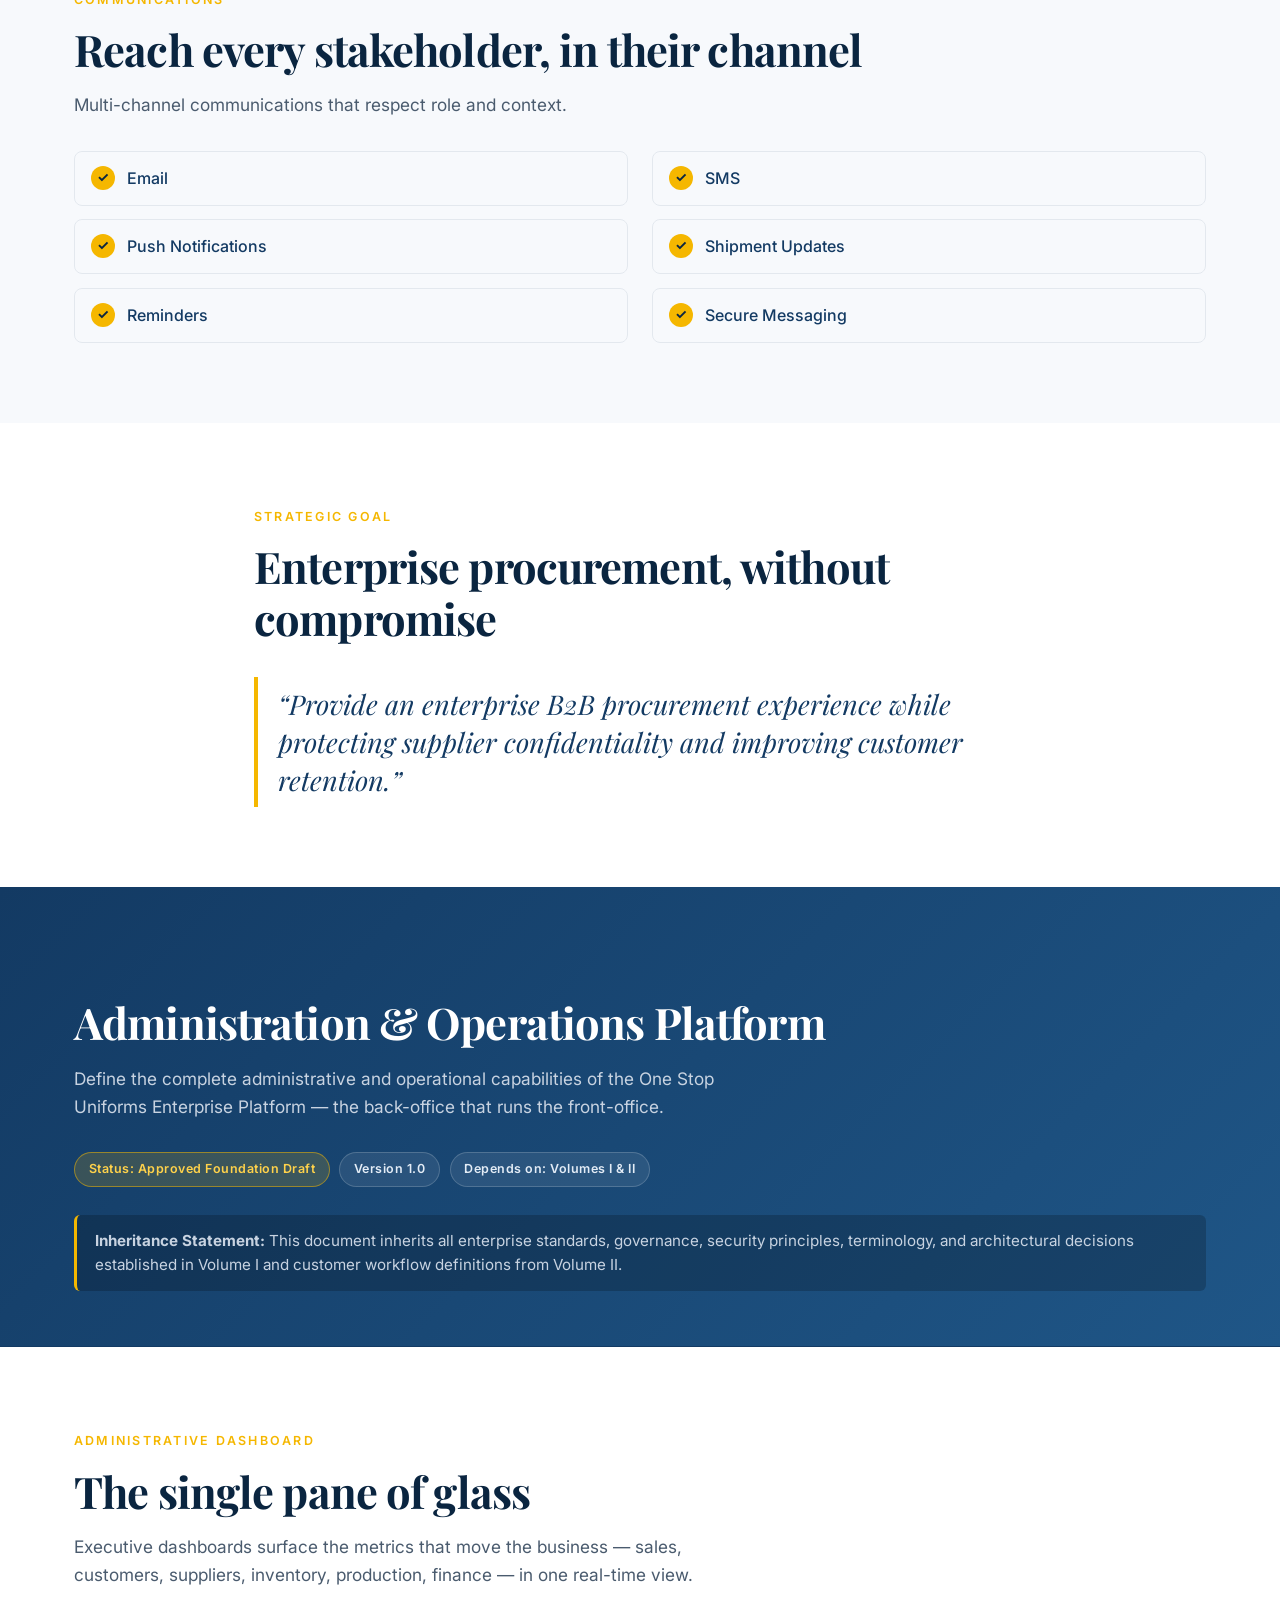
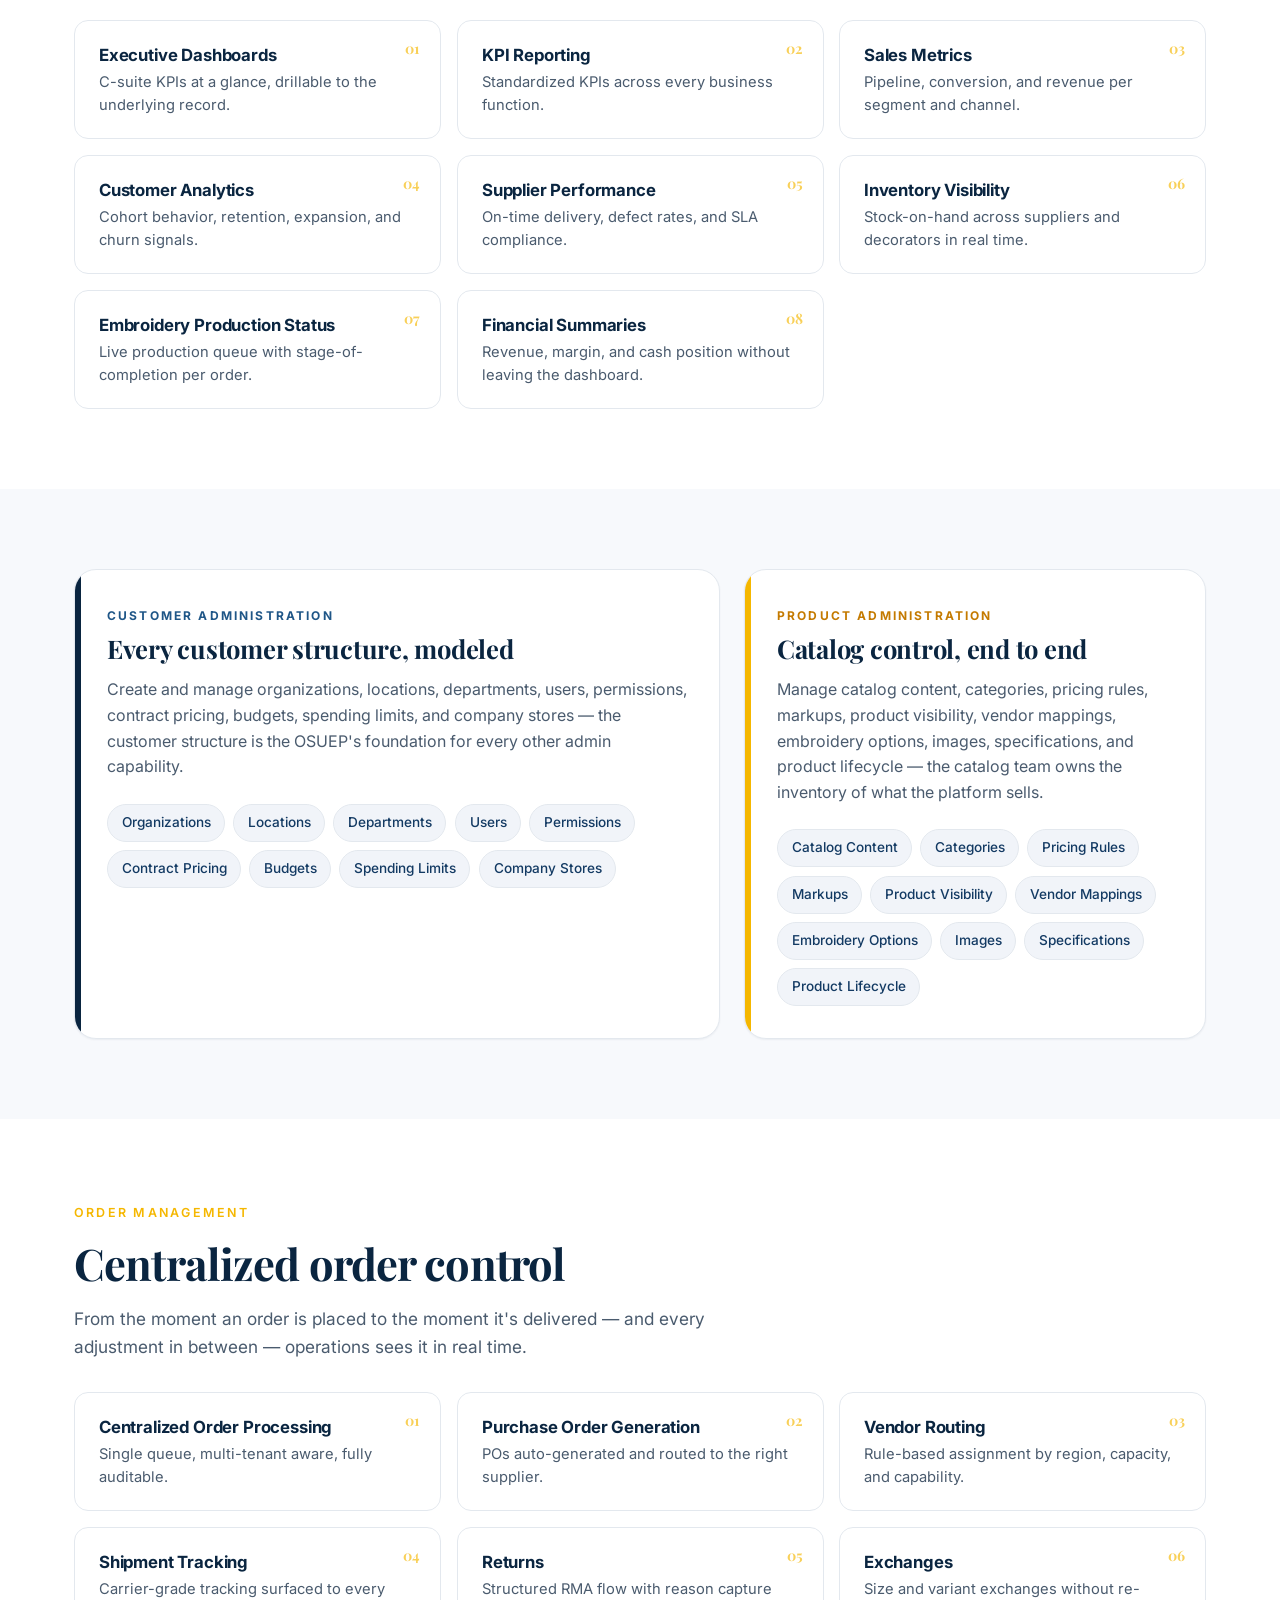
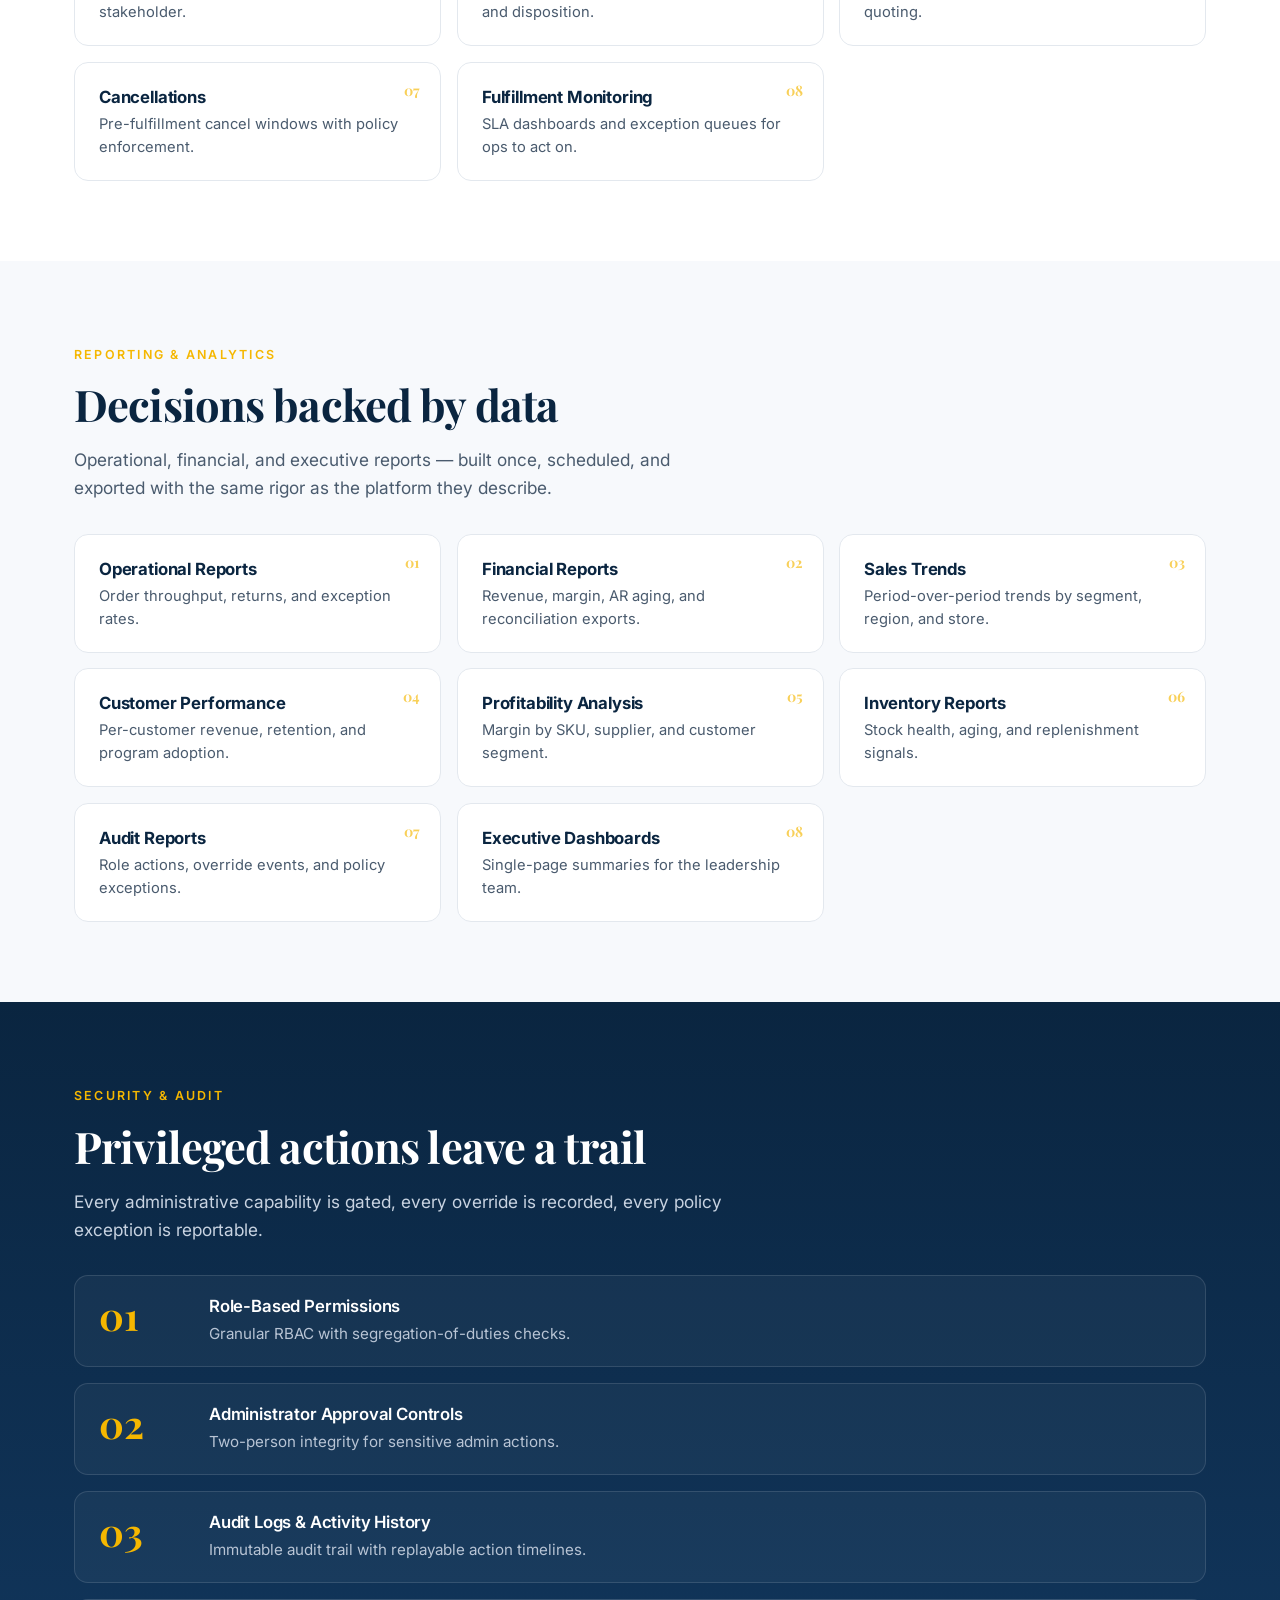
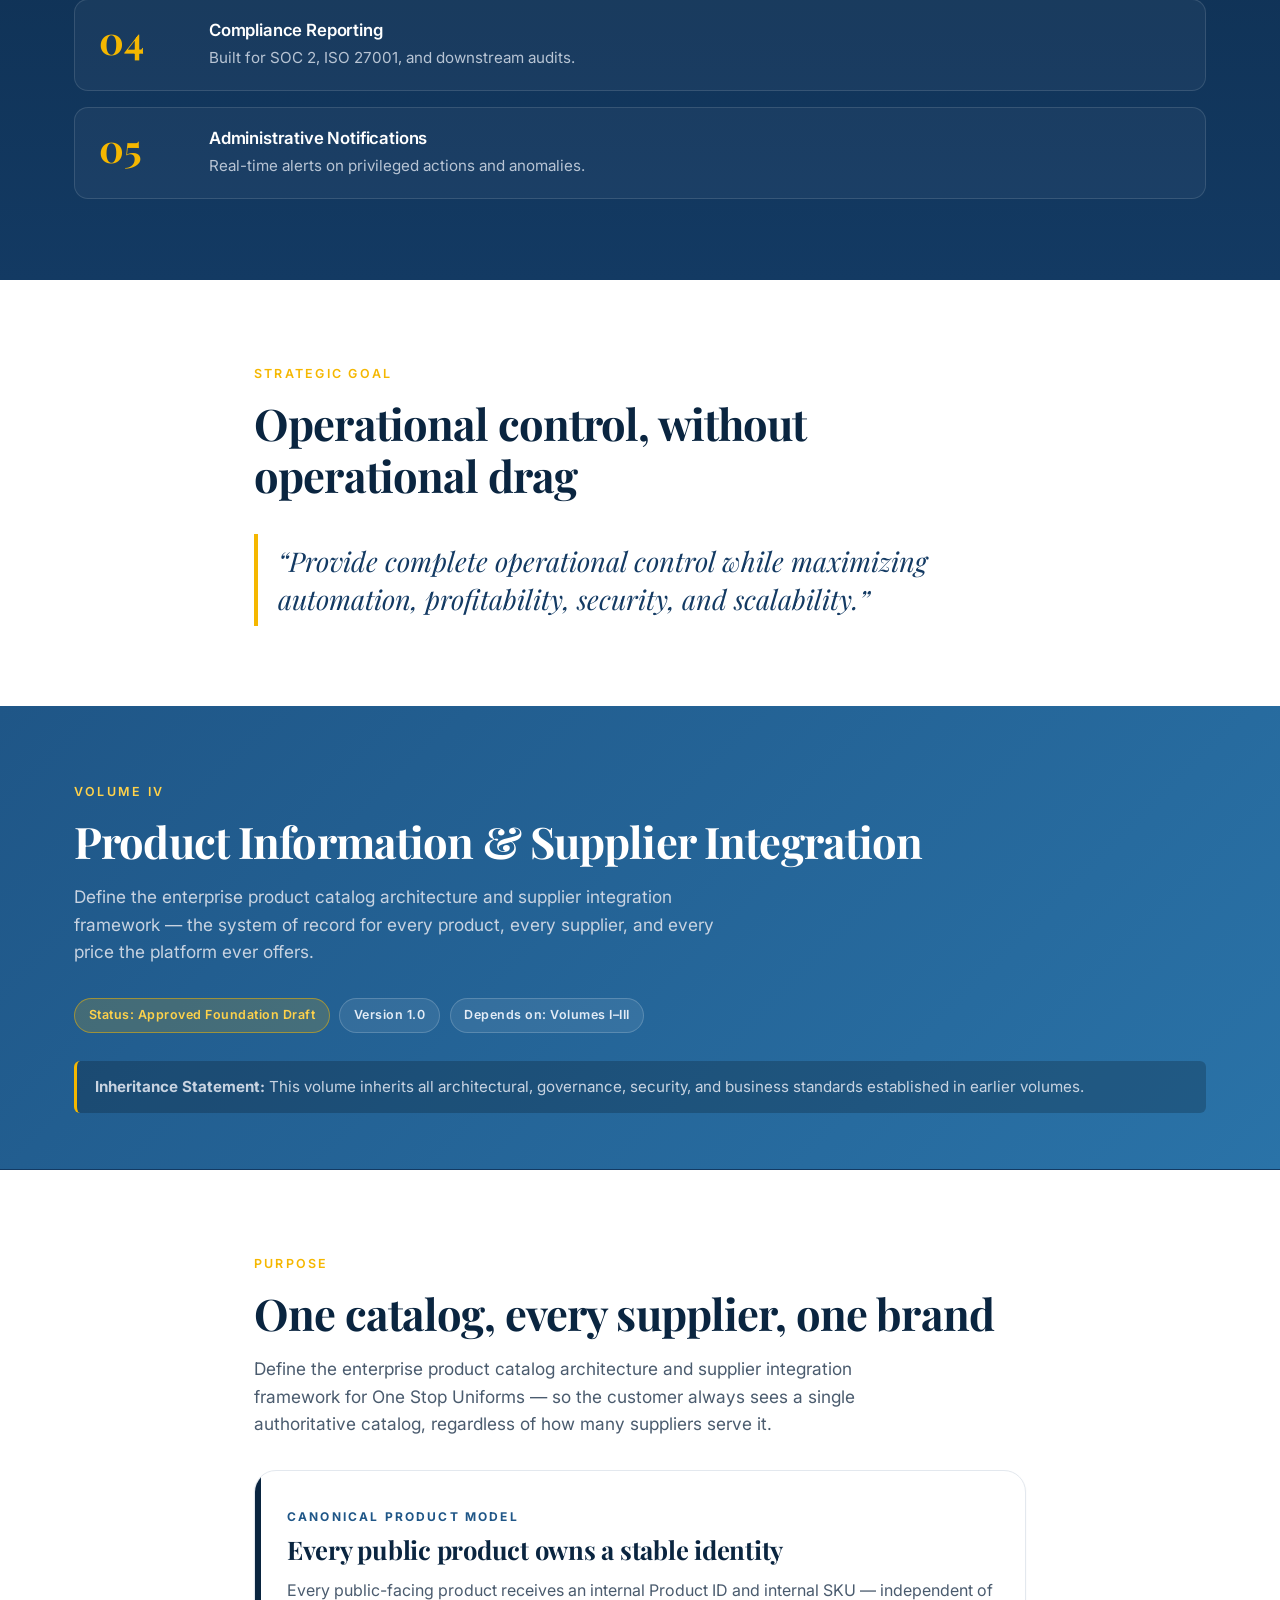
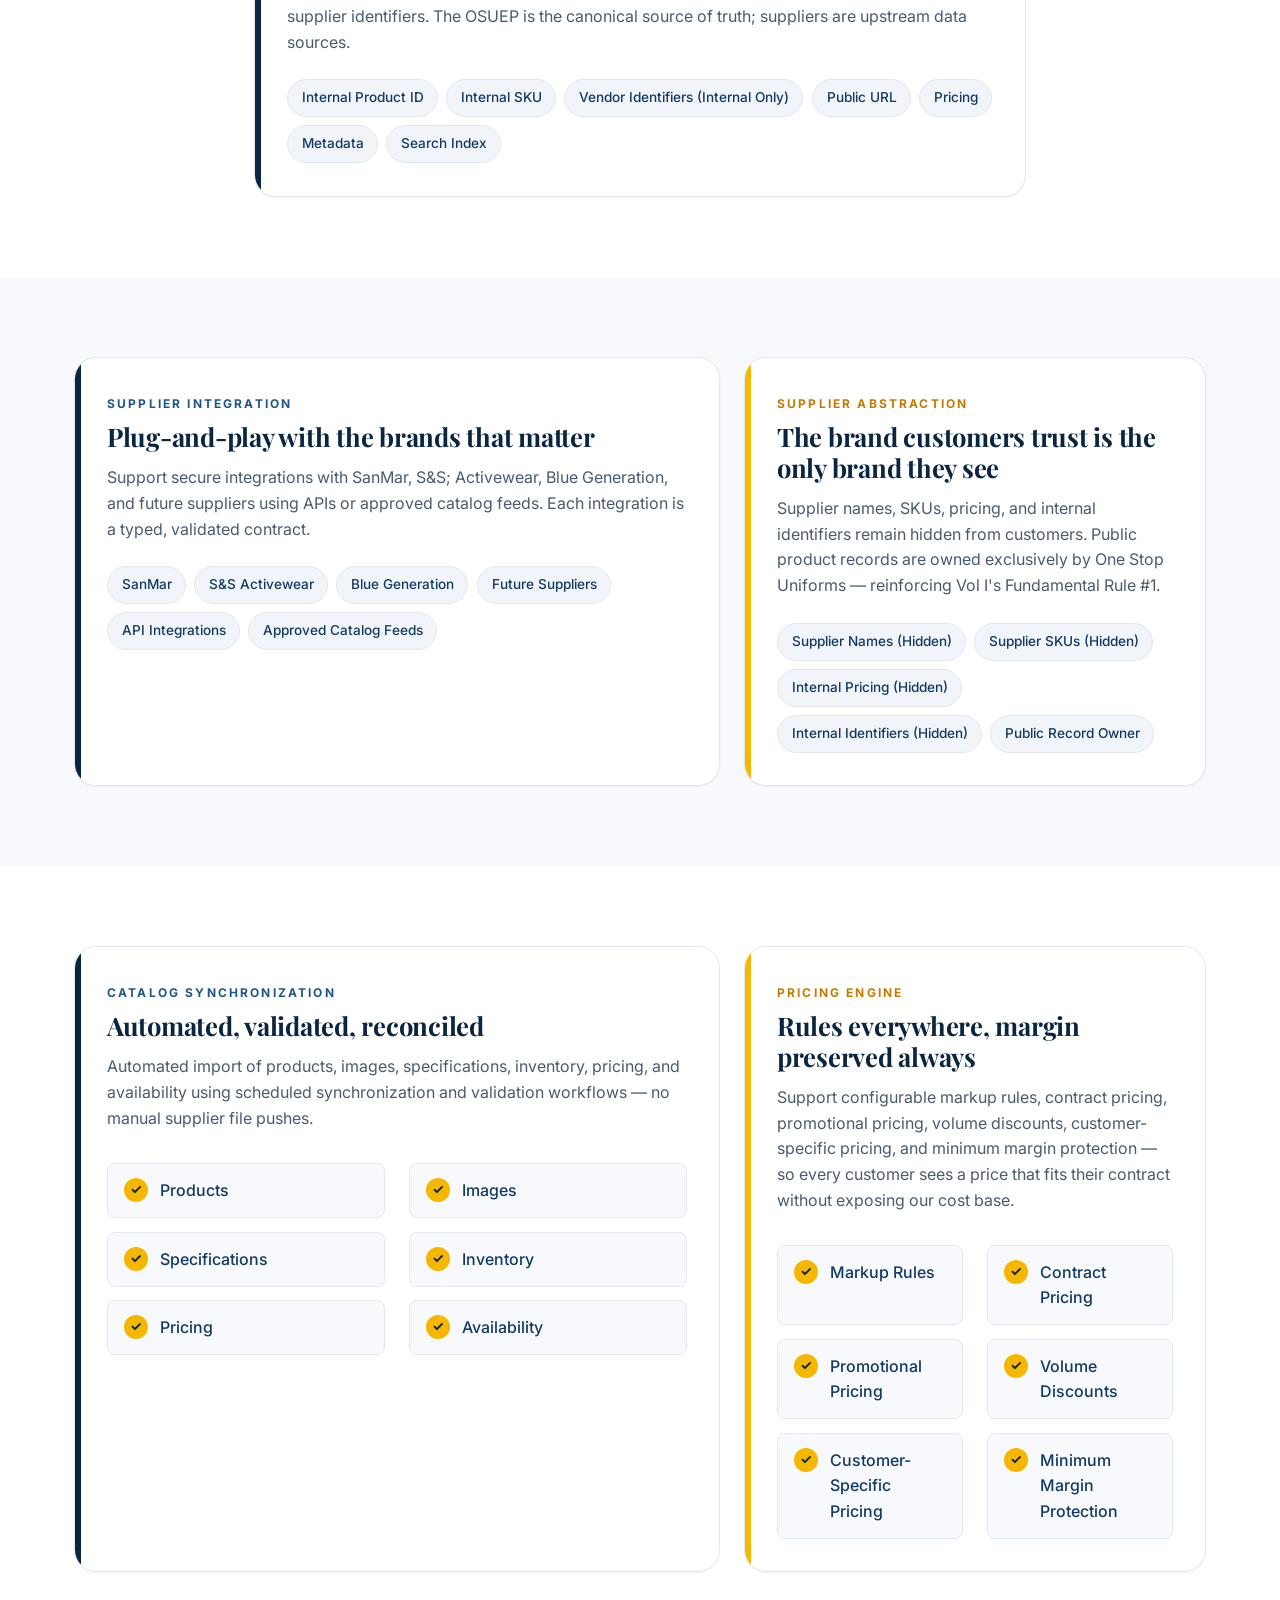
==== commit 2c5cfdf9: "feat: add Volume VI — Technical Architecture & Engineering Eight content blocks per the spec: - Appl" ====
--- a/index.html
+++ b/index.html
@@ -7,7 +7,7 @@
   <meta name="author" content="One Stop Uniforms" />
   <meta name="robots" content="index,follow" />
   <meta property="og:title" content="One Stop Uniforms — Enterprise Master Specification" />
-  <meta property="og:description" content="The constitutional foundation of the OSUEP. Volumes I–V approved; volumes VI–VIII in spec." />
+  <meta property="og:description" content="The constitutional foundation of the OSUEP. Volumes I–VI approved; volumes VII–VIII in spec." />
   <meta property="og:type" content="website" />
   <title>One Stop Uniforms — Enterprise Master Specification</title>
   <link rel="icon" href="data:image/svg+xml,%3Csvg xmlns='http://www.w3.org/2000/svg' viewBox='0 0 64 64'%3E%3Crect width='64' height='64' rx='12' fill='%230a2540'/%3E%3Ctext x='50%25' y='58%25' text-anchor='middle' font-family='Georgia,serif' font-size='34' font-weight='700' fill='%23f5b700'%3EO%3C/text%3E%3C/svg%3E" />
@@ -23,7 +23,7 @@
   <!-- Top bar -->
   <div class="topbar">
     <div class="container topbar__inner">
-      <span class="topbar__badge">Volumes I–V · Approved Foundation Drafts</span>
+      <span class="topbar__badge">Volumes I–VI · Approved Foundation Drafts</span>
       <span class="topbar__meta">Enterprise Master Specification · Confidential — Internal Use Only</span>
     </div>
   </div>
@@ -50,6 +50,7 @@
         <a href="#vol3">Vol III</a>
         <a href="#vol4">Vol IV</a>
         <a href="#vol5">Vol V</a>
+        <a href="#vol6">Vol VI</a>
         <a href="#library">Library</a>
         <a href="#charter">AI Charter</a>
         <a href="#roadmap">25-Year Vision</a>
@@ -66,6 +67,7 @@
       <a href="#vol3">Volume III — Administration &amp; Operations</a>
       <a href="#vol4">Volume IV — Product &amp; Supplier</a>
       <a href="#vol5">Volume V — Embroidery &amp; Production</a>
+      <a href="#vol6">Volume VI — Technical Architecture</a>
       <a href="#library">Specification Library</a>
       <a href="#charter">AI Charter</a>
       <a href="#roadmap">25-Year Vision</a>
@@ -88,7 +90,7 @@
         </p>
         <div class="hero__meta">
           <div><span class="hero__meta-label">Volumes</span><span class="hero__meta-value">I – VIII</span></div>
-          <div><span class="hero__meta-label">Approved</span><span class="hero__meta-value">5 of 8</span></div>
+          <div><span class="hero__meta-label">Approved</span><span class="hero__meta-value">6 of 8</span></div>
           <div><span class="hero__meta-label">Version</span><span class="hero__meta-value">1.0</span></div>
           <div><span class="hero__meta-label">Owner</span><span class="hero__meta-value">One Stop Uniforms</span></div>
         </div>
@@ -98,6 +100,7 @@
           <a href="#vol3" class="btn btn--ghost">Volume III</a>
           <a href="#vol4" class="btn btn--ghost">Volume IV</a>
           <a href="#vol5" class="btn btn--ghost">Volume V</a>
+          <a href="#vol6" class="btn btn--ghost">Volume VI</a>
           <a href="#library" class="btn btn--ghost">All 8 Volumes</a>
         </div>
       </div>
@@ -1097,6 +1100,251 @@
 
     </div><!-- /#vol5 -->
 
+    <!-- ====================== VOLUME VI ====================== -->
+    <div id="vol6">
+
+    <!-- Volume VI banner -->
+    <section class="section volume-banner volume-banner--slate" id="volume-6">
+      <div class="container">
+        <p class="section__eyebrow">Volume VI</p>
+        <h2 class="section__title">Technical Architecture &amp; Engineering</h2>
+        <p class="section__lede">
+          Define the technical architecture, engineering standards,
+          infrastructure, and software design principles &mdash; the substrate
+          underneath every other volume in this specification.
+        </p>
+        <div class="volume-meta">
+          <span class="volume-meta__pill volume-meta__pill--approved">Status: Approved Foundation Draft</span>
+          <span class="volume-meta__pill">Version 1.0</span>
+          <span class="volume-meta__pill">Depends on: Volumes I–V</span>
+        </div>
+        <div class="volume-banner__quote">
+          <strong>Inheritance Statement:</strong> This volume inherits all
+          governance, business rules, product architecture, and operational
+          standards from previous volumes.
+        </div>
+      </div>
+    </section>
+
+    <!-- Vol VI — Purpose + Application Architecture -->
+    <section class="section" id="vol6-purpose">
+      <div class="container container--narrow">
+        <p class="section__eyebrow">Purpose</p>
+        <h2 class="section__title">The substrate the spec runs on</h2>
+        <p class="section__lede">
+          Define the technical architecture, engineering standards,
+          infrastructure, and software design principles for the One Stop
+          Uniforms Enterprise Platform.
+        </p>
+        <div class="card card--feature">
+          <p class="card__eyebrow">Application Architecture</p>
+          <h3 class="card__title">Modular, API-first, service-aware</h3>
+          <p class="card__body">
+            Adopt a modular, API-first architecture with clearly separated
+            frontend, backend, database, authentication, integrations, and
+            background services &mdash; each layer independently deployable.
+          </p>
+          <ul class="charter-grid">
+            <li><span class="check" aria-hidden="true">&#10003;</span> Frontend</li>
+            <li><span class="check" aria-hidden="true">&#10003;</span> Backend</li>
+            <li><span class="check" aria-hidden="true">&#10003;</span> Database</li>
+            <li><span class="check" aria-hidden="true">&#10003;</span> Authentication</li>
+            <li><span class="check" aria-hidden="true">&#10003;</span> Integrations</li>
+            <li><span class="check" aria-hidden="true">&#10003;</span> Background Services</li>
+          </ul>
+        </div>
+      </div>
+    </section>
+
+    <!-- Vol VI — Database + API Standards (split) -->
+    <section class="section section--split section--alt" id="vol6-data-api">
+      <div class="container">
+        <div class="card card--feature">
+          <p class="card__eyebrow">Database Standards</p>
+          <h3 class="card__title">Enterprise-grade data, by design</h3>
+          <p class="card__body">
+            Normalize enterprise data models, support versioning, auditing,
+            soft deletes, encrypted sensitive fields, and scalable indexing
+            &mdash; the schema supports decades of growth without re-platforms.
+          </p>
+          <ul class="chip-grid" aria-label="Database standards">
+            <li class="chip">Normalized Models</li>
+            <li class="chip">Versioning</li>
+            <li class="chip">Auditing</li>
+            <li class="chip">Soft Deletes</li>
+            <li class="chip">Encrypted Sensitive Fields</li>
+            <li class="chip">Scalable Indexing</li>
+          </ul>
+        </div>
+
+        <div class="card card--feature card--accent">
+          <p class="card__eyebrow">API Standards</p>
+          <h3 class="card__title">Versioned, validated, documented</h3>
+          <p class="card__body">
+            RESTful and GraphQL-ready services, versioned endpoints,
+            authentication, authorization, rate limiting, logging, validation,
+            and documentation &mdash; contracts humans and machines trust.
+          </p>
+          <ul class="chip-grid" aria-label="API standards">
+            <li class="chip">RESTful</li>
+            <li class="chip">GraphQL-Ready</li>
+            <li class="chip">Versioned Endpoints</li>
+            <li class="chip">Authentication</li>
+            <li class="chip">Authorization</li>
+            <li class="chip">Rate Limiting</li>
+            <li class="chip">Logging</li>
+            <li class="chip">Validation</li>
+            <li class="chip">Documentation</li>
+          </ul>
+        </div>
+      </div>
+    </section>
+
+    <!-- Vol VI — Security Engineering + DevOps (split) -->
+    <section class="section section--split" id="vol6-security-devops">
+      <div class="container">
+        <div class="card card--feature">
+          <p class="card__eyebrow">Security Engineering</p>
+          <h3 class="card__title">Secure by default, secure by process</h3>
+          <p class="card__body">
+            HTTPS everywhere, encrypted secrets, MFA, role-based access
+            control, audit logging, secure software development lifecycle,
+            dependency management, and vulnerability scanning.
+          </p>
+          <ul class="charter-grid">
+            <li><span class="check" aria-hidden="true">&#10003;</span> HTTPS Everywhere</li>
+            <li><span class="check" aria-hidden="true">&#10003;</span> Encrypted Secrets</li>
+            <li><span class="check" aria-hidden="true">&#10003;</span> MFA</li>
+            <li><span class="check" aria-hidden="true">&#10003;</span> RBAC</li>
+            <li><span class="check" aria-hidden="true">&#10003;</span> Audit Logging</li>
+            <li><span class="check" aria-hidden="true">&#10003;</span> Secure SDLC</li>
+            <li><span class="check" aria-hidden="true">&#10003;</span> Dependency Management</li>
+            <li><span class="check" aria-hidden="true">&#10003;</span> Vulnerability Scanning</li>
+          </ul>
+        </div>
+
+        <div class="card card--feature card--accent">
+          <p class="card__eyebrow">DevOps &amp; CI/CD</p>
+          <h3 class="card__title">Ship clean, recover fast</h3>
+          <p class="card__body">
+            GitHub-based workflows, automated testing, continuous integration,
+            continuous deployment, environment separation, rollback strategy,
+            infrastructure monitoring, and disaster recovery.
+          </p>
+          <ul class="chip-grid" aria-label="DevOps and CI/CD">
+            <li class="chip">GitHub Workflows</li>
+            <li class="chip">Automated Testing</li>
+            <li class="chip">Continuous Integration</li>
+            <li class="chip">Continuous Deployment</li>
+            <li class="chip">Environment Separation</li>
+            <li class="chip">Rollback Strategy</li>
+            <li class="chip">Infrastructure Monitoring</li>
+            <li class="chip">Disaster Recovery</li>
+          </ul>
+        </div>
+      </div>
+    </section>
+
+    <!-- Vol VI — Performance & Scalability -->
+    <section class="section section--alt" id="vol6-perf-scale">
+      <div class="container">
+        <p class="section__eyebrow">Performance &amp; Scalability</p>
+        <h2 class="section__title">Designed for decades</h2>
+        <p class="section__lede">
+          Design for horizontal scaling, caching, CDN integration, asynchronous
+          processing, queue management, high availability, and future cloud
+          expansion.
+        </p>
+        <ul class="values-grid">
+          <li class="value" data-i="01"><h4>Horizontal Scaling</h4><p>Scale out, not up &mdash; across stateless services.</p></li>
+          <li class="value" data-i="02"><h4>Caching</h4><p>Multi-layer caching at edge, application, and data tiers.</p></li>
+          <li class="value" data-i="03"><h4>CDN Integration</h4><p>Static assets and media via global CDN.</p></li>
+          <li class="value" data-i="04"><h4>Asynchronous Processing</h4><p>Queue-driven workloads for long-running operations.</p></li>
+          <li class="value" data-i="05"><h4>Queue Management</h4><p>Retry, backoff, dead-letter, and observability built in.</p></li>
+          <li class="value" data-i="06"><h4>High Availability</h4><p>Multi-region, multi-AZ deployments where applicable.</p></li>
+          <li class="value" data-i="07"><h4>Future Cloud Expansion</h4><p>Cloud-agnostic architecture with portability in mind.</p></li>
+        </ul>
+      </div>
+    </section>
+
+    <!-- Vol VI — Quality Standards (dark) -->
+    <section class="section section--dark" id="vol6-quality">
+      <div class="container">
+        <p class="section__eyebrow section__eyebrow--light">Quality Standards</p>
+        <h2 class="section__title section__title--light">Engineering rigor, codified</h2>
+        <p class="section__lede section__lede--light">
+          Comprehensive automated testing, code review, documentation,
+          accessibility, performance benchmarks, observability, and
+          maintainability &mdash; the bar every PR is held to.
+        </p>
+        <ol class="rules-list">
+          <li class="rule">
+            <span class="rule__num">01</span>
+            <div class="rule__body">
+              <h4>Automated Testing</h4>
+              <p>Unit, integration, and end-to-end coverage on every change.</p>
+            </div>
+          </li>
+          <li class="rule">
+            <span class="rule__num">02</span>
+            <div class="rule__body">
+              <h4>Code Review</h4>
+              <p>Mandatory reviews with shared ownership.</p>
+            </div>
+          </li>
+          <li class="rule">
+            <span class="rule__num">03</span>
+            <div class="rule__body">
+              <h4>Documentation</h4>
+              <p>Inline, README, and architectural decision records.</p>
+            </div>
+          </li>
+          <li class="rule">
+            <span class="rule__num">04</span>
+            <div class="rule__body">
+              <h4>Accessibility</h4>
+              <p>WCAG-conformant UX across every customer-facing surface.</p>
+            </div>
+          </li>
+          <li class="rule">
+            <span class="rule__num">05</span>
+            <div class="rule__body">
+              <h4>Performance Benchmarks</h4>
+              <p>Quantified performance budgets enforced in CI.</p>
+            </div>
+          </li>
+          <li class="rule">
+            <span class="rule__num">06</span>
+            <div class="rule__body">
+              <h4>Observability</h4>
+              <p>Metrics, logs, and traces as first-class deliverables.</p>
+            </div>
+          </li>
+          <li class="rule">
+            <span class="rule__num">07</span>
+            <div class="rule__body">
+              <h4>Maintainability</h4>
+              <p>Clean systems stay clean &mdash; for the next engineer.</p>
+            </div>
+          </li>
+        </ol>
+      </div>
+    </section>
+
+    <!-- Vol VI — Strategic Goal -->
+    <section class="section" id="vol6-strategic-goal">
+      <div class="container container--narrow">
+        <p class="section__eyebrow">Strategic Goal</p>
+        <h2 class="section__title">Long-term growth, continuous innovation</h2>
+        <blockquote class="pull-quote">
+          “Provide a secure, maintainable, enterprise-grade technical foundation
+          capable of supporting long-term growth and continuous innovation.”
+        </blockquote>
+      </div>
+    </section>
+
+    </div><!-- /#vol6 -->
+
     <!-- ====================== SPECIFICATION LIBRARY ====================== -->
     <section class="section section--alt" id="library">
       <div class="container">
@@ -1104,7 +1352,7 @@
         <h2 class="section__title">All eight volumes</h2>
         <p class="section__lede">
           The OSUEP master specification is structured as eight volumes. Volumes
-          I–V are approved; Volumes VI–VIII are in development and will land in
+          I–VI are approved; Volumes VII–VIII are in development and will land in
           succession.
         </p>
         <ul class="library" aria-label="Specification volumes">
@@ -1148,12 +1396,12 @@
               <span class="library__pill library__pill--ok">Approved</span>
             </div>
           </li>
-          <li class="library__item" id="lib-6">
+          <li class="library__item library__item--approved" id="lib-6">
             <span class="library__num">VI</span>
             <div class="library__body">
-              <h4>Pending Spec</h4>
-              <p>Awaiting governing document from One Stop Uniforms.</p>
-              <span class="library__pill">Pending</span>
+              <h4>Technical Architecture &amp; Engineering</h4>
+              <p>App arch, data, API, security, DevOps, performance, quality standards.</p>
+              <span class="library__pill library__pill--ok">Approved</span>
             </div>
           </li>
           <li class="library__item" id="lib-7">
@@ -1275,6 +1523,15 @@
             </svg>
             <p class="seal__label">Approved</p>
           </div>
+          <div class="seal seal--small">
+            <svg viewBox="0 0 200 200" width="100" height="100" aria-hidden="true">
+              <circle cx="100" cy="100" r="92" fill="none" stroke="#0a2540" stroke-width="3"/>
+              <circle cx="100" cy="100" r="74" fill="none" stroke="#0a2540" stroke-width="1"/>
+              <text x="100" y="90" text-anchor="middle" font-family="Georgia, serif" font-size="22" font-weight="700" fill="#0a2540">OSUEP</text>
+              <text x="100" y="115" text-anchor="middle" font-family="Inter, sans-serif" font-size="9" letter-spacing="2" fill="#0a2540">VOLUME VI · v1.0</text>
+            </svg>
+            <p class="seal__label">Approved</p>
+          </div>
         </div>
       </div>
     </section>
@@ -1292,6 +1549,7 @@
         <a href="#vol3">Volume III</a>
         <a href="#vol4">Volume IV</a>
         <a href="#vol5">Volume V</a>
+        <a href="#vol6">Volume VI</a>
         <a href="#library">Library</a>
         <a href="#charter">AI Charter</a>
         <a href="#roadmap">25-Year Vision</a>
--- a/styles.css
+++ b/styles.css
@@ -683,6 +683,9 @@
 .volume-banner--teal {
   background: linear-gradient(135deg, #1f5687 0%, #2a8e8e 100%);
 }
+.volume-banner--slate {
+  background: linear-gradient(135deg, #2a3a4d 0%, #4a5b6e 100%);
+}
 .volume-meta {
   display: flex;
   flex-wrap: wrap;
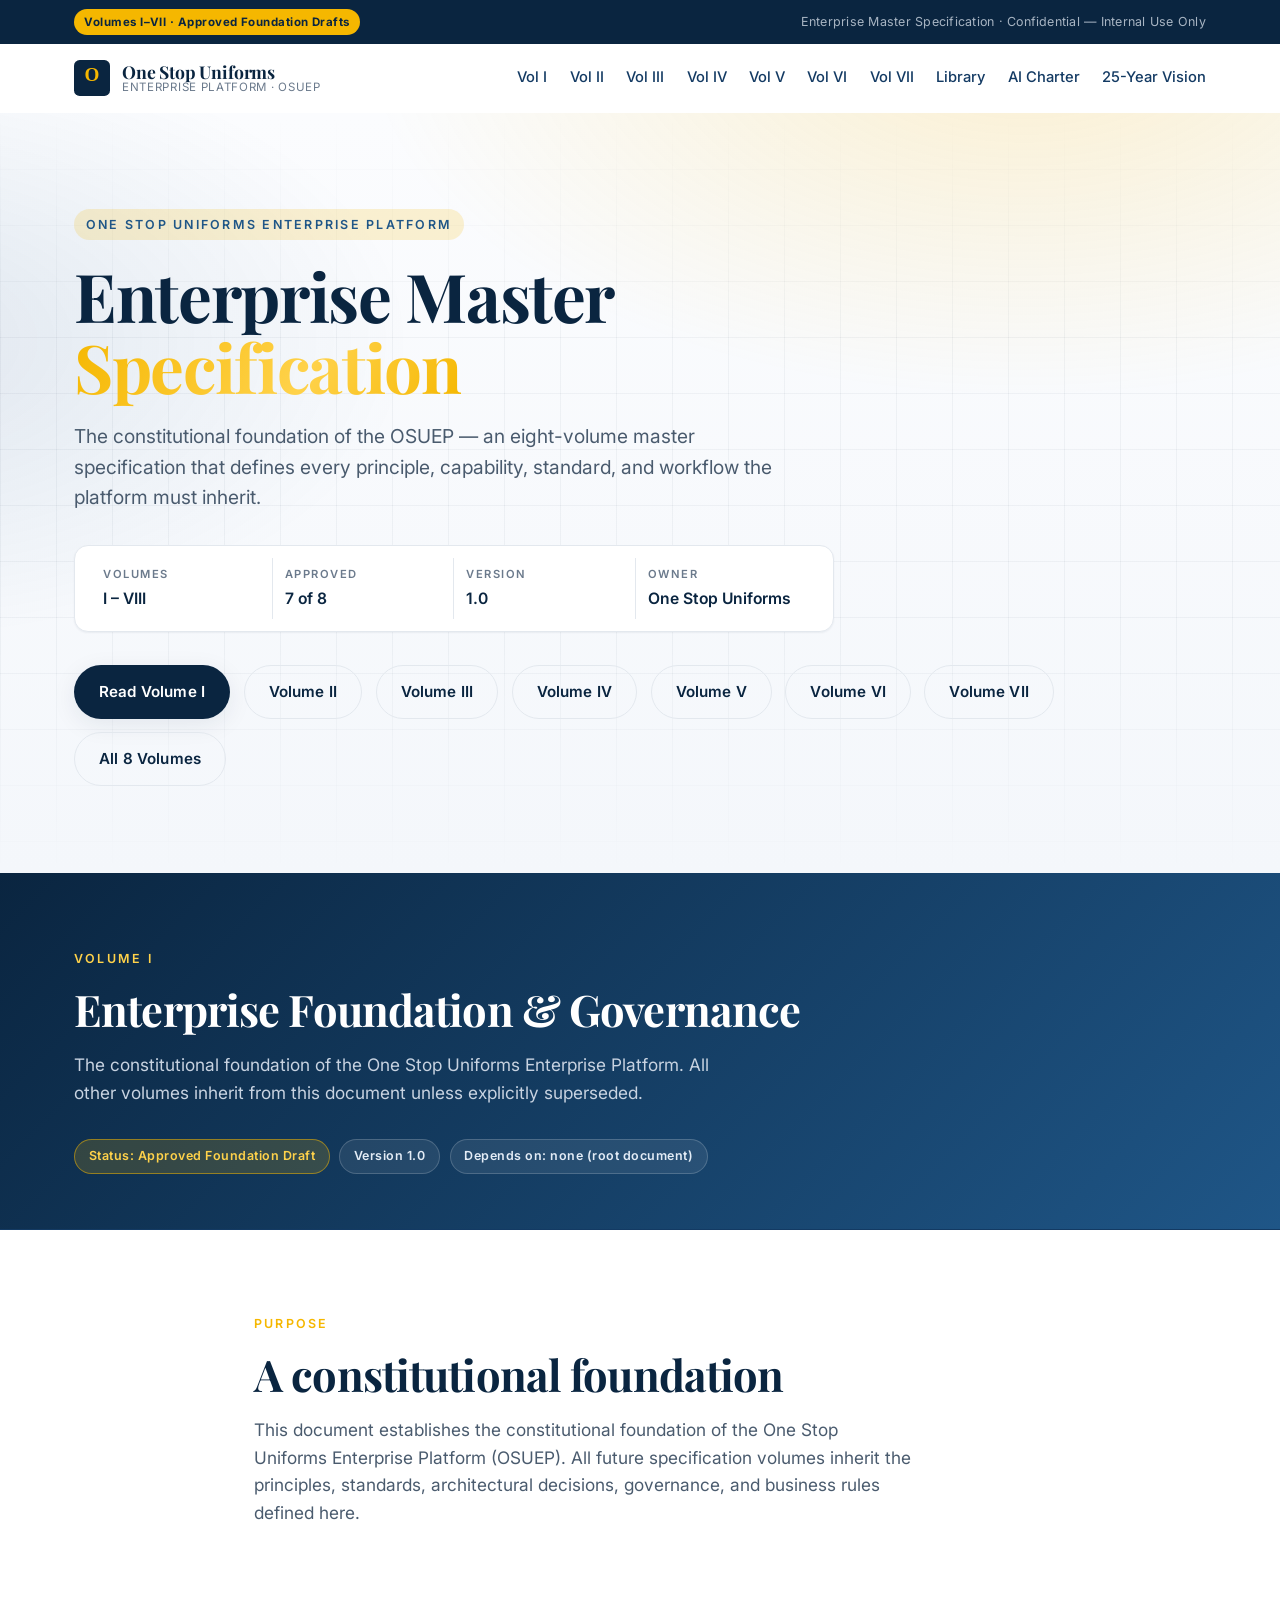
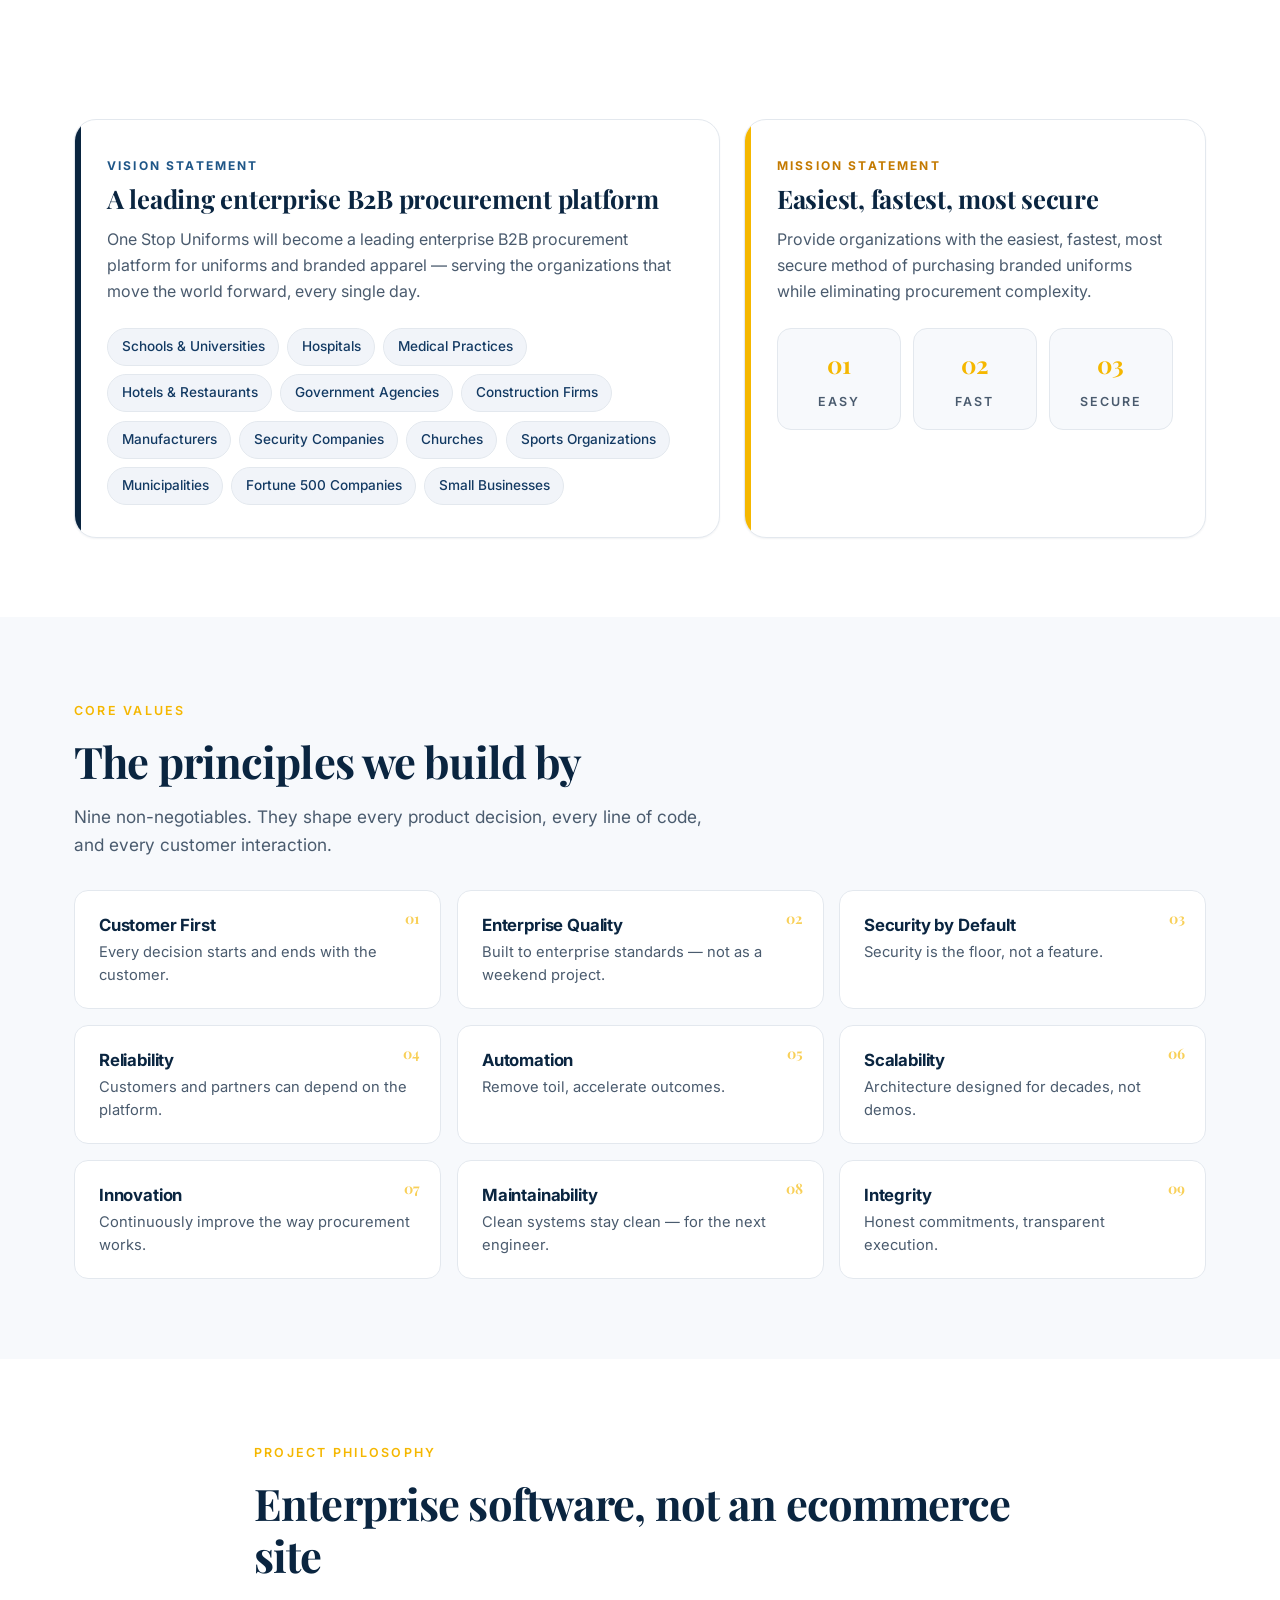
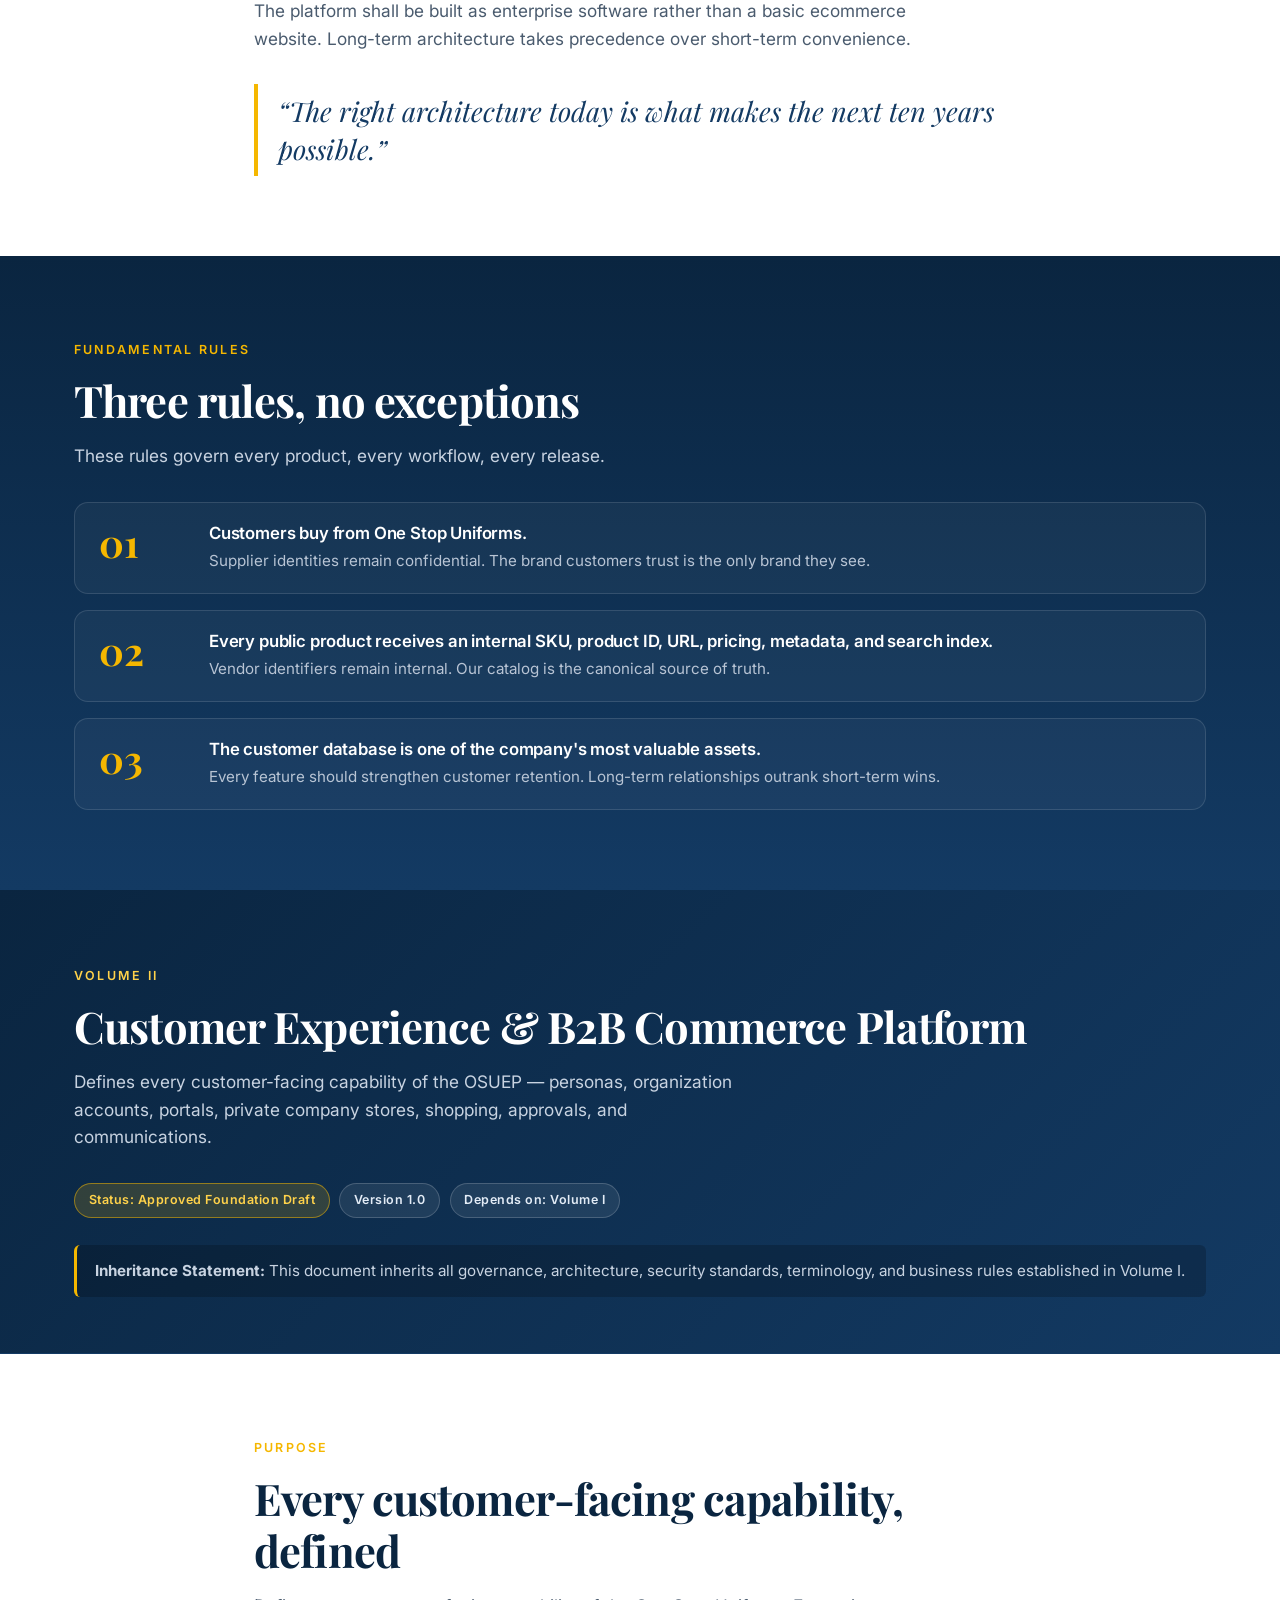
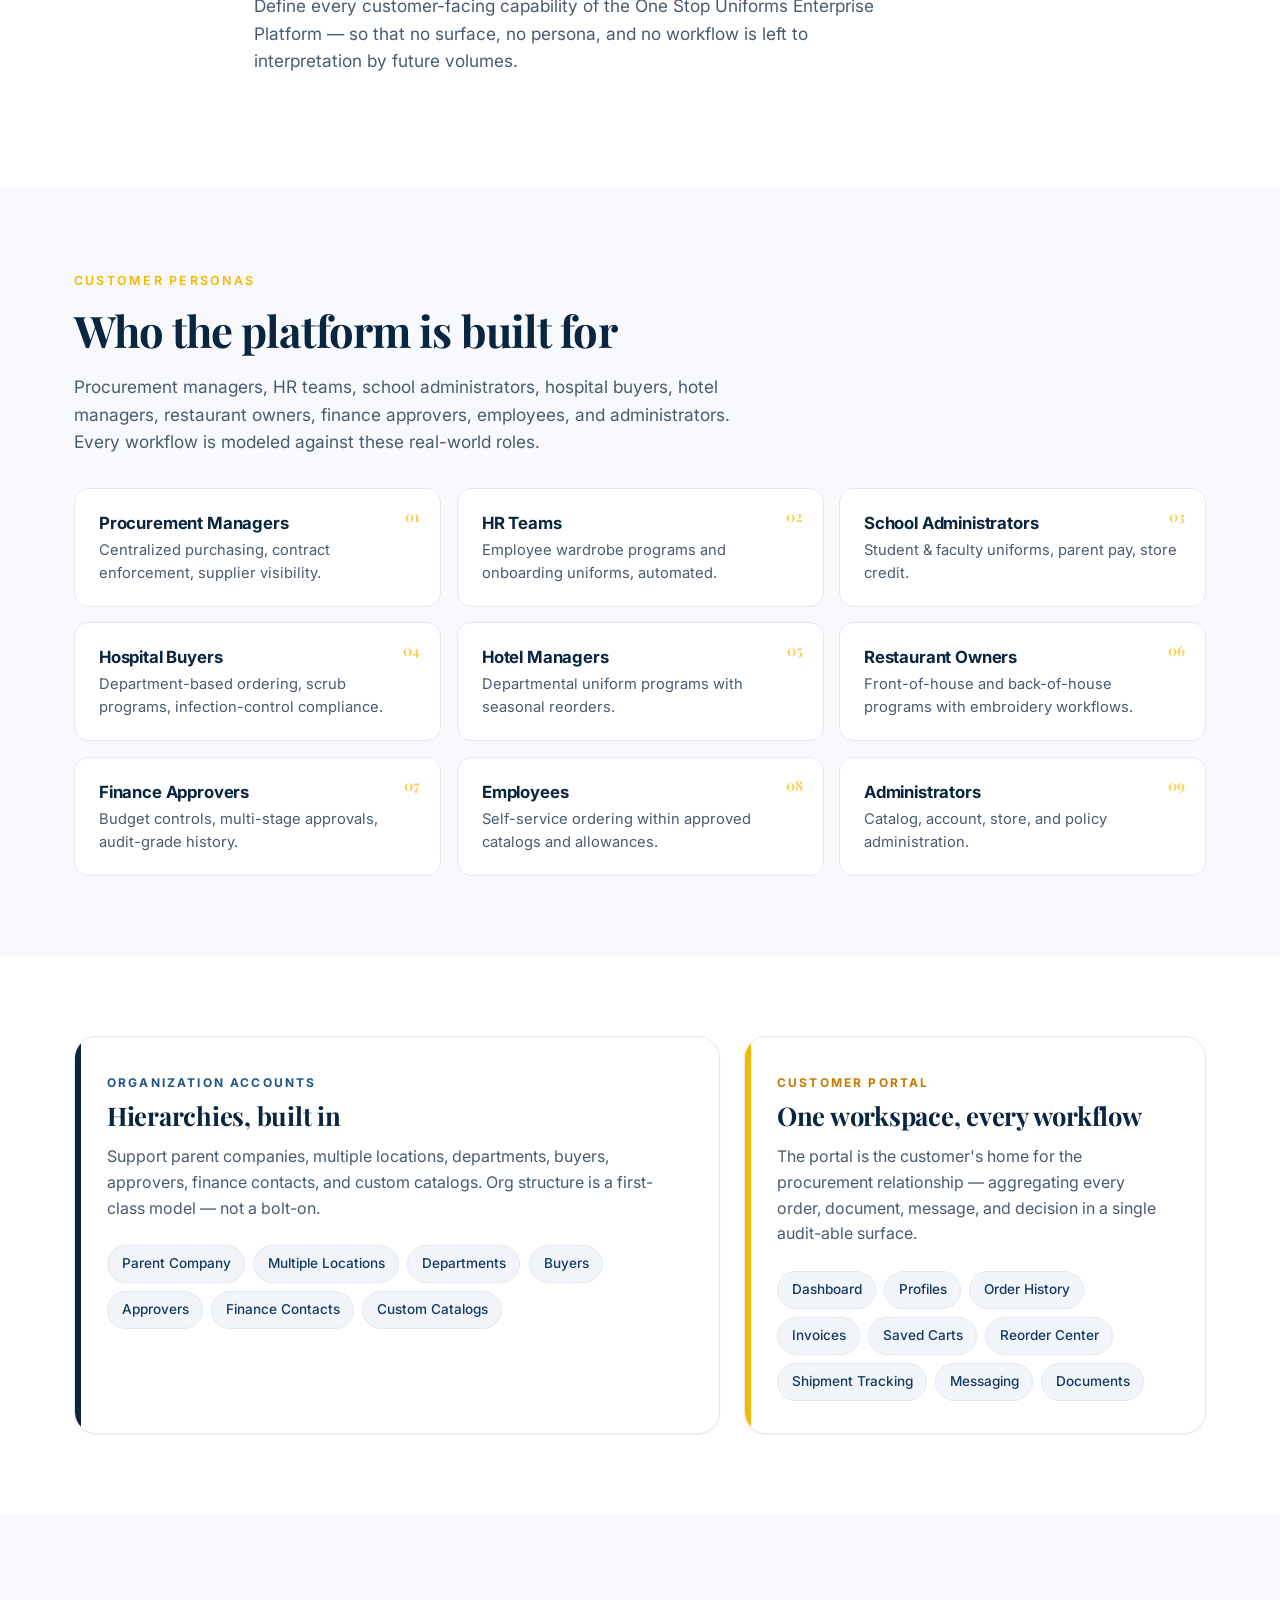
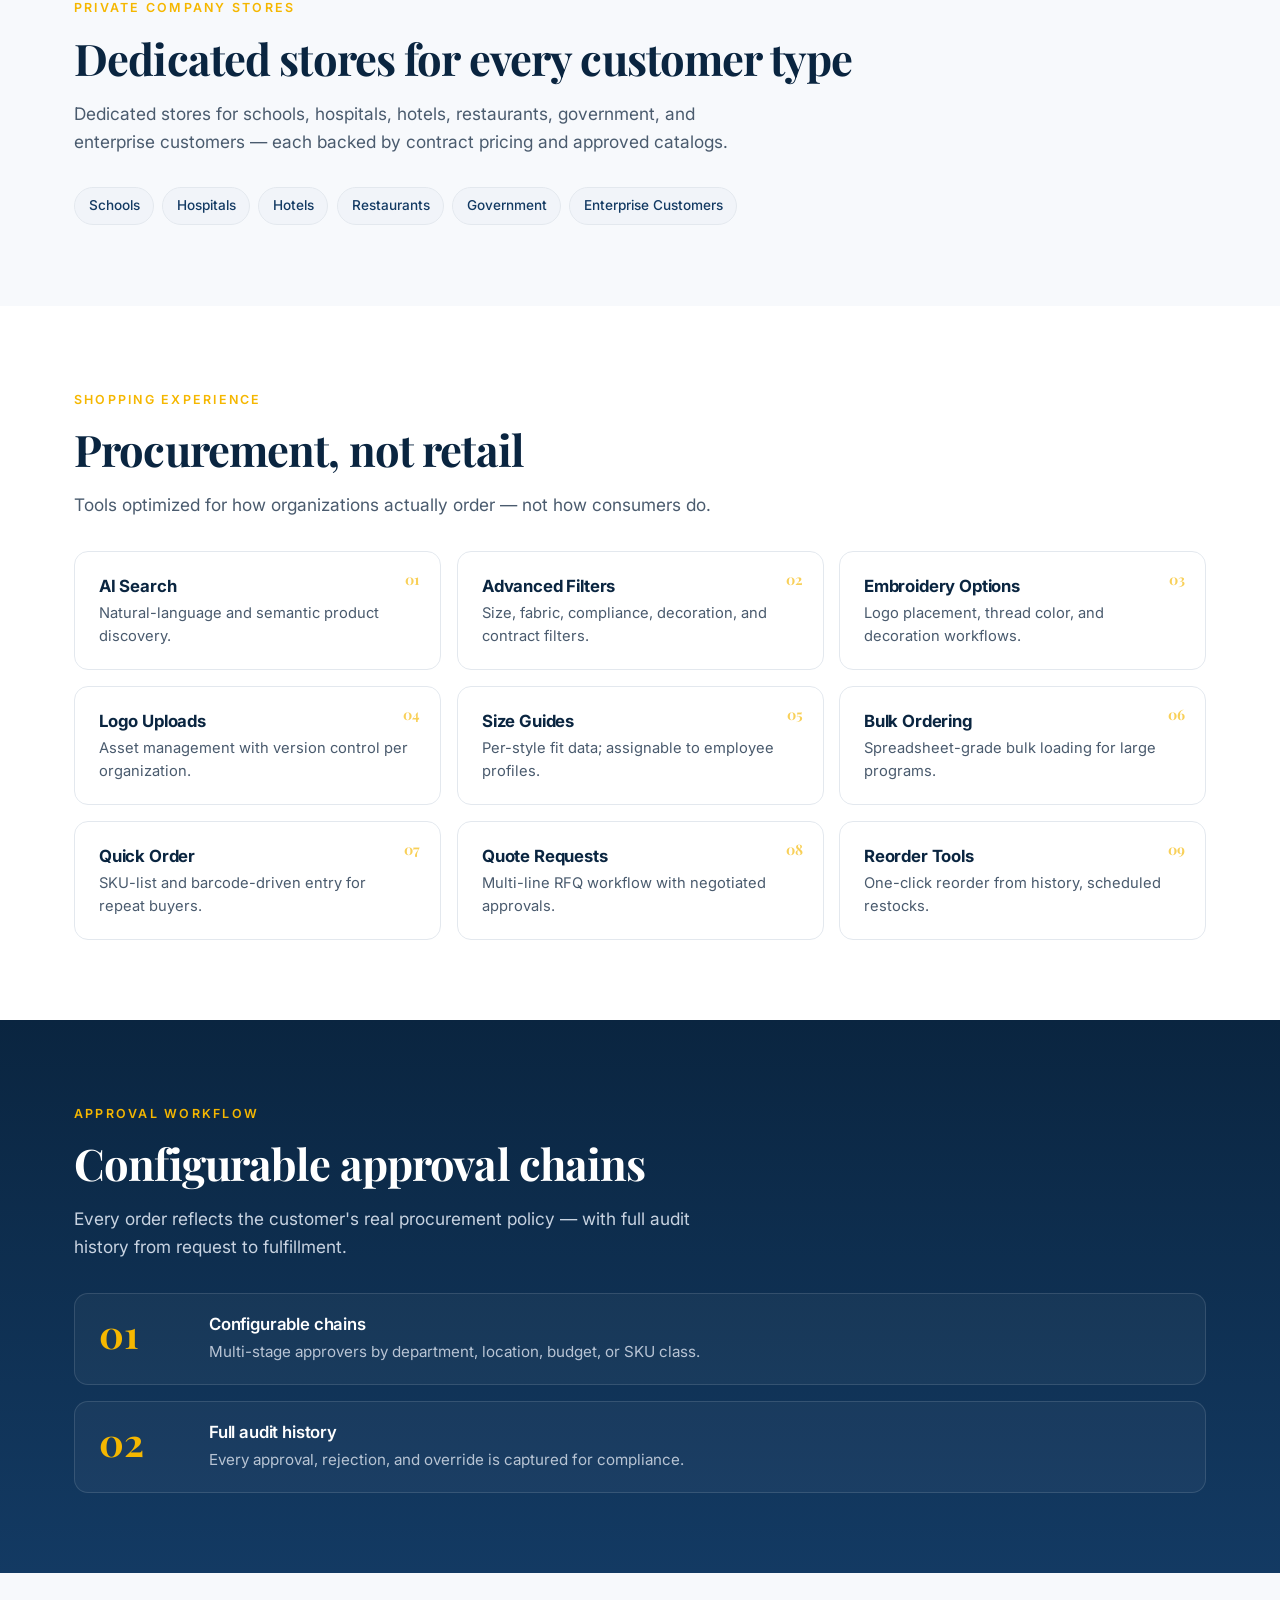
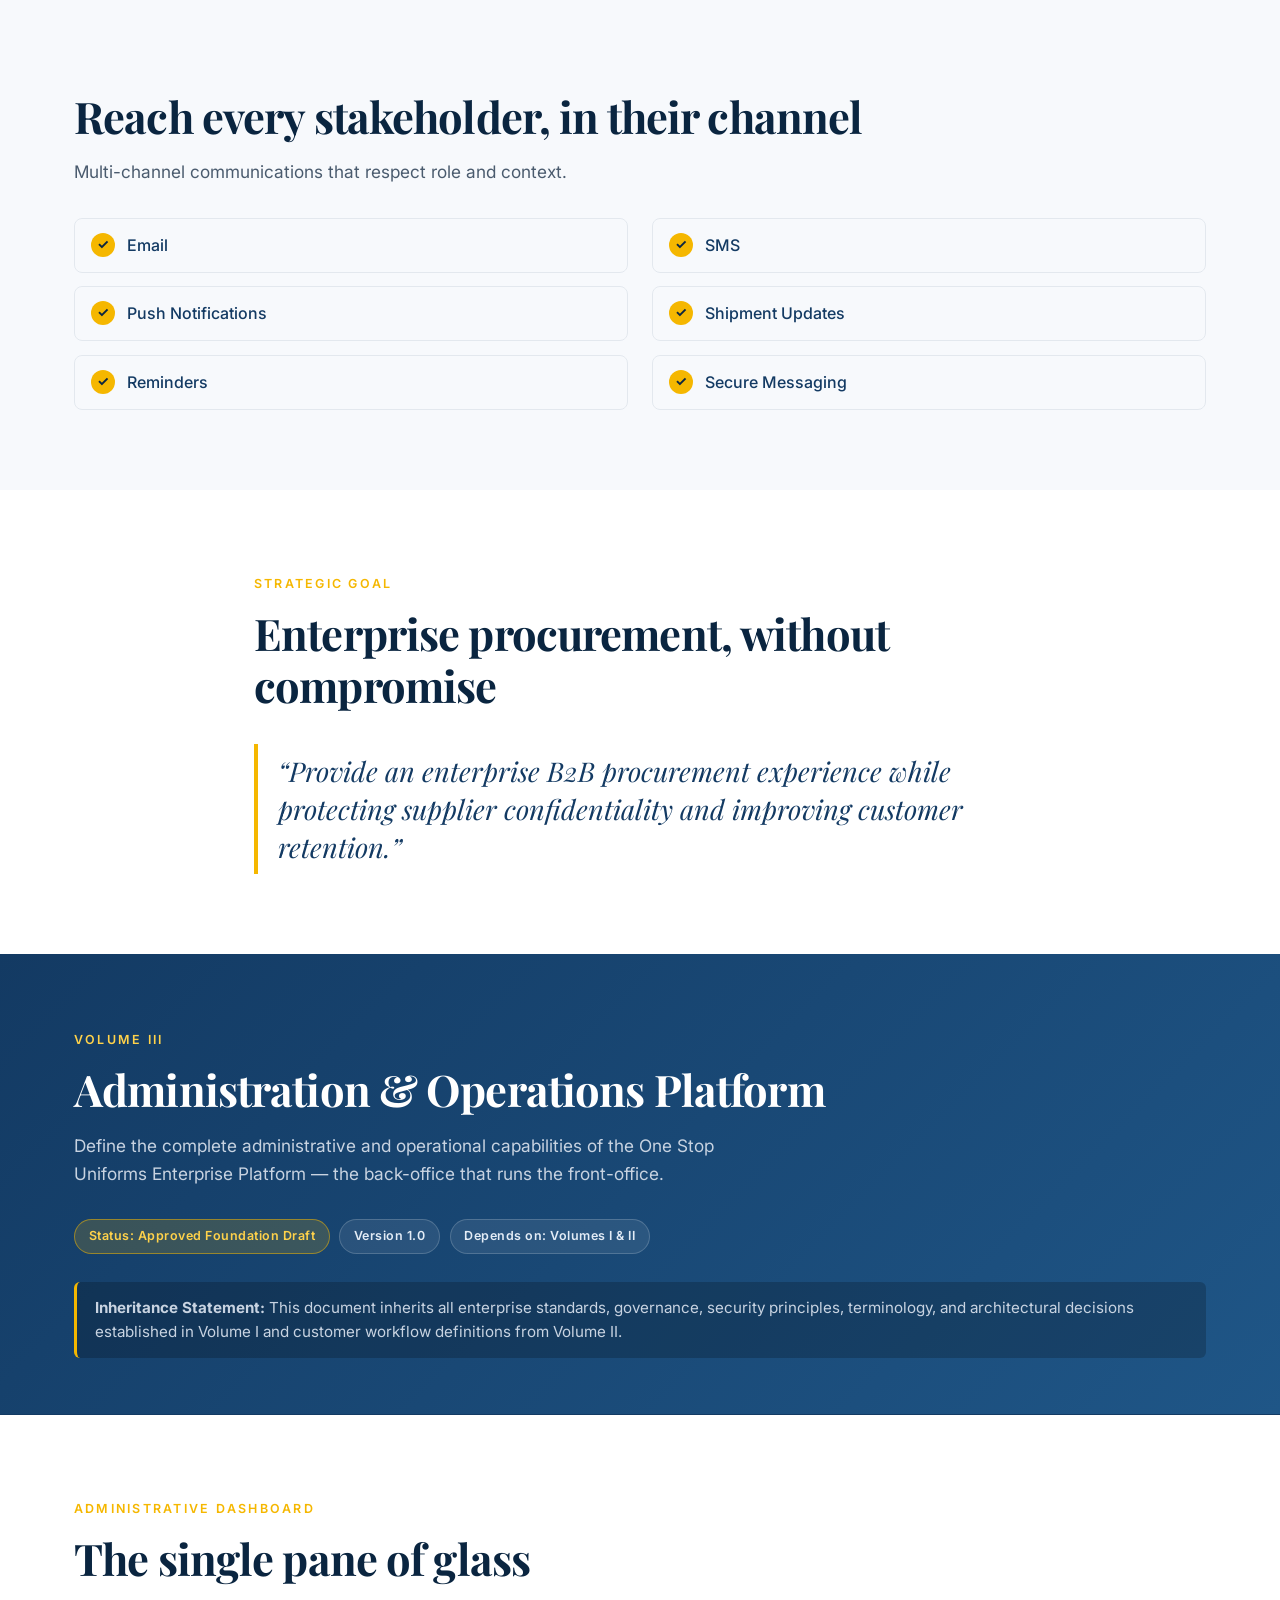
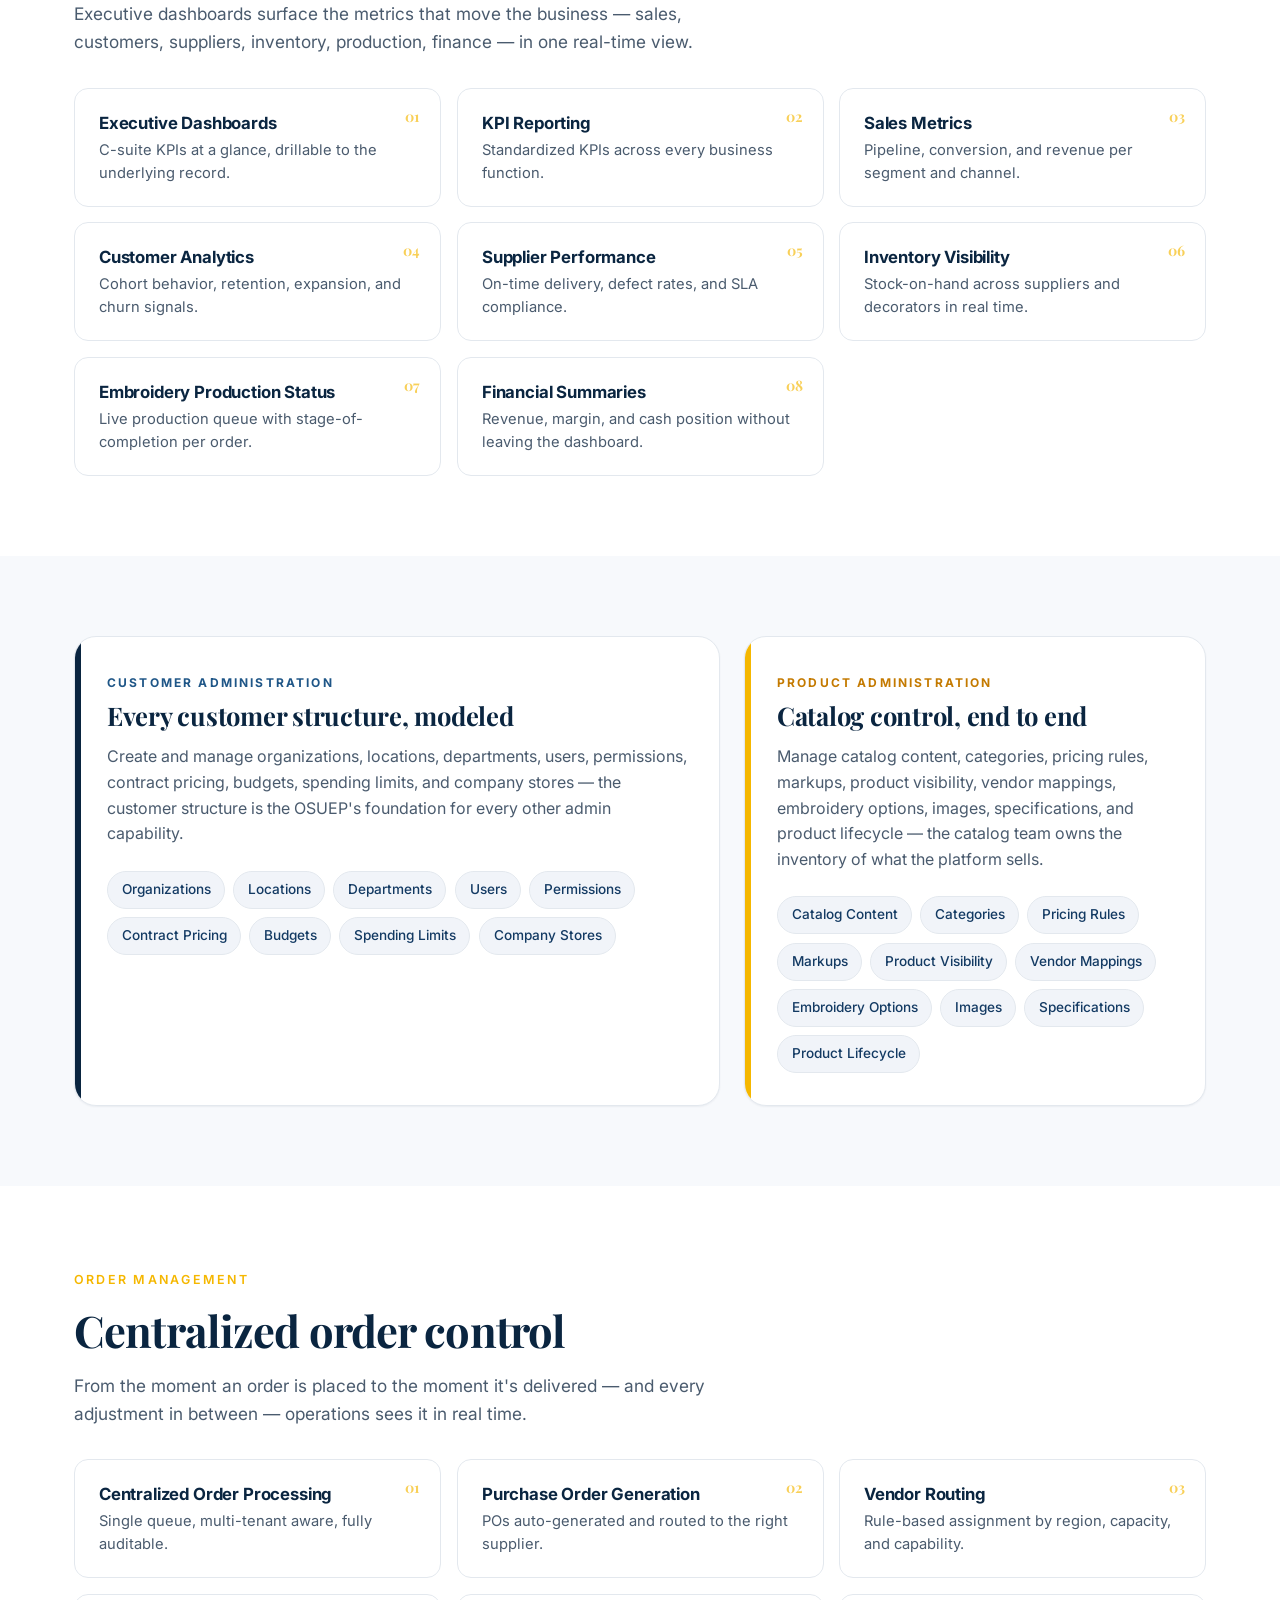
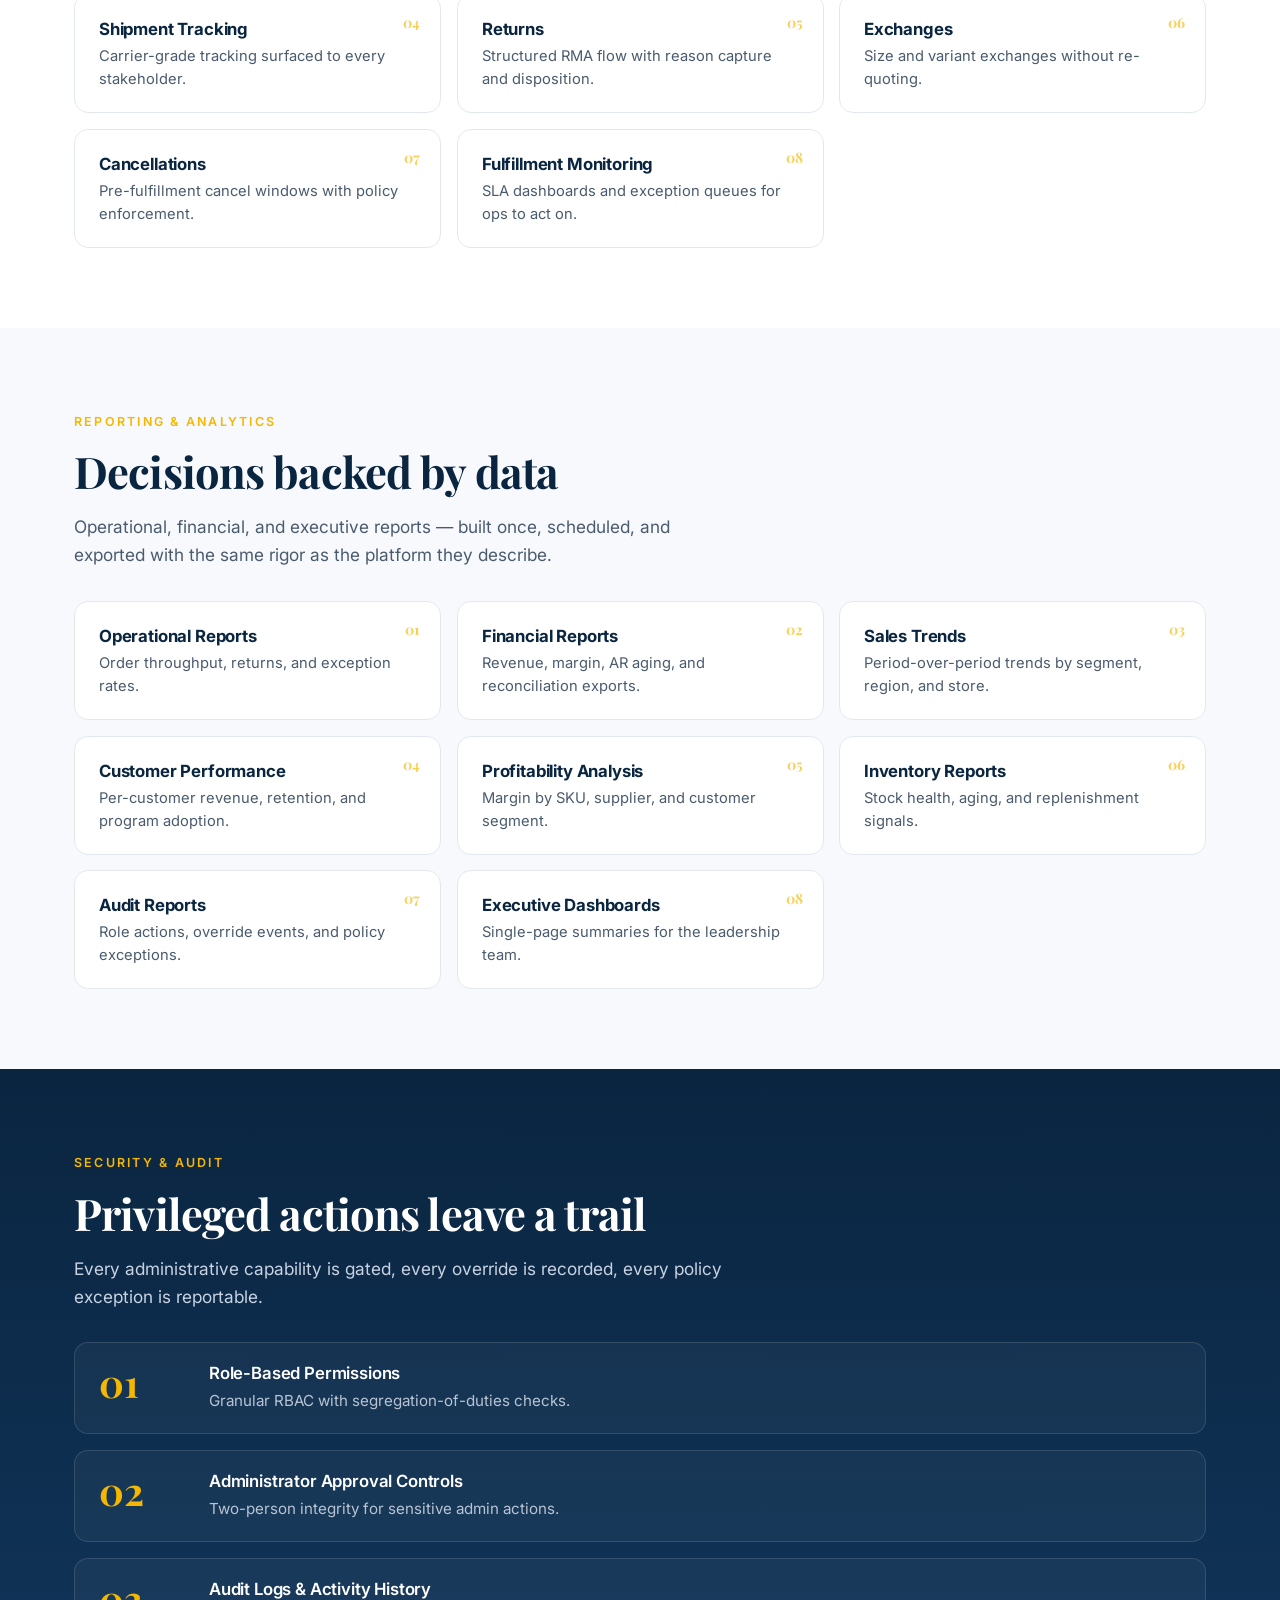
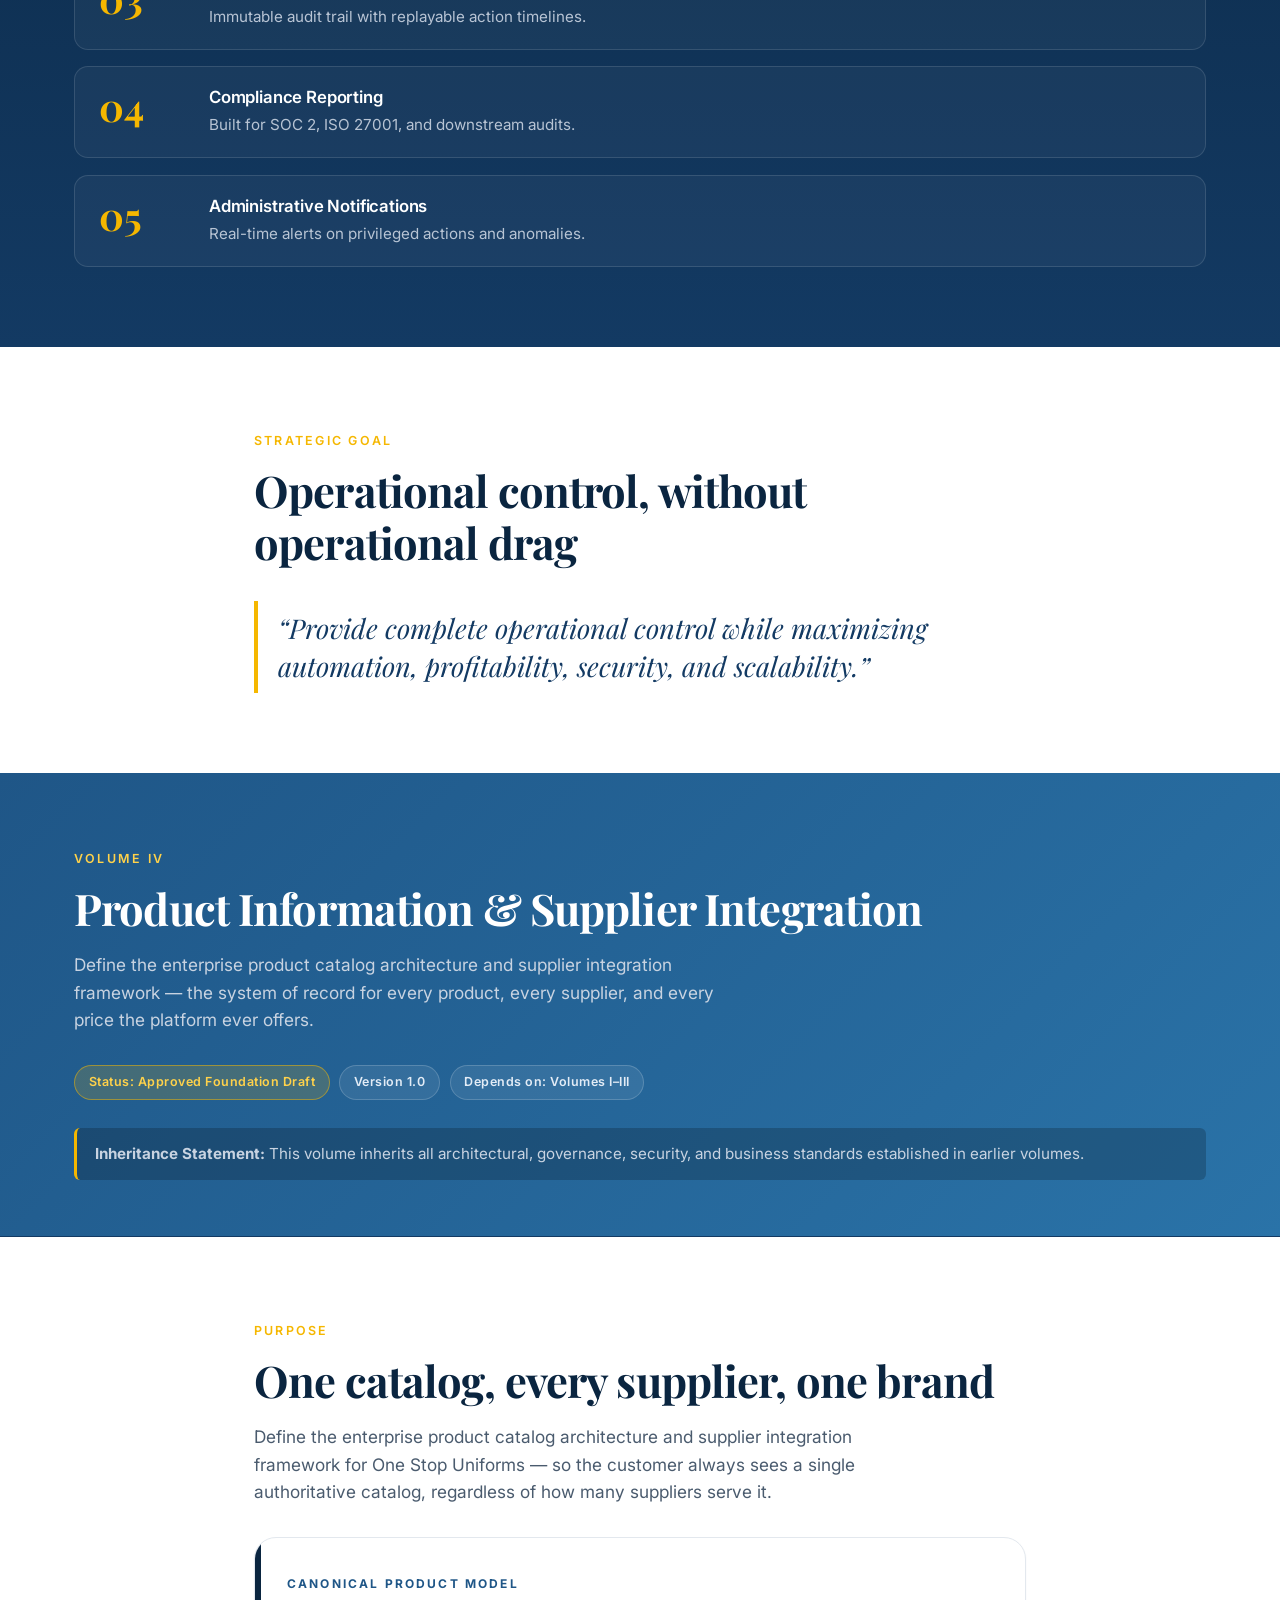
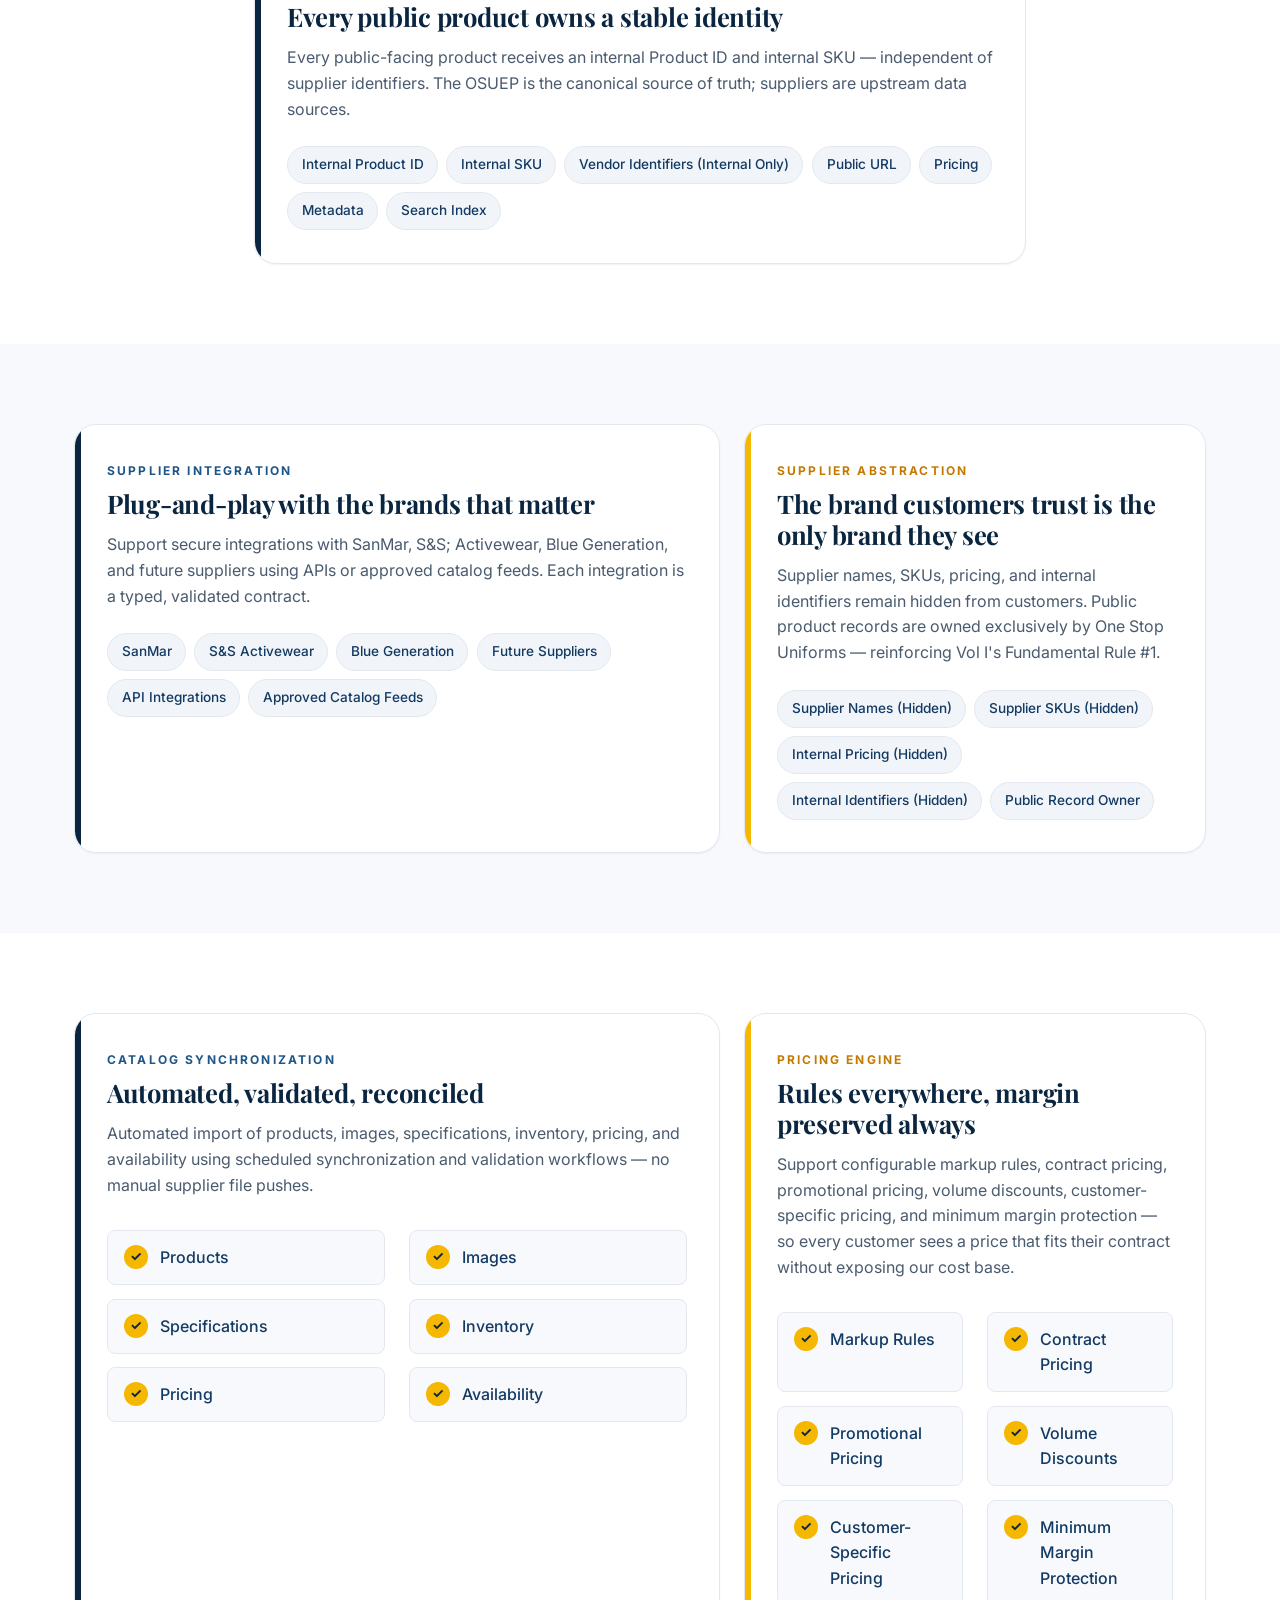
==== commit 8225b5e1: "feat: add Volume VII — Marketing, AI & Growth Strategy Seven content blocks per the spec: - Digital " ====
--- a/index.html
+++ b/index.html
@@ -7,7 +7,7 @@
   <meta name="author" content="One Stop Uniforms" />
   <meta name="robots" content="index,follow" />
   <meta property="og:title" content="One Stop Uniforms — Enterprise Master Specification" />
-  <meta property="og:description" content="The constitutional foundation of the OSUEP. Volumes I–VI approved; volumes VII–VIII in spec." />
+  <meta property="og:description" content="The constitutional foundation of the OSUEP. Volumes I–VII approved; volume VIII in spec." />
   <meta property="og:type" content="website" />
   <title>One Stop Uniforms — Enterprise Master Specification</title>
   <link rel="icon" href="data:image/svg+xml,%3Csvg xmlns='http://www.w3.org/2000/svg' viewBox='0 0 64 64'%3E%3Crect width='64' height='64' rx='12' fill='%230a2540'/%3E%3Ctext x='50%25' y='58%25' text-anchor='middle' font-family='Georgia,serif' font-size='34' font-weight='700' fill='%23f5b700'%3EO%3C/text%3E%3C/svg%3E" />
@@ -23,7 +23,7 @@
   <!-- Top bar -->
   <div class="topbar">
     <div class="container topbar__inner">
-      <span class="topbar__badge">Volumes I–VI · Approved Foundation Drafts</span>
+      <span class="topbar__badge">Volumes I–VII · Approved Foundation Drafts</span>
       <span class="topbar__meta">Enterprise Master Specification · Confidential — Internal Use Only</span>
     </div>
   </div>
@@ -51,6 +51,7 @@
         <a href="#vol4">Vol IV</a>
         <a href="#vol5">Vol V</a>
         <a href="#vol6">Vol VI</a>
+        <a href="#vol7">Vol VII</a>
         <a href="#library">Library</a>
         <a href="#charter">AI Charter</a>
         <a href="#roadmap">25-Year Vision</a>
@@ -68,6 +69,7 @@
       <a href="#vol4">Volume IV — Product &amp; Supplier</a>
       <a href="#vol5">Volume V — Embroidery &amp; Production</a>
       <a href="#vol6">Volume VI — Technical Architecture</a>
+      <a href="#vol7">Volume VII — Marketing, AI &amp; Growth</a>
       <a href="#library">Specification Library</a>
       <a href="#charter">AI Charter</a>
       <a href="#roadmap">25-Year Vision</a>
@@ -90,7 +92,7 @@
         </p>
         <div class="hero__meta">
           <div><span class="hero__meta-label">Volumes</span><span class="hero__meta-value">I – VIII</span></div>
-          <div><span class="hero__meta-label">Approved</span><span class="hero__meta-value">6 of 8</span></div>
+          <div><span class="hero__meta-label">Approved</span><span class="hero__meta-value">7 of 8</span></div>
           <div><span class="hero__meta-label">Version</span><span class="hero__meta-value">1.0</span></div>
           <div><span class="hero__meta-label">Owner</span><span class="hero__meta-value">One Stop Uniforms</span></div>
         </div>
@@ -101,6 +103,7 @@
           <a href="#vol4" class="btn btn--ghost">Volume IV</a>
           <a href="#vol5" class="btn btn--ghost">Volume V</a>
           <a href="#vol6" class="btn btn--ghost">Volume VI</a>
+          <a href="#vol7" class="btn btn--ghost">Volume VII</a>
           <a href="#library" class="btn btn--ghost">All 8 Volumes</a>
         </div>
       </div>
@@ -1345,6 +1348,225 @@
 
     </div><!-- /#vol6 -->
 
+    <!-- ====================== VOLUME VII ====================== -->
+    <div id="vol7">
+
+    <!-- Volume VII banner -->
+    <section class="section volume-banner volume-banner--violet" id="volume-7">
+      <div class="container">
+        <p class="section__eyebrow">Volume VII</p>
+        <h2 class="section__title">Marketing, AI &amp; Growth Strategy</h2>
+        <p class="section__lede">
+          Define the long-term marketing, artificial intelligence, customer
+          acquisition, retention, and growth strategy &mdash; the engine that
+          compounds the value of every other volume.
+        </p>
+        <div class="volume-meta">
+          <span class="volume-meta__pill volume-meta__pill--approved">Status: Approved Foundation Draft</span>
+          <span class="volume-meta__pill">Version 1.0</span>
+          <span class="volume-meta__pill">Depends on: Volumes I–VI</span>
+        </div>
+        <div class="volume-banner__quote">
+          <strong>Inheritance Statement:</strong> This volume inherits all
+          governance, architecture, customer experience, product, and engineering
+          standards established in the previous volumes.
+        </div>
+      </div>
+    </section>
+
+    <!-- Vol VII — Purpose + Digital Marketing -->
+    <section class="section" id="vol7-purpose">
+      <div class="container container--narrow">
+        <p class="section__eyebrow">Purpose</p>
+        <h2 class="section__title">Compounding the value of the platform</h2>
+        <p class="section__lede">
+          Define the long-term marketing, artificial intelligence, customer
+          acquisition, retention, and growth strategy for the One Stop Uniforms
+          Enterprise Platform.
+        </p>
+        <div class="card card--feature card--accent">
+          <p class="card__eyebrow">Digital Marketing</p>
+          <h3 class="card__title">Where the platform meets the market</h3>
+          <p class="card__body">
+            Enterprise SEO, content marketing, Google Business Profile, social
+            media strategy, email marketing, SMS campaigns, paid advertising,
+            referral programs, and reputation management &mdash; every channel,
+            one platform voice.
+          </p>
+          <ul class="chip-grid" aria-label="Digital marketing capabilities">
+            <li class="chip">Enterprise SEO</li>
+            <li class="chip">Content Marketing</li>
+            <li class="chip">Google Business Profile</li>
+            <li class="chip">Social Media Strategy</li>
+            <li class="chip">Email Marketing</li>
+            <li class="chip">SMS Campaigns</li>
+            <li class="chip">Paid Advertising</li>
+            <li class="chip">Referral Programs</li>
+            <li class="chip">Reputation Management</li>
+          </ul>
+        </div>
+      </div>
+    </section>
+
+    <!-- Vol VII — Artificial Intelligence -->
+    <section class="section section--alt" id="vol7-ai">
+      <div class="container">
+        <p class="section__eyebrow">Artificial Intelligence</p>
+        <h2 class="section__title">AI inside the platform</h2>
+        <p class="section__lede">
+          AI-powered product search, recommendations, quote assistance, customer
+          support, artwork review, analytics, sales forecasting, and workflow
+          automation &mdash; governed by the Vol I AI Development Charter.
+        </p>
+        <ul class="values-grid">
+          <li class="value" data-i="01"><h4>Product Search</h4><p>Natural-language and semantic discovery.</p></li>
+          <li class="value" data-i="02"><h4>Recommendations</h4><p>Personalized suggestions at every step.</p></li>
+          <li class="value" data-i="03"><h4>Quote Assistance</h4><p>AI-guided quoting workflows.</p></li>
+          <li class="value" data-i="04"><h4>Customer Support</h4><p>Always-on assistants with human escalation paths.</p></li>
+          <li class="value" data-i="05"><h4>Artwork Review</h4><p>Pre-flight + quality checks using computer vision.</p></li>
+          <li class="value" data-i="06"><h4>Analytics</h4><p>Anomaly detection, segment insights, operational telemetry.</p></li>
+          <li class="value" data-i="07"><h4>Sales Forecasting</h4><p>Predictive models for inventory and staffing.</p></li>
+          <li class="value" data-i="08"><h4>Workflow Automation</h4><p>Repetitive processes handed to AI under human oversight.</p></li>
+        </ul>
+      </div>
+    </section>
+
+    <!-- Vol VII — CRM + Analytics & BI (split) -->
+    <section class="section section--split" id="vol7-crm-analytics">
+      <div class="container">
+        <div class="card card--feature">
+          <p class="card__eyebrow">Customer Relationship Management</p>
+          <h3 class="card__title">One view of every customer</h3>
+          <p class="card__body">
+            Lead capture, CRM integration, sales pipelines, follow-up automation,
+            customer segmentation, lifecycle marketing, and contract renewal
+            reminders &mdash; relationships, automated but personal.
+          </p>
+          <ul class="charter-grid">
+            <li><span class="check" aria-hidden="true">&#10003;</span> Lead Capture</li>
+            <li><span class="check" aria-hidden="true">&#10003;</span> CRM Integration</li>
+            <li><span class="check" aria-hidden="true">&#10003;</span> Sales Pipelines</li>
+            <li><span class="check" aria-hidden="true">&#10003;</span> Follow-up Automation</li>
+            <li><span class="check" aria-hidden="true">&#10003;</span> Customer Segmentation</li>
+            <li><span class="check" aria-hidden="true">&#10003;</span> Lifecycle Marketing</li>
+            <li><span class="check" aria-hidden="true">&#10003;</span> Contract Renewal Reminders</li>
+          </ul>
+        </div>
+
+        <div class="card card--feature card--accent">
+          <p class="card__eyebrow">Analytics &amp; Business Intelligence</p>
+          <h3 class="card__title">Decisions, instrumented</h3>
+          <p class="card__body">
+            Executive dashboards, customer lifetime value, marketing attribution,
+            conversion funnels, campaign performance, profitability analysis,
+            and predictive reporting &mdash; the analytics layer the Vol III
+            dashboards plug into.
+          </p>
+          <ul class="chip-grid" aria-label="Analytics &amp; BI capabilities">
+            <li class="chip">Executive Dashboards</li>
+            <li class="chip">Customer Lifetime Value</li>
+            <li class="chip">Marketing Attribution</li>
+            <li class="chip">Conversion Funnels</li>
+            <li class="chip">Campaign Performance</li>
+            <li class="chip">Profitability Analysis</li>
+            <li class="chip">Predictive Reporting</li>
+          </ul>
+        </div>
+      </div>
+    </section>
+
+    <!-- Vol VII — Growth Strategy -->
+    <section class="section section--alt" id="vol7-growth">
+      <div class="container">
+        <p class="section__eyebrow">Growth Strategy</p>
+        <h2 class="section__title">Where the platform goes next</h2>
+        <p class="section__lede">
+          Expansion into additional industries, franchise programs, strategic
+          partnerships, additional suppliers, private-label products, and future
+          marketplace integrations.
+        </p>
+        <ul class="values-grid">
+          <li class="value" data-i="01"><h4>Additional Industries</h4><p>Expand beyond the core sectors with minimal platform rework.</p></li>
+          <li class="value" data-i="02"><h4>Franchise Programs</h4><p>Multi-site operators under shared storefronts and catalogs.</p></li>
+          <li class="value" data-i="03"><h4>Strategic Partnerships</h4><p>Co-marketing and co-selling with aligned brands.</p></li>
+          <li class="value" data-i="04"><h4>Additional Suppliers</h4><p>Continuously expanding the canonical catalog (Vol IV).</p></li>
+          <li class="value" data-i="05"><h4>Private-Label Products</h4><p>OSUEP-branded and customer-branded SKUs at scale.</p></li>
+          <li class="value" data-i="06"><h4>Marketplace Integrations</h4><p>Future integrations with adjacent B2B marketplaces.</p></li>
+        </ul>
+      </div>
+    </section>
+
+    <!-- Vol VII — Mobile & Future Channels (dark) -->
+    <section class="section section--dark" id="vol7-mobile">
+      <div class="container">
+        <p class="section__eyebrow section__eyebrow--light">Mobile &amp; Future Channels</p>
+        <h2 class="section__title section__title--light">Wherever the customer works</h2>
+        <p class="section__lede section__lede--light">
+          Native mobile applications, customer self-service, push notifications,
+          AI assistants, voice interfaces, and future omnichannel commerce.
+        </p>
+        <ol class="rules-list">
+          <li class="rule">
+            <span class="rule__num">01</span>
+            <div class="rule__body">
+              <h4>Native Mobile Applications</h4>
+              <p>iOS and Android experiences at parity with the web platform.</p>
+            </div>
+          </li>
+          <li class="rule">
+            <span class="rule__num">02</span>
+            <div class="rule__body">
+              <h4>Customer Self-Service</h4>
+              <p>Profiles, saved carts, reorders, and tracking in-app.</p>
+            </div>
+          </li>
+          <li class="rule">
+            <span class="rule__num">03</span>
+            <div class="rule__body">
+              <h4>Push Notifications</h4>
+              <p>Order updates, approvals, and shipment milestones.</p>
+            </div>
+          </li>
+          <li class="rule">
+            <span class="rule__num">04</span>
+            <div class="rule__body">
+              <h4>AI Assistants</h4>
+              <p>Always-on procurement help, grounded in catalog and contracts.</p>
+            </div>
+          </li>
+          <li class="rule">
+            <span class="rule__num">05</span>
+            <div class="rule__body">
+              <h4>Voice Interfaces</h4>
+              <p>Voice-driven ordering for hands-busy roles.</p>
+            </div>
+          </li>
+          <li class="rule">
+            <span class="rule__num">06</span>
+            <div class="rule__body">
+              <h4>Future Omnichannel Commerce</h4>
+              <p>New channels onboarded without disrupting existing ones.</p>
+            </div>
+          </li>
+        </ol>
+      </div>
+    </section>
+
+    <!-- Vol VII — Strategic Goal -->
+    <section class="section" id="vol7-strategic-goal">
+      <div class="container container--narrow">
+        <p class="section__eyebrow">Strategic Goal</p>
+        <h2 class="section__title">A sustainable growth engine</h2>
+        <blockquote class="pull-quote">
+          “Build a sustainable growth engine that combines enterprise marketing,
+          artificial intelligence, automation, and analytics to maximize customer
+          acquisition, retention, and long-term business value.”
+        </blockquote>
+      </div>
+    </section>
+
+    </div><!-- /#vol7 -->
+
     <!-- ====================== SPECIFICATION LIBRARY ====================== -->
     <section class="section section--alt" id="library">
       <div class="container">
@@ -1352,8 +1574,7 @@
         <h2 class="section__title">All eight volumes</h2>
         <p class="section__lede">
           The OSUEP master specification is structured as eight volumes. Volumes
-          I–VI are approved; Volumes VII–VIII are in development and will land in
-          succession.
+          I–VII are approved; Volume VIII is in development and will land next.
         </p>
         <ul class="library" aria-label="Specification volumes">
           <li class="library__item library__item--approved" id="lib-1">
@@ -1404,12 +1625,12 @@
               <span class="library__pill library__pill--ok">Approved</span>
             </div>
           </li>
-          <li class="library__item" id="lib-7">
+          <li class="library__item library__item--approved" id="lib-7">
             <span class="library__num">VII</span>
             <div class="library__body">
-              <h4>Pending Spec</h4>
-              <p>Awaiting governing document from One Stop Uniforms.</p>
-              <span class="library__pill">Pending</span>
+              <h4>Marketing, AI &amp; Growth Strategy</h4>
+              <p>Digital marketing, AI, CRM, analytics, growth, mobile &amp; future channels.</p>
+              <span class="library__pill library__pill--ok">Approved</span>
             </div>
           </li>
           <li class="library__item" id="lib-8">
@@ -1532,6 +1753,15 @@
             </svg>
             <p class="seal__label">Approved</p>
           </div>
+          <div class="seal seal--small">
+            <svg viewBox="0 0 200 200" width="100" height="100" aria-hidden="true">
+              <circle cx="100" cy="100" r="92" fill="none" stroke="#0a2540" stroke-width="3"/>
+              <circle cx="100" cy="100" r="74" fill="none" stroke="#0a2540" stroke-width="1"/>
+              <text x="100" y="90" text-anchor="middle" font-family="Georgia, serif" font-size="22" font-weight="700" fill="#0a2540">OSUEP</text>
+              <text x="100" y="115" text-anchor="middle" font-family="Inter, sans-serif" font-size="9" letter-spacing="2" fill="#0a2540">VOLUME VII · v1.0</text>
+            </svg>
+            <p class="seal__label">Approved</p>
+          </div>
         </div>
       </div>
     </section>
@@ -1550,6 +1780,7 @@
         <a href="#vol4">Volume IV</a>
         <a href="#vol5">Volume V</a>
         <a href="#vol6">Volume VI</a>
+        <a href="#vol7">Volume VII</a>
         <a href="#library">Library</a>
         <a href="#charter">AI Charter</a>
         <a href="#roadmap">25-Year Vision</a>
--- a/styles.css
+++ b/styles.css
@@ -686,6 +686,9 @@
 .volume-banner--slate {
   background: linear-gradient(135deg, #2a3a4d 0%, #4a5b6e 100%);
 }
+.volume-banner--violet {
+  background: linear-gradient(135deg, #3a1a5c 0%, #6b3aa0 100%);
+}
 .volume-meta {
   display: flex;
   flex-wrap: wrap;
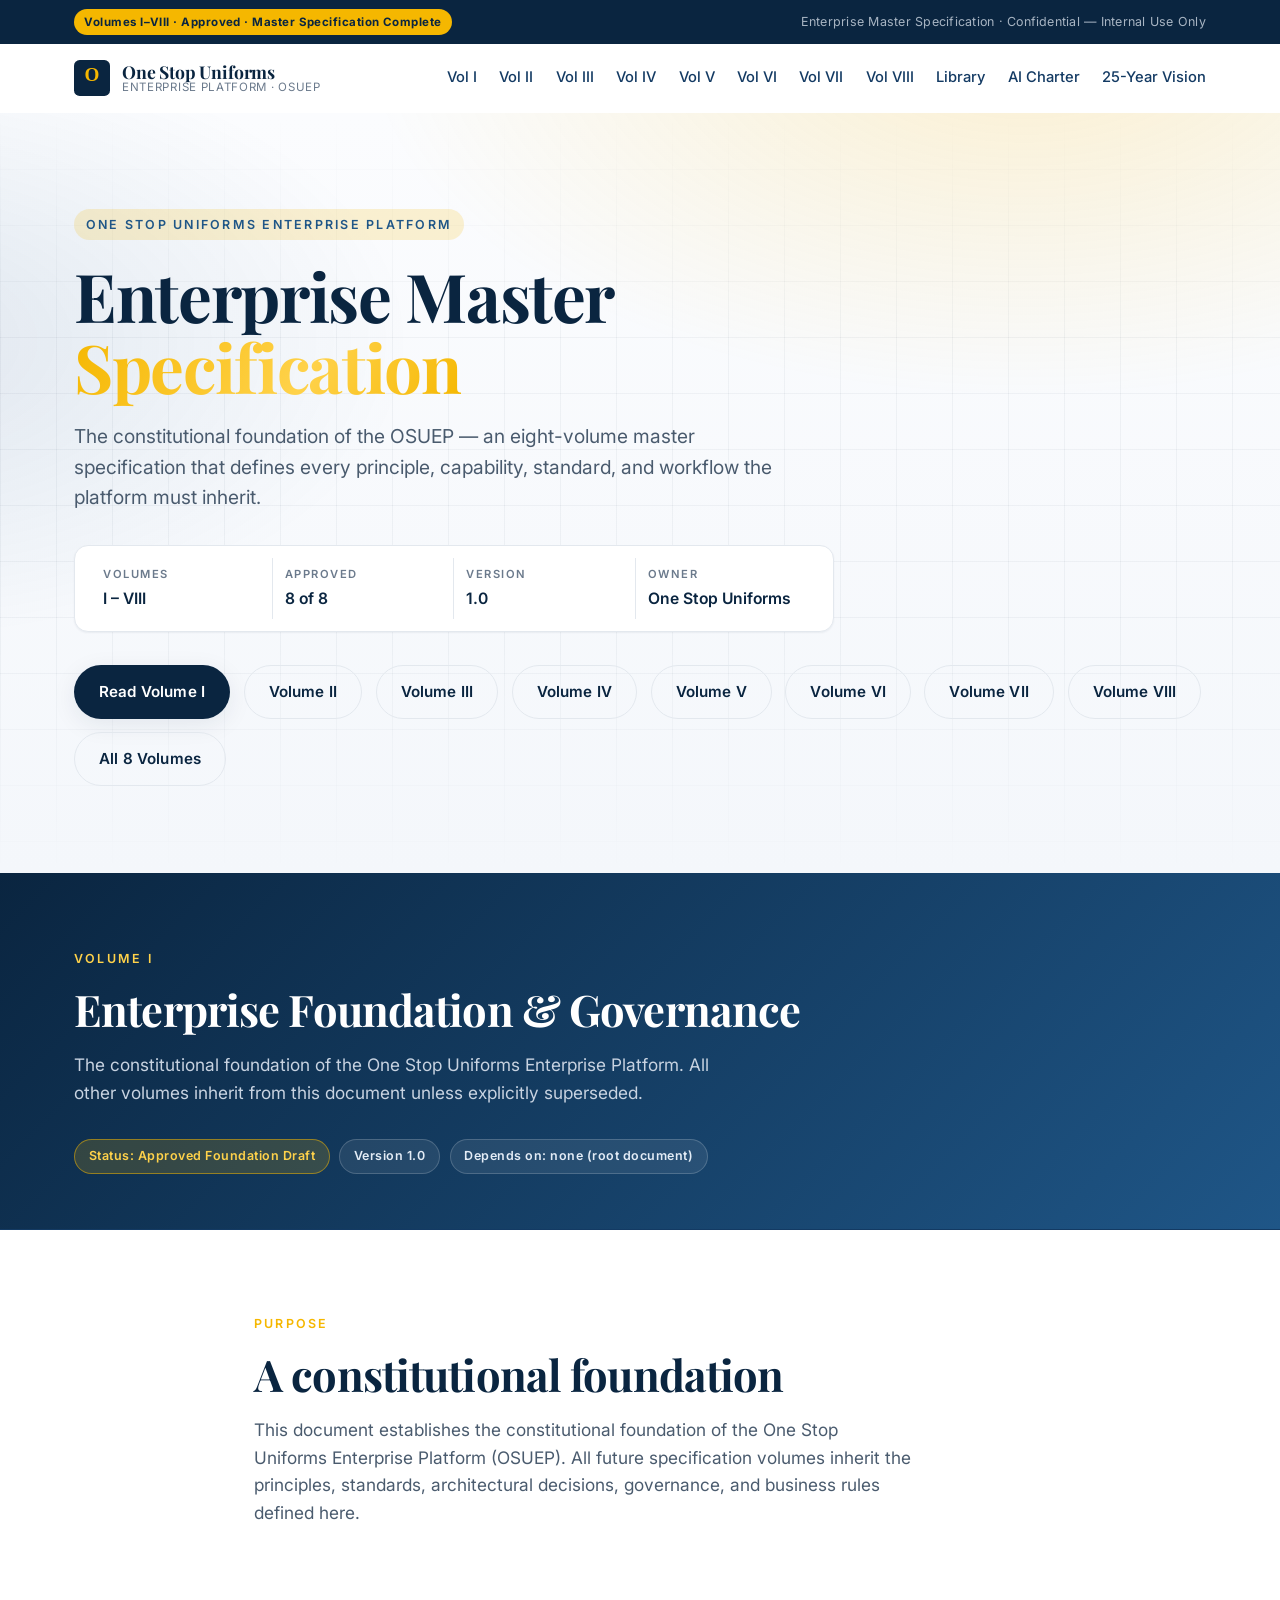
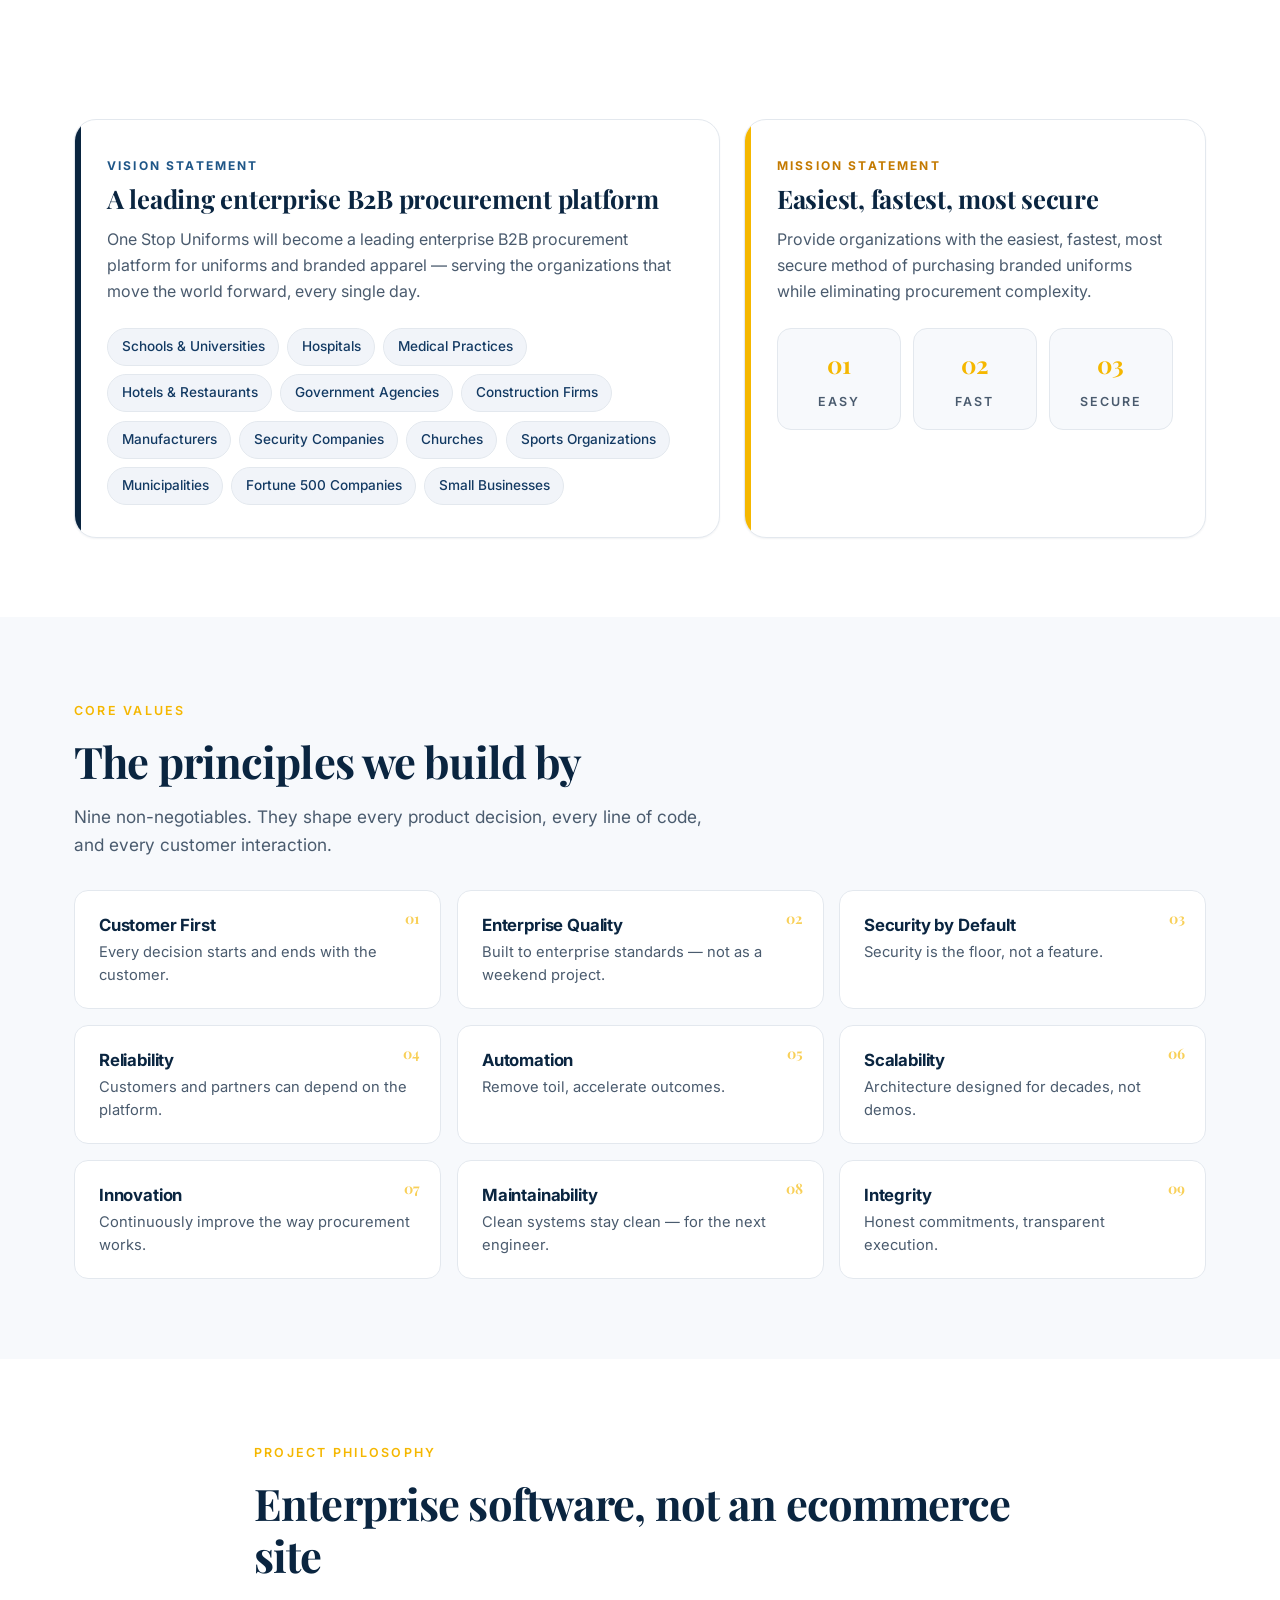
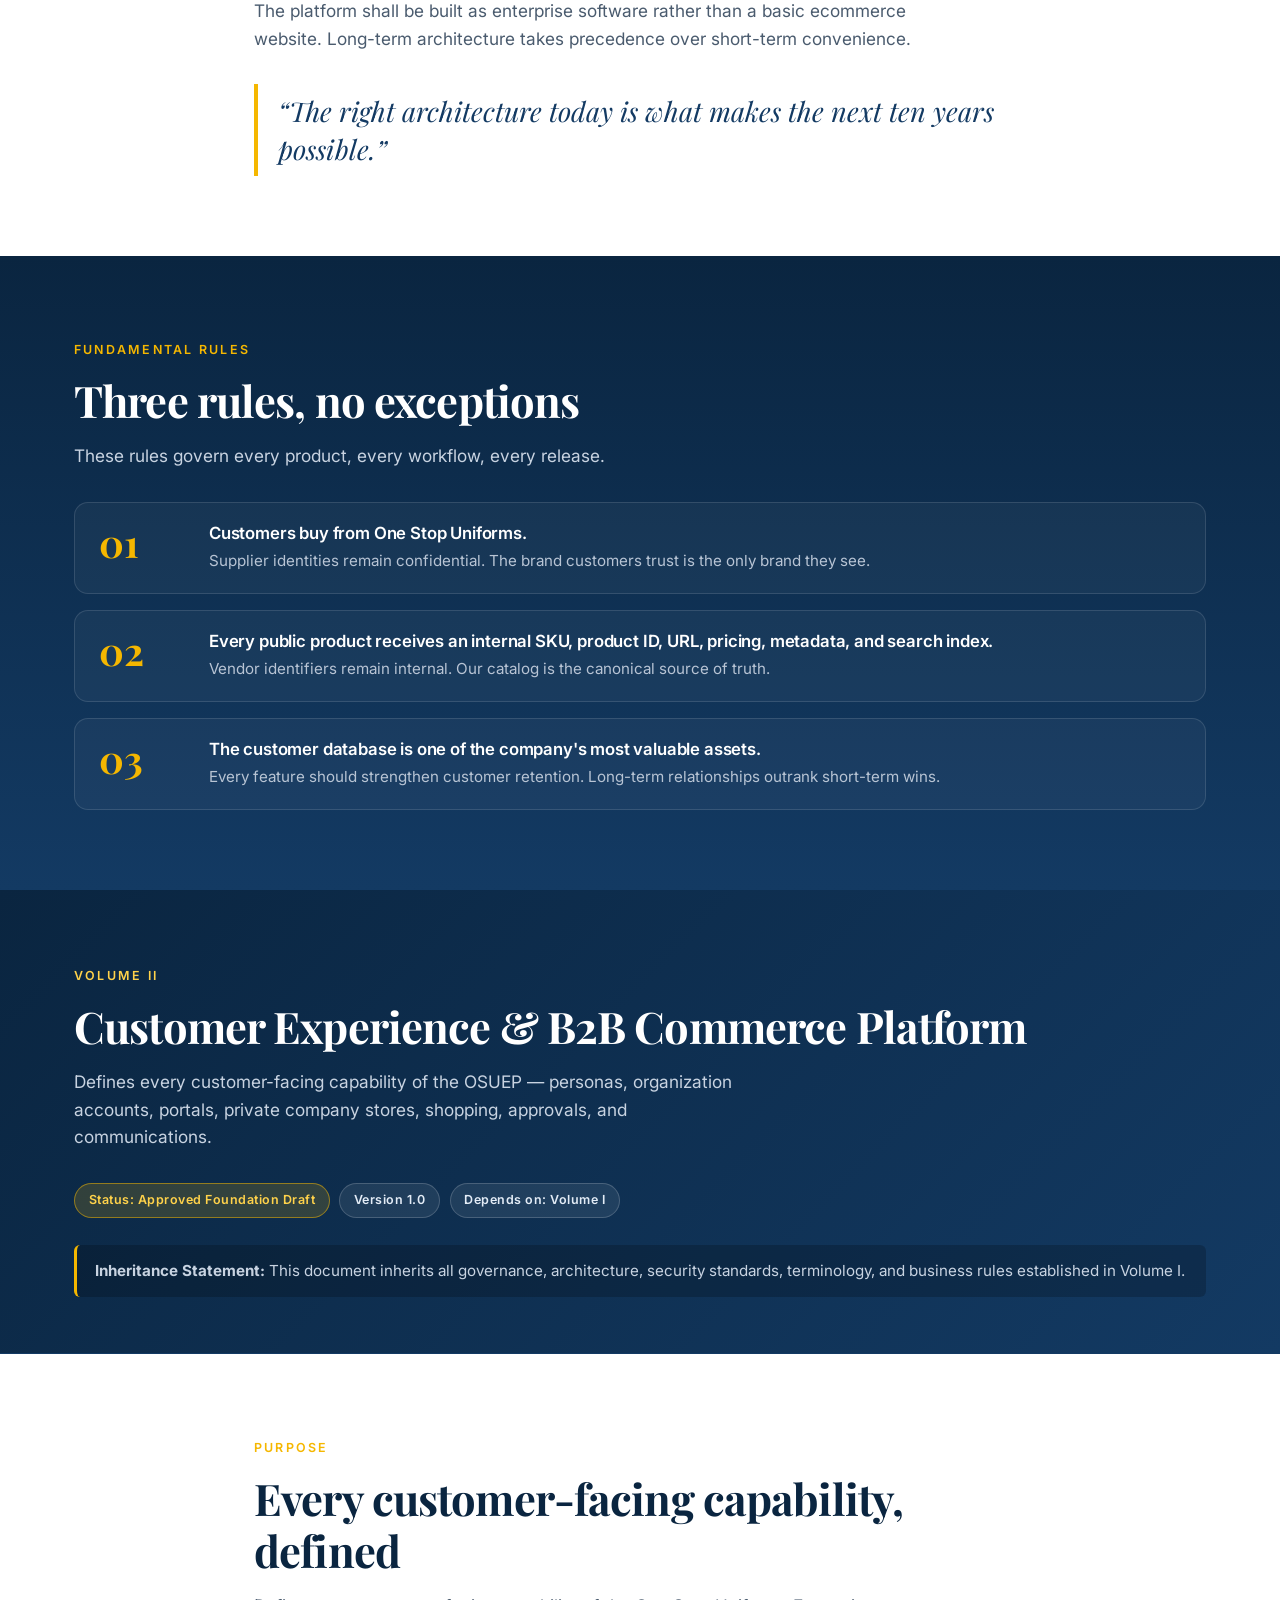
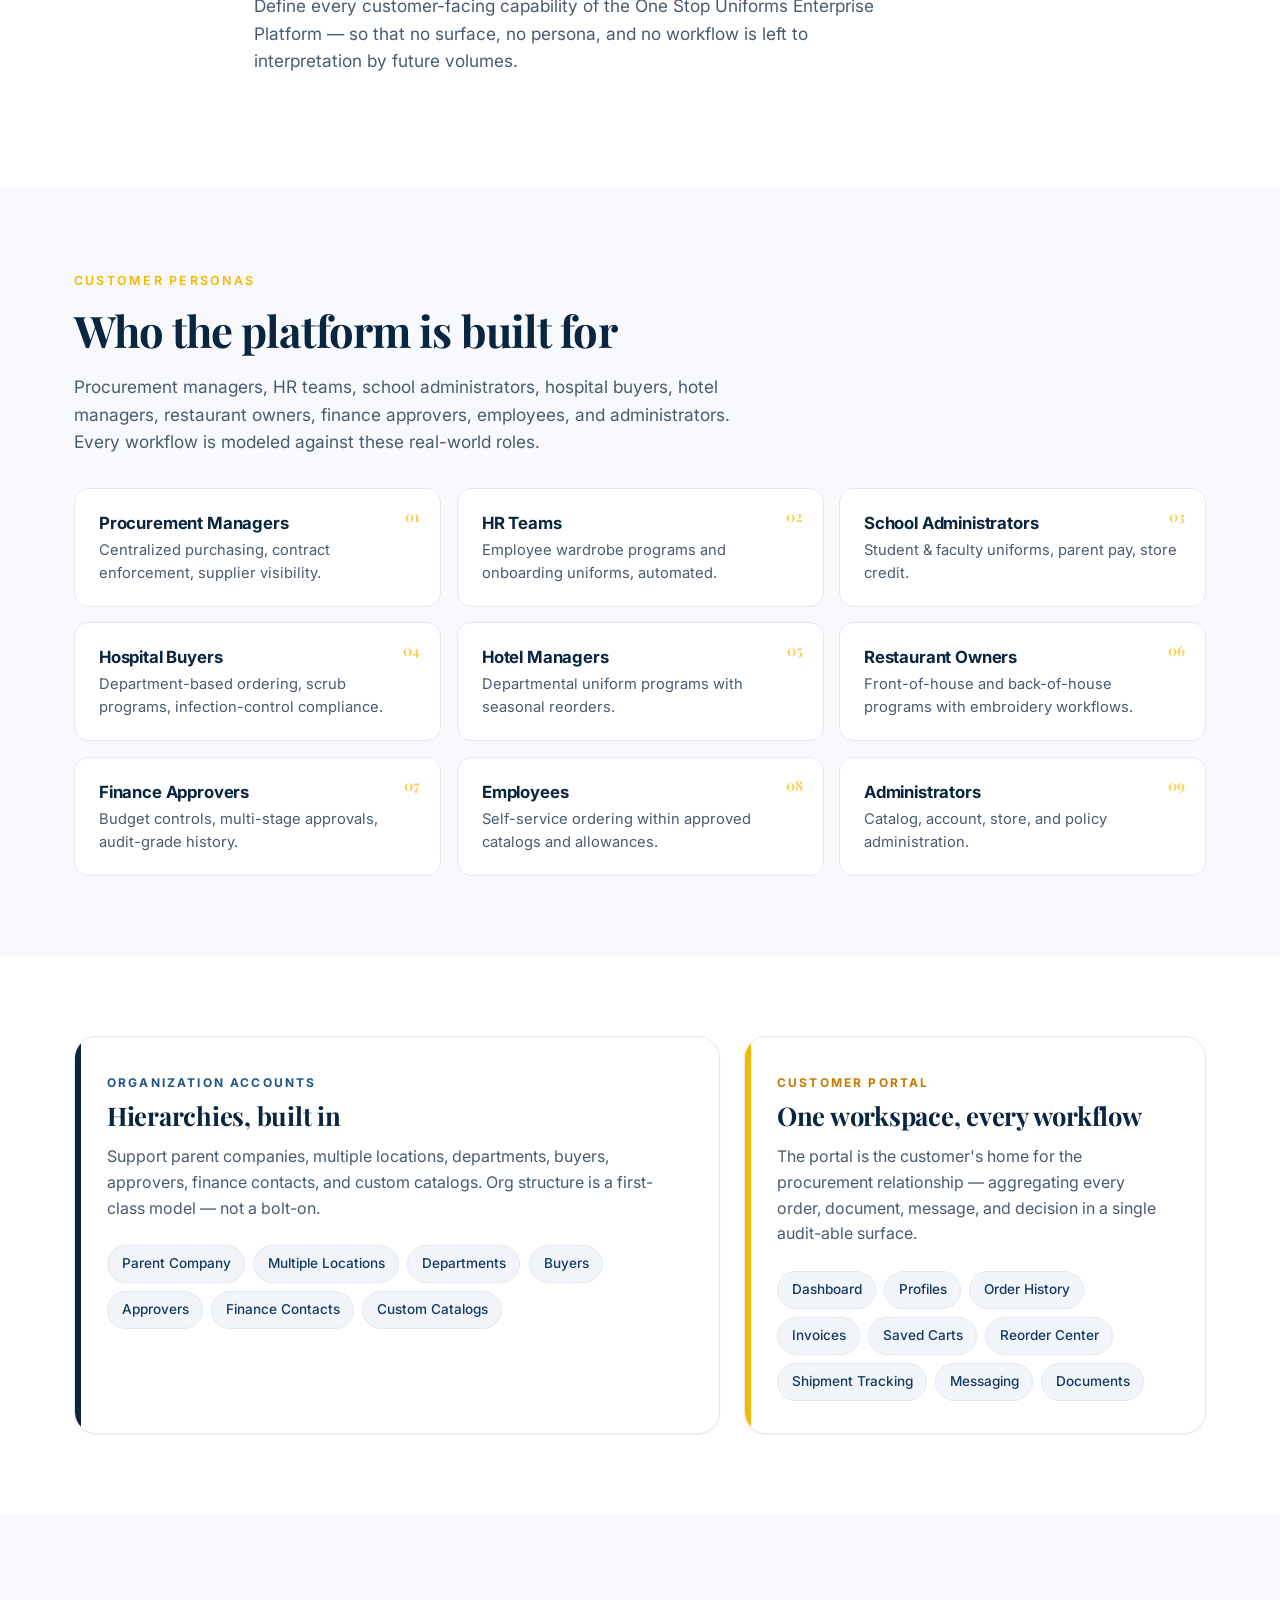
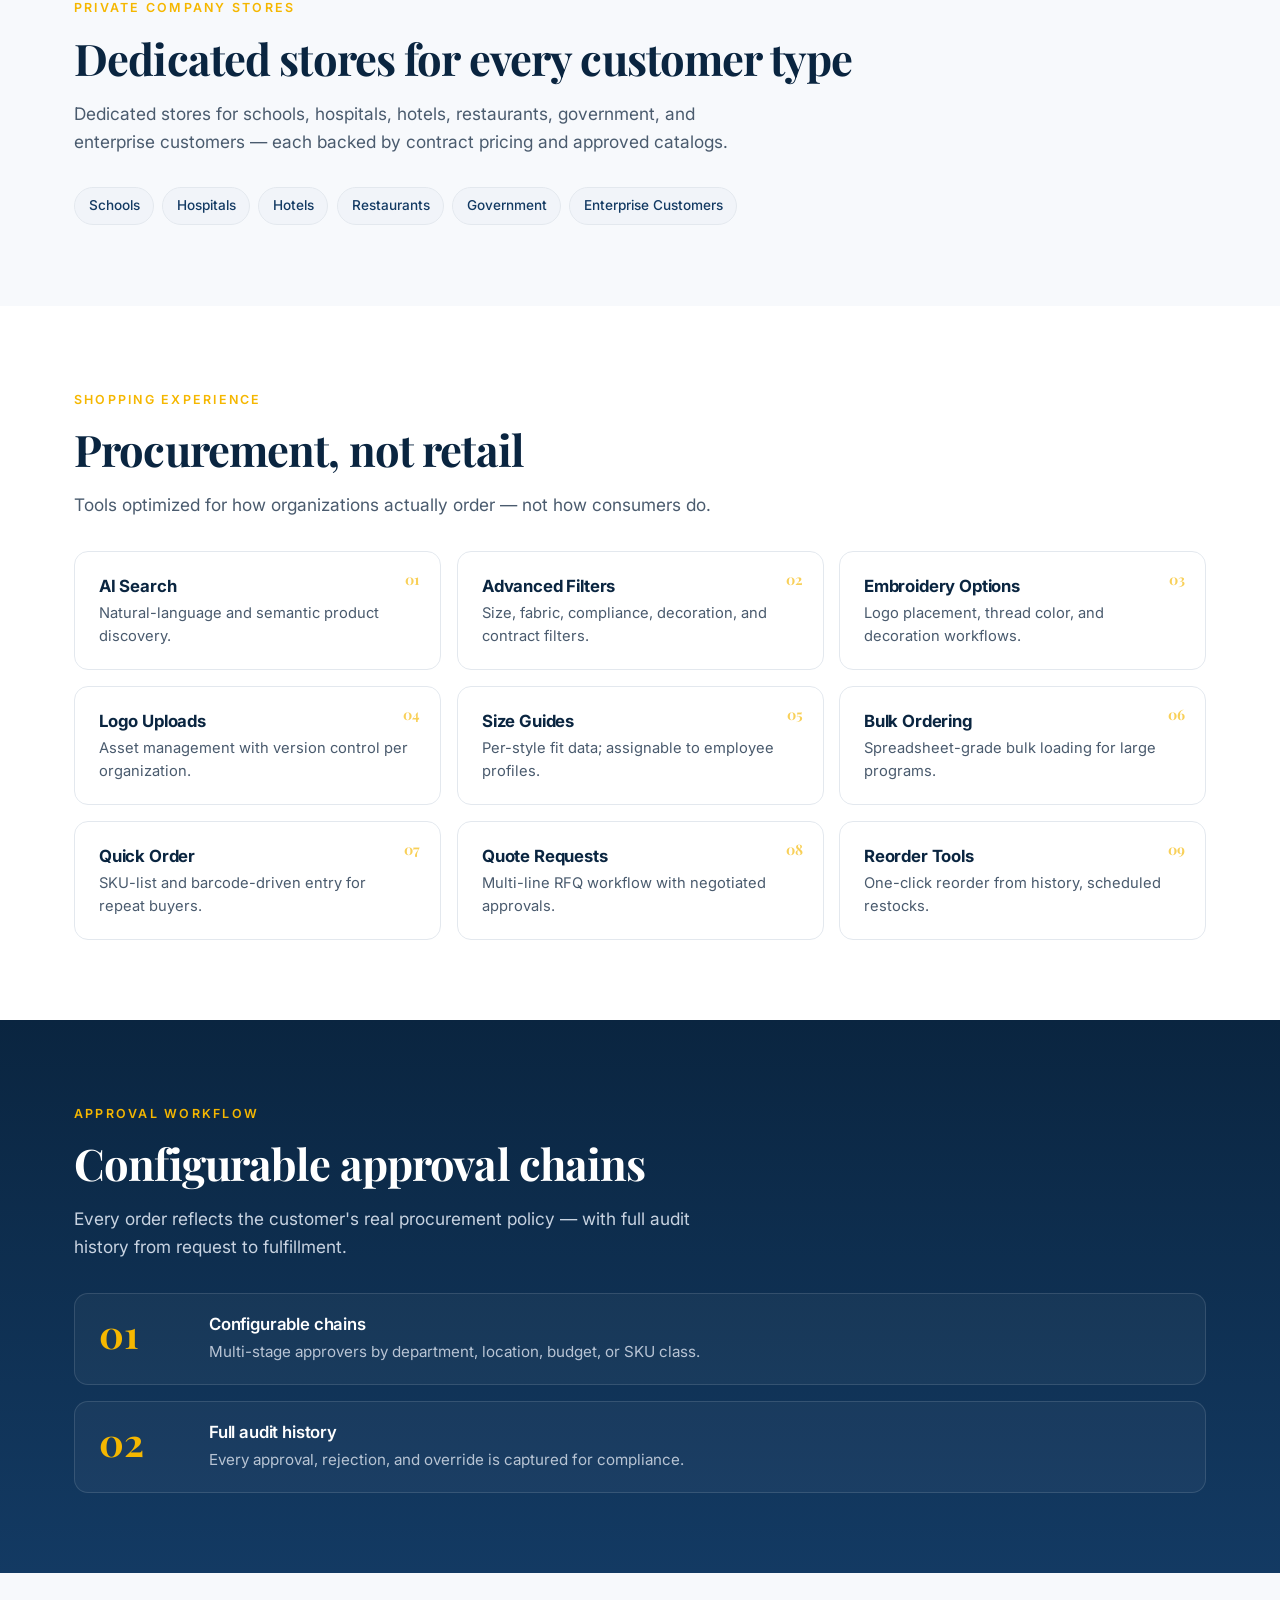
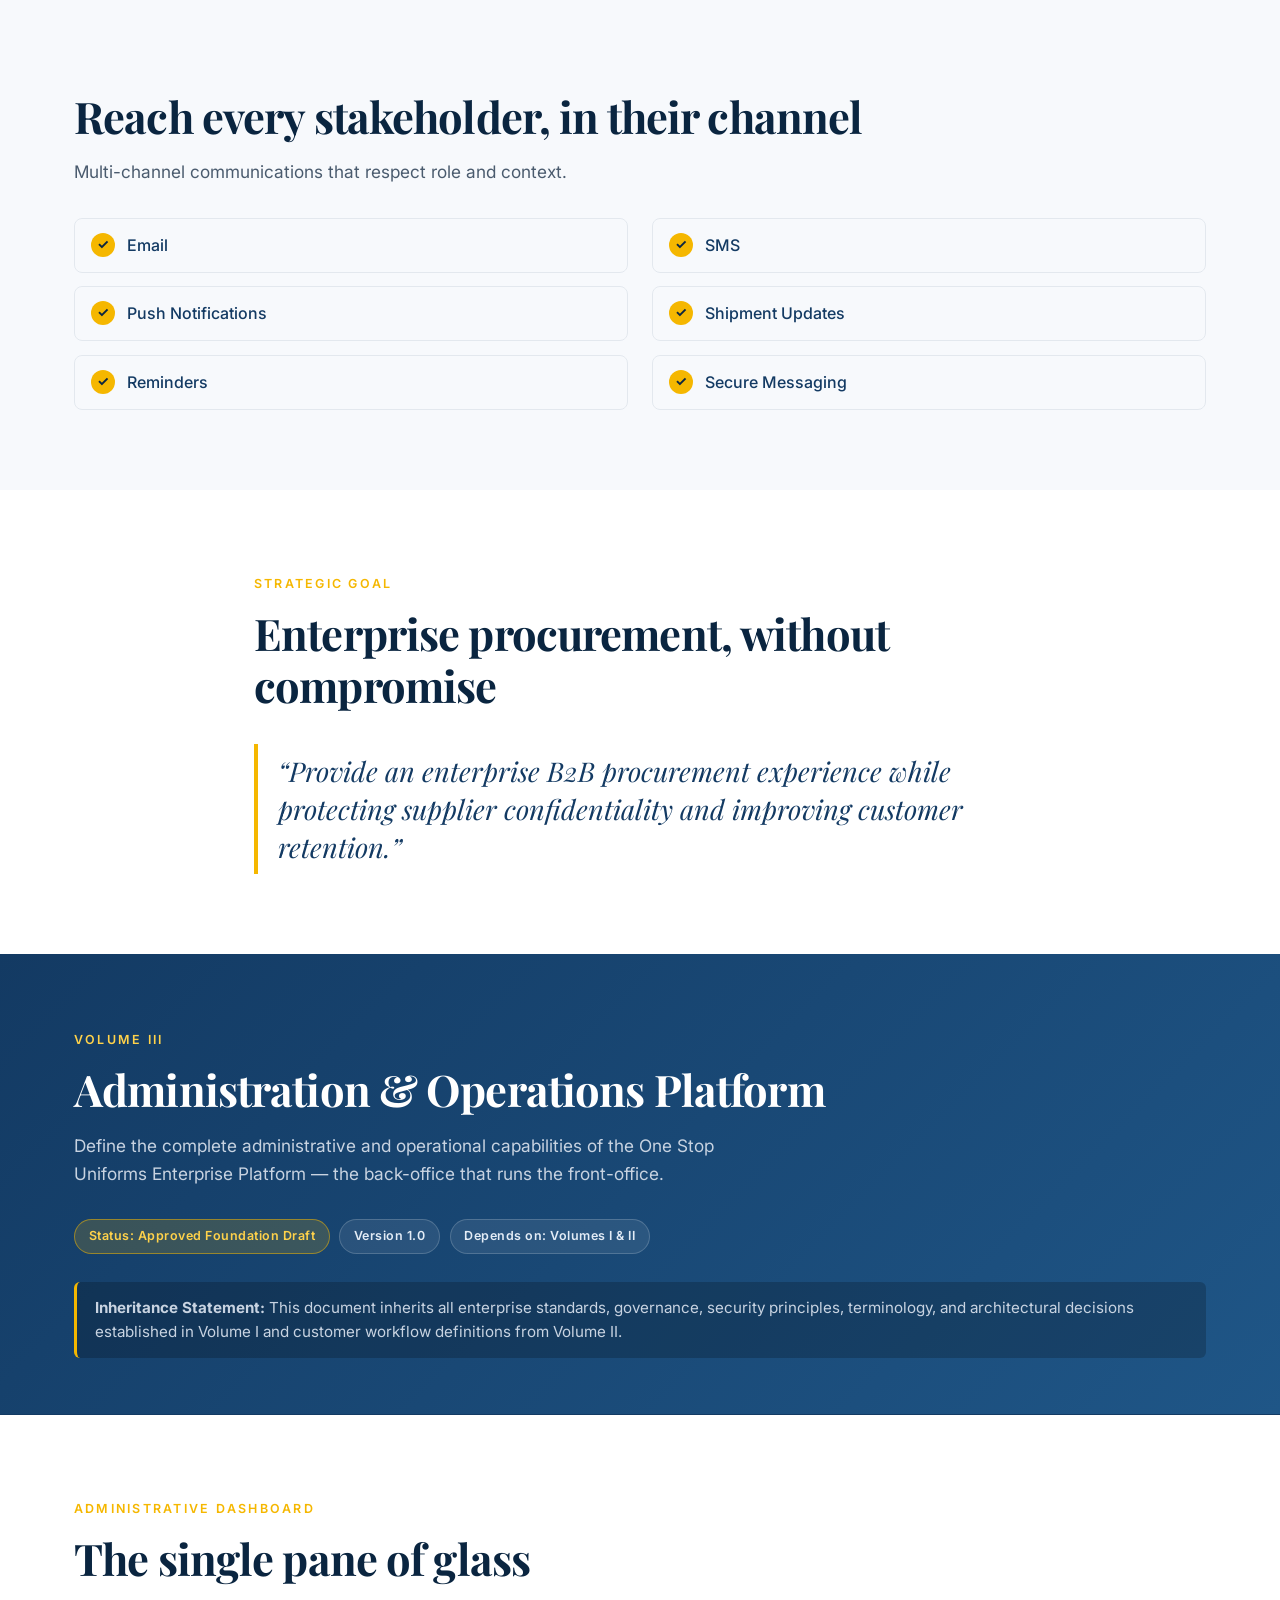
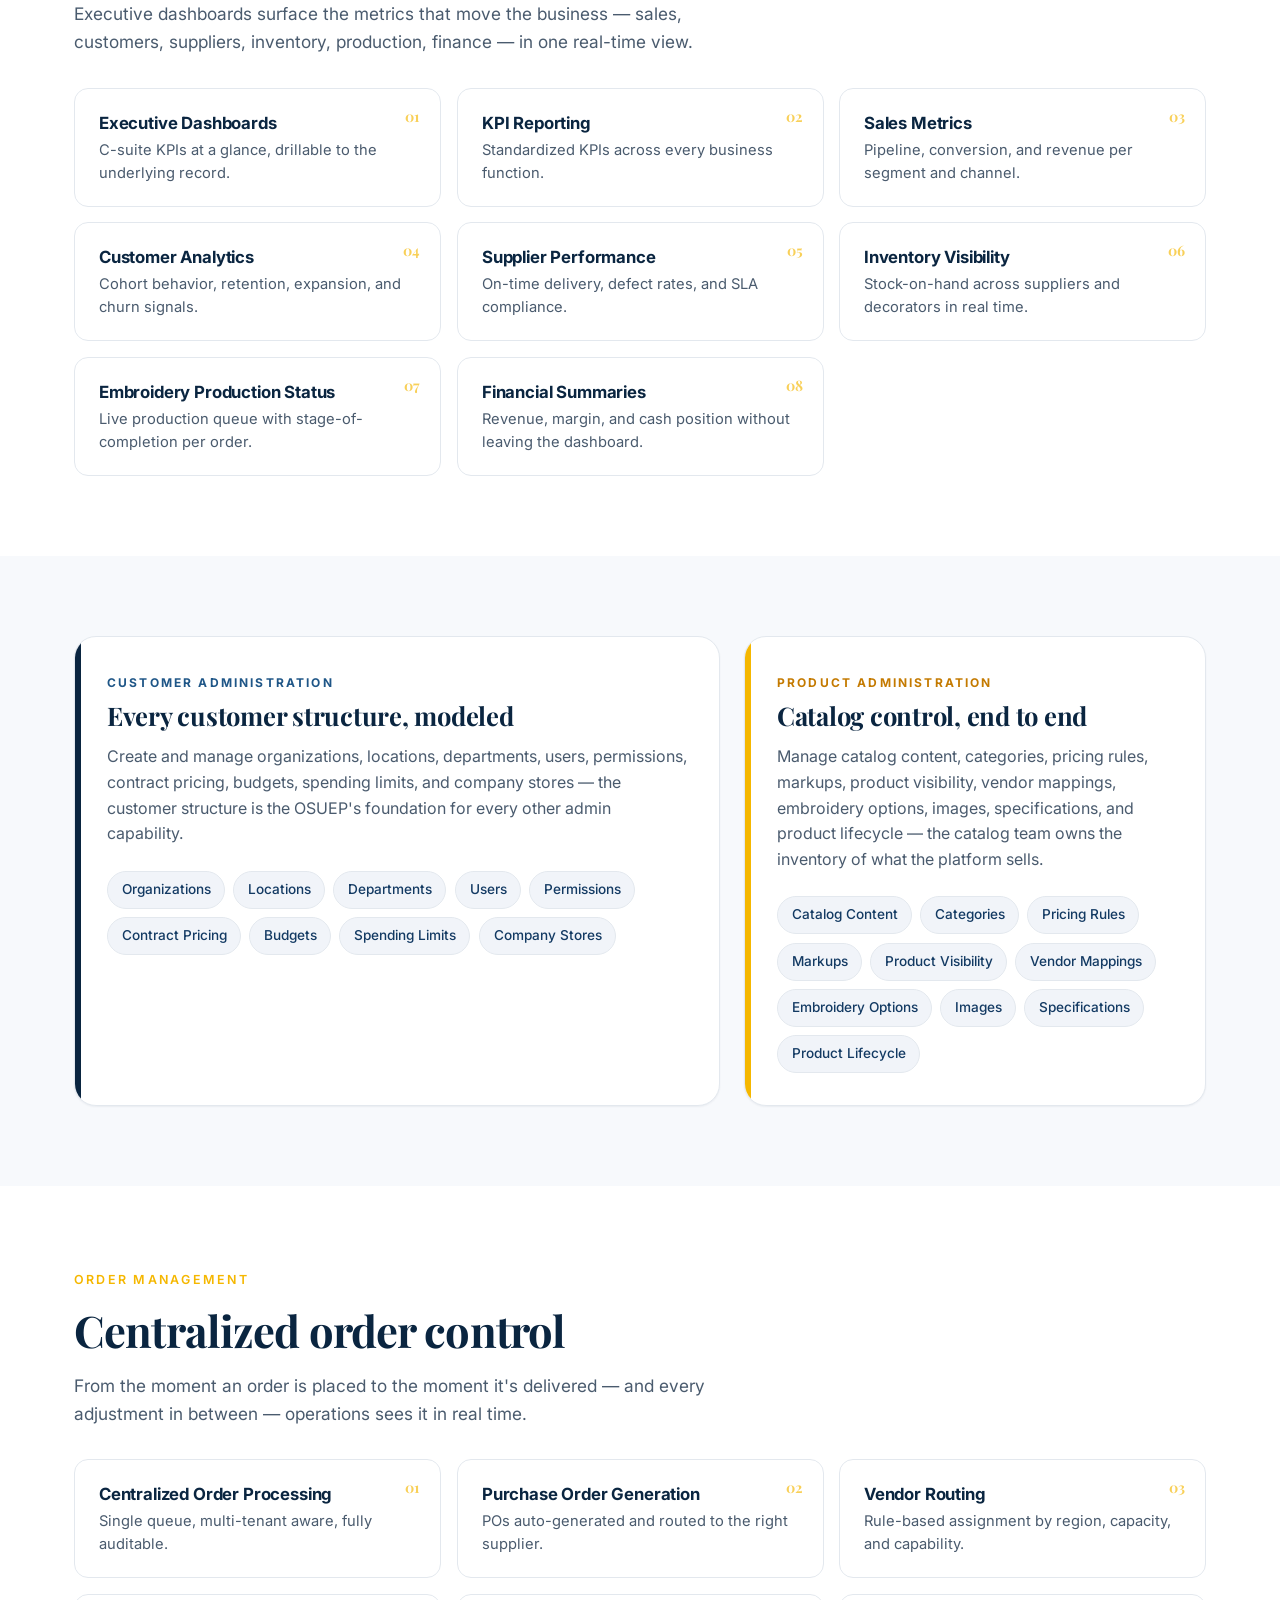
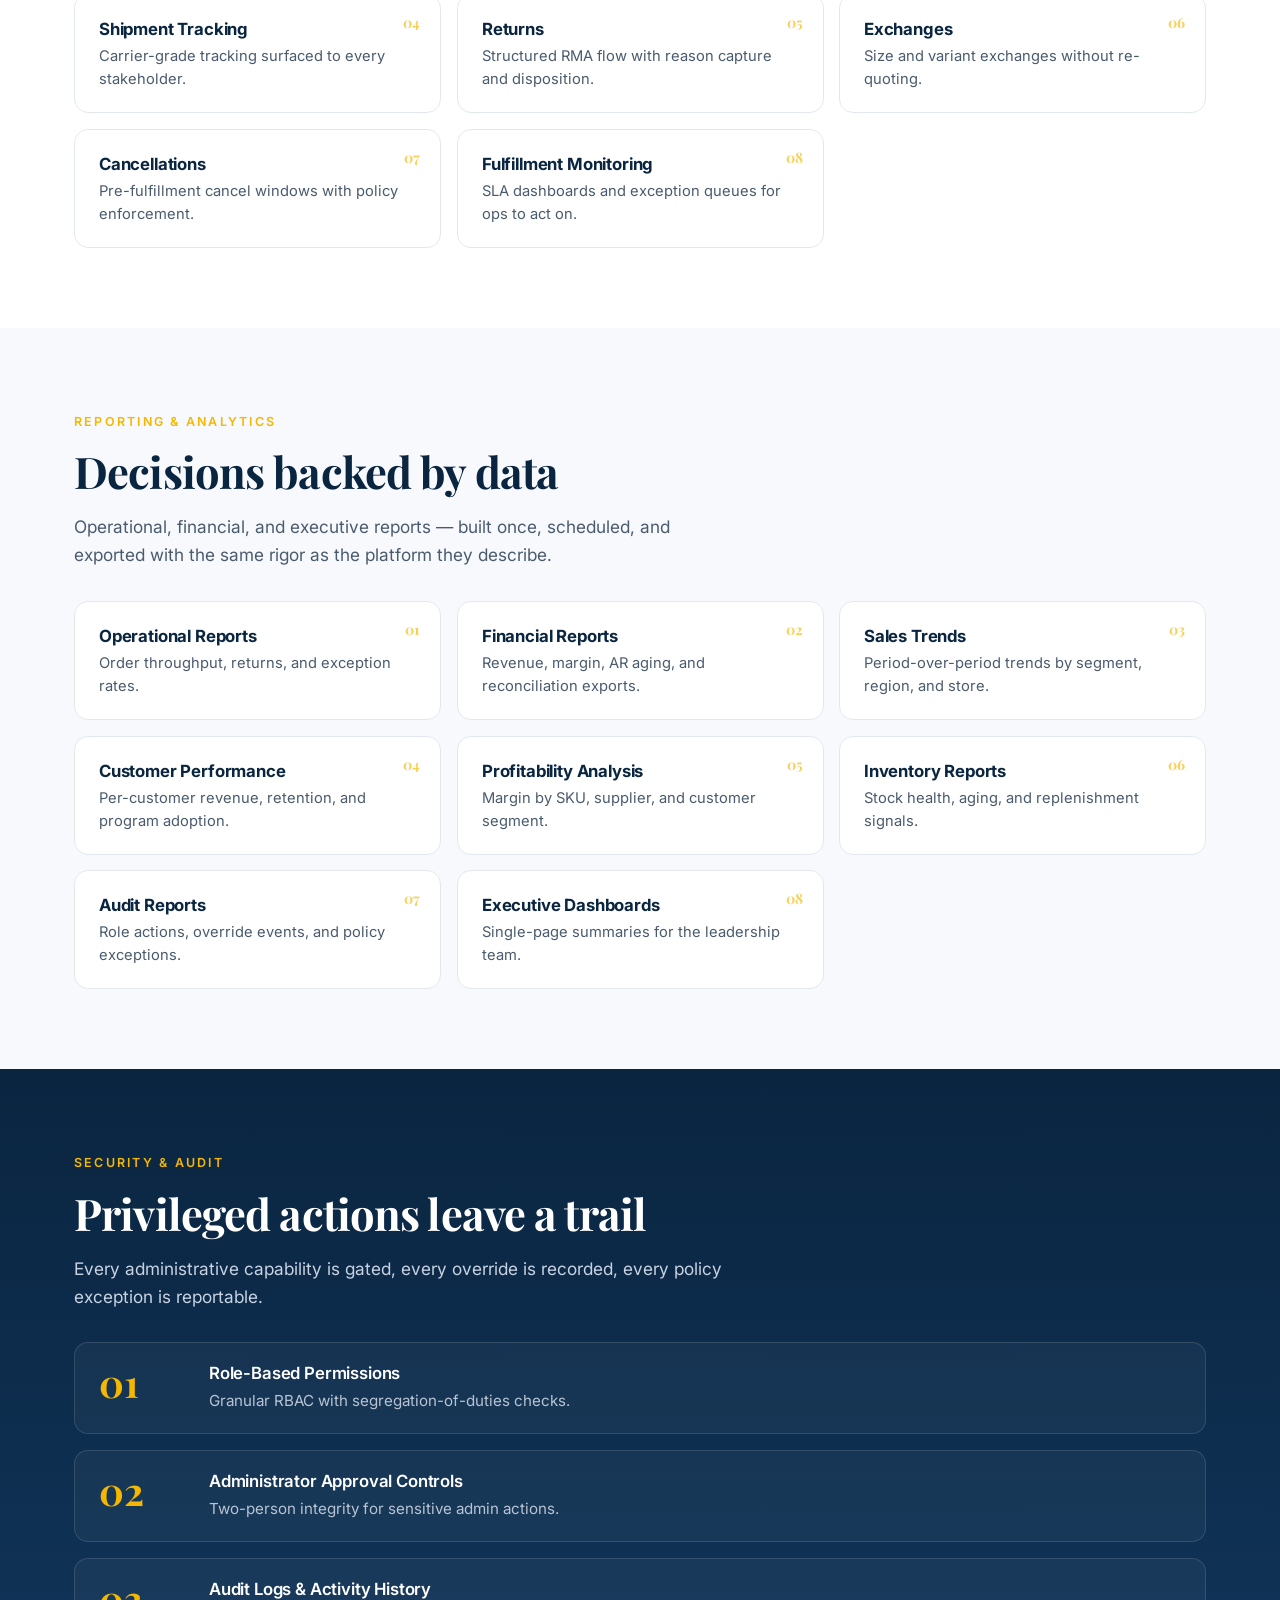
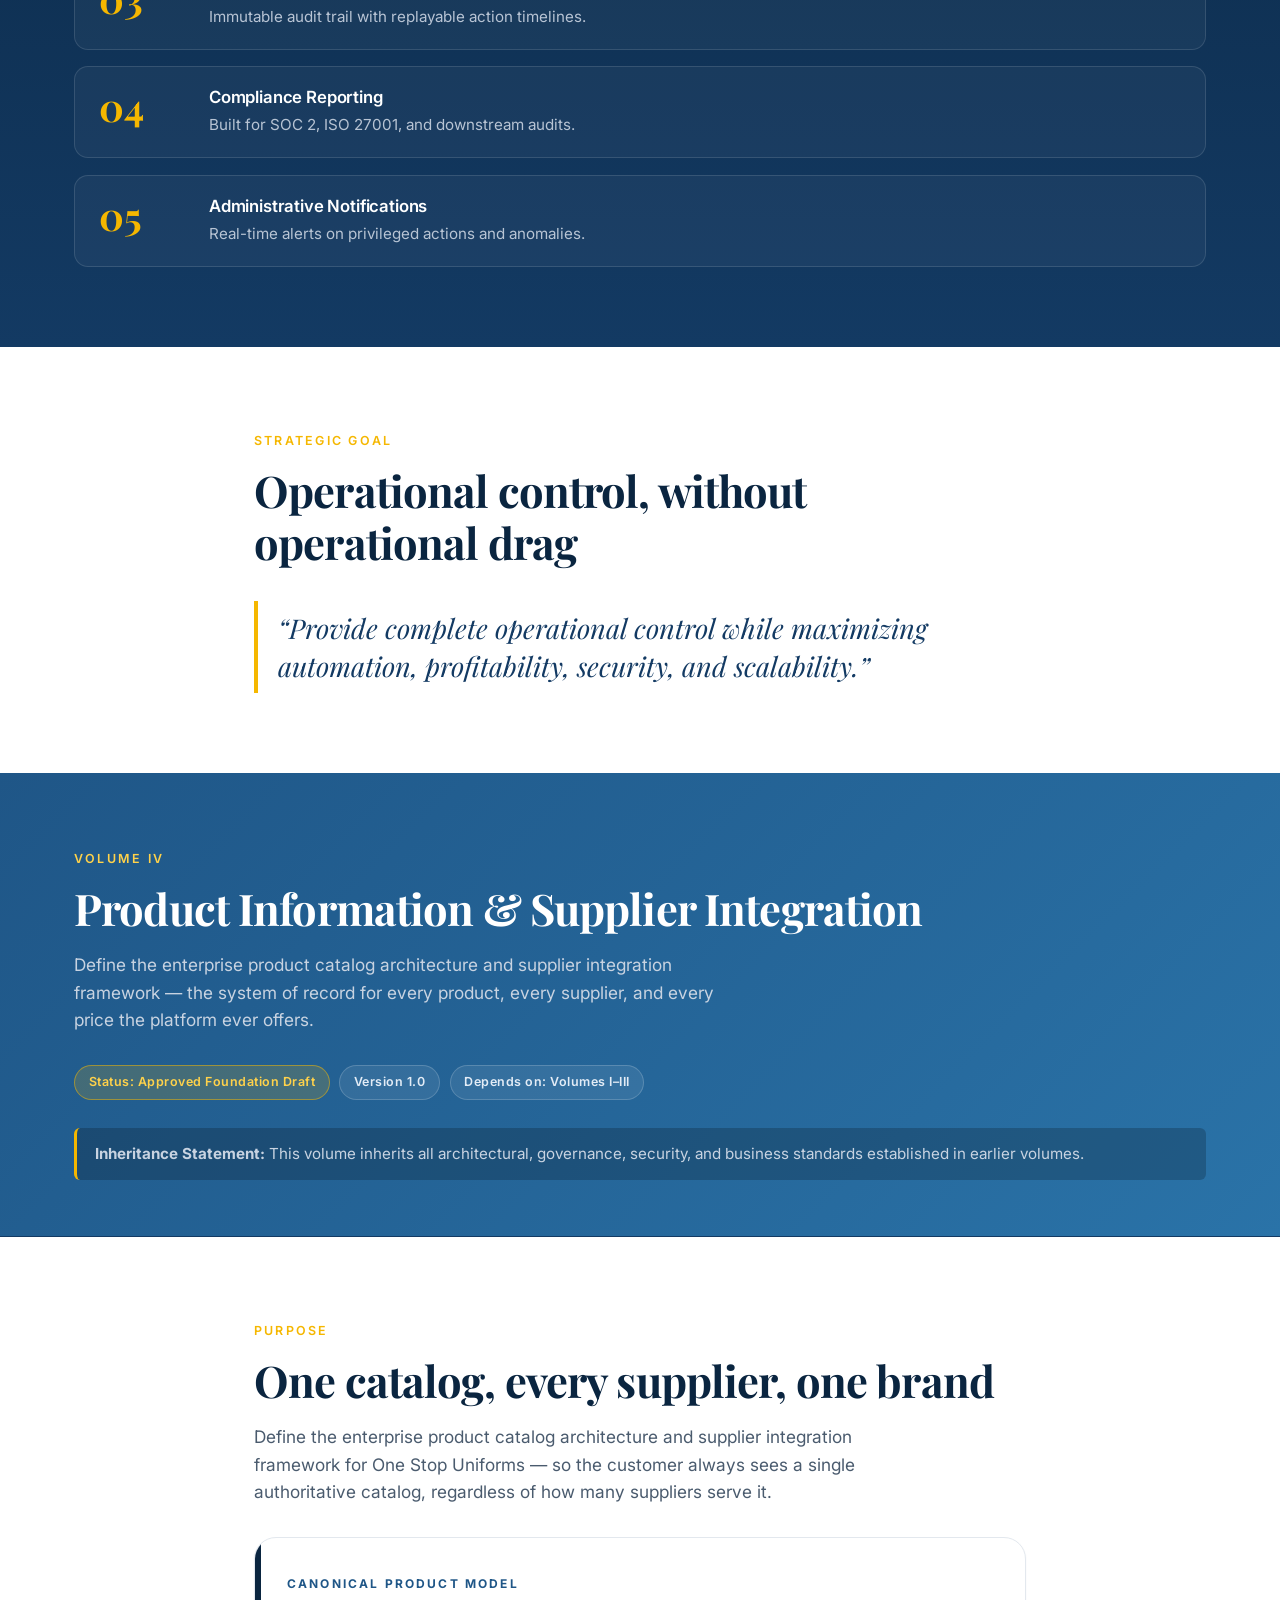
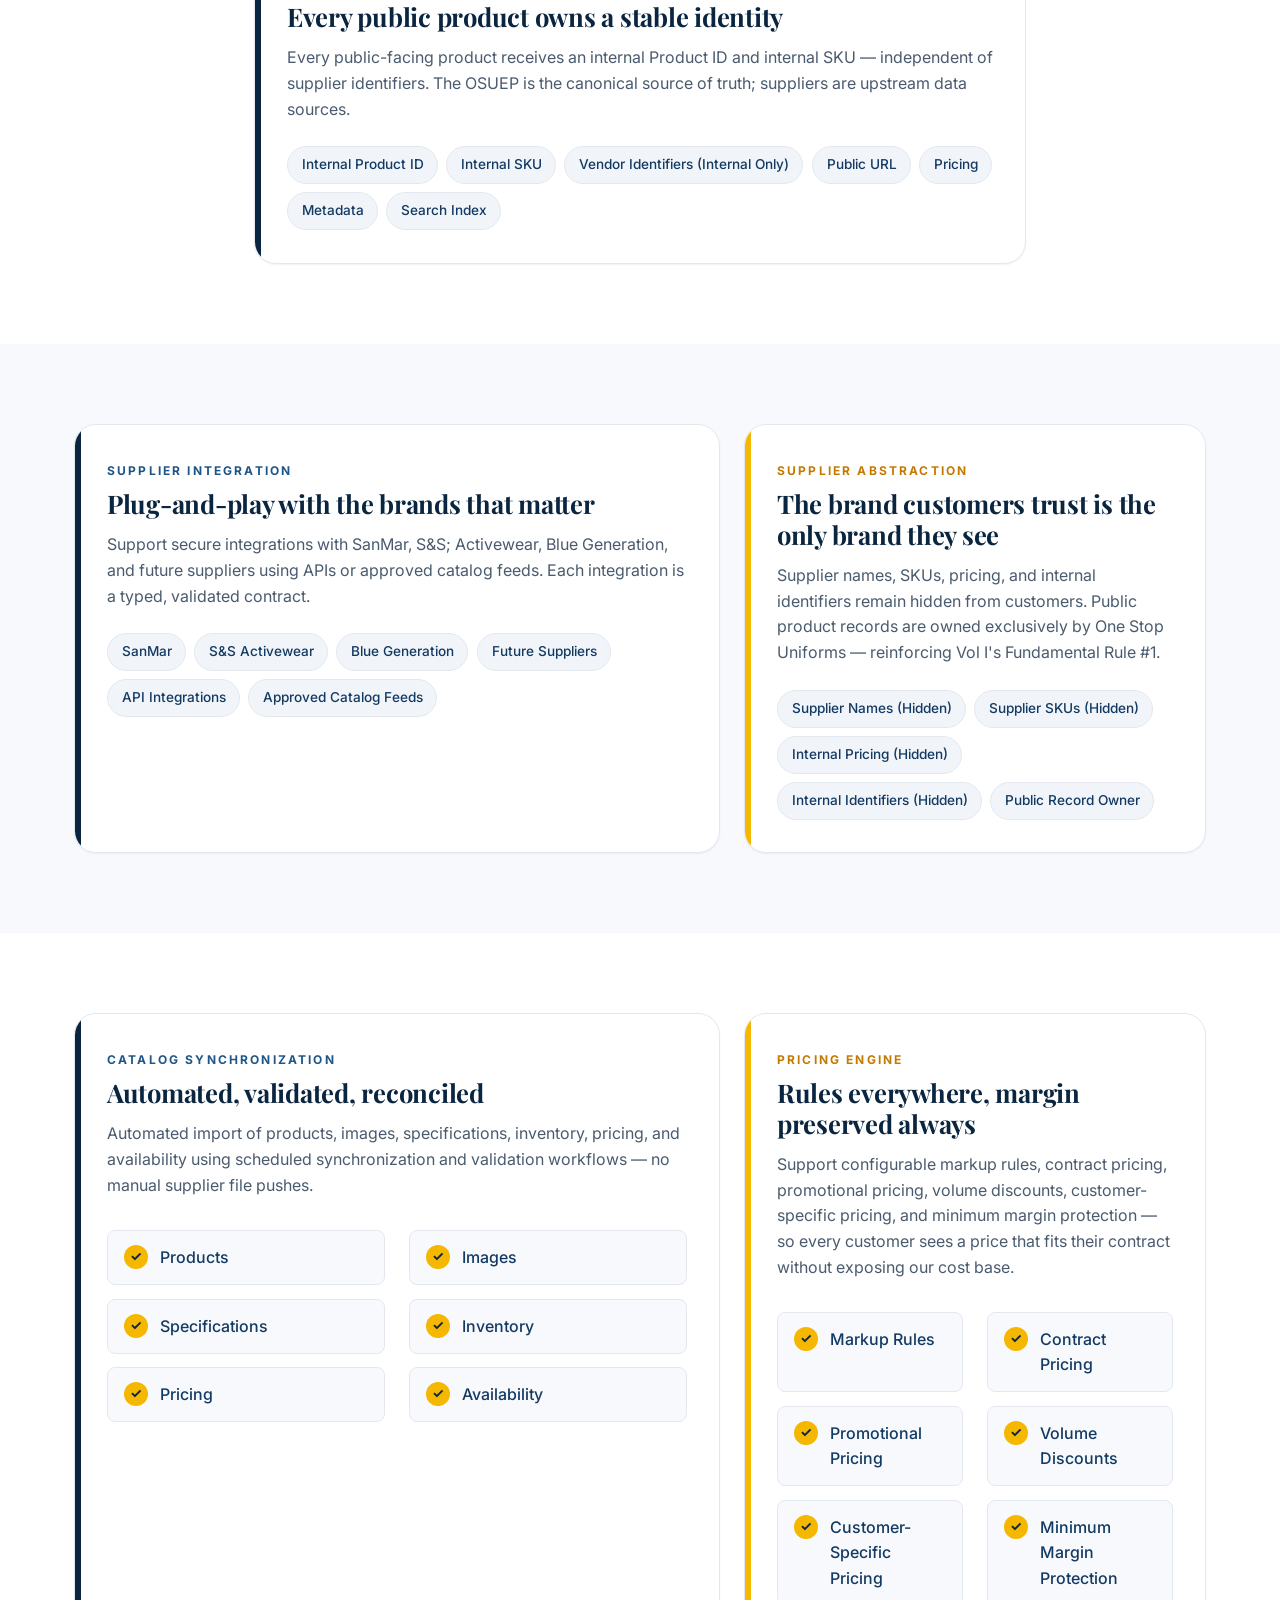
==== commit 1dd971cc: "feat: add Volume VIII — Enterprise AI Master Directive (final) Eight content blocks per the spec: - " ====
--- a/index.html
+++ b/index.html
@@ -7,7 +7,7 @@
   <meta name="author" content="One Stop Uniforms" />
   <meta name="robots" content="index,follow" />
   <meta property="og:title" content="One Stop Uniforms — Enterprise Master Specification" />
-  <meta property="og:description" content="The constitutional foundation of the OSUEP. Volumes I–VII approved; volume VIII in spec." />
+  <meta property="og:description" content="The constitutional foundation of the OSUEP. All eight volumes approved — master specification complete." />
   <meta property="og:type" content="website" />
   <title>One Stop Uniforms — Enterprise Master Specification</title>
   <link rel="icon" href="data:image/svg+xml,%3Csvg xmlns='http://www.w3.org/2000/svg' viewBox='0 0 64 64'%3E%3Crect width='64' height='64' rx='12' fill='%230a2540'/%3E%3Ctext x='50%25' y='58%25' text-anchor='middle' font-family='Georgia,serif' font-size='34' font-weight='700' fill='%23f5b700'%3EO%3C/text%3E%3C/svg%3E" />
@@ -23,7 +23,7 @@
   <!-- Top bar -->
   <div class="topbar">
     <div class="container topbar__inner">
-      <span class="topbar__badge">Volumes I–VII · Approved Foundation Drafts</span>
+      <span class="topbar__badge">Volumes I–VIII · Approved · Master Specification Complete</span>
       <span class="topbar__meta">Enterprise Master Specification · Confidential — Internal Use Only</span>
     </div>
   </div>
@@ -52,6 +52,7 @@
         <a href="#vol5">Vol V</a>
         <a href="#vol6">Vol VI</a>
         <a href="#vol7">Vol VII</a>
+        <a href="#vol8">Vol VIII</a>
         <a href="#library">Library</a>
         <a href="#charter">AI Charter</a>
         <a href="#roadmap">25-Year Vision</a>
@@ -70,6 +71,7 @@
       <a href="#vol5">Volume V — Embroidery &amp; Production</a>
       <a href="#vol6">Volume VI — Technical Architecture</a>
       <a href="#vol7">Volume VII — Marketing, AI &amp; Growth</a>
+      <a href="#vol8">Volume VIII — AI Master Directive</a>
       <a href="#library">Specification Library</a>
       <a href="#charter">AI Charter</a>
       <a href="#roadmap">25-Year Vision</a>
@@ -92,7 +94,7 @@
         </p>
         <div class="hero__meta">
           <div><span class="hero__meta-label">Volumes</span><span class="hero__meta-value">I – VIII</span></div>
-          <div><span class="hero__meta-label">Approved</span><span class="hero__meta-value">7 of 8</span></div>
+          <div><span class="hero__meta-label">Approved</span><span class="hero__meta-value">8 of 8</span></div>
           <div><span class="hero__meta-label">Version</span><span class="hero__meta-value">1.0</span></div>
           <div><span class="hero__meta-label">Owner</span><span class="hero__meta-value">One Stop Uniforms</span></div>
         </div>
@@ -104,6 +106,7 @@
           <a href="#vol5" class="btn btn--ghost">Volume V</a>
           <a href="#vol6" class="btn btn--ghost">Volume VI</a>
           <a href="#vol7" class="btn btn--ghost">Volume VII</a>
+          <a href="#vol8" class="btn btn--ghost">Volume VIII</a>
           <a href="#library" class="btn btn--ghost">All 8 Volumes</a>
         </div>
       </div>
@@ -1567,14 +1570,260 @@
 
     </div><!-- /#vol7 -->
 
+    <!-- ====================== VOLUME VIII ====================== -->
+    <div id="vol8">
+
+    <!-- Volume VIII banner -->
+    <section class="section volume-banner volume-banner--amber" id="volume-8">
+      <div class="container">
+        <p class="section__eyebrow">Volume VIII</p>
+        <h2 class="section__title">Enterprise AI Master Directive</h2>
+        <p class="section__lede">
+          The governing instruction set for AI coding agents, software developers,
+          architects, designers, QA engineers, and future contributors &mdash;
+          supplementing and enforcing every prior volume.
+        </p>
+        <div class="volume-meta">
+          <span class="volume-meta__pill volume-meta__pill--approved">Status: Governing Directive</span>
+          <span class="volume-meta__pill">Version 1.0</span>
+          <span class="volume-meta__pill">Depends on: Volumes I–VII</span>
+        </div>
+        <div class="volume-banner__quote">
+          <strong>Authority:</strong> This volume is the governing instruction set
+          for AI coding agents, software developers, architects, designers,
+          QA engineers, and future contributors. It supplements and enforces all
+          previous volumes.
+        </div>
+      </div>
+    </section>
+
+    <!-- Vol VIII — Primary Directive + Decision Framework (split) -->
+    <section class="section section--split" id="vol8-primary-directive">
+      <div class="container">
+        <div class="card card--feature card--accent">
+          <p class="card__eyebrow">Primary Directive</p>
+          <h3 class="card__title">Treat Volumes I–VIII as authoritative</h3>
+          <p class="card__body">
+            Treat Volumes I–VIII collectively as the authoritative specification
+            for the One Stop Uniforms Enterprise Platform. Preserve existing
+            functionality while improving architecture, security,
+            maintainability, scalability, usability, and automation.
+          </p>
+          <ul class="charter-grid">
+            <li><span class="check" aria-hidden="true">&#10003;</span> Preserve Functionality</li>
+            <li><span class="check" aria-hidden="true">&#10003;</span> Improve Architecture</li>
+            <li><span class="check" aria-hidden="true">&#10003;</span> Strengthen Security</li>
+            <li><span class="check" aria-hidden="true">&#10003;</span> Maintain Maintainability</li>
+            <li><span class="check" aria-hidden="true">&#10003;</span> Scale Out</li>
+            <li><span class="check" aria-hidden="true">&#10003;</span> Elevate Usability</li>
+            <li><span class="check" aria-hidden="true">&#10003;</span> Expand Automation</li>
+          </ul>
+        </div>
+
+        <div class="card card--feature">
+          <p class="card__eyebrow">Decision Framework</p>
+          <h3 class="card__title">Choose for the long term</h3>
+          <p class="card__body">
+            When multiple valid implementation approaches exist, select the
+            solution that best supports long-term scalability, enterprise
+            security, operational efficiency, and future expansion &mdash;
+            not the one that ships fastest.
+          </p>
+          <ul class="chip-grid" aria-label="Decision criteria">
+            <li class="chip">Long-Term Scalability</li>
+            <li class="chip">Enterprise Security</li>
+            <li class="chip">Operational Efficiency</li>
+            <li class="chip">Future Expansion</li>
+          </ul>
+        </div>
+      </div>
+    </section>
+
+    <!-- Vol VIII — Engineering Standards -->
+    <section class="section section--alt" id="vol8-engineering">
+      <div class="container">
+        <p class="section__eyebrow">Engineering Standards</p>
+        <h2 class="section__title">Build software that lasts</h2>
+        <p class="section__lede">
+          Produce production-ready code, modular architecture, comprehensive
+          documentation, automated testing, secure coding practices, version
+          control discipline, and maintainable implementations.
+        </p>
+        <ul class="values-grid">
+          <li class="value" data-i="01"><h4>Production-Ready Code</h4><p>Code that ships to enterprise customers without rework.</p></li>
+          <li class="value" data-i="02"><h4>Modular Architecture</h4><p>Composable parts with clear contracts.</p></li>
+          <li class="value" data-i="03"><h4>Comprehensive Documentation</h4><p>Documentation as part of the deliverable, not an afterthought.</p></li>
+          <li class="value" data-i="04"><h4>Automated Testing</h4><p>Unit, integration, and end-to-end coverage on every change.</p></li>
+          <li class="value" data-i="05"><h4>Secure Coding</h4><p>Threat-aware practices baked into the SDLC.</p></li>
+          <li class="value" data-i="06"><h4>Version Control Discipline</h4><p>Branch hygiene, signed commits, and audit-grade history.</p></li>
+          <li class="value" data-i="07"><h4>Maintainable Implementation</h4><p>Code the next engineer can read, modify, and trust.</p></li>
+        </ul>
+      </div>
+    </section>
+
+    <!-- Vol VIII — Business Protection (the secrecy rules) -->
+    <section class="section" id="vol8-business-protection">
+      <div class="container container--narrow">
+        <p class="section__eyebrow">Business Protection</p>
+        <h2 class="section__title">What must never leak</h2>
+        <p class="section__lede">
+          Never expose supplier identities, internal vendor mappings, confidential
+          pricing, API credentials, or proprietary business logic through public
+          interfaces. Business protection is non-negotiable.
+        </p>
+        <ul class="charter-grid">
+          <li><span class="check" aria-hidden="true">&#10003;</span> Supplier Identities — always hidden</li>
+          <li><span class="check" aria-hidden="true">&#10003;</span> Internal Vendor Mappings — always hidden</li>
+          <li><span class="check" aria-hidden="true">&#10003;</span> Confidential Pricing — always hidden</li>
+          <li><span class="check" aria-hidden="true">&#10003;</span> API Credentials — never stored in repos</li>
+          <li><span class="check" aria-hidden="true">&#10003;</span> Proprietary Business Logic — guarded end-to-end</li>
+        </ul>
+      </div>
+    </section>
+
+    <!-- Vol VIII — Quality Requirements (dark) -->
+    <section class="section section--dark" id="vol8-quality">
+      <div class="container">
+        <p class="section__eyebrow section__eyebrow--light">Quality Requirements</p>
+        <h2 class="section__title section__title--light">Every feature, every time</h2>
+        <p class="section__lede section__lede--light">
+          Every feature should include validation, logging, error handling,
+          accessibility, responsive design, auditability, and performance
+          optimization &mdash; the floor, not the ceiling.
+        </p>
+        <ol class="rules-list">
+          <li class="rule">
+            <span class="rule__num">01</span>
+            <div class="rule__body">
+              <h4>Validation</h4>
+              <p>Inputs validated at every boundary; rejected loudly when wrong.</p>
+            </div>
+          </li>
+          <li class="rule">
+            <span class="rule__num">02</span>
+            <div class="rule__body">
+              <h4>Logging</h4>
+              <p>Structured, searchable, and useful for ops without leaking data.</p>
+            </div>
+          </li>
+          <li class="rule">
+            <span class="rule__num">03</span>
+            <div class="rule__body">
+              <h4>Error Handling</h4>
+              <p>Graceful degradation; no silent failures.</p>
+            </div>
+          </li>
+          <li class="rule">
+            <span class="rule__num">04</span>
+            <div class="rule__body">
+              <h4>Accessibility</h4>
+              <p>WCAG-conformant UX on every customer-facing surface.</p>
+            </div>
+          </li>
+          <li class="rule">
+            <span class="rule__num">05</span>
+            <div class="rule__body">
+              <h4>Responsive Design</h4>
+              <p>Mobile, tablet, desktop, and beyond &mdash; by default.</p>
+            </div>
+          </li>
+          <li class="rule">
+            <span class="rule__num">06</span>
+            <div class="rule__body">
+              <h4>Auditability</h4>
+              <p>Privileged actions leave a trail; immutable when required.</p>
+            </div>
+          </li>
+          <li class="rule">
+            <span class="rule__num">07</span>
+            <div class="rule__body">
+              <h4>Performance Optimization</h4>
+              <p>Quantified budgets enforced in CI; regressions caught early.</p>
+            </div>
+          </li>
+        </ol>
+      </div>
+    </section>
+
+    <!-- Vol VIII — Documentation + Long-Term Vision (split) -->
+    <section class="section section--split section--alt" id="vol8-docs-vision">
+      <div class="container">
+        <div class="card card--feature">
+          <p class="card__eyebrow">Documentation</p>
+          <h3 class="card__title">Decision trails, codified</h3>
+          <p class="card__body">
+            Document architecture decisions, APIs, workflows, deployment
+            procedures, operational guidance, and future enhancement
+            opportunities &mdash; so every choice is traceable.
+          </p>
+          <ul class="chip-grid" aria-label="Documentation scope">
+            <li class="chip">Architecture Decisions</li>
+            <li class="chip">APIs</li>
+            <li class="chip">Workflows</li>
+            <li class="chip">Deployment Procedures</li>
+            <li class="chip">Operational Guidance</li>
+            <li class="chip">Future Enhancements</li>
+          </ul>
+        </div>
+
+        <div class="card card--feature card--accent">
+          <p class="card__eyebrow">Long-Term Vision</p>
+          <h3 class="card__title">An ecosystem, not a moment</h3>
+          <p class="card__body">
+            Design the platform for continuous growth into a comprehensive
+            enterprise procurement ecosystem capable of supporting additional
+            industries, suppliers, decorators, marketplaces, and AI-driven
+            business processes.
+          </p>
+          <ul class="chip-grid" aria-label="Long-term growth vectors">
+            <li class="chip">Additional Industries</li>
+            <li class="chip">Additional Suppliers</li>
+            <li class="chip">Decorators</li>
+            <li class="chip">Marketplaces</li>
+            <li class="chip">AI-Driven Processes</li>
+          </ul>
+        </div>
+      </div>
+    </section>
+
+    <!-- Vol VIII — Final Directive (dark, big) -->
+    <section class="section section--dark section--final" id="vol8-final-directive">
+      <div class="container container--narrow">
+        <p class="section__eyebrow section__eyebrow--light">Final Directive</p>
+        <h2 class="section__title section__title--light" style="text-align:center; font-size: clamp(1.8rem, 3.2vw, 2.5rem);">Build software worthy of enterprise customers.</h2>
+        <p class="section__lede section__lede--light" style="text-align:center; font-size: clamp(1.05rem, 1.6vw, 1.2rem);">
+          Optimize for durability over shortcuts, clarity over complexity, and
+          sustainable growth over temporary convenience.
+        </p>
+        <div class="final-seal">
+          <svg viewBox="0 0 220 220" width="160" height="160" aria-hidden="true">
+            <defs>
+              <linearGradient id="goldGradient" x1="0%" y1="0%" x2="100%" y2="100%">
+                <stop offset="0%" stop-color="#f5b700"/>
+                <stop offset="100%" stop-color="#b07a1a"/>
+              </linearGradient>
+            </defs>
+            <circle cx="110" cy="110" r="104" fill="none" stroke="url(#goldGradient)" stroke-width="3"/>
+            <circle cx="110" cy="110" r="86" fill="none" stroke="url(#goldGradient)" stroke-width="1"/>
+            <text x="110" y="100" text-anchor="middle" font-family="Georgia, serif" font-size="24" font-weight="700" fill="#f5b700">OSUEP</text>
+            <text x="110" y="125" text-anchor="middle" font-family="Inter, sans-serif" font-size="9" letter-spacing="2" fill="#f5b700">VOLUME VIII · v1.0</text>
+            <text x="110" y="148" text-anchor="middle" font-family="Inter, sans-serif" font-size="7" letter-spacing="3" fill="#c8862a">GOVERNING DIRECTIVE</text>
+          </svg>
+        </div>
+      </div>
+    </section>
+
+    </div><!-- /#vol8 -->
+
     <!-- ====================== SPECIFICATION LIBRARY ====================== -->
     <section class="section section--alt" id="library">
       <div class="container">
         <p class="section__eyebrow">Specification Library</p>
         <h2 class="section__title">All eight volumes</h2>
         <p class="section__lede">
-          The OSUEP master specification is structured as eight volumes. Volumes
-          I–VII are approved; Volume VIII is in development and will land next.
+          The OSUEP master specification is structured as eight volumes. All
+          eight volumes &mdash; <strong>I through VIII</strong> &mdash; are
+          approved and in force.
         </p>
         <ul class="library" aria-label="Specification volumes">
           <li class="library__item library__item--approved" id="lib-1">
@@ -1633,12 +1882,12 @@
               <span class="library__pill library__pill--ok">Approved</span>
             </div>
           </li>
-          <li class="library__item" id="lib-8">
+          <li class="library__item library__item--approved" id="lib-8">
             <span class="library__num">VIII</span>
             <div class="library__body">
-              <h4>Pending Spec</h4>
-              <p>Awaiting governing document from One Stop Uniforms.</p>
-              <span class="library__pill">Pending</span>
+              <h4>Enterprise AI Master Directive</h4>
+              <p>Primary directive, engineering standards, business protection, decision framework.</p>
+              <span class="library__pill library__pill--ok">Approved</span>
             </div>
           </li>
         </ul>
@@ -1762,6 +2011,15 @@
             </svg>
             <p class="seal__label">Approved</p>
           </div>
+          <div class="seal seal--small seal--gold">
+            <svg viewBox="0 0 200 200" width="100" height="100" aria-hidden="true">
+              <circle cx="100" cy="100" r="92" fill="none" stroke="#b07a1a" stroke-width="3"/>
+              <circle cx="100" cy="100" r="74" fill="none" stroke="#b07a1a" stroke-width="1"/>
+              <text x="100" y="90" text-anchor="middle" font-family="Georgia, serif" font-size="22" font-weight="700" fill="#b07a1a">OSUEP</text>
+              <text x="100" y="115" text-anchor="middle" font-family="Inter, sans-serif" font-size="9" letter-spacing="2" fill="#b07a1a">VOLUME VIII · v1.0</text>
+            </svg>
+            <p class="seal__label">Governing</p>
+          </div>
         </div>
       </div>
     </section>
@@ -1781,6 +2039,7 @@
         <a href="#vol5">Volume V</a>
         <a href="#vol6">Volume VI</a>
         <a href="#vol7">Volume VII</a>
+        <a href="#vol8">Volume VIII</a>
         <a href="#library">Library</a>
         <a href="#charter">AI Charter</a>
         <a href="#roadmap">25-Year Vision</a>
--- a/styles.css
+++ b/styles.css
@@ -689,6 +689,11 @@
 .volume-banner--violet {
   background: linear-gradient(135deg, #3a1a5c 0%, #6b3aa0 100%);
 }
+.volume-banner--amber {
+  background: linear-gradient(135deg, #5c3a0a 0%, #b07a1a 60%, #c8862a 100%);
+}
+.volume-banner--amber .section__title { color: #fff8e7; }
+.volume-banner--amber .section__lede { color: #f0e5cf; }
 .volume-meta {
   display: flex;
   flex-wrap: wrap;
@@ -812,6 +817,20 @@
 .seal--small .seal__label {
   font-size: 0.72rem;
   letter-spacing: 0.2em;
+}
+.seal--gold .seal__label {
+  color: #b07a1a;
+  font-weight: 700;
+}
+.seal--gold { border-color: rgba(176, 122, 26, 0.35); }
+
+.final-seal {
+  display: flex;
+  justify-content: center;
+  margin-top: 2.5rem;
+}
+.final-seal svg {
+  filter: drop-shadow(0 8px 24px rgba(245, 183, 0, 0.25));
 }
 .seal {
   display: flex;
